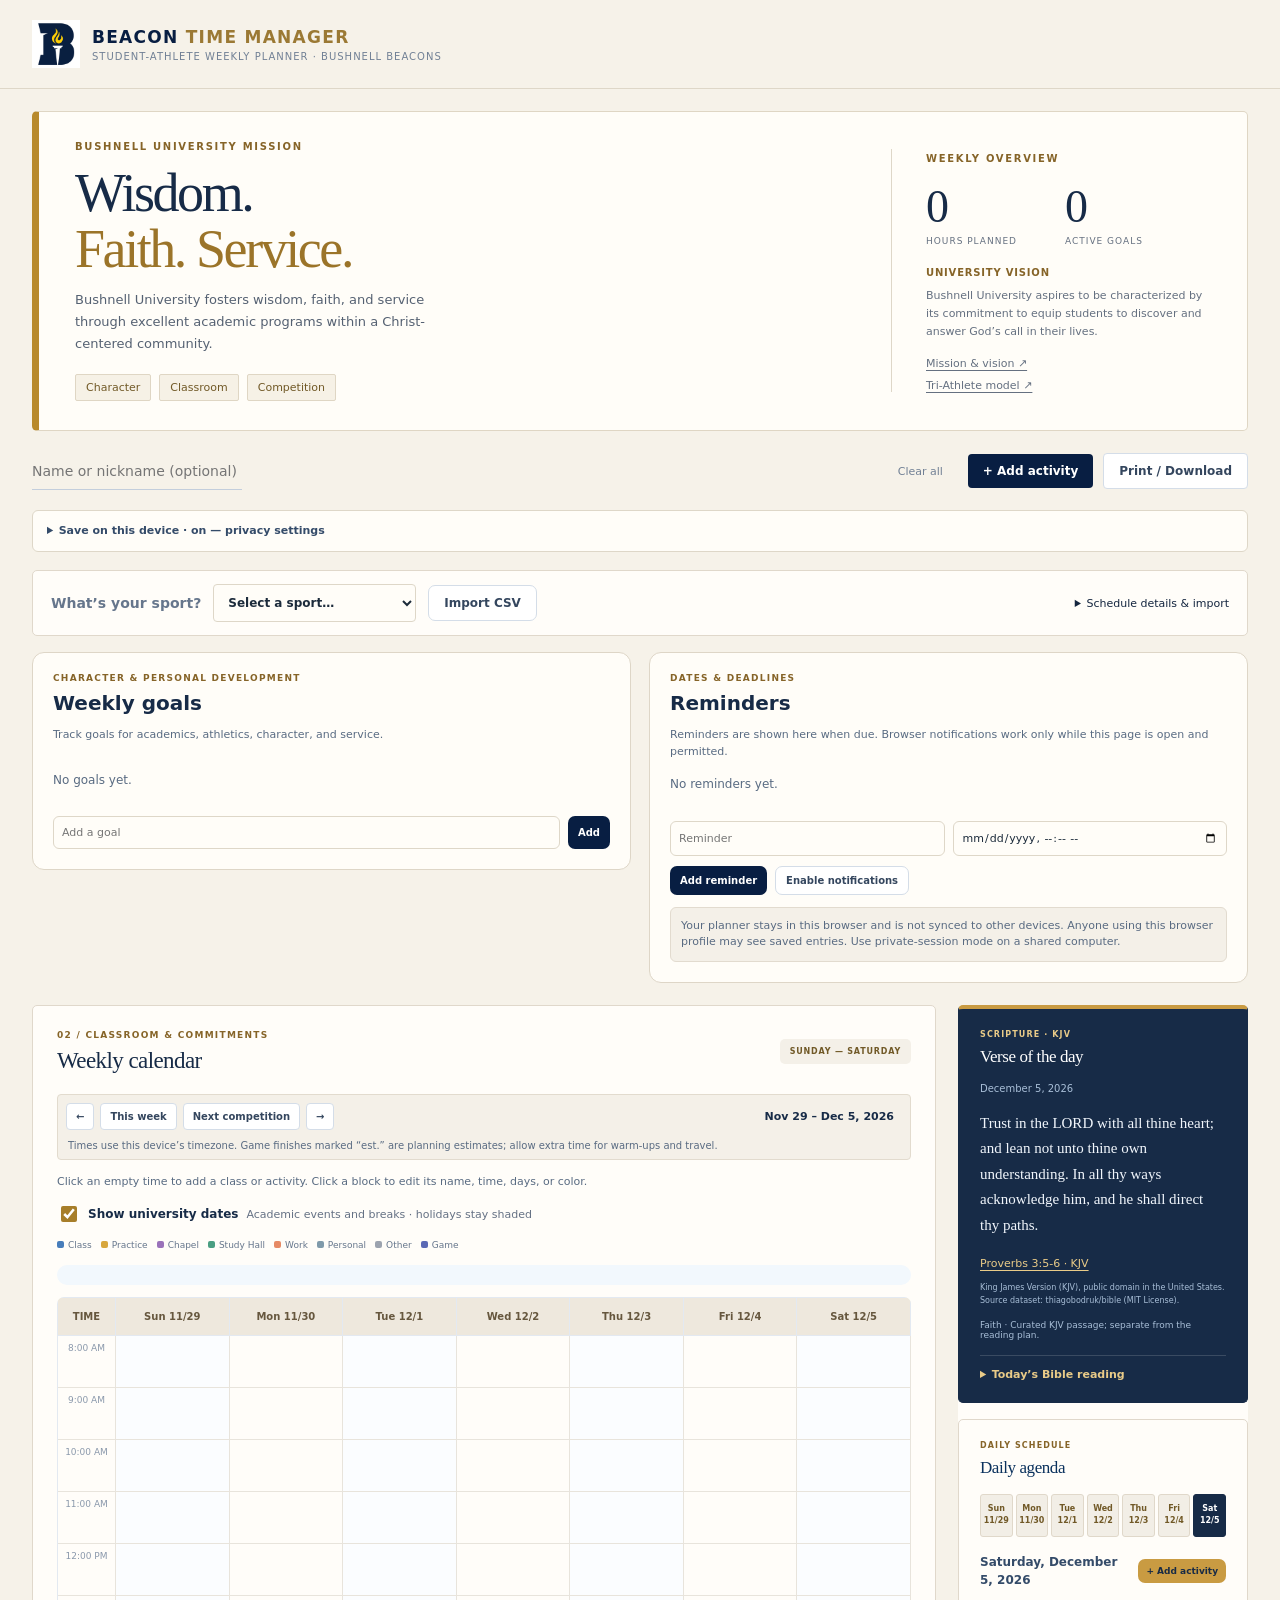
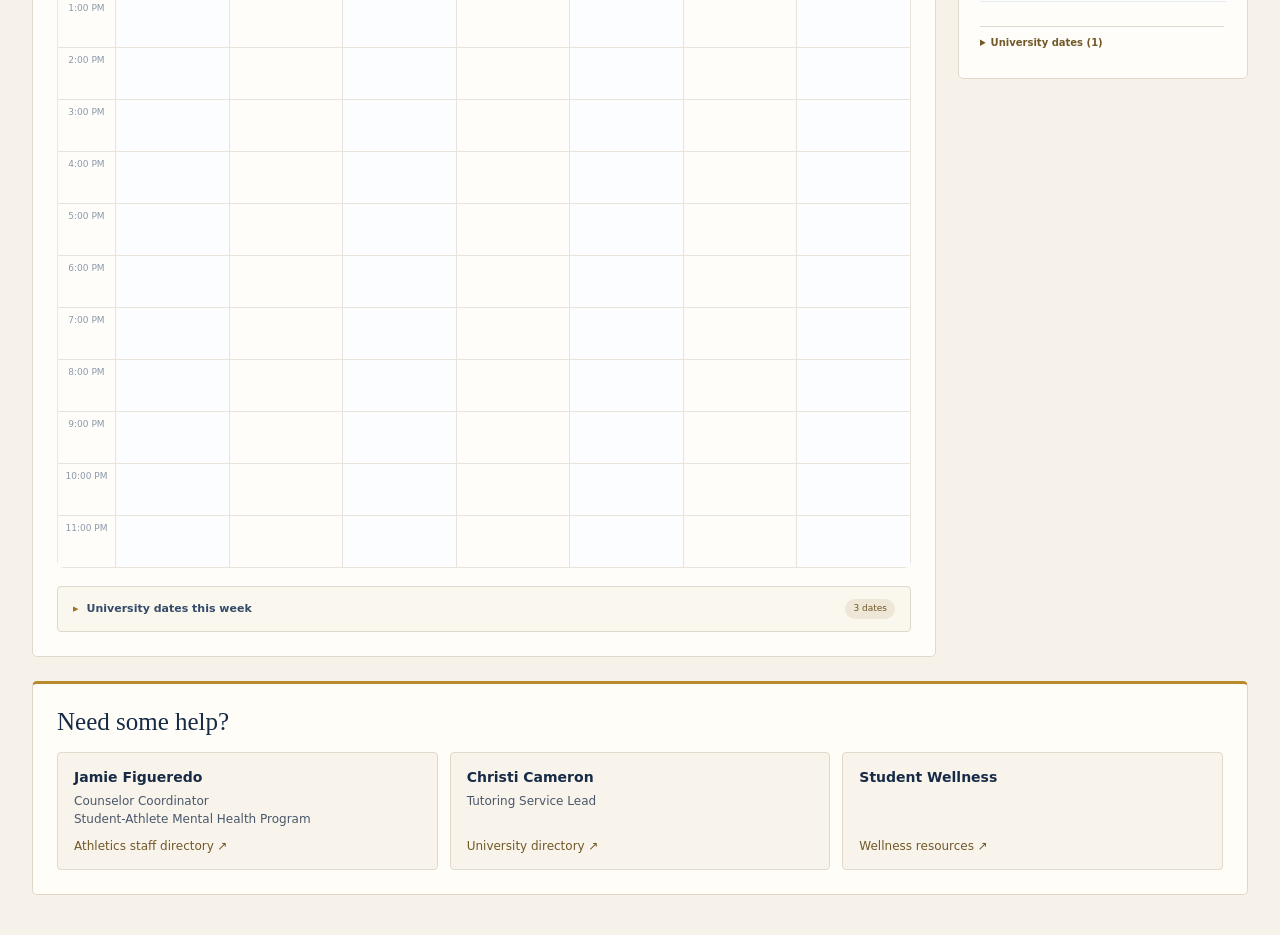
==== beacon-planner/index.html @ 450bdf2b "Make CSV import visible and avoid restrictive file-picker filters" ====
<!doctype html><html lang="en"><head><meta charset="utf-8"><meta name="viewport" content="width=device-width,initial-scale=1"><title>Beacon | Student-Athlete Planner</title><style>
:root{--navy:#081e42;--gold:#f6c642;--sky:#87c5f4;--bg:#f0f7fc;--line:#d2e3f1;--text:#10284a}*{box-sizing:border-box}body{margin:0;font:14px system-ui,-apple-system,Segoe UI,sans-serif;background:var(--bg);color:var(--text)}header{background:var(--navy);color:white;padding:19px 26px;display:flex;align-items:center;justify-content:space-between;gap:12px;flex-wrap:wrap}header h1{font-size:23px;margin:0}header small{color:#dce7f5}button,.button{border:0;border-radius:8px;background:var(--navy);color:white;padding:10px 14px;cursor:pointer;font-weight:650}button:hover{filter:brightness(1.13)}button.secondary{background:white;color:var(--navy);border:1px solid #cdd7e3}button.gold{background:var(--gold);color:#172942}.wrap{max-width:1450px;margin:auto;padding:20px}.toolbar{display:flex;gap:9px;flex-wrap:wrap;align-items:center;margin-bottom:15px}.toolbar .spacer{flex:1}.panel{background:white;border:1px solid var(--line);border-radius:12px;padding:17px;box-shadow:0 3px 14px #18304c0b}.layout{display:grid;grid-template-columns:minmax(0,1fr) 290px;gap:16px}h2{font-size:17px;margin:0 0 12px}h3{font-size:14px;margin:16px 0 8px}.sub{color:#627186;font-size:12px}.calendar-wrap{overflow-x:auto}.calendar{display:grid;grid-template-columns:65px repeat(7,minmax(105px,1fr));min-width:830px;border-top:1px solid var(--line);border-left:1px solid var(--line);position:relative}.dayhead,.timehead{height:38px;background:#dceefd;display:flex;align-items:center;justify-content:center;font-weight:700;border-right:1px solid var(--line);border-bottom:1px solid var(--line)}.timecell{height:52px;font-size:11px;text-align:center;padding-top:5px;color:#63728a;border-right:1px solid var(--line);border-bottom:1px solid var(--line)}.slot{height:52px;position:relative;border-right:1px solid var(--line);border-bottom:1px solid var(--line);cursor:pointer}.slot:hover{background:#e1f2ff}.event{position:absolute;left:2px;right:2px;top:2px;border-radius:5px;padding:4px 5px;overflow:hidden;z-index:2;border-left:3px solid #34495e;font-size:11px;line-height:1.3;cursor:pointer;box-shadow:0 1px 4px #0002}.event strong{display:block;white-space:nowrap;overflow:hidden;text-overflow:ellipsis}.event span{font-size:10px}.legend{display:flex;gap:12px;flex-wrap:wrap;margin:12px 0}.dot{display:inline-block;width:10px;height:10px;border-radius:3px;margin-right:5px}.metric{display:flex;justify-content:space-between;padding:7px 0;border-bottom:1px solid #eef1f5}.bar{height:8px;background:#e8edf4;border-radius:9px;overflow:hidden;margin-top:4px}.bar>div{height:100%}.goal{display:flex;gap:8px;align-items:center;margin:9px 0}.goal label{flex:1}.goal.done label{text-decoration:line-through;color:#8894a3}.goal button{padding:3px 8px;background:#e8eef5;color:#26364d}.entry{display:flex;gap:7px;margin-top:10px}.entry input{min-width:0;flex:1}input,select,textarea{border:1px solid #cbd5e1;border-radius:7px;padding:9px;background:white;color:#1c2b3b;font:inherit}input[type=checkbox]{width:16px;height:16px}.hint{background:#f7f0df;border-radius:8px;padding:10px;color:#6a5223;font-size:12px;margin-top:10px}.modal{position:fixed;inset:0;background:#10213999;display:none;align-items:center;justify-content:center;z-index:20;padding:15px}.modal.show{display:flex}.dialog{background:white;border-radius:14px;padding:22px;width:min(490px,100%);max-height:92vh;overflow:auto}.fields{display:grid;grid-template-columns:1fr 1fr;gap:10px}.fields label{display:flex;flex-direction:column;gap:4px;font-weight:600;font-size:12px}.fields .full{grid-column:1/-1}.days{display:flex;gap:6px;flex-wrap:wrap}.days label{background:#edf2f7;padding:7px;border-radius:6px;font-size:12px}.actions{display:flex;gap:8px;justify-content:flex-end;margin-top:17px}.error{color:#b42318;font-size:12px;min-height:16px}.notice{margin:10px 0;font-size:12px;color:#8a5b0b}.sidebar section+section{border-top:1px solid var(--line);margin-top:17px;padding-top:17px}@media(max-width:1000px){.layout{grid-template-columns:1fr}.sidebar{display:grid;grid-template-columns:repeat(auto-fit,minmax(250px,1fr));gap:16px}.sidebar section+section{border:0;margin:0;padding:0}}@media print{@page{size:landscape;margin:7mm}body{background:white;font-size:10px}header{padding:7px 12px;print-color-adjust:exact;-webkit-print-color-adjust:exact}header h1{font-size:16px}.wrap{padding:5px}.toolbar,.sidebar,.notice,.hint,.sub,.no-print{display:none!important}.layout{display:block}.panel{border:0;padding:0;box-shadow:none}.calendar{min-width:0;grid-template-columns:45px repeat(7,minmax(0,1fr))}.dayhead,.timehead{height:24px}.timecell,.slot{height:31px}.timecell{font-size:8px}.event{font-size:8px;padding:1px 3px;print-color-adjust:exact;-webkit-print-color-adjust:exact}.event span{font-size:7px}.legend{font-size:9px;margin:5px 0}h2{font-size:12px;margin:5px 0}}
header{border-bottom:4px solid var(--sky)}.brand{display:flex;align-items:center;gap:14px}.brand-logo{height:62px;width:62px;object-fit:contain;background:white;border-radius:12px;padding:5px}header small{color:#cce8ff}button.gold{background:var(--gold);color:var(--navy)}.panel{border-top:3px solid var(--sky)}@media print{.brand-logo{height:34px;width:34px;padding:2px}.panel{border-top:0}}

.sport-panel{background:#fff;border:1px solid var(--line);border-radius:12px;padding:14px 17px;margin-bottom:15px;display:flex;align-items:center;gap:10px;flex-wrap:wrap}.sport-panel label{font-weight:700}.sport-panel .detail{font-size:12px;color:#52657c;flex-basis:100%}.sport-panel a{color:var(--navy);font-weight:650}.sport-panel input[type=file]{max-width:240px}.sport-panel .status{font-size:12px;color:#315f50}.sport-panel select{max-width:245px}.official-list{font-size:12px;color:#52657c;margin-top:6px}@media print{.sport-panel{display:none!important}}

/* Refreshed Beacon dashboard */
body{background:linear-gradient(135deg,#e8f4fd 0%,#f7faff 55%,#f5f8fc 100%)}header{padding:21px max(24px,calc((100vw - 1450px)/2));box-shadow:0 8px 28px #071c3a24}header h1{font-size:26px;letter-spacing:.055em}.brand-logo{width:70px;height:70px}.wrap{padding-top:24px}.panel,.sport-panel{border:1px solid #dbe9f4;border-radius:19px;box-shadow:0 10px 30px #18304c0c}.panel{border-top:0}.sport-panel{padding:20px 24px;background:linear-gradient(105deg,#fff,#eff8ff)}.sport-panel select{min-width:235px;border:2px solid #8ac8ee}.sport-panel .detail{line-height:1.5}.toolbar{background:white;padding:13px 16px;border-radius:16px;border:1px solid #dbe9f4;box-shadow:0 5px 15px #18304c08}.toolbar input{min-width:200px}button{border-radius:10px;transition:transform .15s,box-shadow .15s}button:hover{transform:translateY(-1px);box-shadow:0 5px 12px #0a244c22}.dayhead{background:#d6eeff;color:#08264b}.dayhead.today{background:#0d3c6c;color:#fff}.slot:nth-child(even){background:#fbfdff}.event{border-radius:7px;box-shadow:0 2px 5px #0b26462b}.calendar{border-radius:8px;overflow:hidden}.hero{display:flex;justify-content:space-between;gap:18px;align-items:center;margin-bottom:16px;padding:18px 22px;border-radius:18px;background:linear-gradient(100deg,#0b2850,#13558a);color:#fff}.hero h2{font-size:21px;margin:0 0 4px}.hero p{margin:0;color:#cfe8fc}.hero .hero-badge{padding:10px 14px;border:1px solid #ffffff55;border-radius:12px;color:#ffe48b;font-weight:700}.weeknav{display:flex;align-items:center;gap:8px;flex-wrap:wrap;margin:0 0 13px}.weeknav strong{margin:0 8px}.weeknav button{padding:7px 11px}.official-event{background:#dceafb!important;color:#09254a!important;border-left-color:#e4ae27!important}.official-list{background:#f2f8fd;padding:10px 13px;border-radius:10px;margin-bottom:10px}.sport-status{font-weight:600}.sidebar h2{color:#0a315d}.status{font-weight:600}.weeknote{font-size:12px;color:#617a91}.sport-panel .sync-btn{background:#f6c642;color:#0a2449}.sport-panel .detail{flex-basis:100%}@media(max-width:700px){header{padding:14px}.brand-logo{width:48px;height:48px}header h1{font-size:17px}.wrap{padding:12px}.hero{padding:15px}.hero h2{font-size:17px}.hero-badge{display:none}.sport-panel{padding:15px}.toolbar{padding:10px}}@media print{.hero,.weeknav{display:none!important}.sport-panel{display:none!important}.event{box-shadow:none}.official-event{print-color-adjust:exact;-webkit-print-color-adjust:exact}}

/* Screen and paper use the same event-position scale. */
:root{--hour-height:52px}.slot,.timecell{height:var(--hour-height)}
.calendar-notes:empty{display:none}.calendar-notes{display:flex;flex-wrap:wrap;gap:12px;padding:10px 0;font-size:12px}.calendar-notes>div{border-left:3px solid var(--sky);padding-left:8px}
.dayhead{font-size:12px}.calendar-wrap:focus-visible,button:focus-visible,.slot:focus-visible,.event:focus-visible{outline:3px solid #936900;outline-offset:2px}.panel,.sidebar section{min-width:0}.entry{flex-wrap:wrap}.entry input{width:100px}.event{line-height:1.2}.weeknav{flex-wrap:wrap}
@media(max-width:700px){.brand{min-width:0;gap:8px}header h1{font-size:15px;letter-spacing:.015em}.brand small{font-size:10px}.sport-panel select{min-width:0;width:100%;max-width:none}.sport-panel input[type=file]{max-width:100%;width:100%}.toolbar input{min-width:0;width:100%}.sidebar{display:block}.sidebar section+section{margin-top:20px}.weeknote{flex-basis:100%}.calendar-wrap{max-width:100%}}
@media print{@page{size:letter landscape;margin:7mm}:root{--hour-height:25px}body{background:white;font-size:9px}header{padding:5px 8px;box-shadow:none}header h1{font-size:16px;letter-spacing:0}.brand-logo{width:32px;height:32px}.wrap{max-width:none;padding:4px 0}.panel{border:0;border-radius:0;padding:0;box-shadow:none}.calendar-wrap{overflow:visible}.calendar{min-width:0;width:100%;grid-template-columns:42px repeat(7,minmax(0,1fr))}.dayhead,.timehead{height:22px}.slot,.timecell{height:var(--hour-height)}.event{font-size:7px;padding:1px 2px;border-left-width:2px;box-shadow:none}.event span{font-size:6px}.event strong{white-space:normal;overflow:visible;text-overflow:clip;font-size:6.5px}.legend{margin:4px 0;font-size:8px;gap:9px}.official-list{display:none}.calendar-notes{font-size:8px;padding:3px 0;gap:8px}.weeknav{display:flex!important;margin:3px 0;font-size:9px}.weeknav button,.weeknote{display:none!important}.layout{display:block}header,.calendar,.event{print-color-adjust:exact;-webkit-print-color-adjust:exact}h2{font-size:12px;margin:3px 0}.calendar{break-inside:avoid}}

/* Beacon visual system: athletic typography, clear cards, restrained gold. */
@media screen{
:root{--navy:#081e42;--gold:#f6c642;--sky:#87c5f4;--bg:#edf1f5;--line:#dce3eb;--text:#14253f}
body{background:var(--bg);font-family:Inter,"Segoe UI",system-ui,sans-serif;color:var(--text)}
header{max-width:1510px;margin:auto;padding:20px 32px;background:transparent;color:var(--navy);border:0;box-shadow:none}
.brand{gap:12px}.brand-logo{width:48px;height:48px;border-radius:0;background:transparent;padding:0}.brand h1{font-size:17px;font-weight:850;letter-spacing:.075em}.brand h1 span:first-child{color:var(--navy)!important}.brand h1 span:last-child{color:#586679!important}.brand small{display:block;color:#718095;font-size:10px;letter-spacing:.1em;text-transform:uppercase;margin-top:4px}
#studentLabel:not(:empty){font-size:12px;font-weight:650;background:white;border:1px solid var(--line);padding:9px 15px;border-radius:100px}
.wrap{max-width:1510px;padding:0 32px 40px}.hero{position:relative;isolation:isolate;overflow:hidden;border-radius:18px;background:var(--navy);color:white;min-height:254px;padding:35px 40px;display:flex;align-items:center;justify-content:space-between;gap:35px;box-shadow:none;margin-bottom:22px}
.hero:before{content:"";position:absolute;inset:0;z-index:-1;background:linear-gradient(112deg,transparent 50%,#123c68 100%)}
.hero:after{content:"";position:absolute;right:22%;top:-30px;width:320px;height:320px;background:url(assets/beacon-b.png) center/contain no-repeat;opacity:.035;z-index:-1}
.eyebrow{font-size:10px;font-weight:750;letter-spacing:.17em;color:var(--sky)}.hero h2{font-size:52px;line-height:1.02;font-weight:850;letter-spacing:-.055em;margin:14px 0 12px}.hero h2 span{color:var(--gold)}.hero p{font-size:13px;line-height:1.7;color:#bfccde;margin:0;max-width:370px}
.hero-summary{align-self:center;min-width:280px;border-left:1px solid #ffffff24;padding-left:34px}.hero-metrics{display:flex;gap:48px;margin:18px 0}.hero-metrics strong{display:block;font-size:46px;font-weight:750;letter-spacing:-.055em;line-height:1.05}.hero-metrics span{font-size:9px;letter-spacing:.11em;color:#bfccde}.hero-foot{font-size:11px;color:#a9bbd2}
.toolbar{padding:0;margin:0 0 20px;border:0;background:transparent;box-shadow:none;border-radius:0;gap:10px}.toolbar input{background:transparent;border:0;border-bottom:1px solid #c3cedc;border-radius:0;padding:10px 0;min-width:210px}.toolbar #add{order:2}.toolbar #print{order:3}.toolbar #reset{background:transparent;border:0;color:#718095;font-weight:500;font-size:11px}button{font:inherit;font-size:12px;font-weight:700;padding:10px 15px;border-radius:7px;box-shadow:none;transition:background .15s,transform .15s}button:hover{filter:brightness(1.04);transform:translateY(-1px)}button.gold{background:var(--navy);color:white}button.secondary{background:white;border:1px solid #d4dde8;color:#34465e}
.sport-panel{background:white;border:1px solid var(--line);border-radius:12px;box-shadow:none;padding:21px 24px;gap:11px;margin-bottom:22px}.sport-heading{margin-right:auto;min-width:270px}.section-index{display:block;font-size:9px;letter-spacing:.14em;font-weight:750;color:#66768c;margin-bottom:8px}.sport-heading h2{font-size:17px;letter-spacing:-.025em;margin:0}.sport-panel>label{font-size:11px;color:#66768c}.sport-panel select{min-width:185px;max-width:225px;border:1px solid #c9d5e3;background:#f8fafc;font-size:12px;font-weight:650;padding:10px}.sport-panel a{font-size:11px;color:#455d7a;text-underline-offset:3px}.sport-panel .sync-btn{background:var(--gold);color:var(--navy)}.sport-panel input[type=file]{font-size:10px;padding:7px;background:#f8fafc;border-color:var(--line);max-width:200px}.sport-panel .detail{font-size:11px;color:#7a8799;border-top:1px solid #edf0f5;padding-top:12px;margin-top:2px}.sport-panel .status{flex-basis:100%;font-size:11px;color:#405d76;line-height:1.6}
.layout{grid-template-columns:minmax(0,1fr) 290px;gap:22px;align-items:start}.panel{background:white;border:1px solid var(--line);border-radius:12px;padding:24px;box-shadow:none}.section-heading{display:flex;justify-content:space-between;align-items:center;gap:10px;margin-bottom:20px}.section-heading h2{font-size:23px;letter-spacing:-.04em;margin:0}.section-pill{font-size:8px;letter-spacing:.1em;font-weight:700;background:#f1f5fa;color:#66768c;padding:8px 10px;border-radius:5px;white-space:nowrap}.weeknav{background:#f5f7fa;border:1px solid #e8edf3;border-radius:8px;padding:8px;gap:6px;margin:0 0 13px}.weeknav button{padding:7px 9px;font-size:10px}.weeknav strong{font-size:11px;margin-left:auto}.weeknote{flex-basis:100%;font-size:10px;color:#7a8799;padding:4px 2px 0}.sub{font-size:11px;color:#7a8799;line-height:1.6}.legend{gap:9px;font-size:9px;color:#66768c;margin:15px 0}.dot{height:7px;width:7px;border-radius:2px;margin-right:4px}.calendar{min-width:790px;grid-template-columns:58px repeat(7,minmax(100px,1fr));border-color:#e3e9f1;border-radius:7px;overflow:hidden}.calendar-wrap{border-radius:7px}.dayhead,.timehead{height:38px;background:#f0f5fa;color:#405571;border-color:#e3e9f1;font-size:10px;font-weight:700}.timecell,.slot{border-color:#e9eef4}.timecell{color:#8a98ab;font-size:9px;padding-top:7px}.slot:hover{background:#f2f8ff}.event{border-radius:4px;font-size:10px;box-shadow:none}.event span{font-size:8px}.official-event{background:#e4f1fc!important;color:#123454!important;border-left:3px solid #2d709d!important}.official-list{font-size:10px;margin-bottom:12px}.official-list details{background:#f5f8fc;border-radius:6px;padding:9px 11px}.official-list summary{cursor:pointer;font-weight:600}.calendar-notes{font-size:10px;background:#fffbef;border-radius:6px;padding:10px;margin-bottom:10px}
.sidebar{background:transparent;border:0;padding:0;display:flex;flex-direction:column;gap:16px}.sidebar section{width:100%;background:white;border:1px solid var(--line);border-radius:12px;padding:21px}.sidebar section+section{border:1px solid var(--line);margin:0;padding:21px}.sidebar h2{font-size:17px;letter-spacing:-.03em;margin:0 0 12px}.sidebar .section-index{font-size:8px}.metric{font-size:11px;padding:9px 0;border:0}.metric strong{font-size:11px}.bar{height:4px;border-radius:3px;background:#eff2f6}.sidebar h3{font-size:11px;color:#66768c;border-top:1px solid #edf1f5;padding-top:13px;margin-top:15px}.entry{gap:6px}.entry input{padding:9px 8px;font-size:11px;border-color:#dae2ec;border-radius:6px;background:#fbfcfe}.entry button{font-size:10px;padding:8px 10px}.goal{font-size:11px;line-height:1.5}.goal button{background:#f1f4f8;font-size:12px;color:#718095}.goal small{font-size:10px;color:#718095}.hint{background:#f5f7fa;border:1px solid #e9edf3;color:#7a8799;font-size:10px;line-height:1.65;border-radius:6px;padding:10px}.empty-state{color:#8c99aa;font-size:11px;line-height:1.7;padding:14px 0 16px}.empty-state>span{display:block;width:30px;height:30px;font-size:22px;line-height:30px;color:#9aacc3;margin-bottom:7px}.dialog{border-radius:14px;box-shadow:0 25px 90px #0003}.dialog h2{font-size:23px;letter-spacing:-.03em}.fields{margin-top:20px}.fields input,.fields select{font-size:13px}.fields label{font-size:11px}.modal{backdrop-filter:blur(4px)}
@media(max-width:1100px){.layout{grid-template-columns:minmax(0,1fr) 260px;gap:16px}.panel{padding:18px}.hero{padding:30px}.hero h2{font-size:46px}.sport-heading{flex-basis:100%;margin-bottom:8px}.section-pill{display:none}.wrap{padding:0 20px 30px}header{padding:18px 20px}.hero-summary{min-width:230px}.hero-metrics{gap:30px}}
@media(max-width:850px){.layout{grid-template-columns:1fr}.sidebar{display:grid;grid-template-columns:repeat(2,minmax(0,1fr))}.sidebar section:last-child{grid-column:1/-1}.hero-summary{min-width:195px;padding-left:25px}.hero-metrics{gap:25px}.hero-metrics strong{font-size:38px}.hero h2{font-size:42px}.hero-foot{max-width:160px}.sport-panel select{max-width:none}.section-pill{display:block}}
@media(max-width:600px){header{padding:16px}.brand h1{font-size:12px;letter-spacing:.05em}.brand small{font-size:8px;letter-spacing:.04em}.brand-logo{height:38px;width:38px}.brand{gap:8px}#studentLabel:not(:empty){font-size:10px;padding:6px 10px}.wrap{padding:0 12px 24px}.hero{padding:25px 23px;gap:25px;display:block;border-radius:12px;margin-bottom:18px;min-height:0}.hero h2{font-size:43px;margin:12px 0}.hero p{font-size:11px;max-width:260px}.hero-summary{border-left:0;border-top:1px solid #ffffff20;padding:18px 0 0;margin-top:23px;display:flex;justify-content:space-between;align-items:center;gap:15px}.hero-summary>.eyebrow,.hero-foot{display:none}.hero-metrics{margin:0;gap:35px}.hero-metrics strong{font-size:29px}.hero-metrics>div{display:flex;align-items:center;gap:10px}.hero-metrics span{font-size:7px;max-width:48px;line-height:1.5}.toolbar{gap:8px;margin-bottom:17px}.toolbar input{width:100%;flex-basis:100%;font-size:12px}.toolbar .spacer{display:none}.toolbar #reset{margin-left:auto;order:4}.toolbar button{font-size:11px;padding:10px 13px}.sport-panel{padding:18px;gap:10px;border-radius:10px;margin-bottom:17px}.sport-heading{min-width:0}.sport-heading h2{font-size:19px}.sport-panel>label[for=sport]{flex-basis:100%}.sport-panel select{width:100%;max-width:none;font-size:13px}.sport-panel .sync-btn{order:0}.sport-panel input[type=file]{max-width:100%;width:100%;font-size:11px}.sport-panel a{flex-basis:100%;font-size:11px}.sport-panel .detail{font-size:10px}.sport-panel .status{font-size:10px}.layout{gap:17px}.panel{padding:17px;border-radius:10px}.section-heading{margin-bottom:15px}.section-heading h2{font-size:21px}.section-pill{display:none}.section-index{font-size:8px}.weeknav{gap:5px}.weeknav strong{flex-basis:100%;margin:7px 3px 2px}.weeknav button{font-size:10px;padding:7px 8px}.legend{font-size:8px;gap:8px}.calendar{min-width:750px}.sidebar{display:flex;gap:14px}.sidebar section,.sidebar section+section{padding:20px}.empty-state{padding:8px 0 12px}.hero:after{right:-10px;top:-25px;font-size:300px}}
}
@media print{.hero-summary,.section-index,.section-pill,.sport-heading{display:none!important}.section-heading{margin:0}.section-heading h2{font-size:12px;margin:4px 0}.sidebar{display:none!important}.hero{display:none!important}}
input[type=color]{width:100%;height:40px;padding:4px;cursor:pointer;border:1px solid #cbd5e1;border-radius:7px}.fields label:has(input[type=color]){justify-content:space-between}@media screen{.sub,.sport-panel .detail,.hint,.empty-state,.weeknote{color:#596b82}.sport-panel .detail{font-size:11px;line-height:1.65}.empty-state{font-size:12px}.section-index{color:#596b82}}
@media screen{.tri-athlete-values{display:flex;flex-wrap:wrap;gap:8px;margin-top:18px}.tri-athlete-values a{border:1px solid #ffffff38;border-radius:5px;padding:6px 10px;color:#d9eafa;text-decoration:none;font-size:11px}.tri-athlete-values a:hover{background:#ffffff12;border-color:var(--sky)}.hero-foot{display:flex;flex-direction:column;gap:9px}.hero-foot a{font-size:11px;color:#bfccde;text-decoration:underline;text-underline-offset:3px}.goals-context{margin:0 0 12px}.hero p{max-width:390px}@media(max-width:600px){.hero h2{font-size:43px}.hero p{font-size:12px;max-width:290px}.tri-athlete-values{gap:6px;margin-top:14px}.tri-athlete-values a{font-size:10px;padding:6px 8px}.hero-summary{flex-wrap:wrap}.hero-foot{display:flex;flex-direction:row;max-width:none;flex-basis:100%;gap:18px}.hero-foot a{font-size:10px}}}
@media print{.tri-athlete-values,.goals-context{display:none!important}}
@media screen{.hero-summary{flex:0 1 320px;max-width:340px}.hero .university-vision{font-size:11px;line-height:1.65;color:#bfccde;margin:0 0 16px;max-width:100%}.university-vision strong{display:block;font-size:10px;letter-spacing:.08em;text-transform:uppercase;color:#d9eafa;margin-bottom:5px}@media(max-width:600px){.hero-summary{max-width:none}.hero .university-vision{flex-basis:100%;font-size:11px;margin:0}.hero-foot{padding-top:0}}}</style><link rel="stylesheet" href="planner-views.css"><link rel="stylesheet" href="theme.css"></head><body data-planner-view="dashboard"><header><div class="brand"><img class="brand-logo" src="assets/beacon-b.png" alt="Bushnell Beacons B torch logo"><div><h1><span style="color:var(--sky)">BEACON</span> <span style="color:var(--gold)">TIME MANAGER</span></h1><small>Student-Athlete Weekly Planner · Bushnell Beacons</small></div></div><div id="studentLabel"></div></header><main class="wrap"><div class="hero"><div><div class="eyebrow">BUSHNELL UNIVERSITY MISSION</div><h2>Wisdom.<br><span>Faith. Service.</span></h2><p>Bushnell University fosters wisdom, faith, and service through excellent academic programs within a Christ-centered community.</p><div class="tri-athlete-values" aria-label="Bushnell Tri-Athlete model"><a href="https://bushnellbeacons.com/sports/2020/7/1/beacons-of-character.aspx" target="_blank" rel="noopener">Character</a><a href="https://bushnellbeacons.com/sports/2020/6/19/beacons-in-the-classroom.aspx" target="_blank" rel="noopener">Classroom</a><a href="https://bushnellbeacons.com/sports/2020/6/19/beacons-in-competition.aspx" target="_blank" rel="noopener">Competition</a></div></div><div class="hero-summary"><span class="eyebrow">WEEKLY OVERVIEW</span><div class="hero-metrics"><div><strong id="heroHours">0</strong><span>HOURS PLANNED</span></div><div><strong id="heroGoals">0</strong><span>ACTIVE GOALS</span></div></div><p class="university-vision"><strong>University vision</strong>Bushnell University aspires to be characterized by its commitment to equip students to discover and answer God’s call in their lives.</p><div class="hero-foot"><a href="https://bushnell.edu/about/mission-vision/" target="_blank" rel="noopener">Mission &amp; vision ↗</a><a href="https://bushnellbeacons.com/sports/growth" target="_blank" rel="noopener">Tri-Athlete model ↗</a></div></div></div><div class="toolbar"><input id="student" placeholder="Name or nickname (optional)" aria-label="Name or nickname (optional)"><button class="gold" id="add">+ Add activity</button><button class="secondary" id="print">Print / Download</button><span class="spacer"></span><button class="secondary" id="reset">Clear all</button></div><div class="sport-panel no-print"><label for="sport" class="sport-question">What’s your sport?</label><select id="sport"><option value="">Select a sport…</option></select><button id="importCSV" class="secondary" type="button">Import CSV</button><input id="csvScheduleFile" type="file" hidden><details class="sport-options"><summary>Schedule details &amp; import</summary><div class="sport-options-content"><p id="sportDurationNote" class="detail"></p><a id="sportSchedule" href="https://bushnellbeacons.com/" target="_blank" rel="noopener">View official schedule ↗</a><button id="syncSport" class="sync-btn">Load saved schedule</button><label for="sportCalendarFile">Import schedule (.ics or .csv)</label><label for="csvYear">CSV year if missing</label><input id="csvYear" type="number" min="1900" max="2200" value="2026" style="width:85px"><input type="file" id="sportCalendarFile" accept=".ics,.csv,text/calendar,text/csv"><div class="detail">Choose a sport to add its saved official season schedule. Schedules do not refresh automatically; check the last-updated date and confirm changes with athletics. Games without a published time are marked TBA.</div><div id="sportStatus" class="status" role="status"></div></div></details></div><div class="layout"><div class="panel"><div class="section-heading"><div><span class="section-index">02 / CLASSROOM &amp; COMMITMENTS</span><h2>Weekly calendar</h2></div><span class="section-pill">SUNDAY — SATURDAY</span></div><div class="weeknav"><button class="secondary" id="prevWeek" aria-label="Previous week">←</button><button class="secondary" id="currentWeek">This week</button><button class="secondary" id="nextCompetition">Next competition</button><button class="secondary" id="nextWeek" aria-label="Next week">→</button><strong id="weekLabel"></strong><span class="weeknote">Times use this device’s timezone. Game finishes marked “est.” are planning estimates; allow extra time for warm-ups and travel.</span></div><div class="sub">Click an empty time to add a class or activity. Click a block to edit its name, time, days, or color.</div><label class="academic-toggle no-print"><input type="checkbox" id="showAcademic" checked> Show university dates <small>Academic events and breaks · holidays stay shaded</small></label><div class="legend" id="legend"></div><div class="official-list" id="datedList"></div><div class="calendar-notes" id="calendarNotes"></div><div class="calendar-wrap" tabindex="0" role="region" aria-label="Weekly calendar, scroll horizontally on small screens"><div class="calendar" id="calendar"></div></div><p class="notice" id="reminderNotice"></p></div><aside class="panel sidebar"><section class="dashboard-agenda-card" id="dashboardAgendaCard"><span class="section-index">DAILY SCHEDULE</span><h2>Daily agenda</h2></section><div id="hoursSummaryCard" hidden><div id="stats"></div><h3 id="total"></h3></div><section><span class="section-index">CHARACTER &amp; PERSONAL DEVELOPMENT</span><h2>Weekly goals</h2><p class="sub goals-context">Track goals for academics, athletics, character, and service.</p><div id="goals"></div><div class="entry"><input id="goalInput" placeholder="Add a goal"><button id="addGoal">Add</button></div></section><section><span class="section-index">DATES &amp; DEADLINES</span><h2>Reminders</h2><div class="sub">Reminders are shown here when due. Browser notifications work only while this page is open and permitted.</div><div id="reminders"></div><div class="entry"><input id="reminderText" placeholder="Reminder"><input type="datetime-local" id="reminderAt" aria-label="Reminder date and time"></div><div class="entry"><button id="addReminder">Add reminder</button><button class="secondary" id="notify">Enable notifications</button></div><div class="hint">Your planner stays in this browser and is not synced to other devices. Anyone using this browser profile may see saved entries. Use private-session mode on a shared computer.</div></section></aside></div><section class="help-box no-print" aria-labelledby="helpHeading"><h2 id="helpHeading">Need some help?</h2><div class="help-links"><a href="https://bushnellbeacons.com/staff-directory/jamie-figueredo/337" target="_blank" rel="noopener noreferrer"><strong>Jamie Figueredo</strong><span class="help-title">Counselor Coordinator<br>Student-Athlete Mental Health Program</span><span>Athletics staff directory ↗</span></a><a href="https://bushnell.edu/directory/christi-cameron/" target="_blank" rel="noopener noreferrer"><strong>Christi Cameron</strong><span class="help-title">Tutoring Service Lead</span><span>University directory ↗</span></a><a href="https://bushnell.edu/student-life/wellness/" target="_blank" rel="noopener noreferrer"><strong>Student Wellness</strong><span>Wellness resources ↗</span></a></div></section></main><div class="modal" id="modal" role="dialog" aria-modal="true" aria-labelledby="modalTitle"><div class="dialog"><h2 id="modalTitle">Add activity</h2><div class="fields"><label class="full">Class or activity name<input id="evName" placeholder="e.g., Biology 101"></label><label>Category<select id="evCat"></select></label><label>Block color<input id="evColor" type="color" value="#477dbb" aria-label="Activity block color"></label><label>Start time<select id="evStart"></select></label><label>End time<select id="evEnd"></select></label><div class="full"><strong style="font-size:12px">Repeat on</strong><div class="days" id="dayChoices"></div></div></div><div class="error" id="err"></div><div class="actions"><button class="secondary" id="deleteEvent" style="margin-right:auto">Delete</button><button class="secondary" id="cancel">Cancel</button><button id="saveEvent">Save activity</button></div></div></div><script src="vendor/jspdf.umd.min.js"></script><script src="privacy-storage.js"></script><script src="calendar-import.js"></script><script src="csv-import.js"></script><script src="sports-events.js"></script><script src="academic-calendar.js"></script><script src="bible-verses.js"></script><script src="schedule-pdf.js"></script><script>
(()=>{'use strict';const KEY='beacon-planner-v1';const days=['Sun','Mon','Tue','Wed','Thu','Fri','Sat'];const cats={Class:'#477dbb',Practice:'#d8a73d',Chapel:'#9a72ba','Study Hall':'#4a9e82',Work:'#e68a65',Personal:'#7f9aaa',Other:'#9ca3af',Game:'#5b69b5'};let state={student:'',sport:'',showAcademic:true,events:[],datedEvents:[],goals:[],reminders:[]};let weekStart=startOfWeek(new Date());function startOfWeek(d){const x=new Date(d.getFullYear(),d.getMonth(),d.getDate());x.setDate(x.getDate()-x.getDay());return x}function dayDate(day){const x=new Date(weekStart);x.setDate(x.getDate()+day);return x}function dateKey(d){return d.getFullYear()+'-'+String(d.getMonth()+1).padStart(2,'0')+'-'+String(d.getDate()).padStart(2,'0')}function academicKind(date){const kind=window.BeaconAcademic.kind(date);return kind==='holiday'||state.showAcademic!==false?kind:''}function localMinutes(d){return d.getHours()*60+d.getMinutes()}function eventDate(e){return new Date(e.allDay?e.start+'T12:00:00':e.start)}function eventsForDay(d){const key=dateKey(dayDate(d));return window.BeaconSports.unique(state.datedEvents).filter(e=>e.sport===state.sport&&e.status!=='CANCELLED'&&(e.allDay?e.start<=key&&key<(e.end||e.start+'~'):dateKey(eventDate(e))===key))}function weekShift(n){weekStart.setDate(weekStart.getDate()+7*n);render()} try{const saved=window.BeaconPrivacy.load();if(saved&&Array.isArray(saved.events)&&Array.isArray(saved.goals)&&Array.isArray(saved.reminders))state={...state,...saved}}catch{}if(!Array.isArray(state.datedEvents))state.datedEvents=[];if(state.sport==='volleyball'){state.sport='womens-volleyball';state.datedEvents.forEach(e=>{if(e.sport==='volleyball')e.sport='womens-volleyball'})}let editId=null;const $=id=>document.getElementById(id);const persist=()=>{window.BeaconPrivacy.save(state)};const esc=s=>String(s).replace(/[&<>"']/g,c=>({'&':'&amp;','<':'&lt;','>':'&gt;','"':'&quot;',"'":'&#39;'}[c]));const time=m=>{m=m%1440;const h=Math.floor(m/60),mi=m%60;return `${h%12||12}:${String(mi).padStart(2,'0')} ${h<12?'AM':'PM'}`};const id=()=>Math.random().toString(36).slice(2)+Date.now();const eventColor=e=>/^#[0-9a-f]{6}$/i.test(e.color||'')?e.color:(cats[e.cat]||cats.Other);function colorText(color){const rgb=color.slice(1).match(/../g).map(x=>parseInt(x,16)/255).map(x=>x<=.04045?x/12.92:((x+.055)/1.055)**2.4);return rgb[0]*.2126+rgb[1]*.7152+rgb[2]*.0722>.179?'#000000':'#ffffff'}$('student').value=state.student;$('student').addEventListener('input',e=>{state.student=e.target.value;persist();$('studentLabel').textContent=state.student});$('studentLabel').textContent=state.student;for(const [cat,color] of Object.entries(cats)){$('legend').insertAdjacentHTML('beforeend',`<span><i class="dot" style="background:${color}"></i>${esc(cat)}</span>`);$('evCat').add(new Option(cat,cat))}for(let m=480;m<=1440;m+=30){$('evStart').add(new Option(time(m),m));$('evEnd').add(new Option(time(m),m))}function renderCalendar(){const cal=$('calendar');cal.innerHTML='<div class="timehead">TIME</div>'+days.map((d,i)=>`<div class="dayhead academic-${academicKind(dateKey(dayDate(i)))}">${d} ${dayDate(i).getMonth()+1}/${dayDate(i).getDate()}${academicKind(dateKey(dayDate(i)))?'<small>'+(academicKind(dateKey(dayDate(i)))==='holiday'?'Holiday':'University break')+'</small>':''}</div>`).join('');$('calendarNotes').innerHTML=days.map((day,d)=>{const items=eventsForDay(d).filter(e=>e.allDay||localMinutes(eventDate(e))<480);return items.length?'<div><strong>'+day+' '+esc(dayDate(d).toLocaleDateString())+'</strong>'+items.map(e=>'<div>'+esc(e.title)+' · '+(e.timeUnknown?esc(e.timeLabel||'Time TBA'):e.allDay?'All day':esc(eventDate(e).toLocaleTimeString([], {hour:'numeric',minute:'2-digit'})))+'</div>').join('')+'</div>':''}).join('');for(let h=8;h<24;h++){const row=document.createElement('div');row.className='timecell';row.textContent=time(h*60);cal.append(row);for(let d=0;d<7;d++){const slot=document.createElement('div');slot.className='slot academic-'+academicKind(dateKey(dayDate(d))); slot.dataset.day=d;slot.dataset.hour=h;slot.addEventListener('click',()=>openEditor(null,d,h*60));slot.tabIndex=0;slot.setAttribute('role','button');slot.setAttribute('aria-label','Add activity '+days[d]+' '+time(h*60));slot.addEventListener('keydown',event=>{if(event.target===slot&&(event.key==='Enter'||event.key===' ')){event.preventDefault();openEditor(null,d,h*60)}});const official=eventsForDay(d).filter(e=>!e.allDay&&localMinutes(eventDate(e))>=480).map(e=>{const start=localMinutes(eventDate(e));const timing=window.BeaconSports.timing(e),finish=timing.finish;const end=dateKey(finish)!==dateKey(eventDate(e))?1440:localMinutes(finish);return {id:e.key,name:e.title,cat:e.category||'Game',start,end,days:[d],official:true,estimated:timing.estimated,location:e.location,source:e.source,attendance:e.attendance,description:e.description}});const matches=window.BeaconSports.layout([...state.events.filter(e=>e.days.includes(d)).map(e=>({...e})),...official]).filter(e=>e.start>=h*60&&e.start<h*60+60);matches.forEach((e,j)=>{const ev=document.createElement('div');ev.className='event'+(e.official?' official-event':'');const color=eventColor(e);ev.style.background=color;ev.style.color=colorText(color);ev.style.borderColor=color;ev.style.top='calc(var(--hour-height) * '+((Math.max(e.start,h*60)-h*60)/60)+' + 1px)';ev.style.height='calc(var(--hour-height) * '+((Math.min(e.end,1440)-e.start)/60)+' - 2px)';ev.style.left='calc('+e.lane*100/e.lanes+'% + 2px)';ev.style.width='calc('+100/e.lanes+'% - 4px)';ev.style.zIndex=3+j;ev.innerHTML=`<strong>${esc(e.name)}</strong>${e.start>=h*60&&e.end-e.start>=45?`<span>${time(e.start)}–${time(e.end)}${e.estimated?' (est.)':''}</span>`:''}`;ev.title=`${e.name} · ${time(e.start)}–${time(e.end)}${e.estimated?' (estimated finish)':''} · ${e.official?'View event':'Edit activity'}`;ev.tabIndex=0;ev.setAttribute('role','button');ev.setAttribute('aria-label',ev.title);ev.addEventListener('keydown',key=>{if(key.key==='Enter'||key.key===' '){key.preventDefault();ev.click()}});ev.addEventListener('click',event=>{event.stopPropagation();e.official?alert(e.name+'\n'+new Date(state.datedEvents.find(x=>x.key===e.id).start).toLocaleString()+'\n'+[e.location,e.attendance,e.description,e.source||'Official athletics schedule'].filter(Boolean).join('\n')+(e.estimated?'\nFinish time is a sport-specific planning estimate; allow extra time for warm-ups and travel.':'')):openEditor(e)});slot.append(ev)});cal.append(slot)}}}function renderStats(){const sums={};Object.keys(cats).forEach(c=>sums[c]=0);state.events.forEach(e=>sums[e.cat]=(sums[e.cat]||0)+(e.end-e.start)/60*e.days.length);const total=Object.values(sums).reduce((a,b)=>a+b,0);$('stats').innerHTML=Object.entries(sums).filter(([,v])=>v>0).map(([c,v])=>`<div class="metric"><span><i class="dot" style="background:${cats[c]}"></i>${esc(c)}</span><strong>${v.toFixed(1)} h</strong></div><div class="bar"><div style="width:${total?v/total*100:0}%;background:${cats[c]}"></div></div>`).join('')||'<div class="empty-state">No activities scheduled.</div>';$('total').textContent=`${total.toFixed(1)} hours planned`;$('heroHours').textContent=Number(total.toFixed(1));$('heroGoals').textContent=state.goals.filter(g=>!g.done).length};function renderGoals(){$('heroGoals').textContent=state.goals.filter(g=>!g.done).length;$('goals').innerHTML=state.goals.length?'':'<div class="empty-state">No goals yet.</div>';state.goals.forEach(g=>{const div=document.createElement('div');div.className='goal'+(g.done?' done':'');div.innerHTML=`<input type="checkbox" ${g.done?'checked':''} aria-label="Complete goal"><label>${esc(g.text)}</label><button aria-label="Delete goal">×</button>`;div.querySelector('input').onchange=e=>{g.done=e.target.checked;persist();renderGoals()};div.querySelector('button').onclick=()=>{state.goals=state.goals.filter(x=>x.id!==g.id);persist();renderGoals()};$('goals').append(div)})};function renderReminders(){const now=Date.now();$('reminders').innerHTML=state.reminders.length?'':'<div class="empty-state">No reminders yet.</div>';state.reminders.sort((a,b)=>a.at.localeCompare(b.at)).forEach(r=>{const due=new Date(r.at).getTime()<=now;const div=document.createElement('div');div.className='goal';div.innerHTML=`<label><strong>${due?'🔔 DUE: ':''}${esc(r.text)}</strong><br><small>${esc(new Date(r.at).toLocaleString())}</small></label><button aria-label="Delete reminder">×</button>`;div.querySelector('button').onclick=()=>{state.reminders=state.reminders.filter(x=>x.id!==r.id);persist();renderReminders()};$('reminders').append(div)});$('reminderNotice').textContent=state.reminders.filter(r=>new Date(r.at).getTime()<=now).length?'You have reminders due. Check the Reminders panel.':''};function render(){const finish=dayDate(6);$('weekLabel').textContent=weekStart.toLocaleDateString(undefined,{month:'short',day:'numeric'})+' – '+finish.toLocaleDateString(undefined,{month:'short',day:'numeric',year:'numeric'});renderCalendar();renderStats();renderGoals();renderReminders();renderDatedEvents();document.dispatchEvent(new Event('beacon:render'))};function openEditor(e,d=1,start=480){editId=e?.id||null;$('modalTitle').textContent=e?'Edit activity':'Add activity';$('evName').value=e?.name||'';$('evCat').value=e?.cat||'Class';$('evColor').value=e?eventColor(e):cats.Class;$('saveEvent').textContent=e?'Save changes':'Add to calendar';$('evStart').value=e?.start??start;$('evEnd').value=e?.end??Math.min(start+60,1440);$('dayChoices').innerHTML=days.map((day,i)=>`<label><input type="checkbox" value="${i}" ${e?e.days.includes(i)?'checked':'':i===d?'checked':''}> ${day}</label>`).join('');$('err').textContent='';$('deleteEvent').style.display=e?'':'none';$('modal').classList.add('show');$('evName').focus()};$('evCat').onchange=()=>{$('evColor').value=cats[$('evCat').value]||cats.Other};$('add').onclick=()=>openEditor();$('cancel').onclick=()=>$('modal').classList.remove('show');$('modal').addEventListener('click',e=>{if(e.target===$('modal'))$('modal').classList.remove('show')});$('saveEvent').onclick=()=>{const name=$('evName').value.trim(),cat=$('evCat').value,start=+$('evStart').value,end=+$('evEnd').value,selected=[...$('dayChoices').querySelectorAll('input:checked')].map(x=>+x.value);if(!name||end<=start||!selected.length){$('err').textContent='Enter a name, select at least one day, and choose an end after the start.';return}const item={id:editId||id(),name,cat,start,end,days:selected,color:$('evColor').value};if(editId)state.events=state.events.map(x=>x.id===editId?item:x);else state.events.push(item);persist();$('modal').classList.remove('show');render()};$('deleteEvent').onclick=()=>{if(editId&&confirm('Delete this activity from all selected days?')){state.events=state.events.filter(e=>e.id!==editId);persist();$('modal').classList.remove('show');render()}};$('addGoal').onclick=()=>{const text=$('goalInput').value.trim();if(!text)return;state.goals.push({id:id(),text,done:false});$('goalInput').value='';persist();renderGoals()};$('goalInput').onkeydown=e=>{if(e.key==='Enter')$('addGoal').click()};$('addReminder').onclick=()=>{const text=$('reminderText').value.trim(),at=$('reminderAt').value;if(!text||!at){alert('Enter reminder text and a date/time.');return}state.reminders.push({id:id(),text,at,notified:false});$('reminderText').value='';$('reminderAt').value='';persist();renderReminders()};$('notify').onclick=async()=>{if(!('Notification'in window)){alert('Notifications are not supported in this browser.');return}try{const permission=await Notification.requestPermission();alert(permission==='granted'?'Notifications enabled while this planner is open.':'Notifications were not enabled.')}catch{alert('Notifications require a secure (HTTPS) website.')}};function checkReminders(){let changed=false;state.reminders.forEach(r=>{if(!r.notified&&new Date(r.at).getTime()<=Date.now()){r.notified=true;changed=true;if('Notification'in window&&Notification.permission==='granted'){try{new Notification('Beacon reminder',{body:'You have a reminder due. Open your planner to view it.'})}catch{}}}});if(changed){persist();renderReminders()}}setInterval(checkReminders,30000);$('print').onclick=()=>window.print();$('reset').onclick=()=>{if(confirm('Clear all activities, goals and reminders on this device?')){state={student:'',sport:'',datedEvents:[],events:[],goals:[],reminders:[]};$('sport').value='';updateSportLink();$('student').value='';$('studentLabel').textContent='';persist();render()}};const sports=[['baseball','Baseball'],['mens-basketball',"Men's Basketball"],['womens-basketball',"Women's Basketball"],['mens-soccer',"Men's Soccer"],['womens-soccer',"Women's Soccer"],['womens-volleyball','Volleyball'],['beach-volleyball','Beach Volleyball'],['softball','Softball'],['mens-cross-country',"Men's Cross Country"],['womens-cross-country',"Women's Cross Country"],['mens-track-and-field',"Men's Track & Field"],['womens-track-and-field',"Women's Track & Field"],['mens-golf',"Men's Golf"],['womens-golf',"Women's Golf"],['esports','Esports']];sports.forEach(([slug,label])=>$('sport').add(new Option(label,slug)));$('sport').value=state.sport||'';function updateSportLink(){const slug=$('sport').value;const duration=window.BeaconSports.minutes[slug];$('sportDurationNote').textContent=duration?'Planning length: '+Math.floor(duration/60)+'h'+(duration%60?' '+duration%60+'m':'')+' ('+(['baseball','softball'].includes(slug)?'rounded estimate from two reported Bushnell game times':'provisional estimate; a reliable average was not available')+'). Official end times take precedence. Formats and overtime vary; add warm-up and travel time separately.':'Select your sport to see its estimated competition length.';$('sportSchedule').href=slug?'https://bushnellbeacons.com/sports/'+encodeURIComponent(slug)+'/schedule':'https://bushnellbeacons.com/';$('sportSchedule').textContent=slug?'View official '+$('sport').selectedOptions[0].text+' schedule ↗':'View official schedules ↗'}$('sport').onchange=()=>{state.sport=$('sport').value;persist();updateSportLink();render();if(state.sport)loadSport(true);else $('sportStatus').textContent=''};$('prevWeek').onclick=()=>weekShift(-1);$('nextWeek').onclick=()=>weekShift(1);$('currentWeek').onclick=()=>{weekStart=startOfWeek(new Date());render()};updateSportLink();function focusCompetitionWeek(){const now=Date.now();const list=window.BeaconSports.unique(state.datedEvents).filter(e=>e.sport===state.sport&&e.status!=='CANCELLED'&&e.status!=='POSTPONED').sort((a,b)=>eventDate(a)-eventDate(b));const next=list.find(e=>eventDate(e).getTime()>=now)||list.at(-1);if(next)weekStart=startOfWeek(eventDate(next));return next} $('nextCompetition').onclick=()=>{if(focusCompetitionWeek())render();else $('sportStatus').textContent='No competitions are saved for this sport yet.'};
let sportRequest=0;async function loadSport(showCompetition=false){if(!state.sport)return;const sport=state.sport,request=++sportRequest;$('sportStatus').textContent='Loading '+$('sport').selectedOptions[0].text+' saved season schedule…';try{const response=await fetch('schedules/'+encodeURIComponent(sport)+'.json',{cache:'no-cache'});const data=await response.json();if(!response.ok||data.available===false)throw Error(data.error||'A saved schedule is unavailable for this sport. Use the official schedule link.');if(!Array.isArray(data.events))throw Error('Invalid calendar response');if(request!==sportRequest||sport!==state.sport)return;state.datedEvents=state.datedEvents.filter(e=>e.sport!==sport||e.source!=='Official Bushnell schedule');const unique=new Map(data.events.filter(e=>e.start&&e.title).map(e=>[e.id||e.start+'|'+e.title,e]));for(const [uid,e] of unique)state.datedEvents.push({...e,sport,key:sport+'|official|'+uid,source:'Official Bushnell schedule'});state.datedEvents=window.BeaconSports.unique(state.datedEvents);persist();if(showCompetition===true)focusCompetitionWeek();render();$('sportStatus').textContent=(unique.size?unique.size+' official competitions loaded':'The schedule contains no competitions')+' · Saved schedule updated '+new Date(data.fetchedAt||Date.now()).toLocaleDateString()+(data.skipped?' · '+data.skipped+' entries could not be verified':'')+' · '+(data.note||'Confirm changes with the official athletics site.')}catch(error){if(request!==sportRequest||sport!==state.sport)return;$('sportStatus').textContent=navigator.onLine===false?'You are offline. Previously saved events are kept.':error.message+' Previously saved events are kept.'}}$('syncSport').onclick=loadSport;
function renderDatedEvents(){const list=window.BeaconSports.unique(state.datedEvents).filter(e=>e.sport===state.sport&&e.status!=='CANCELLED').sort((a,b)=>a.start.localeCompare(b.start));$('datedList').innerHTML=list.length?'<details><summary>Saved calendar events ('+list.length+')</summary>'+list.slice(0,8).map(e=>'<div>'+esc(eventDate(e).toLocaleDateString())+' · '+esc(e.title)+' · '+esc(e.source||'Imported calendar')+'</div>').join('')+'</details>':''}
$('sportCalendarFile').onchange=async event=>{const file=event.target.files?.[0];if(!file)return;if(event.target.id==='csvScheduleFile'&&!/\.csv$/i.test(file.name)){$('sportStatus').textContent='Choose a CSV (.csv) file. In Excel or Google Sheets, export or download as CSV first.';event.target.value='';return;}const sport=state.sport;if(!sport){$('sportStatus').textContent='Select a sport before importing.';event.target.value='';return}try{if(file.size>2000000)throw Error('Calendar file is too large (2 MB maximum).');const csv=/\.csv$/i.test(file.name);const text=await file.text();const data=csv?window.BeaconCSV.parse(text,{year:Number($('csvYear').value)}):window.BeaconICS.parse(text);if(csv&&!confirm('Import '+data.events.length+' entries for '+$('sport').selectedOptions[0].text+'? Missing years use '+$('csvYear').value+'. '+data.needsReview+' entries need time/end confirmation and will appear as date notes. '+data.skipped+' rows skipped.'+(data.warnings.length?'\n'+data.warnings.join('\n'):''))){event.target.value='';return;}const items=data.events;const known=new Map(state.datedEvents.map(e=>[e.key,e]));for(const item of items){const key=sport+'|import|'+(item.id||item.start+'|'+item.title);known.set(key,{...item,key,sport,source:'Imported calendar'})}state.datedEvents=window.BeaconSports.unique([...known.values()]);persist();if(csv&&items.length){const first=[...items].sort((a,b)=>eventDate(a)-eventDate(b))[0];weekStart=startOfWeek(eventDate(first));}render();if(state.sport===sport)$('sportStatus').textContent='Imported or updated '+items.length+' events; skipped '+data.skipped+' unsupported or invalid entries. '+(csv?data.needsReview+' entries need time/end confirmation. Times use Pacific time.':'Recurring calendar rules are not supported.')}catch(error){$('sportStatus').textContent='Unable to import calendar: '+error.message}event.target.value=''};
$('csvScheduleFile').onchange=$('sportCalendarFile').onchange;$('importCSV').onclick=()=>{document.querySelector('.sport-options').open=true;if(!state.sport){$('sportStatus').textContent='Choose your sport first, then click Import CSV.';$('sport').focus();return;}$('csvScheduleFile').click()};
document.addEventListener('keydown',event=>{if(event.key==='Escape'&&$('modal').classList.contains('show')){$('modal').classList.remove('show');$('add').focus()}});

function scheduleSnapshot(){return {student:state.student,weekKey:dateKey(weekStart),weekLabel:$('weekLabel').textContent,verse:window.BeaconVerses.current(),days:days.map((day,d)=>{const personal=state.events.filter(e=>e.days.includes(d)).map(e=>({id:e.id,title:e.name,category:e.cat,start:e.start,end:e.end,endKnown:true,color:eventColor(e),allDay:false,personal:true}));const games=eventsForDay(d).map(e=>{const start=e.allDay?0:localMinutes(eventDate(e));const timing=window.BeaconSports.timing(e),finish=timing.finish;const end=e.allDay?0:dateKey(finish)!==dateKey(eventDate(e))?1440:localMinutes(finish);return {id:e.key,title:e.title,category:e.category||'Game',attendance:e.attendance,description:e.description,start,end:Math.max(end,start+30),endKnown:!e.allDay,estimated:timing.estimated,allDay:!!e.allDay,timeUnknown:!!e.timeUnknown,timeLabel:e.timeLabel,location:e.location,color:'#87c5f4',personal:false}});const university=(state.showAcademic===false?[]:window.BeaconAcademic.forDay(dateKey(dayDate(d)))).map(e=>({id:e.id,title:e.title,category:e.kind==='holiday'?'University holiday':e.kind==='break'?'University break':'Academic date',start:0,end:0,endKnown:false,color:e.kind==='holiday'?'#f6c642':'#87c5f4',allDay:true,personal:false,academic:true}));return {index:d,holiday:academicKind(dateKey(dayDate(d))),date:dateKey(dayDate(d)),shortLabel:day+' '+(dayDate(d).getMonth()+1)+'/'+dayDate(d).getDate(),label:dayDate(d).toLocaleDateString('en-US',{weekday:'long',month:'long',day:'numeric',year:'numeric'}),events:[...personal,...games,...university].sort((a,b)=>Number(b.allDay)-Number(a.allDay)||a.start-b.start)}})}}
window.BeaconPlanner={getAcademicVisibility:()=>state.showAcademic!==false,setAcademicVisibility:visible=>{state.showAcademic=!!visible;persist();render()},savePrivacyChoice:()=>persist(),getSchedule:scheduleSnapshot,addActivity:day=>openEditor(null,day),editActivity:uid=>{const personal=state.events.find(e=>e.id===uid);if(personal)return openEditor(personal);const academic=window.BeaconAcademic.find(uid);if(academic)return alert(academic.title+'\n'+academic.start+'\n'+(academic.appliesTo||[]).join(' / ')+'\n'+(academic.note||'')+'\nUniversity academic calendar\nhttps://bushnell.edu/academics/academic-calendars/');const game=state.datedEvents.find(e=>e.key===uid);if(game)alert(game.title+'\n'+(game.allDay?(game.timeLabel||'All day'):eventDate(game).toLocaleString())+'\n'+(game.location||'')+'\n'+[game.attendance,game.description,game.source||'Official athletics schedule'].filter(Boolean).join('\n')+(window.BeaconSports.timing(game).estimated?'\nFinish time is a sport-specific planning estimate; allow extra time for warm-ups and travel.':''))}};
window.addEventListener('pagehide',()=>{if(window.BeaconPrivacy.status().privateMode){state={student:'',sport:'',showAcademic:true,events:[],datedEvents:[],goals:[],reminders:[]};for(const key of ['student','evName','goalInput','reminderText','reminderAt'])$(key).value='';$('studentLabel').textContent='';render();}});document.addEventListener('beacon:academic',render);render();checkReminders();if(state.sport)loadSport(true)})();
</script><script src="planner-views.js"></script></body></html>
---- beacon-planner/planner-views.css ----
.website-views{display:flex;justify-content:space-between;align-items:center;gap:16px;margin:0 0 18px}.website-views>div:first-child strong{display:block;font-size:12px;color:#34465e}.website-views>div:first-child>span{display:block;font-size:10px;color:#66768c;margin-top:4px}.view-buttons{display:flex;gap:4px;padding:4px;background:#e1e7ef;border:1px solid #d5deea;border-radius:9px}.view-buttons button{display:flex;align-items:center;gap:8px;padding:9px 14px;border-radius:6px;background:transparent;color:#52657c;font-size:11px;box-shadow:none}.view-buttons button[aria-pressed=true]{background:#081e42;color:white;box-shadow:0 2px 6px #081e4220}.view-icon{width:13px;height:13px;display:inline-block;border:1px solid currentColor;opacity:.8}.icon-dashboard{background:linear-gradient(90deg,transparent 65%,currentColor 65%,currentColor 73%,transparent 73%),linear-gradient(transparent 32%,currentColor 32%,currentColor 39%,transparent 39%)}.icon-calendar{background:repeating-linear-gradient(90deg,transparent,transparent 3px,currentColor 3px,currentColor 4px)}.icon-agenda{background:repeating-linear-gradient(transparent,transparent 3px,currentColor 3px,currentColor 4px)}
.sidebar section.daily-verse-card{background:#0d284a;border:1px solid #23476d;color:#fff}.daily-verse-card .section-index{color:#87c5f4}.daily-verse-card h2{color:#fff}.daily-verse-card time{font-size:10px;color:#a8bed7}.daily-verse-card blockquote{font-size:15px;line-height:1.7;font-family:Georgia,serif;color:#f1f6fc;margin:16px 0}.daily-verse-card a{font-size:11px;color:#f6c642;text-underline-offset:3px}.daily-verse-card .verse-note{font-size:9px;color:#a8bed7;margin:12px 0 0}.agenda-view{display:none}
.export-dialog{width:min(760px,100%);padding:28px}.export-dialog>h2{margin-bottom:8px}.export-layouts{display:grid;grid-template-columns:repeat(3,minmax(0,1fr));gap:12px;margin:22px 0;border:0;padding:0}.export-layouts legend{font-size:12px;font-weight:650;margin-bottom:10px}.export-layouts label{position:relative;display:flex;flex-direction:column;gap:8px;padding:14px;border:1px solid #d6e0ec;border-radius:9px;background:#f9fbfd;cursor:pointer}.export-layouts label:has(input:checked){border:2px solid #1c5385;padding:13px;background:#eff6fd}.export-layouts input{position:absolute;top:12px;right:12px;accent-color:#081e42}.export-layouts strong{font-size:13px}.export-layouts small{font-size:11px;color:#596b82;line-height:1.5}.layout-thumbnail{height:80px;width:100%;margin:8px 0 3px;display:block;border:1px solid #ccd8e6;border-radius:3px;background-color:#fff}.thumb-grid{background:repeating-linear-gradient(90deg,transparent,transparent calc(100% / 7 - 1px),#cfddec calc(100% / 7 - 1px),#cfddec calc(100% / 7)),repeating-linear-gradient(transparent,transparent 13px,#dde7f1 13px,#dde7f1 14px),linear-gradient(#d9e9f7 16%,transparent 16%)}.thumb-agenda{background:repeating-linear-gradient(transparent,transparent 17px,#d7e5f2 17px,#d7e5f2 24px,transparent 24px,transparent 32px);background-size:80% 100%;background-position:center;background-repeat:no-repeat}.thumb-daily{width:65%;align-self:center;background:linear-gradient(#e0ebf5 17%,transparent 17%),repeating-linear-gradient(transparent,transparent 14px,#dde6f0 14px,#dde6f0 15px)}.export-options{display:flex;align-items:center;gap:22px;flex-wrap:wrap;margin-bottom:20px}.export-options>label{font-size:12px;display:flex;align-items:center;gap:8px}.export-options select{font-size:12px;padding:8px}.export-dialog .actions button{font-size:12px}.export-dialog .error{min-height:20px}
@media screen{
body[data-planner-view=calendar]{background:#f4f6f9;--hour-height:48px}body[data-planner-view=calendar] .wrap,body[data-planner-view=calendar] header{max-width:1680px}body[data-planner-view=calendar] .hero{min-height:0;padding:20px 26px;gap:15px;margin-bottom:18px}body[data-planner-view=calendar] .hero>div:first-child{display:grid;grid-template-columns:auto 1fr;column-gap:30px;align-items:center;flex:1}body[data-planner-view=calendar] .hero .eyebrow{grid-column:1}body[data-planner-view=calendar] .hero h2{font-size:26px;margin:8px 0;grid-column:1}body[data-planner-view=calendar] .hero h2 br{display:none}body[data-planner-view=calendar] .hero h2 span{margin-left:6px}body[data-planner-view=calendar] .hero p{grid-column:2;grid-row:1/4;max-width:520px;font-size:12px}body[data-planner-view=calendar] .hero-summary{display:none}body[data-planner-view=calendar] .tri-athlete-values{grid-column:1;margin-top:3px}body[data-planner-view=calendar] .layout{grid-template-columns:1fr}body[data-planner-view=calendar] .calendar{min-width:820px;grid-template-columns:60px repeat(7,minmax(100px,1fr))}body[data-planner-view=calendar] .sidebar{display:grid;grid-template-columns:repeat(4,minmax(0,1fr));gap:16px}body[data-planner-view=calendar] .sidebar section:last-child{grid-column:auto}body[data-planner-view=calendar] .calendar .event{font-size:12px}body[data-planner-view=calendar] .calendar .event span{font-size:9px}
body[data-planner-view=agenda]{background:#e9eef4}body[data-planner-view=agenda] .hero{min-height:0;background:white;color:#081e42;border-left:5px solid #f6c642;padding:23px 30px;box-shadow:0 5px 18px #0b254007}body[data-planner-view=agenda] .hero:before,body[data-planner-view=agenda] .hero:after{display:none}body[data-planner-view=agenda] .hero .eyebrow{color:#66768c}body[data-planner-view=agenda] .hero h2{font-size:29px;margin:8px 0}body[data-planner-view=agenda] .hero h2 br{display:none}body[data-planner-view=agenda] .hero h2 span{color:#081e42;margin-left:5px}body[data-planner-view=agenda] .hero p{font-size:12px;color:#596b82;max-width:580px}body[data-planner-view=agenda] .hero-summary{display:none}body[data-planner-view=agenda] .tri-athlete-values{margin-top:12px}body[data-planner-view=agenda] .tri-athlete-values a{color:#344f6e;border-color:#d6e2ef;background:#f3f7fc}body[data-planner-view=agenda] .calendar-wrap,body[data-planner-view=agenda] #calendarNotes,body[data-planner-view=agenda] #datedList,body[data-planner-view=agenda] .legend{display:none}body[data-planner-view=agenda] .agenda-view{display:block}body[data-planner-view=agenda] .section-heading{margin-bottom:13px}body[data-planner-view=agenda] .layout{grid-template-columns:minmax(0,1fr) 300px}body[data-planner-view=agenda] .agenda-days{display:grid;grid-template-columns:repeat(7,minmax(0,1fr));gap:6px;margin:20px 0}body[data-planner-view=agenda] .agenda-days button{background:#f3f6fa;border:1px solid #dde5ef;color:#596b82;padding:13px 4px;display:flex;flex-direction:column;gap:7px;align-items:center;border-radius:8px}body[data-planner-view=agenda] .agenda-days button[aria-pressed=true]{background:#0d284a;border-color:#0d284a;color:white}body[data-planner-view=agenda] .agenda-days strong{font-size:10px}body[data-planner-view=agenda] .agenda-days span{font-size:9px;font-weight:400}body[data-planner-view=agenda] .agenda-heading{display:flex;align-items:center;justify-content:space-between;gap:12px;border-top:1px solid #e1e8f0;padding-top:23px;margin-bottom:18px}body[data-planner-view=agenda] .agenda-heading h3{font-size:20px;letter-spacing:-.03em;margin:0}body[data-planner-view=agenda] .agenda-heading .section-index{font-size:8px;margin-bottom:6px}body[data-planner-view=agenda] .agenda-heading button{font-size:11px;background:#f6c642;color:#081e42}body[data-planner-view=agenda] .agenda-event{width:100%;display:flex;align-items:center;gap:18px;background:#f9fbfe;color:#10284a;text-align:left;border:1px solid #e2e9f1;border-left:5px solid var(--event-color);padding:20px 18px;margin:0 0 12px;border-radius:8px}body[data-planner-view=agenda] .agenda-event-time{flex:0 0 95px;font-size:15px;font-weight:750}body[data-planner-view=agenda] .agenda-event-time small{display:block;font-size:10px;color:#66768c;font-weight:400;margin-top:6px}body[data-planner-view=agenda] .agenda-event-body{flex:1;min-width:0}body[data-planner-view=agenda] .agenda-event-body strong{display:block;font-size:16px;overflow-wrap:anywhere}body[data-planner-view=agenda] .agenda-event-body small{display:block;font-size:11px;font-weight:400;color:#66768c;margin-top:7px;line-height:1.5}body[data-planner-view=agenda] .agenda-event-action{font-size:9px;font-weight:500;color:#66768c}body[data-planner-view=agenda] .agenda-empty{background:#f7f9fc;border:1px dashed #cfdbe8;border-radius:10px;padding:50px 24px;text-align:center}body[data-planner-view=agenda] .agenda-empty h4{font-size:17px;margin:0 0 10px}body[data-planner-view=agenda] .agenda-empty p{font-size:12px;color:#66768c;margin:0}
@media(max-width:1100px){body[data-planner-view=calendar] .sidebar{grid-template-columns:repeat(2,minmax(0,1fr))}body[data-planner-view=agenda] .layout{grid-template-columns:1fr}body[data-planner-view=agenda] .sidebar{display:grid;grid-template-columns:repeat(2,minmax(0,1fr))}body[data-planner-view=agenda] .sidebar section:last-child{grid-column:auto}}
@media(max-width:650px){.website-views{display:block;margin-bottom:15px}.website-views>div:first-child{display:none}.view-buttons{width:100%;gap:2px}.view-buttons button{flex:1;justify-content:center;font-size:10px;padding:10px 6px;gap:5px}.view-icon{width:10px;height:10px}.export-dialog{padding:20px}.export-layouts{grid-template-columns:1fr;gap:8px;margin:16px 0}.export-layouts label{padding:12px 35px 12px 80px;min-height:80px;justify-content:center;gap:4px}.export-layouts label:has(input:checked){padding:11px 34px 11px 79px}.layout-thumbnail{position:absolute;width:50px;height:54px;left:14px;top:12px;margin:0}.export-layouts small{font-size:10px}.export-options{gap:13px}.export-dialog .actions{flex-wrap:wrap}.export-dialog .actions button{font-size:11px;padding:9px 11px}.sidebar section.daily-verse-card blockquote{font-size:16px}body[data-planner-view=calendar] .hero{padding:18px}body[data-planner-view=calendar] .hero>div:first-child{display:block}body[data-planner-view=calendar] .hero h2{font-size:23px}body[data-planner-view=calendar] .hero p{font-size:11px;margin:10px 0}body[data-planner-view=calendar] .sidebar{display:flex}body[data-planner-view=calendar] .calendar .event{font-size:10px}body[data-planner-view=agenda] .hero{padding:18px}body[data-planner-view=agenda] .hero h2{font-size:23px}body[data-planner-view=agenda] .hero p{font-size:11px}body[data-planner-view=agenda] .sidebar{display:flex}body[data-planner-view=agenda] .agenda-days{gap:4px;overflow-x:auto;padding-bottom:4px}body[data-planner-view=agenda] .agenda-days button{min-width:41px;padding:12px 3px}body[data-planner-view=agenda] .agenda-days strong{font-size:8px}body[data-planner-view=agenda] .agenda-days span{font-size:7px}body[data-planner-view=agenda] .agenda-heading h3{font-size:15px}body[data-planner-view=agenda] .agenda-heading button{font-size:9px;padding:8px}body[data-planner-view=agenda] .agenda-event{padding:15px 10px;gap:12px;flex-wrap:wrap}body[data-planner-view=agenda] .agenda-event-time{flex-basis:75px;font-size:12px}body[data-planner-view=agenda] .agenda-event-body strong{font-size:14px}body[data-planner-view=agenda] .agenda-event-body small{font-size:10px}body[data-planner-view=agenda] .agenda-event-action{width:100%;padding-left:87px;font-size:8px}}
}
@media print{.website-views,.agenda-view,#exportDialog{display:none!important}.calendar-wrap{display:block!important}}

@media screen and (min-width:1101px){body[data-planner-view=agenda] .sidebar{display:contents}body[data-planner-view=agenda] .layout>.panel{grid-column:1;grid-row:1}body[data-planner-view=agenda] .daily-verse-card{grid-column:2;grid-row:1;align-self:stretch}body[data-planner-view=agenda] .time-summary-card{grid-column:1;grid-row:2}body[data-planner-view=agenda] .goals-card{grid-column:2;grid-row:2}body[data-planner-view=agenda] .sidebar section.reminders-card:last-child{grid-column:1/-1;grid-row:3}body[data-planner-view=agenda] .reminders-card .entry{max-width:650px}}

.daily-verse-card .verse-retry{margin-top:12px;padding:7px 10px;background:#214a75;color:white;font-size:10px;border:1px solid #476a90}.daily-verse-card [hidden]{display:none!important}.daily-verse-card #verseCopyright{font-size:8px;line-height:1.6}

.academic-banner{display:flex;justify-content:space-between;align-items:center;gap:16px;padding:14px 18px;margin:-7px 0 21px;background:#f9fbfe;border:1px solid #d8e3ef;border-radius:8px;font-size:11px}.academic-banner strong{display:block;color:#344b69;font-size:11px;margin-bottom:4px}.academic-banner span{color:#66768c;line-height:1.5}.academic-banner a{font-size:10px;color:#344b69;white-space:nowrap;text-underline-offset:3px}.calendar .slot.academic-holiday{background:#fff7df}.calendar .slot.academic-break{background:#edf5ff}.calendar .dayhead.academic-holiday{background:#fcebb9;border-top:3px solid #b88b15}.calendar .dayhead.academic-break{background:#dcecff;border-top:3px solid #5d8bbd}.calendar .dayhead{flex-direction:column}.calendar .dayhead small{font-size:7px;font-weight:500;margin-top:3px}@media(max-width:650px){.academic-banner{align-items:start;flex-direction:column;gap:7px;padding:12px 15px;font-size:10px}}@media print{.academic-banner{display:none!important}.calendar .slot.academic-holiday,.calendar .slot.academic-break,.calendar .dayhead{print-color-adjust:exact;-webkit-print-color-adjust:exact}}

.sidebar .dashboard-agenda-card[hidden],.sidebar #hoursSummaryCard[hidden]{display:none!important}
@media screen{
body[data-planner-view=dashboard] .time-summary-card{display:none}
body[data-planner-view=dashboard] .dashboard-agenda-card .agenda-view{display:block}
.dashboard-agenda-card .agenda-days{display:grid;grid-template-columns:repeat(7,minmax(0,1fr));gap:3px;margin:16px 0}
.dashboard-agenda-card .agenda-days button{display:flex;flex-direction:column;align-items:center;justify-content:center;min-width:0;padding:8px 2px;background:#f0f4f9;border:1px solid #dce5ef;border-radius:5px;color:#52657c;box-shadow:none}
.dashboard-agenda-card .agenda-days strong{font-size:8px;line-height:1.6;white-space:normal}
.dashboard-agenda-card .agenda-days span{display:none}
.dashboard-agenda-card .agenda-days button[aria-pressed=true]{background:#0d284a;border-color:#0d284a;color:white}
.dashboard-agenda-card .agenda-heading{display:flex;align-items:center;justify-content:space-between;gap:10px;padding:0 0 12px;border-bottom:1px solid #e6ecf3;margin-bottom:12px}
.dashboard-agenda-card .agenda-heading .section-index{display:none}
.dashboard-agenda-card .agenda-heading h3{font-size:12px;line-height:1.5;padding:0;margin:0;border:0;color:#344b69;letter-spacing:0}
.dashboard-agenda-card .agenda-heading button{font-size:9px;padding:7px 8px;white-space:nowrap;background:#f6c642;color:#081e42}
.dashboard-agenda-card .agenda-events{max-height:440px;overflow-y:auto;overscroll-behavior:contain;padding-right:2px}
.dashboard-agenda-card .agenda-event{width:100%;display:flex;flex-direction:column;align-items:flex-start;gap:7px;text-align:left;padding:12px 10px;margin-bottom:9px;border:1px solid #e0e7f0;border-left:4px solid var(--event-color);border-radius:7px;background:#f8fafd;color:#14253f;box-shadow:none}
.dashboard-agenda-card .agenda-event-time{font-size:10px;color:#52657c;font-weight:600}
.dashboard-agenda-card .agenda-event-time small{display:inline;font-size:9px;font-weight:400;margin-left:5px}
.dashboard-agenda-card .agenda-event-body strong{display:block;font-size:12px;line-height:1.5;overflow-wrap:anywhere}
.dashboard-agenda-card .agenda-event-body small{display:block;font-size:9px;line-height:1.5;color:#66768c;margin-top:4px;font-weight:400}
.dashboard-agenda-card .agenda-event-action{font-size:8px;font-weight:400;color:#66768c}
.dashboard-agenda-card .agenda-empty{padding:20px 12px;background:#f8fafd;border:1px dashed #d4deeb;border-radius:7px}
.dashboard-agenda-card .agenda-empty h4{font-size:12px;margin:0 0 6px}
.dashboard-agenda-card .agenda-empty p{font-size:10px;line-height:1.6;color:#66768c;margin:0}
}

.layout>.panel>.academic-banner{margin:18px 0 0}

.privacy-panel{border:1px solid #ded7c8;border-radius:6px;background:#fffdf8;color:#596b82;padding:11px 14px;margin:0 0 18px;font-size:11px;line-height:1.7}.privacy-panel summary{cursor:pointer;font-weight:650;color:#344b69}.privacy-panel p{max-width:850px;margin:10px 0}.privacy-choice{display:flex;align-items:center;gap:8px;margin-top:12px;color:#344b69;font-weight:600}.privacy-panel[open]{padding-bottom:13px}

.layout>.panel>.academic-banner{display:block;padding:12px 15px;background:#faf7ef;border-color:#e0d8cb;font-size:11px}.academic-banner>summary{display:flex;align-items:center;justify-content:space-between;gap:10px;cursor:pointer;list-style:none}.academic-banner>summary::-webkit-details-marker{display:none}.academic-banner>summary strong{display:inline;margin:0;font-size:11px}.academic-banner>summary strong:before{content:'▸';margin-right:8px;color:#9b7429}.academic-banner[open]>summary strong:before{content:'▾'}.academic-banner #academicCount{padding:3px 8px;border-radius:12px;background:#eee7d7;font-size:9px;color:#715927}.academic-banner #academicStatus{font-size:10px;margin:12px 0 7px}.academic-banner #academicWeekList{margin:0 0 12px;font-size:11px}.academic-date-row{display:flex;align-items:start;gap:13px;width:100%;text-align:left;background:transparent;color:#344b69;border-radius:0;border-bottom:1px solid #e7e0d3;padding:10px 0;box-shadow:none;font-size:11px}.academic-date-row span{flex:0 0 50px;font-size:10px;color:#715927}.academic-date-row strong{font-size:11px;font-weight:500;line-height:1.5}.agenda-academic-dates{margin-top:12px;border-top:1px solid #e0d8cb;padding-top:10px}.agenda-academic-dates>summary{font-size:10px;font-weight:600;color:#715927;cursor:pointer;margin-bottom:9px}.agenda-academic-dates .agenda-event{background:#faf7ef}

.daily-reading-plan{margin-top:15px;padding-top:12px;border-top:1px solid #ffffff26;font-size:11px}.daily-reading-plan summary{cursor:pointer;font-weight:600;color:#e9cb88}.daily-reading-plan #readingPassages{display:flex;flex-wrap:wrap;gap:7px;margin:12px 0}.daily-reading-plan #readingPassages a{display:inline-block;padding:5px 8px;border:1px solid #ffffff30;border-radius:4px;font-size:10px}.daily-reading-plan #readingPlanSource{font-size:9px;color:#c0d4e9}

/* Compact sport choice and priorities above the weekly calendar. */
.sport-panel{padding:13px 18px;gap:12px;margin-bottom:16px;align-items:center}
.sport-panel .sport-question{font-size:14px;font-weight:700;white-space:nowrap}
.sport-panel select{min-width:190px;max-width:260px;font-size:12px;border-width:1px}
.sport-options{margin-left:auto;font-size:11px;max-width:100%}
.sport-options>summary{cursor:pointer;color:var(--text);padding:7px 0}
.sport-options[open]{flex-basis:100%;margin-left:0}
.sport-options-content{display:flex;flex-wrap:wrap;gap:10px;align-items:center;padding:12px 0 0;border-top:1px solid var(--line)}
.sport-options-content .status,.sport-options-content .detail{flex-basis:100%}
.priorities-row{display:grid;grid-template-columns:1fr 1fr;gap:18px;margin:0 0 22px;align-items:start}
.priorities-row>section{min-width:0;background:var(--panel,#fff);border:1px solid var(--line);border-radius:12px;padding:20px;margin:0}
.priorities-row h2{font-size:20px;margin:6px 0 12px}.priorities-row .entry{display:flex;gap:8px;margin-top:10px;flex-wrap:wrap}
.priorities-row input{min-width:0;flex:1}.priorities-row input[type=datetime-local]{max-width:100%}
.priorities-row .sub,.priorities-row .hint{font-size:11px;line-height:1.5}.priorities-row .hint{margin-top:12px}
@media(max-width:700px){.priorities-row{grid-template-columns:1fr;gap:12px}.priorities-row>section{padding:16px}.sport-panel{padding:12px}.sport-panel select{min-width:0;flex:1}.sport-options{margin-left:0}}
@media print{.priorities-row{display:none!important}}
@media screen{.priorities-row>section{background:#fffdf8;border-color:#ded6c7}}

.academic-toggle{display:flex;align-items:center;gap:8px;flex-wrap:wrap;margin:13px 0 6px;font-size:12px;font-weight:600;cursor:pointer}.academic-toggle input{width:16px;height:16px;accent-color:#a77e2a}.academic-toggle small{font-weight:400;color:#657184;font-size:11px}

.help-box{margin-top:24px;padding:24px;border:1px solid #ded6c7;border-top:3px solid #b88a2c;border-radius:5px;background:#fffdf8}.help-box h2{margin:0 0 16px;font:normal 25px Georgia,serif;color:#172b47}.help-links{display:grid;grid-template-columns:repeat(3,minmax(0,1fr));gap:12px}.help-links a{display:flex;flex-direction:column;gap:7px;padding:16px;border:1px solid #e1d9ca;border-radius:4px;color:#172b47;text-decoration:none;background:#f8f4ec}.help-links a:hover{border-color:#a77e2a;background:#f3ecdd}.help-links a:focus-visible{outline:3px solid #a77e2a;outline-offset:3px}.help-links strong{font-size:14px}.help-links span{font-size:12px;color:#715927}@media(max-width:650px){.help-box{padding:18px}.help-links{grid-template-columns:1fr}}

.help-links .help-title{color:#49576a;line-height:1.5}.help-links a>span:last-child{margin-top:auto;padding-top:4px}
---- beacon-planner/theme.css ----
@media screen{
body{background:#f6f2e9;color:#172b47}.wrap,header{max-width:1510px}header{border-bottom:1px solid #ded7c8;margin-bottom:22px}.brand h1 span:last-child{color:#9b7934!important}.hero{background:#fffdf8;color:#172b47;border:1px solid #dfd6c4;border-left:7px solid #b88a2c;border-radius:5px;box-shadow:none;padding:29px 36px}.hero:before,.hero:after{display:none}.hero .eyebrow{color:#866428}.hero h2{font-family:Georgia,serif;font-weight:400;font-size:54px;letter-spacing:-.045em;line-height:1.03}.hero h2 span{color:#9b7429}.hero p{color:#556172}.hero-summary{border-color:#ded7c8}.hero-summary>.eyebrow{color:#866428}.hero-metrics strong{color:#172b47;font-family:Georgia,serif;font-weight:400}.hero-metrics span,.hero-foot a,.hero .university-vision{color:#657080}.university-vision strong{color:#866428}.tri-athlete-values a{border-color:#dfd6c4;background:#f6f1e6;color:#715927;border-radius:2px}.panel,.sidebar section,.sidebar section+section,.sport-panel{border-radius:5px;border-color:#e0d8cb;background:#fffdf9}.sport-panel{background:#fffdf9}.toolbar button,.weeknav,.weeknav button,input,select,.agenda-event{border-radius:4px}.sport-panel .sync-btn,#agendaAdd{background:#c99b42!important;color:#182b45!important}.sport-panel select,.entry input{background:#fffdf8;border-color:#ded7c8}.academic-banner{background:#eee8da;border-color:#ddd4c3;border-radius:4px}.section-index{color:#866428!important}.section-heading h2,.sidebar h2{font-family:Georgia,serif;font-weight:400;letter-spacing:-.025em}.sidebar section.daily-verse-card{background:#172b47;border-color:#172b47;border-top:4px solid #c99b42}.daily-verse-card .section-index{color:#e9cb88!important}.daily-verse-card h2{color:white}.daily-verse-card a{color:#e9cb88}.weeknav{background:#f4f0e8;border-color:#e2dbce}.section-pill,.official-list details{background:#f4f0e8;color:#715927}.calendar{border-radius:2px}.dayhead,.timehead{background:#eee8dd;color:#66573e}.slot,.timecell{border-color:#e8e4dc}.calendar .slot.academic-holiday{background:#fbf0d4}.calendar .dayhead.academic-holiday{background:#efdcaa}.calendar .slot.academic-break{background:#edf1f5}.dashboard-agenda-card .agenda-days button{background:#f2eee6;border-color:#e0d8ca;color:#715927;border-radius:3px}.dashboard-agenda-card .agenda-days button[aria-pressed=true]{background:#172b47;color:white;border-color:#172b47}.dashboard-agenda-card .agenda-event{background:#f8f4ec;border-color:#e6dfd2;border-left-color:var(--event-color);border-radius:4px}.hint{background:#f4f0e8;border-color:#e2dbcf}#studentLabel:not(:empty){background:#fffdf8;border-color:#ded7c8;border-radius:4px}@media(max-width:600px){.hero h2{font-size:43px}.hero{padding:25px 23px}header{margin-bottom:16px}}
}
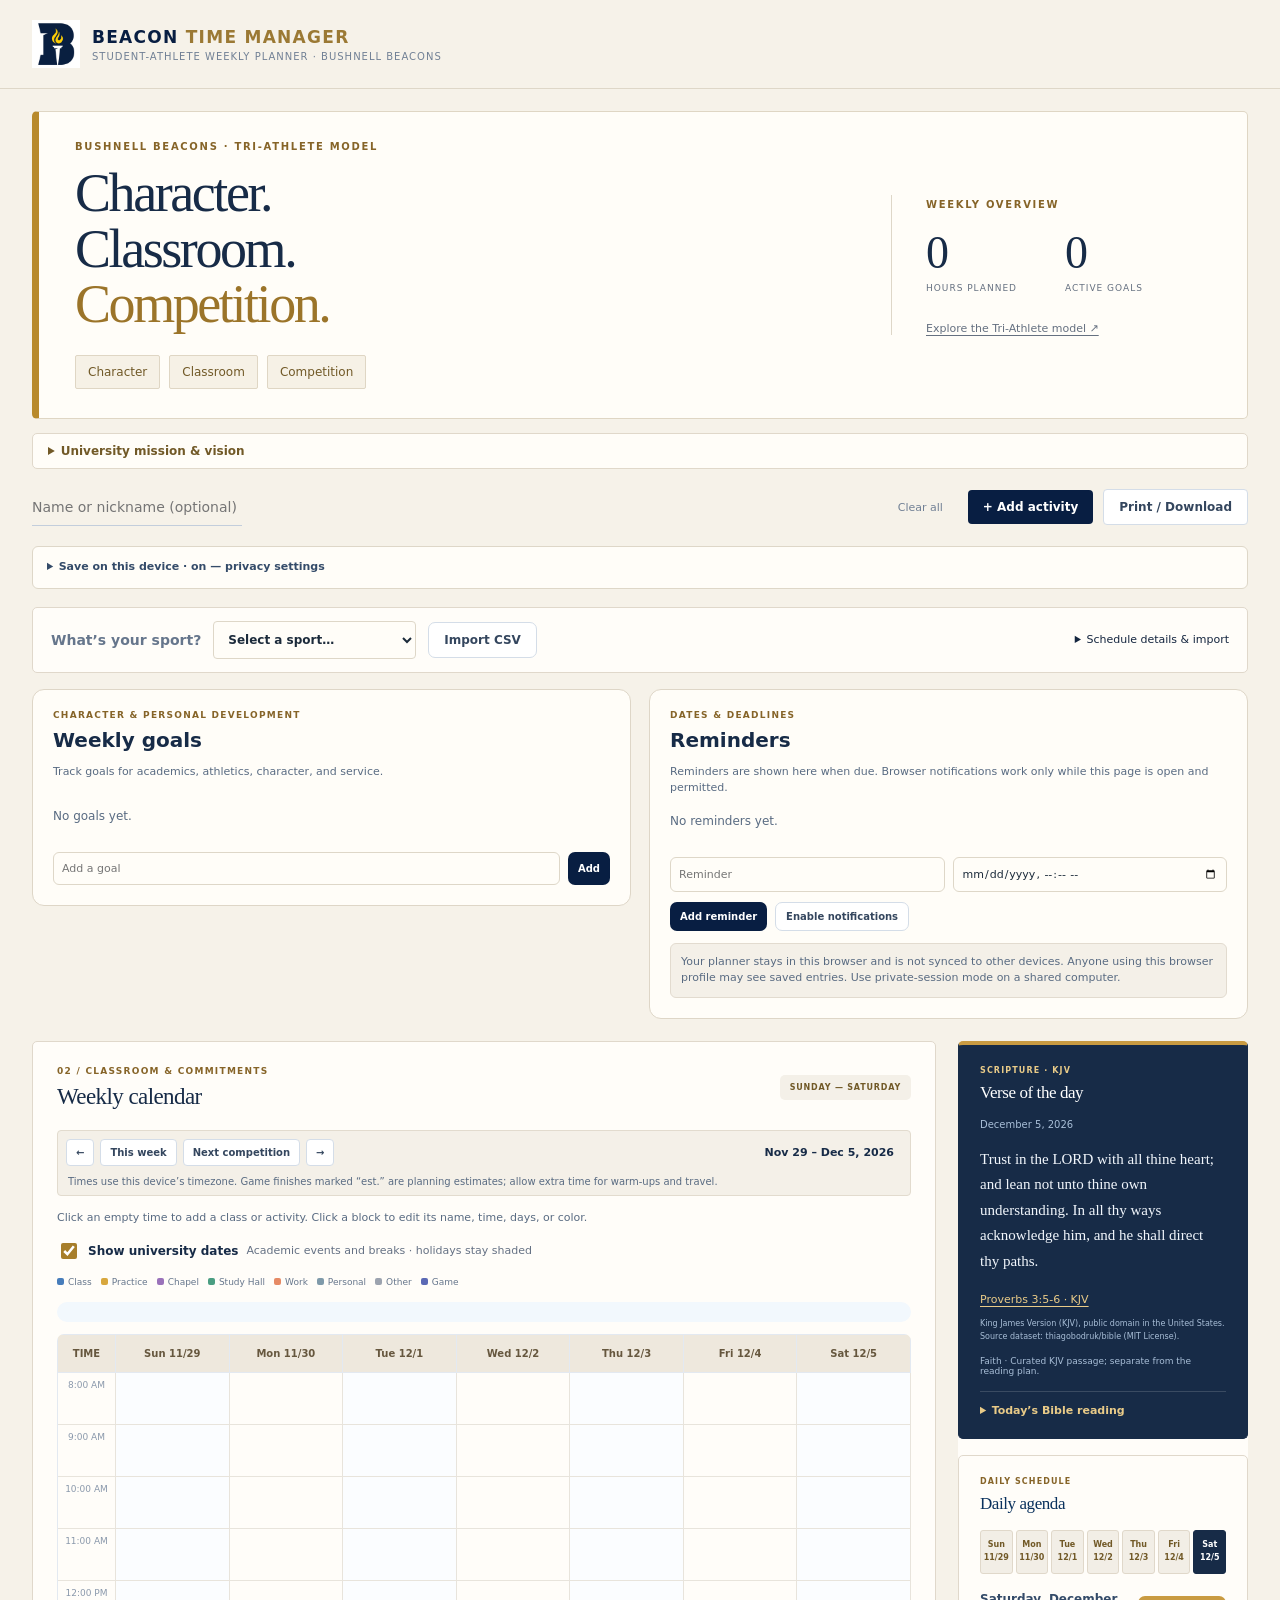
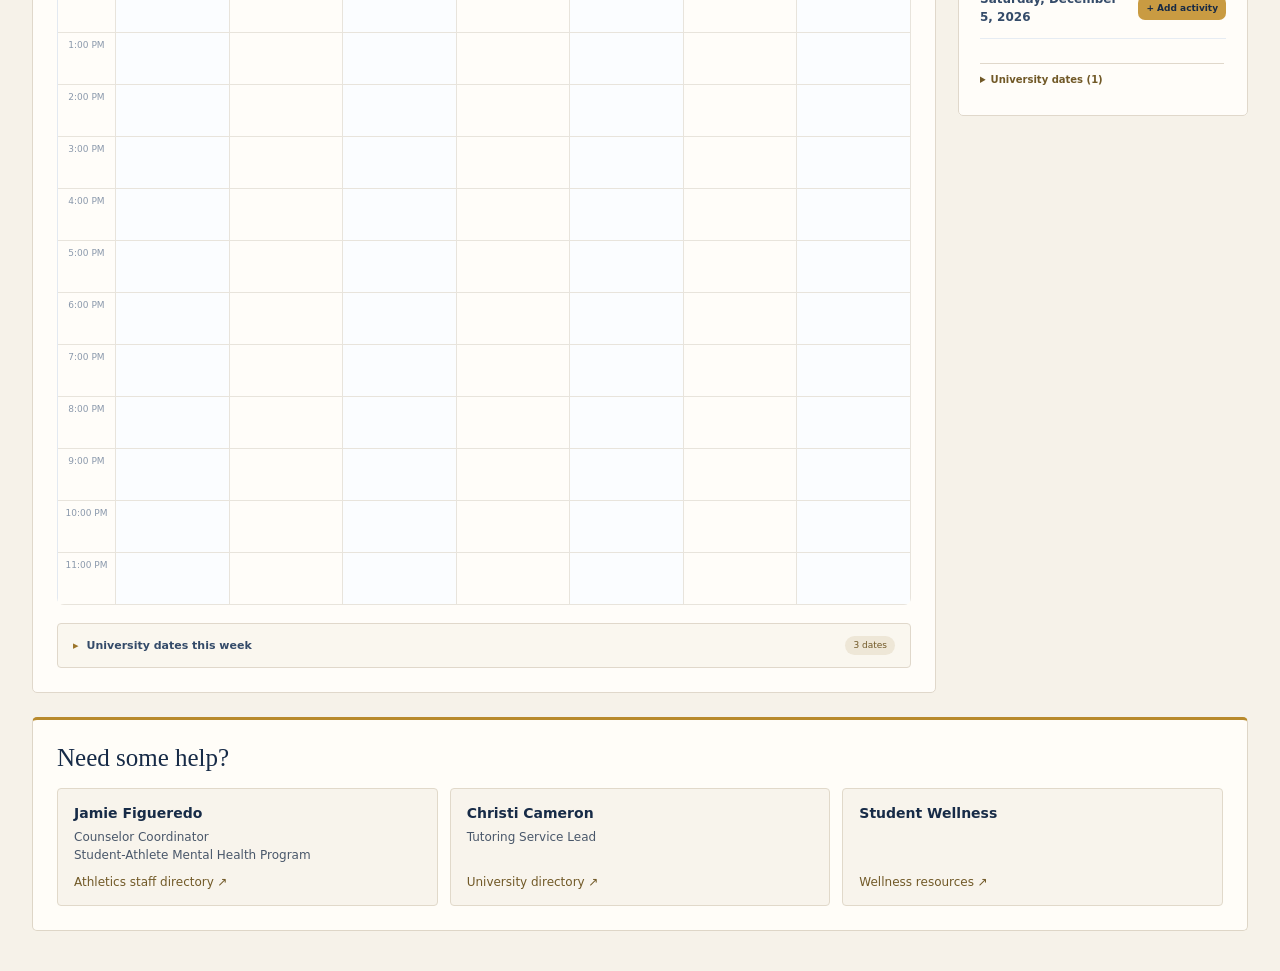
==== commit 593aeaf4: "Emphasize the Tri-Athlete model in the planner header" ====
--- a/beacon-planner/index.html
+++ b/beacon-planner/index.html
@@ -38,7 +38,7 @@
 input[type=color]{width:100%;height:40px;padding:4px;cursor:pointer;border:1px solid #cbd5e1;border-radius:7px}.fields label:has(input[type=color]){justify-content:space-between}@media screen{.sub,.sport-panel .detail,.hint,.empty-state,.weeknote{color:#596b82}.sport-panel .detail{font-size:11px;line-height:1.65}.empty-state{font-size:12px}.section-index{color:#596b82}}
 @media screen{.tri-athlete-values{display:flex;flex-wrap:wrap;gap:8px;margin-top:18px}.tri-athlete-values a{border:1px solid #ffffff38;border-radius:5px;padding:6px 10px;color:#d9eafa;text-decoration:none;font-size:11px}.tri-athlete-values a:hover{background:#ffffff12;border-color:var(--sky)}.hero-foot{display:flex;flex-direction:column;gap:9px}.hero-foot a{font-size:11px;color:#bfccde;text-decoration:underline;text-underline-offset:3px}.goals-context{margin:0 0 12px}.hero p{max-width:390px}@media(max-width:600px){.hero h2{font-size:43px}.hero p{font-size:12px;max-width:290px}.tri-athlete-values{gap:6px;margin-top:14px}.tri-athlete-values a{font-size:10px;padding:6px 8px}.hero-summary{flex-wrap:wrap}.hero-foot{display:flex;flex-direction:row;max-width:none;flex-basis:100%;gap:18px}.hero-foot a{font-size:10px}}}
 @media print{.tri-athlete-values,.goals-context{display:none!important}}
-@media screen{.hero-summary{flex:0 1 320px;max-width:340px}.hero .university-vision{font-size:11px;line-height:1.65;color:#bfccde;margin:0 0 16px;max-width:100%}.university-vision strong{display:block;font-size:10px;letter-spacing:.08em;text-transform:uppercase;color:#d9eafa;margin-bottom:5px}@media(max-width:600px){.hero-summary{max-width:none}.hero .university-vision{flex-basis:100%;font-size:11px;margin:0}.hero-foot{padding-top:0}}}</style><link rel="stylesheet" href="planner-views.css"><link rel="stylesheet" href="theme.css"></head><body data-planner-view="dashboard"><header><div class="brand"><img class="brand-logo" src="assets/beacon-b.png" alt="Bushnell Beacons B torch logo"><div><h1><span style="color:var(--sky)">BEACON</span> <span style="color:var(--gold)">TIME MANAGER</span></h1><small>Student-Athlete Weekly Planner · Bushnell Beacons</small></div></div><div id="studentLabel"></div></header><main class="wrap"><div class="hero"><div><div class="eyebrow">BUSHNELL UNIVERSITY MISSION</div><h2>Wisdom.<br><span>Faith. Service.</span></h2><p>Bushnell University fosters wisdom, faith, and service through excellent academic programs within a Christ-centered community.</p><div class="tri-athlete-values" aria-label="Bushnell Tri-Athlete model"><a href="https://bushnellbeacons.com/sports/2020/7/1/beacons-of-character.aspx" target="_blank" rel="noopener">Character</a><a href="https://bushnellbeacons.com/sports/2020/6/19/beacons-in-the-classroom.aspx" target="_blank" rel="noopener">Classroom</a><a href="https://bushnellbeacons.com/sports/2020/6/19/beacons-in-competition.aspx" target="_blank" rel="noopener">Competition</a></div></div><div class="hero-summary"><span class="eyebrow">WEEKLY OVERVIEW</span><div class="hero-metrics"><div><strong id="heroHours">0</strong><span>HOURS PLANNED</span></div><div><strong id="heroGoals">0</strong><span>ACTIVE GOALS</span></div></div><p class="university-vision"><strong>University vision</strong>Bushnell University aspires to be characterized by its commitment to equip students to discover and answer God’s call in their lives.</p><div class="hero-foot"><a href="https://bushnell.edu/about/mission-vision/" target="_blank" rel="noopener">Mission &amp; vision ↗</a><a href="https://bushnellbeacons.com/sports/growth" target="_blank" rel="noopener">Tri-Athlete model ↗</a></div></div></div><div class="toolbar"><input id="student" placeholder="Name or nickname (optional)" aria-label="Name or nickname (optional)"><button class="gold" id="add">+ Add activity</button><button class="secondary" id="print">Print / Download</button><span class="spacer"></span><button class="secondary" id="reset">Clear all</button></div><div class="sport-panel no-print"><label for="sport" class="sport-question">What’s your sport?</label><select id="sport"><option value="">Select a sport…</option></select><button id="importCSV" class="secondary" type="button">Import CSV</button><input id="csvScheduleFile" type="file" hidden><details class="sport-options"><summary>Schedule details &amp; import</summary><div class="sport-options-content"><p id="sportDurationNote" class="detail"></p><a id="sportSchedule" href="https://bushnellbeacons.com/" target="_blank" rel="noopener">View official schedule ↗</a><button id="syncSport" class="sync-btn">Load saved schedule</button><label for="sportCalendarFile">Import schedule (.ics or .csv)</label><label for="csvYear">CSV year if missing</label><input id="csvYear" type="number" min="1900" max="2200" value="2026" style="width:85px"><input type="file" id="sportCalendarFile" accept=".ics,.csv,text/calendar,text/csv"><div class="detail">Choose a sport to add its saved official season schedule. Schedules do not refresh automatically; check the last-updated date and confirm changes with athletics. Games without a published time are marked TBA.</div><div id="sportStatus" class="status" role="status"></div></div></details></div><div class="layout"><div class="panel"><div class="section-heading"><div><span class="section-index">02 / CLASSROOM &amp; COMMITMENTS</span><h2>Weekly calendar</h2></div><span class="section-pill">SUNDAY — SATURDAY</span></div><div class="weeknav"><button class="secondary" id="prevWeek" aria-label="Previous week">←</button><button class="secondary" id="currentWeek">This week</button><button class="secondary" id="nextCompetition">Next competition</button><button class="secondary" id="nextWeek" aria-label="Next week">→</button><strong id="weekLabel"></strong><span class="weeknote">Times use this device’s timezone. Game finishes marked “est.” are planning estimates; allow extra time for warm-ups and travel.</span></div><div class="sub">Click an empty time to add a class or activity. Click a block to edit its name, time, days, or color.</div><label class="academic-toggle no-print"><input type="checkbox" id="showAcademic" checked> Show university dates <small>Academic events and breaks · holidays stay shaded</small></label><div class="legend" id="legend"></div><div class="official-list" id="datedList"></div><div class="calendar-notes" id="calendarNotes"></div><div class="calendar-wrap" tabindex="0" role="region" aria-label="Weekly calendar, scroll horizontally on small screens"><div class="calendar" id="calendar"></div></div><p class="notice" id="reminderNotice"></p></div><aside class="panel sidebar"><section class="dashboard-agenda-card" id="dashboardAgendaCard"><span class="section-index">DAILY SCHEDULE</span><h2>Daily agenda</h2></section><div id="hoursSummaryCard" hidden><div id="stats"></div><h3 id="total"></h3></div><section><span class="section-index">CHARACTER &amp; PERSONAL DEVELOPMENT</span><h2>Weekly goals</h2><p class="sub goals-context">Track goals for academics, athletics, character, and service.</p><div id="goals"></div><div class="entry"><input id="goalInput" placeholder="Add a goal"><button id="addGoal">Add</button></div></section><section><span class="section-index">DATES &amp; DEADLINES</span><h2>Reminders</h2><div class="sub">Reminders are shown here when due. Browser notifications work only while this page is open and permitted.</div><div id="reminders"></div><div class="entry"><input id="reminderText" placeholder="Reminder"><input type="datetime-local" id="reminderAt" aria-label="Reminder date and time"></div><div class="entry"><button id="addReminder">Add reminder</button><button class="secondary" id="notify">Enable notifications</button></div><div class="hint">Your planner stays in this browser and is not synced to other devices. Anyone using this browser profile may see saved entries. Use private-session mode on a shared computer.</div></section></aside></div><section class="help-box no-print" aria-labelledby="helpHeading"><h2 id="helpHeading">Need some help?</h2><div class="help-links"><a href="https://bushnellbeacons.com/staff-directory/jamie-figueredo/337" target="_blank" rel="noopener noreferrer"><strong>Jamie Figueredo</strong><span class="help-title">Counselor Coordinator<br>Student-Athlete Mental Health Program</span><span>Athletics staff directory ↗</span></a><a href="https://bushnell.edu/directory/christi-cameron/" target="_blank" rel="noopener noreferrer"><strong>Christi Cameron</strong><span class="help-title">Tutoring Service Lead</span><span>University directory ↗</span></a><a href="https://bushnell.edu/student-life/wellness/" target="_blank" rel="noopener noreferrer"><strong>Student Wellness</strong><span>Wellness resources ↗</span></a></div></section></main><div class="modal" id="modal" role="dialog" aria-modal="true" aria-labelledby="modalTitle"><div class="dialog"><h2 id="modalTitle">Add activity</h2><div class="fields"><label class="full">Class or activity name<input id="evName" placeholder="e.g., Biology 101"></label><label>Category<select id="evCat"></select></label><label>Block color<input id="evColor" type="color" value="#477dbb" aria-label="Activity block color"></label><label>Start time<select id="evStart"></select></label><label>End time<select id="evEnd"></select></label><div class="full"><strong style="font-size:12px">Repeat on</strong><div class="days" id="dayChoices"></div></div></div><div class="error" id="err"></div><div class="actions"><button class="secondary" id="deleteEvent" style="margin-right:auto">Delete</button><button class="secondary" id="cancel">Cancel</button><button id="saveEvent">Save activity</button></div></div></div><script src="vendor/jspdf.umd.min.js"></script><script src="privacy-storage.js"></script><script src="calendar-import.js"></script><script src="csv-import.js"></script><script src="sports-events.js"></script><script src="academic-calendar.js"></script><script src="bible-verses.js"></script><script src="schedule-pdf.js"></script><script>
+@media screen{.hero-summary{flex:0 1 320px;max-width:340px}.hero .university-vision{font-size:11px;line-height:1.65;color:#bfccde;margin:0 0 16px;max-width:100%}.university-vision strong{display:block;font-size:10px;letter-spacing:.08em;text-transform:uppercase;color:#d9eafa;margin-bottom:5px}@media(max-width:600px){.hero-summary{max-width:none}.hero .university-vision{flex-basis:100%;font-size:11px;margin:0}.hero-foot{padding-top:0}}}</style><link rel="stylesheet" href="planner-views.css"><link rel="stylesheet" href="theme.css"></head><body data-planner-view="dashboard"><header><div class="brand"><img class="brand-logo" src="assets/beacon-b.png" alt="Bushnell Beacons B torch logo"><div><h1><span style="color:var(--sky)">BEACON</span> <span style="color:var(--gold)">TIME MANAGER</span></h1><small>Student-Athlete Weekly Planner · Bushnell Beacons</small></div></div><div id="studentLabel"></div></header><main class="wrap"><div class="hero"><div><div class="eyebrow">BUSHNELL BEACONS · TRI-ATHLETE MODEL</div><h2>Character.<br>Classroom.<br><span>Competition.</span></h2><div class="tri-athlete-values" aria-label="Bushnell Tri-Athlete model"><a href="https://bushnellbeacons.com/sports/2020/7/1/beacons-of-character.aspx" target="_blank" rel="noopener">Character</a><a href="https://bushnellbeacons.com/sports/2020/6/19/beacons-in-the-classroom.aspx" target="_blank" rel="noopener">Classroom</a><a href="https://bushnellbeacons.com/sports/2020/6/19/beacons-in-competition.aspx" target="_blank" rel="noopener">Competition</a></div></div><div class="hero-summary"><span class="eyebrow">WEEKLY OVERVIEW</span><div class="hero-metrics"><div><strong id="heroHours">0</strong><span>HOURS PLANNED</span></div><div><strong id="heroGoals">0</strong><span>ACTIVE GOALS</span></div></div><div class="hero-foot"><a href="https://bushnellbeacons.com/sports/growth" target="_blank" rel="noopener">Explore the Tri-Athlete model ↗</a></div></div></div><details class="university-context no-print"><summary>University mission &amp; vision</summary><p><strong>Mission:</strong> Bushnell University fosters wisdom, faith, and service through excellent academic programs within a Christ-centered community.</p><p><strong>Vision:</strong> Bushnell University aspires to be characterized by its commitment to equip students to discover and answer God’s call in their lives.</p><a href="https://bushnell.edu/about/mission-vision/" target="_blank" rel="noopener noreferrer">University mission &amp; vision ↗</a></details><div class="toolbar"><input id="student" placeholder="Name or nickname (optional)" aria-label="Name or nickname (optional)"><button class="gold" id="add">+ Add activity</button><button class="secondary" id="print">Print / Download</button><span class="spacer"></span><button class="secondary" id="reset">Clear all</button></div><div class="sport-panel no-print"><label for="sport" class="sport-question">What’s your sport?</label><select id="sport"><option value="">Select a sport…</option></select><button id="importCSV" class="secondary" type="button">Import CSV</button><input id="csvScheduleFile" type="file" hidden><details class="sport-options"><summary>Schedule details &amp; import</summary><div class="sport-options-content"><p id="sportDurationNote" class="detail"></p><a id="sportSchedule" href="https://bushnellbeacons.com/" target="_blank" rel="noopener">View official schedule ↗</a><button id="syncSport" class="sync-btn">Load saved schedule</button><label for="sportCalendarFile">Import schedule (.ics or .csv)</label><label for="csvYear">CSV year if missing</label><input id="csvYear" type="number" min="1900" max="2200" value="2026" style="width:85px"><input type="file" id="sportCalendarFile" accept=".ics,.csv,text/calendar,text/csv"><div class="detail">Choose a sport to add its saved official season schedule. Schedules do not refresh automatically; check the last-updated date and confirm changes with athletics. Games without a published time are marked TBA.</div><div id="sportStatus" class="status" role="status"></div></div></details></div><div class="layout"><div class="panel"><div class="section-heading"><div><span class="section-index">02 / CLASSROOM &amp; COMMITMENTS</span><h2>Weekly calendar</h2></div><span class="section-pill">SUNDAY — SATURDAY</span></div><div class="weeknav"><button class="secondary" id="prevWeek" aria-label="Previous week">←</button><button class="secondary" id="currentWeek">This week</button><button class="secondary" id="nextCompetition">Next competition</button><button class="secondary" id="nextWeek" aria-label="Next week">→</button><strong id="weekLabel"></strong><span class="weeknote">Times use this device’s timezone. Game finishes marked “est.” are planning estimates; allow extra time for warm-ups and travel.</span></div><div class="sub">Click an empty time to add a class or activity. Click a block to edit its name, time, days, or color.</div><label class="academic-toggle no-print"><input type="checkbox" id="showAcademic" checked> Show university dates <small>Academic events and breaks · holidays stay shaded</small></label><div class="legend" id="legend"></div><div class="official-list" id="datedList"></div><div class="calendar-notes" id="calendarNotes"></div><div class="calendar-wrap" tabindex="0" role="region" aria-label="Weekly calendar, scroll horizontally on small screens"><div class="calendar" id="calendar"></div></div><p class="notice" id="reminderNotice"></p></div><aside class="panel sidebar"><section class="dashboard-agenda-card" id="dashboardAgendaCard"><span class="section-index">DAILY SCHEDULE</span><h2>Daily agenda</h2></section><div id="hoursSummaryCard" hidden><div id="stats"></div><h3 id="total"></h3></div><section><span class="section-index">CHARACTER &amp; PERSONAL DEVELOPMENT</span><h2>Weekly goals</h2><p class="sub goals-context">Track goals for academics, athletics, character, and service.</p><div id="goals"></div><div class="entry"><input id="goalInput" placeholder="Add a goal"><button id="addGoal">Add</button></div></section><section><span class="section-index">DATES &amp; DEADLINES</span><h2>Reminders</h2><div class="sub">Reminders are shown here when due. Browser notifications work only while this page is open and permitted.</div><div id="reminders"></div><div class="entry"><input id="reminderText" placeholder="Reminder"><input type="datetime-local" id="reminderAt" aria-label="Reminder date and time"></div><div class="entry"><button id="addReminder">Add reminder</button><button class="secondary" id="notify">Enable notifications</button></div><div class="hint">Your planner stays in this browser and is not synced to other devices. Anyone using this browser profile may see saved entries. Use private-session mode on a shared computer.</div></section></aside></div><section class="help-box no-print" aria-labelledby="helpHeading"><h2 id="helpHeading">Need some help?</h2><div class="help-links"><a href="https://bushnellbeacons.com/staff-directory/jamie-figueredo/337" target="_blank" rel="noopener noreferrer"><strong>Jamie Figueredo</strong><span class="help-title">Counselor Coordinator<br>Student-Athlete Mental Health Program</span><span>Athletics staff directory ↗</span></a><a href="https://bushnell.edu/directory/christi-cameron/" target="_blank" rel="noopener noreferrer"><strong>Christi Cameron</strong><span class="help-title">Tutoring Service Lead</span><span>University directory ↗</span></a><a href="https://bushnell.edu/student-life/wellness/" target="_blank" rel="noopener noreferrer"><strong>Student Wellness</strong><span>Wellness resources ↗</span></a></div></section></main><div class="modal" id="modal" role="dialog" aria-modal="true" aria-labelledby="modalTitle"><div class="dialog"><h2 id="modalTitle">Add activity</h2><div class="fields"><label class="full">Class or activity name<input id="evName" placeholder="e.g., Biology 101"></label><label>Category<select id="evCat"></select></label><label>Block color<input id="evColor" type="color" value="#477dbb" aria-label="Activity block color"></label><label>Start time<select id="evStart"></select></label><label>End time<select id="evEnd"></select></label><div class="full"><strong style="font-size:12px">Repeat on</strong><div class="days" id="dayChoices"></div></div></div><div class="error" id="err"></div><div class="actions"><button class="secondary" id="deleteEvent" style="margin-right:auto">Delete</button><button class="secondary" id="cancel">Cancel</button><button id="saveEvent">Save activity</button></div></div></div><script src="vendor/jspdf.umd.min.js"></script><script src="privacy-storage.js"></script><script src="calendar-import.js"></script><script src="csv-import.js"></script><script src="sports-events.js"></script><script src="academic-calendar.js"></script><script src="bible-verses.js"></script><script src="schedule-pdf.js"></script><script>
 (()=>{'use strict';const KEY='beacon-planner-v1';const days=['Sun','Mon','Tue','Wed','Thu','Fri','Sat'];const cats={Class:'#477dbb',Practice:'#d8a73d',Chapel:'#9a72ba','Study Hall':'#4a9e82',Work:'#e68a65',Personal:'#7f9aaa',Other:'#9ca3af',Game:'#5b69b5'};let state={student:'',sport:'',showAcademic:true,events:[],datedEvents:[],goals:[],reminders:[]};let weekStart=startOfWeek(new Date());function startOfWeek(d){const x=new Date(d.getFullYear(),d.getMonth(),d.getDate());x.setDate(x.getDate()-x.getDay());return x}function dayDate(day){const x=new Date(weekStart);x.setDate(x.getDate()+day);return x}function dateKey(d){return d.getFullYear()+'-'+String(d.getMonth()+1).padStart(2,'0')+'-'+String(d.getDate()).padStart(2,'0')}function academicKind(date){const kind=window.BeaconAcademic.kind(date);return kind==='holiday'||state.showAcademic!==false?kind:''}function localMinutes(d){return d.getHours()*60+d.getMinutes()}function eventDate(e){return new Date(e.allDay?e.start+'T12:00:00':e.start)}function eventsForDay(d){const key=dateKey(dayDate(d));return window.BeaconSports.unique(state.datedEvents).filter(e=>e.sport===state.sport&&e.status!=='CANCELLED'&&(e.allDay?e.start<=key&&key<(e.end||e.start+'~'):dateKey(eventDate(e))===key))}function weekShift(n){weekStart.setDate(weekStart.getDate()+7*n);render()} try{const saved=window.BeaconPrivacy.load();if(saved&&Array.isArray(saved.events)&&Array.isArray(saved.goals)&&Array.isArray(saved.reminders))state={...state,...saved}}catch{}if(!Array.isArray(state.datedEvents))state.datedEvents=[];if(state.sport==='volleyball'){state.sport='womens-volleyball';state.datedEvents.forEach(e=>{if(e.sport==='volleyball')e.sport='womens-volleyball'})}let editId=null;const $=id=>document.getElementById(id);const persist=()=>{window.BeaconPrivacy.save(state)};const esc=s=>String(s).replace(/[&<>"']/g,c=>({'&':'&amp;','<':'&lt;','>':'&gt;','"':'&quot;',"'":'&#39;'}[c]));const time=m=>{m=m%1440;const h=Math.floor(m/60),mi=m%60;return `${h%12||12}:${String(mi).padStart(2,'0')} ${h<12?'AM':'PM'}`};const id=()=>Math.random().toString(36).slice(2)+Date.now();const eventColor=e=>/^#[0-9a-f]{6}$/i.test(e.color||'')?e.color:(cats[e.cat]||cats.Other);function colorText(color){const rgb=color.slice(1).match(/../g).map(x=>parseInt(x,16)/255).map(x=>x<=.04045?x/12.92:((x+.055)/1.055)**2.4);return rgb[0]*.2126+rgb[1]*.7152+rgb[2]*.0722>.179?'#000000':'#ffffff'}$('student').value=state.student;$('student').addEventListener('input',e=>{state.student=e.target.value;persist();$('studentLabel').textContent=state.student});$('studentLabel').textContent=state.student;for(const [cat,color] of Object.entries(cats)){$('legend').insertAdjacentHTML('beforeend',`<span><i class="dot" style="background:${color}"></i>${esc(cat)}</span>`);$('evCat').add(new Option(cat,cat))}for(let m=480;m<=1440;m+=30){$('evStart').add(new Option(time(m),m));$('evEnd').add(new Option(time(m),m))}function renderCalendar(){const cal=$('calendar');cal.innerHTML='<div class="timehead">TIME</div>'+days.map((d,i)=>`<div class="dayhead academic-${academicKind(dateKey(dayDate(i)))}">${d} ${dayDate(i).getMonth()+1}/${dayDate(i).getDate()}${academicKind(dateKey(dayDate(i)))?'<small>'+(academicKind(dateKey(dayDate(i)))==='holiday'?'Holiday':'University break')+'</small>':''}</div>`).join('');$('calendarNotes').innerHTML=days.map((day,d)=>{const items=eventsForDay(d).filter(e=>e.allDay||localMinutes(eventDate(e))<480);return items.length?'<div><strong>'+day+' '+esc(dayDate(d).toLocaleDateString())+'</strong>'+items.map(e=>'<div>'+esc(e.title)+' · '+(e.timeUnknown?esc(e.timeLabel||'Time TBA'):e.allDay?'All day':esc(eventDate(e).toLocaleTimeString([], {hour:'numeric',minute:'2-digit'})))+'</div>').join('')+'</div>':''}).join('');for(let h=8;h<24;h++){const row=document.createElement('div');row.className='timecell';row.textContent=time(h*60);cal.append(row);for(let d=0;d<7;d++){const slot=document.createElement('div');slot.className='slot academic-'+academicKind(dateKey(dayDate(d))); slot.dataset.day=d;slot.dataset.hour=h;slot.addEventListener('click',()=>openEditor(null,d,h*60));slot.tabIndex=0;slot.setAttribute('role','button');slot.setAttribute('aria-label','Add activity '+days[d]+' '+time(h*60));slot.addEventListener('keydown',event=>{if(event.target===slot&&(event.key==='Enter'||event.key===' ')){event.preventDefault();openEditor(null,d,h*60)}});const official=eventsForDay(d).filter(e=>!e.allDay&&localMinutes(eventDate(e))>=480).map(e=>{const start=localMinutes(eventDate(e));const timing=window.BeaconSports.timing(e),finish=timing.finish;const end=dateKey(finish)!==dateKey(eventDate(e))?1440:localMinutes(finish);return {id:e.key,name:e.title,cat:e.category||'Game',start,end,days:[d],official:true,estimated:timing.estimated,location:e.location,source:e.source,attendance:e.attendance,description:e.description}});const matches=window.BeaconSports.layout([...state.events.filter(e=>e.days.includes(d)).map(e=>({...e})),...official]).filter(e=>e.start>=h*60&&e.start<h*60+60);matches.forEach((e,j)=>{const ev=document.createElement('div');ev.className='event'+(e.official?' official-event':'');const color=eventColor(e);ev.style.background=color;ev.style.color=colorText(color);ev.style.borderColor=color;ev.style.top='calc(var(--hour-height) * '+((Math.max(e.start,h*60)-h*60)/60)+' + 1px)';ev.style.height='calc(var(--hour-height) * '+((Math.min(e.end,1440)-e.start)/60)+' - 2px)';ev.style.left='calc('+e.lane*100/e.lanes+'% + 2px)';ev.style.width='calc('+100/e.lanes+'% - 4px)';ev.style.zIndex=3+j;ev.innerHTML=`<strong>${esc(e.name)}</strong>${e.start>=h*60&&e.end-e.start>=45?`<span>${time(e.start)}–${time(e.end)}${e.estimated?' (est.)':''}</span>`:''}`;ev.title=`${e.name} · ${time(e.start)}–${time(e.end)}${e.estimated?' (estimated finish)':''} · ${e.official?'View event':'Edit activity'}`;ev.tabIndex=0;ev.setAttribute('role','button');ev.setAttribute('aria-label',ev.title);ev.addEventListener('keydown',key=>{if(key.key==='Enter'||key.key===' '){key.preventDefault();ev.click()}});ev.addEventListener('click',event=>{event.stopPropagation();e.official?alert(e.name+'\n'+new Date(state.datedEvents.find(x=>x.key===e.id).start).toLocaleString()+'\n'+[e.location,e.attendance,e.description,e.source||'Official athletics schedule'].filter(Boolean).join('\n')+(e.estimated?'\nFinish time is a sport-specific planning estimate; allow extra time for warm-ups and travel.':'')):openEditor(e)});slot.append(ev)});cal.append(slot)}}}function renderStats(){const sums={};Object.keys(cats).forEach(c=>sums[c]=0);state.events.forEach(e=>sums[e.cat]=(sums[e.cat]||0)+(e.end-e.start)/60*e.days.length);const total=Object.values(sums).reduce((a,b)=>a+b,0);$('stats').innerHTML=Object.entries(sums).filter(([,v])=>v>0).map(([c,v])=>`<div class="metric"><span><i class="dot" style="background:${cats[c]}"></i>${esc(c)}</span><strong>${v.toFixed(1)} h</strong></div><div class="bar"><div style="width:${total?v/total*100:0}%;background:${cats[c]}"></div></div>`).join('')||'<div class="empty-state">No activities scheduled.</div>';$('total').textContent=`${total.toFixed(1)} hours planned`;$('heroHours').textContent=Number(total.toFixed(1));$('heroGoals').textContent=state.goals.filter(g=>!g.done).length};function renderGoals(){$('heroGoals').textContent=state.goals.filter(g=>!g.done).length;$('goals').innerHTML=state.goals.length?'':'<div class="empty-state">No goals yet.</div>';state.goals.forEach(g=>{const div=document.createElement('div');div.className='goal'+(g.done?' done':'');div.innerHTML=`<input type="checkbox" ${g.done?'checked':''} aria-label="Complete goal"><label>${esc(g.text)}</label><button aria-label="Delete goal">×</button>`;div.querySelector('input').onchange=e=>{g.done=e.target.checked;persist();renderGoals()};div.querySelector('button').onclick=()=>{state.goals=state.goals.filter(x=>x.id!==g.id);persist();renderGoals()};$('goals').append(div)})};function renderReminders(){const now=Date.now();$('reminders').innerHTML=state.reminders.length?'':'<div class="empty-state">No reminders yet.</div>';state.reminders.sort((a,b)=>a.at.localeCompare(b.at)).forEach(r=>{const due=new Date(r.at).getTime()<=now;const div=document.createElement('div');div.className='goal';div.innerHTML=`<label><strong>${due?'🔔 DUE: ':''}${esc(r.text)}</strong><br><small>${esc(new Date(r.at).toLocaleString())}</small></label><button aria-label="Delete reminder">×</button>`;div.querySelector('button').onclick=()=>{state.reminders=state.reminders.filter(x=>x.id!==r.id);persist();renderReminders()};$('reminders').append(div)});$('reminderNotice').textContent=state.reminders.filter(r=>new Date(r.at).getTime()<=now).length?'You have reminders due. Check the Reminders panel.':''};function render(){const finish=dayDate(6);$('weekLabel').textContent=weekStart.toLocaleDateString(undefined,{month:'short',day:'numeric'})+' – '+finish.toLocaleDateString(undefined,{month:'short',day:'numeric',year:'numeric'});renderCalendar();renderStats();renderGoals();renderReminders();renderDatedEvents();document.dispatchEvent(new Event('beacon:render'))};function openEditor(e,d=1,start=480){editId=e?.id||null;$('modalTitle').textContent=e?'Edit activity':'Add activity';$('evName').value=e?.name||'';$('evCat').value=e?.cat||'Class';$('evColor').value=e?eventColor(e):cats.Class;$('saveEvent').textContent=e?'Save changes':'Add to calendar';$('evStart').value=e?.start??start;$('evEnd').value=e?.end??Math.min(start+60,1440);$('dayChoices').innerHTML=days.map((day,i)=>`<label><input type="checkbox" value="${i}" ${e?e.days.includes(i)?'checked':'':i===d?'checked':''}> ${day}</label>`).join('');$('err').textContent='';$('deleteEvent').style.display=e?'':'none';$('modal').classList.add('show');$('evName').focus()};$('evCat').onchange=()=>{$('evColor').value=cats[$('evCat').value]||cats.Other};$('add').onclick=()=>openEditor();$('cancel').onclick=()=>$('modal').classList.remove('show');$('modal').addEventListener('click',e=>{if(e.target===$('modal'))$('modal').classList.remove('show')});$('saveEvent').onclick=()=>{const name=$('evName').value.trim(),cat=$('evCat').value,start=+$('evStart').value,end=+$('evEnd').value,selected=[...$('dayChoices').querySelectorAll('input:checked')].map(x=>+x.value);if(!name||end<=start||!selected.length){$('err').textContent='Enter a name, select at least one day, and choose an end after the start.';return}const item={id:editId||id(),name,cat,start,end,days:selected,color:$('evColor').value};if(editId)state.events=state.events.map(x=>x.id===editId?item:x);else state.events.push(item);persist();$('modal').classList.remove('show');render()};$('deleteEvent').onclick=()=>{if(editId&&confirm('Delete this activity from all selected days?')){state.events=state.events.filter(e=>e.id!==editId);persist();$('modal').classList.remove('show');render()}};$('addGoal').onclick=()=>{const text=$('goalInput').value.trim();if(!text)return;state.goals.push({id:id(),text,done:false});$('goalInput').value='';persist();renderGoals()};$('goalInput').onkeydown=e=>{if(e.key==='Enter')$('addGoal').click()};$('addReminder').onclick=()=>{const text=$('reminderText').value.trim(),at=$('reminderAt').value;if(!text||!at){alert('Enter reminder text and a date/time.');return}state.reminders.push({id:id(),text,at,notified:false});$('reminderText').value='';$('reminderAt').value='';persist();renderReminders()};$('notify').onclick=async()=>{if(!('Notification'in window)){alert('Notifications are not supported in this browser.');return}try{const permission=await Notification.requestPermission();alert(permission==='granted'?'Notifications enabled while this planner is open.':'Notifications were not enabled.')}catch{alert('Notifications require a secure (HTTPS) website.')}};function checkReminders(){let changed=false;state.reminders.forEach(r=>{if(!r.notified&&new Date(r.at).getTime()<=Date.now()){r.notified=true;changed=true;if('Notification'in window&&Notification.permission==='granted'){try{new Notification('Beacon reminder',{body:'You have a reminder due. Open your planner to view it.'})}catch{}}}});if(changed){persist();renderReminders()}}setInterval(checkReminders,30000);$('print').onclick=()=>window.print();$('reset').onclick=()=>{if(confirm('Clear all activities, goals and reminders on this device?')){state={student:'',sport:'',datedEvents:[],events:[],goals:[],reminders:[]};$('sport').value='';updateSportLink();$('student').value='';$('studentLabel').textContent='';persist();render()}};const sports=[['baseball','Baseball'],['mens-basketball',"Men's Basketball"],['womens-basketball',"Women's Basketball"],['mens-soccer',"Men's Soccer"],['womens-soccer',"Women's Soccer"],['womens-volleyball','Volleyball'],['beach-volleyball','Beach Volleyball'],['softball','Softball'],['mens-cross-country',"Men's Cross Country"],['womens-cross-country',"Women's Cross Country"],['mens-track-and-field',"Men's Track & Field"],['womens-track-and-field',"Women's Track & Field"],['mens-golf',"Men's Golf"],['womens-golf',"Women's Golf"],['esports','Esports']];sports.forEach(([slug,label])=>$('sport').add(new Option(label,slug)));$('sport').value=state.sport||'';function updateSportLink(){const slug=$('sport').value;const duration=window.BeaconSports.minutes[slug];$('sportDurationNote').textContent=duration?'Planning length: '+Math.floor(duration/60)+'h'+(duration%60?' '+duration%60+'m':'')+' ('+(['baseball','softball'].includes(slug)?'rounded estimate from two reported Bushnell game times':'provisional estimate; a reliable average was not available')+'). Official end times take precedence. Formats and overtime vary; add warm-up and travel time separately.':'Select your sport to see its estimated competition length.';$('sportSchedule').href=slug?'https://bushnellbeacons.com/sports/'+encodeURIComponent(slug)+'/schedule':'https://bushnellbeacons.com/';$('sportSchedule').textContent=slug?'View official '+$('sport').selectedOptions[0].text+' schedule ↗':'View official schedules ↗'}$('sport').onchange=()=>{state.sport=$('sport').value;persist();updateSportLink();render();if(state.sport)loadSport(true);else $('sportStatus').textContent=''};$('prevWeek').onclick=()=>weekShift(-1);$('nextWeek').onclick=()=>weekShift(1);$('currentWeek').onclick=()=>{weekStart=startOfWeek(new Date());render()};updateSportLink();function focusCompetitionWeek(){const now=Date.now();const list=window.BeaconSports.unique(state.datedEvents).filter(e=>e.sport===state.sport&&e.status!=='CANCELLED'&&e.status!=='POSTPONED').sort((a,b)=>eventDate(a)-eventDate(b));const next=list.find(e=>eventDate(e).getTime()>=now)||list.at(-1);if(next)weekStart=startOfWeek(eventDate(next));return next} $('nextCompetition').onclick=()=>{if(focusCompetitionWeek())render();else $('sportStatus').textContent='No competitions are saved for this sport yet.'};
 let sportRequest=0;async function loadSport(showCompetition=false){if(!state.sport)return;const sport=state.sport,request=++sportRequest;$('sportStatus').textContent='Loading '+$('sport').selectedOptions[0].text+' saved season schedule…';try{const response=await fetch('schedules/'+encodeURIComponent(sport)+'.json',{cache:'no-cache'});const data=await response.json();if(!response.ok||data.available===false)throw Error(data.error||'A saved schedule is unavailable for this sport. Use the official schedule link.');if(!Array.isArray(data.events))throw Error('Invalid calendar response');if(request!==sportRequest||sport!==state.sport)return;state.datedEvents=state.datedEvents.filter(e=>e.sport!==sport||e.source!=='Official Bushnell schedule');const unique=new Map(data.events.filter(e=>e.start&&e.title).map(e=>[e.id||e.start+'|'+e.title,e]));for(const [uid,e] of unique)state.datedEvents.push({...e,sport,key:sport+'|official|'+uid,source:'Official Bushnell schedule'});state.datedEvents=window.BeaconSports.unique(state.datedEvents);persist();if(showCompetition===true)focusCompetitionWeek();render();$('sportStatus').textContent=(unique.size?unique.size+' official competitions loaded':'The schedule contains no competitions')+' · Saved schedule updated '+new Date(data.fetchedAt||Date.now()).toLocaleDateString()+(data.skipped?' · '+data.skipped+' entries could not be verified':'')+' · '+(data.note||'Confirm changes with the official athletics site.')}catch(error){if(request!==sportRequest||sport!==state.sport)return;$('sportStatus').textContent=navigator.onLine===false?'You are offline. Previously saved events are kept.':error.message+' Previously saved events are kept.'}}$('syncSport').onclick=loadSport;
 function renderDatedEvents(){const list=window.BeaconSports.unique(state.datedEvents).filter(e=>e.sport===state.sport&&e.status!=='CANCELLED').sort((a,b)=>a.start.localeCompare(b.start));$('datedList').innerHTML=list.length?'<details><summary>Saved calendar events ('+list.length+')</summary>'+list.slice(0,8).map(e=>'<div>'+esc(eventDate(e).toLocaleDateString())+' · '+esc(e.title)+' · '+esc(e.source||'Imported calendar')+'</div>').join('')+'</details>':''}
--- a/beacon-planner/theme.css
+++ b/beacon-planner/theme.css
@@ -1,3 +1,5 @@
 @media screen{
 body{background:#f6f2e9;color:#172b47}.wrap,header{max-width:1510px}header{border-bottom:1px solid #ded7c8;margin-bottom:22px}.brand h1 span:last-child{color:#9b7934!important}.hero{background:#fffdf8;color:#172b47;border:1px solid #dfd6c4;border-left:7px solid #b88a2c;border-radius:5px;box-shadow:none;padding:29px 36px}.hero:before,.hero:after{display:none}.hero .eyebrow{color:#866428}.hero h2{font-family:Georgia,serif;font-weight:400;font-size:54px;letter-spacing:-.045em;line-height:1.03}.hero h2 span{color:#9b7429}.hero p{color:#556172}.hero-summary{border-color:#ded7c8}.hero-summary>.eyebrow{color:#866428}.hero-metrics strong{color:#172b47;font-family:Georgia,serif;font-weight:400}.hero-metrics span,.hero-foot a,.hero .university-vision{color:#657080}.university-vision strong{color:#866428}.tri-athlete-values a{border-color:#dfd6c4;background:#f6f1e6;color:#715927;border-radius:2px}.panel,.sidebar section,.sidebar section+section,.sport-panel{border-radius:5px;border-color:#e0d8cb;background:#fffdf9}.sport-panel{background:#fffdf9}.toolbar button,.weeknav,.weeknav button,input,select,.agenda-event{border-radius:4px}.sport-panel .sync-btn,#agendaAdd{background:#c99b42!important;color:#182b45!important}.sport-panel select,.entry input{background:#fffdf8;border-color:#ded7c8}.academic-banner{background:#eee8da;border-color:#ddd4c3;border-radius:4px}.section-index{color:#866428!important}.section-heading h2,.sidebar h2{font-family:Georgia,serif;font-weight:400;letter-spacing:-.025em}.sidebar section.daily-verse-card{background:#172b47;border-color:#172b47;border-top:4px solid #c99b42}.daily-verse-card .section-index{color:#e9cb88!important}.daily-verse-card h2{color:white}.daily-verse-card a{color:#e9cb88}.weeknav{background:#f4f0e8;border-color:#e2dbce}.section-pill,.official-list details{background:#f4f0e8;color:#715927}.calendar{border-radius:2px}.dayhead,.timehead{background:#eee8dd;color:#66573e}.slot,.timecell{border-color:#e8e4dc}.calendar .slot.academic-holiday{background:#fbf0d4}.calendar .dayhead.academic-holiday{background:#efdcaa}.calendar .slot.academic-break{background:#edf1f5}.dashboard-agenda-card .agenda-days button{background:#f2eee6;border-color:#e0d8ca;color:#715927;border-radius:3px}.dashboard-agenda-card .agenda-days button[aria-pressed=true]{background:#172b47;color:white;border-color:#172b47}.dashboard-agenda-card .agenda-event{background:#f8f4ec;border-color:#e6dfd2;border-left-color:var(--event-color);border-radius:4px}.hint{background:#f4f0e8;border-color:#e2dbcf}#studentLabel:not(:empty){background:#fffdf8;border-color:#ded7c8;border-radius:4px}@media(max-width:600px){.hero h2{font-size:43px}.hero{padding:25px 23px}header{margin-bottom:16px}}
 }
+
+@media screen{.hero .tri-athlete-values{margin-top:22px;gap:9px}.hero .tri-athlete-values a{font-size:12px;padding:9px 12px}.hero .hero-summary{align-self:center}.hero .hero-foot{padding-top:10px}.university-context{margin:-8px 0 20px;padding:10px 15px;border:1px solid #e0d8ca;border-radius:5px;background:#fffdf8;font-size:12px;color:#556172}.university-context summary{cursor:pointer;color:#715927;font-weight:600}.university-context p{line-height:1.6;margin:12px 0}.university-context a{color:#715927}@media(max-width:600px){.hero .hero-summary{display:block}.hero .hero-foot{margin-top:14px}.hero .tri-athlete-values a{font-size:11px;padding:8px 9px}}}
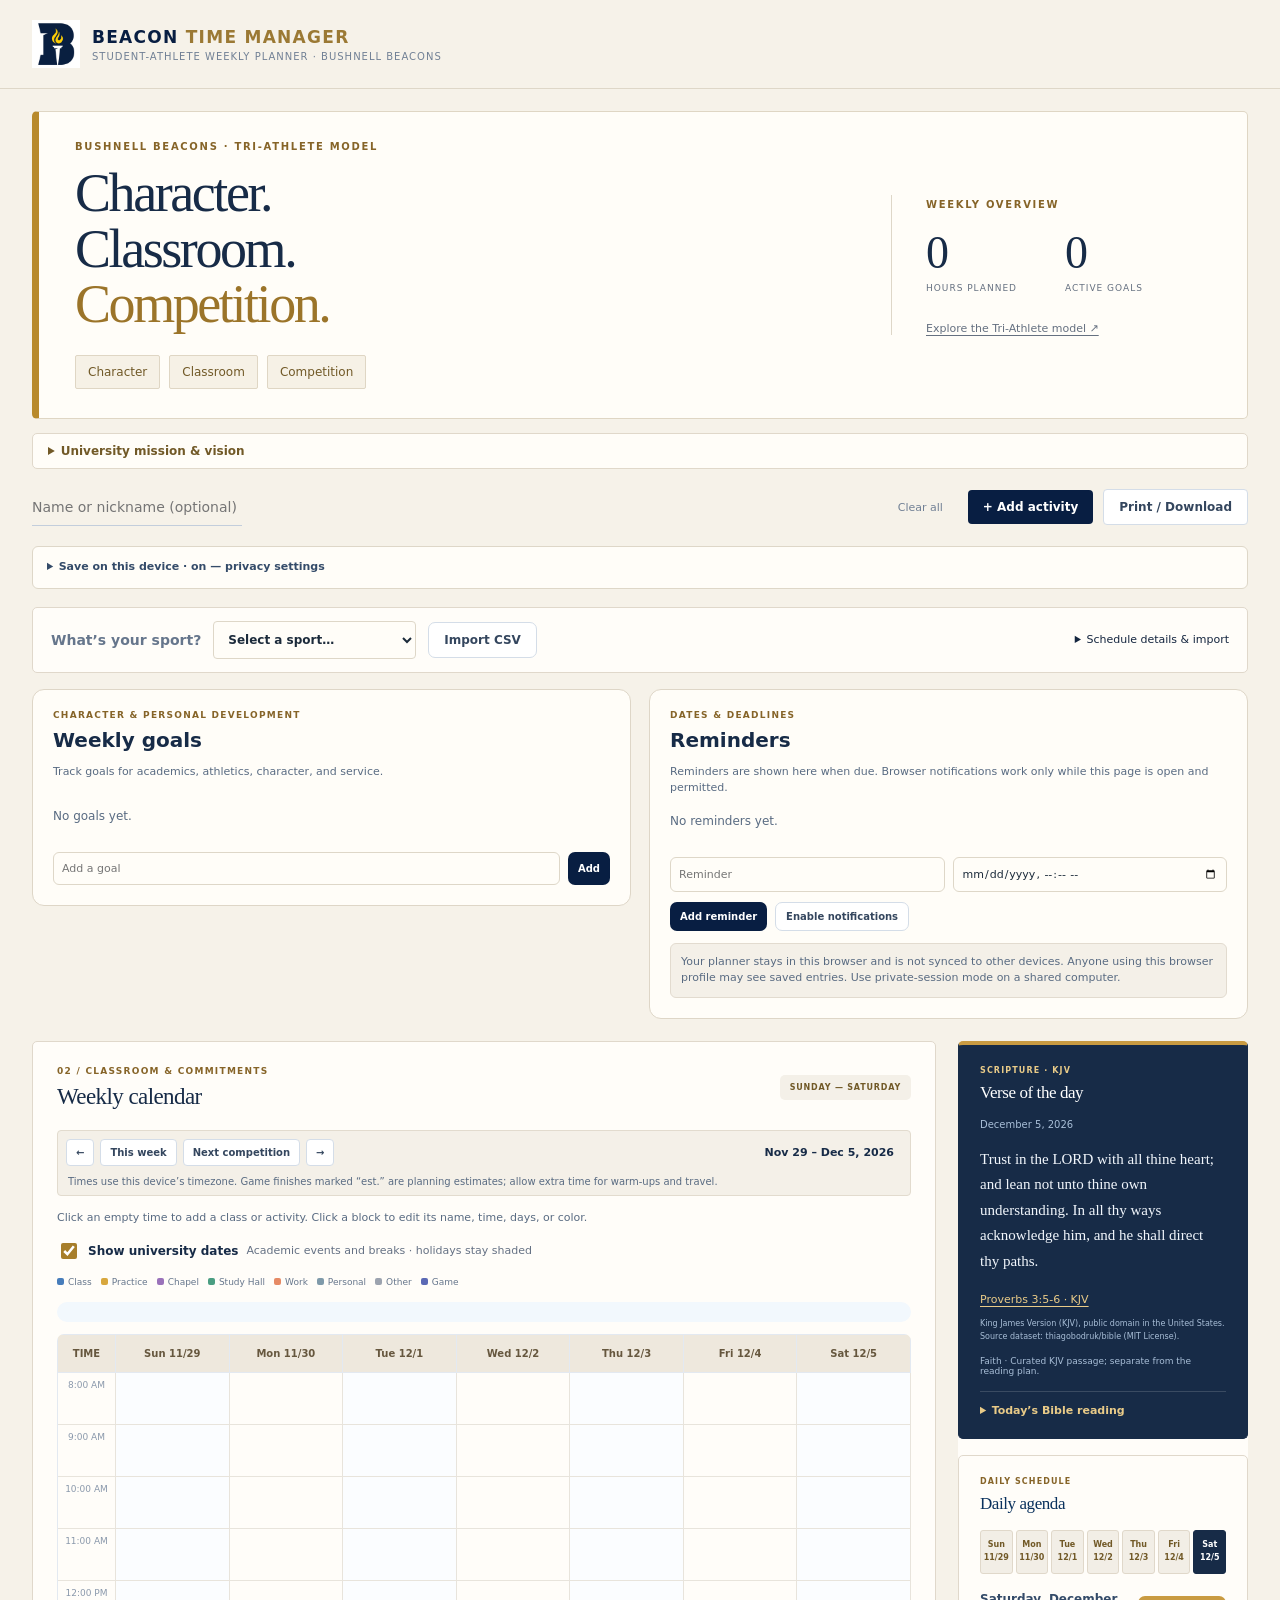
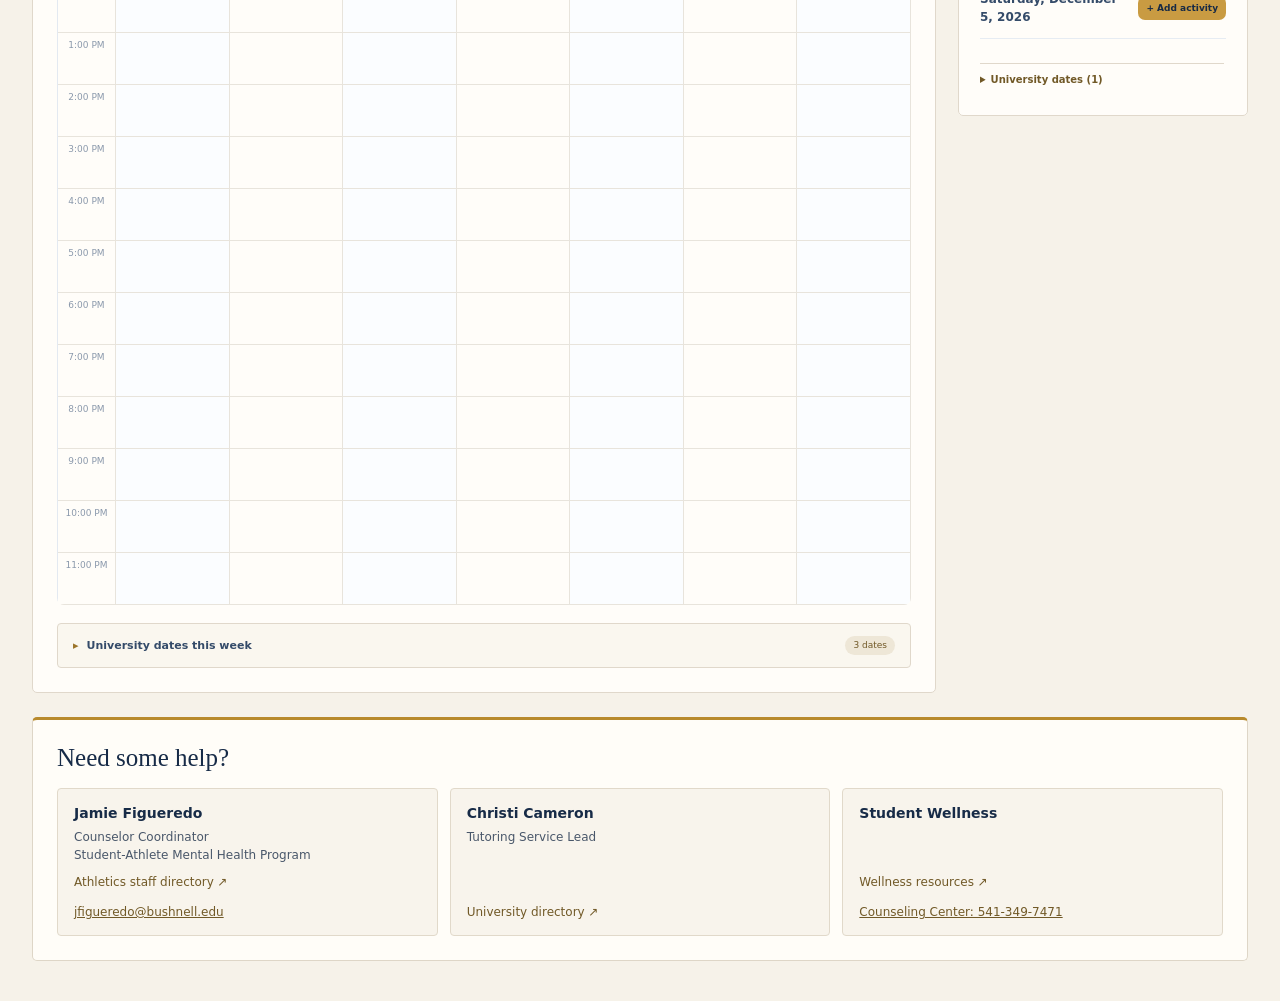
==== commit e6e783e2: "Add direct email and counseling center phone links to help contacts" ====
--- a/beacon-planner/index.html
+++ b/beacon-planner/index.html
@@ -38,7 +38,7 @@
 input[type=color]{width:100%;height:40px;padding:4px;cursor:pointer;border:1px solid #cbd5e1;border-radius:7px}.fields label:has(input[type=color]){justify-content:space-between}@media screen{.sub,.sport-panel .detail,.hint,.empty-state,.weeknote{color:#596b82}.sport-panel .detail{font-size:11px;line-height:1.65}.empty-state{font-size:12px}.section-index{color:#596b82}}
 @media screen{.tri-athlete-values{display:flex;flex-wrap:wrap;gap:8px;margin-top:18px}.tri-athlete-values a{border:1px solid #ffffff38;border-radius:5px;padding:6px 10px;color:#d9eafa;text-decoration:none;font-size:11px}.tri-athlete-values a:hover{background:#ffffff12;border-color:var(--sky)}.hero-foot{display:flex;flex-direction:column;gap:9px}.hero-foot a{font-size:11px;color:#bfccde;text-decoration:underline;text-underline-offset:3px}.goals-context{margin:0 0 12px}.hero p{max-width:390px}@media(max-width:600px){.hero h2{font-size:43px}.hero p{font-size:12px;max-width:290px}.tri-athlete-values{gap:6px;margin-top:14px}.tri-athlete-values a{font-size:10px;padding:6px 8px}.hero-summary{flex-wrap:wrap}.hero-foot{display:flex;flex-direction:row;max-width:none;flex-basis:100%;gap:18px}.hero-foot a{font-size:10px}}}
 @media print{.tri-athlete-values,.goals-context{display:none!important}}
-@media screen{.hero-summary{flex:0 1 320px;max-width:340px}.hero .university-vision{font-size:11px;line-height:1.65;color:#bfccde;margin:0 0 16px;max-width:100%}.university-vision strong{display:block;font-size:10px;letter-spacing:.08em;text-transform:uppercase;color:#d9eafa;margin-bottom:5px}@media(max-width:600px){.hero-summary{max-width:none}.hero .university-vision{flex-basis:100%;font-size:11px;margin:0}.hero-foot{padding-top:0}}}</style><link rel="stylesheet" href="planner-views.css"><link rel="stylesheet" href="theme.css"></head><body data-planner-view="dashboard"><header><div class="brand"><img class="brand-logo" src="assets/beacon-b.png" alt="Bushnell Beacons B torch logo"><div><h1><span style="color:var(--sky)">BEACON</span> <span style="color:var(--gold)">TIME MANAGER</span></h1><small>Student-Athlete Weekly Planner · Bushnell Beacons</small></div></div><div id="studentLabel"></div></header><main class="wrap"><div class="hero"><div><div class="eyebrow">BUSHNELL BEACONS · TRI-ATHLETE MODEL</div><h2>Character.<br>Classroom.<br><span>Competition.</span></h2><div class="tri-athlete-values" aria-label="Bushnell Tri-Athlete model"><a href="https://bushnellbeacons.com/sports/2020/7/1/beacons-of-character.aspx" target="_blank" rel="noopener">Character</a><a href="https://bushnellbeacons.com/sports/2020/6/19/beacons-in-the-classroom.aspx" target="_blank" rel="noopener">Classroom</a><a href="https://bushnellbeacons.com/sports/2020/6/19/beacons-in-competition.aspx" target="_blank" rel="noopener">Competition</a></div></div><div class="hero-summary"><span class="eyebrow">WEEKLY OVERVIEW</span><div class="hero-metrics"><div><strong id="heroHours">0</strong><span>HOURS PLANNED</span></div><div><strong id="heroGoals">0</strong><span>ACTIVE GOALS</span></div></div><div class="hero-foot"><a href="https://bushnellbeacons.com/sports/growth" target="_blank" rel="noopener">Explore the Tri-Athlete model ↗</a></div></div></div><details class="university-context no-print"><summary>University mission &amp; vision</summary><p><strong>Mission:</strong> Bushnell University fosters wisdom, faith, and service through excellent academic programs within a Christ-centered community.</p><p><strong>Vision:</strong> Bushnell University aspires to be characterized by its commitment to equip students to discover and answer God’s call in their lives.</p><a href="https://bushnell.edu/about/mission-vision/" target="_blank" rel="noopener noreferrer">University mission &amp; vision ↗</a></details><div class="toolbar"><input id="student" placeholder="Name or nickname (optional)" aria-label="Name or nickname (optional)"><button class="gold" id="add">+ Add activity</button><button class="secondary" id="print">Print / Download</button><span class="spacer"></span><button class="secondary" id="reset">Clear all</button></div><div class="sport-panel no-print"><label for="sport" class="sport-question">What’s your sport?</label><select id="sport"><option value="">Select a sport…</option></select><button id="importCSV" class="secondary" type="button">Import CSV</button><input id="csvScheduleFile" type="file" hidden><details class="sport-options"><summary>Schedule details &amp; import</summary><div class="sport-options-content"><p id="sportDurationNote" class="detail"></p><a id="sportSchedule" href="https://bushnellbeacons.com/" target="_blank" rel="noopener">View official schedule ↗</a><button id="syncSport" class="sync-btn">Load saved schedule</button><label for="sportCalendarFile">Import schedule (.ics or .csv)</label><label for="csvYear">CSV year if missing</label><input id="csvYear" type="number" min="1900" max="2200" value="2026" style="width:85px"><input type="file" id="sportCalendarFile" accept=".ics,.csv,text/calendar,text/csv"><div class="detail">Choose a sport to add its saved official season schedule. Schedules do not refresh automatically; check the last-updated date and confirm changes with athletics. Games without a published time are marked TBA.</div><div id="sportStatus" class="status" role="status"></div></div></details></div><div class="layout"><div class="panel"><div class="section-heading"><div><span class="section-index">02 / CLASSROOM &amp; COMMITMENTS</span><h2>Weekly calendar</h2></div><span class="section-pill">SUNDAY — SATURDAY</span></div><div class="weeknav"><button class="secondary" id="prevWeek" aria-label="Previous week">←</button><button class="secondary" id="currentWeek">This week</button><button class="secondary" id="nextCompetition">Next competition</button><button class="secondary" id="nextWeek" aria-label="Next week">→</button><strong id="weekLabel"></strong><span class="weeknote">Times use this device’s timezone. Game finishes marked “est.” are planning estimates; allow extra time for warm-ups and travel.</span></div><div class="sub">Click an empty time to add a class or activity. Click a block to edit its name, time, days, or color.</div><label class="academic-toggle no-print"><input type="checkbox" id="showAcademic" checked> Show university dates <small>Academic events and breaks · holidays stay shaded</small></label><div class="legend" id="legend"></div><div class="official-list" id="datedList"></div><div class="calendar-notes" id="calendarNotes"></div><div class="calendar-wrap" tabindex="0" role="region" aria-label="Weekly calendar, scroll horizontally on small screens"><div class="calendar" id="calendar"></div></div><p class="notice" id="reminderNotice"></p></div><aside class="panel sidebar"><section class="dashboard-agenda-card" id="dashboardAgendaCard"><span class="section-index">DAILY SCHEDULE</span><h2>Daily agenda</h2></section><div id="hoursSummaryCard" hidden><div id="stats"></div><h3 id="total"></h3></div><section><span class="section-index">CHARACTER &amp; PERSONAL DEVELOPMENT</span><h2>Weekly goals</h2><p class="sub goals-context">Track goals for academics, athletics, character, and service.</p><div id="goals"></div><div class="entry"><input id="goalInput" placeholder="Add a goal"><button id="addGoal">Add</button></div></section><section><span class="section-index">DATES &amp; DEADLINES</span><h2>Reminders</h2><div class="sub">Reminders are shown here when due. Browser notifications work only while this page is open and permitted.</div><div id="reminders"></div><div class="entry"><input id="reminderText" placeholder="Reminder"><input type="datetime-local" id="reminderAt" aria-label="Reminder date and time"></div><div class="entry"><button id="addReminder">Add reminder</button><button class="secondary" id="notify">Enable notifications</button></div><div class="hint">Your planner stays in this browser and is not synced to other devices. Anyone using this browser profile may see saved entries. Use private-session mode on a shared computer.</div></section></aside></div><section class="help-box no-print" aria-labelledby="helpHeading"><h2 id="helpHeading">Need some help?</h2><div class="help-links"><a href="https://bushnellbeacons.com/staff-directory/jamie-figueredo/337" target="_blank" rel="noopener noreferrer"><strong>Jamie Figueredo</strong><span class="help-title">Counselor Coordinator<br>Student-Athlete Mental Health Program</span><span>Athletics staff directory ↗</span></a><a href="https://bushnell.edu/directory/christi-cameron/" target="_blank" rel="noopener noreferrer"><strong>Christi Cameron</strong><span class="help-title">Tutoring Service Lead</span><span>University directory ↗</span></a><a href="https://bushnell.edu/student-life/wellness/" target="_blank" rel="noopener noreferrer"><strong>Student Wellness</strong><span>Wellness resources ↗</span></a></div></section></main><div class="modal" id="modal" role="dialog" aria-modal="true" aria-labelledby="modalTitle"><div class="dialog"><h2 id="modalTitle">Add activity</h2><div class="fields"><label class="full">Class or activity name<input id="evName" placeholder="e.g., Biology 101"></label><label>Category<select id="evCat"></select></label><label>Block color<input id="evColor" type="color" value="#477dbb" aria-label="Activity block color"></label><label>Start time<select id="evStart"></select></label><label>End time<select id="evEnd"></select></label><div class="full"><strong style="font-size:12px">Repeat on</strong><div class="days" id="dayChoices"></div></div></div><div class="error" id="err"></div><div class="actions"><button class="secondary" id="deleteEvent" style="margin-right:auto">Delete</button><button class="secondary" id="cancel">Cancel</button><button id="saveEvent">Save activity</button></div></div></div><script src="vendor/jspdf.umd.min.js"></script><script src="privacy-storage.js"></script><script src="calendar-import.js"></script><script src="csv-import.js"></script><script src="sports-events.js"></script><script src="academic-calendar.js"></script><script src="bible-verses.js"></script><script src="schedule-pdf.js"></script><script>
+@media screen{.hero-summary{flex:0 1 320px;max-width:340px}.hero .university-vision{font-size:11px;line-height:1.65;color:#bfccde;margin:0 0 16px;max-width:100%}.university-vision strong{display:block;font-size:10px;letter-spacing:.08em;text-transform:uppercase;color:#d9eafa;margin-bottom:5px}@media(max-width:600px){.hero-summary{max-width:none}.hero .university-vision{flex-basis:100%;font-size:11px;margin:0}.hero-foot{padding-top:0}}}</style><link rel="stylesheet" href="planner-views.css"><link rel="stylesheet" href="theme.css"></head><body data-planner-view="dashboard"><header><div class="brand"><img class="brand-logo" src="assets/beacon-b.png" alt="Bushnell Beacons B torch logo"><div><h1><span style="color:var(--sky)">BEACON</span> <span style="color:var(--gold)">TIME MANAGER</span></h1><small>Student-Athlete Weekly Planner · Bushnell Beacons</small></div></div><div id="studentLabel"></div></header><main class="wrap"><div class="hero"><div><div class="eyebrow">BUSHNELL BEACONS · TRI-ATHLETE MODEL</div><h2>Character.<br>Classroom.<br><span>Competition.</span></h2><div class="tri-athlete-values" aria-label="Bushnell Tri-Athlete model"><a href="https://bushnellbeacons.com/sports/2020/7/1/beacons-of-character.aspx" target="_blank" rel="noopener">Character</a><a href="https://bushnellbeacons.com/sports/2020/6/19/beacons-in-the-classroom.aspx" target="_blank" rel="noopener">Classroom</a><a href="https://bushnellbeacons.com/sports/2020/6/19/beacons-in-competition.aspx" target="_blank" rel="noopener">Competition</a></div></div><div class="hero-summary"><span class="eyebrow">WEEKLY OVERVIEW</span><div class="hero-metrics"><div><strong id="heroHours">0</strong><span>HOURS PLANNED</span></div><div><strong id="heroGoals">0</strong><span>ACTIVE GOALS</span></div></div><div class="hero-foot"><a href="https://bushnellbeacons.com/sports/growth" target="_blank" rel="noopener">Explore the Tri-Athlete model ↗</a></div></div></div><details class="university-context no-print"><summary>University mission &amp; vision</summary><p><strong>Mission:</strong> Bushnell University fosters wisdom, faith, and service through excellent academic programs within a Christ-centered community.</p><p><strong>Vision:</strong> Bushnell University aspires to be characterized by its commitment to equip students to discover and answer God’s call in their lives.</p><a href="https://bushnell.edu/about/mission-vision/" target="_blank" rel="noopener noreferrer">University mission &amp; vision ↗</a></details><div class="toolbar"><input id="student" placeholder="Name or nickname (optional)" aria-label="Name or nickname (optional)"><button class="gold" id="add">+ Add activity</button><button class="secondary" id="print">Print / Download</button><span class="spacer"></span><button class="secondary" id="reset">Clear all</button></div><div class="sport-panel no-print"><label for="sport" class="sport-question">What’s your sport?</label><select id="sport"><option value="">Select a sport…</option></select><button id="importCSV" class="secondary" type="button">Import CSV</button><input id="csvScheduleFile" type="file" hidden><details class="sport-options"><summary>Schedule details &amp; import</summary><div class="sport-options-content"><p id="sportDurationNote" class="detail"></p><a id="sportSchedule" href="https://bushnellbeacons.com/" target="_blank" rel="noopener">View official schedule ↗</a><button id="syncSport" class="sync-btn">Load saved schedule</button><label for="sportCalendarFile">Import schedule (.ics or .csv)</label><label for="csvYear">CSV year if missing</label><input id="csvYear" type="number" min="1900" max="2200" value="2026" style="width:85px"><input type="file" id="sportCalendarFile" accept=".ics,.csv,text/calendar,text/csv"><div class="detail">Choose a sport to add its saved official season schedule. Schedules do not refresh automatically; check the last-updated date and confirm changes with athletics. Games without a published time are marked TBA.</div><div id="sportStatus" class="status" role="status"></div></div></details></div><div class="layout"><div class="panel"><div class="section-heading"><div><span class="section-index">02 / CLASSROOM &amp; COMMITMENTS</span><h2>Weekly calendar</h2></div><span class="section-pill">SUNDAY — SATURDAY</span></div><div class="weeknav"><button class="secondary" id="prevWeek" aria-label="Previous week">←</button><button class="secondary" id="currentWeek">This week</button><button class="secondary" id="nextCompetition">Next competition</button><button class="secondary" id="nextWeek" aria-label="Next week">→</button><strong id="weekLabel"></strong><span class="weeknote">Times use this device’s timezone. Game finishes marked “est.” are planning estimates; allow extra time for warm-ups and travel.</span></div><div class="sub">Click an empty time to add a class or activity. Click a block to edit its name, time, days, or color.</div><label class="academic-toggle no-print"><input type="checkbox" id="showAcademic" checked> Show university dates <small>Academic events and breaks · holidays stay shaded</small></label><div class="legend" id="legend"></div><div class="official-list" id="datedList"></div><div class="calendar-notes" id="calendarNotes"></div><div class="calendar-wrap" tabindex="0" role="region" aria-label="Weekly calendar, scroll horizontally on small screens"><div class="calendar" id="calendar"></div></div><p class="notice" id="reminderNotice"></p></div><aside class="panel sidebar"><section class="dashboard-agenda-card" id="dashboardAgendaCard"><span class="section-index">DAILY SCHEDULE</span><h2>Daily agenda</h2></section><div id="hoursSummaryCard" hidden><div id="stats"></div><h3 id="total"></h3></div><section><span class="section-index">CHARACTER &amp; PERSONAL DEVELOPMENT</span><h2>Weekly goals</h2><p class="sub goals-context">Track goals for academics, athletics, character, and service.</p><div id="goals"></div><div class="entry"><input id="goalInput" placeholder="Add a goal"><button id="addGoal">Add</button></div></section><section><span class="section-index">DATES &amp; DEADLINES</span><h2>Reminders</h2><div class="sub">Reminders are shown here when due. Browser notifications work only while this page is open and permitted.</div><div id="reminders"></div><div class="entry"><input id="reminderText" placeholder="Reminder"><input type="datetime-local" id="reminderAt" aria-label="Reminder date and time"></div><div class="entry"><button id="addReminder">Add reminder</button><button class="secondary" id="notify">Enable notifications</button></div><div class="hint">Your planner stays in this browser and is not synced to other devices. Anyone using this browser profile may see saved entries. Use private-session mode on a shared computer.</div></section></aside></div><section class="help-box no-print" aria-labelledby="helpHeading"><h2 id="helpHeading">Need some help?</h2><div class="help-links"><article class="help-contact"><a href="https://bushnellbeacons.com/staff-directory/jamie-figueredo/337" target="_blank" rel="noopener noreferrer"><strong>Jamie Figueredo</strong><span class="help-title">Counselor Coordinator<br>Student-Athlete Mental Health Program</span><span>Athletics staff directory ↗</span></a><a class="help-direct" href="mailto:jfigueredo@bushnell.edu">jfigueredo@bushnell.edu</a></article><article class="help-contact"><a href="https://bushnell.edu/directory/christi-cameron/" target="_blank" rel="noopener noreferrer"><strong>Christi Cameron</strong><span class="help-title">Tutoring Service Lead</span><span>University directory ↗</span></a></article><article class="help-contact"><a href="https://bushnell.edu/student-life/wellness/" target="_blank" rel="noopener noreferrer"><strong>Student Wellness</strong><span>Wellness resources ↗</span></a><a class="help-direct" href="tel:+15413497471">Counseling Center: 541-349-7471</a></article></div></section></main><div class="modal" id="modal" role="dialog" aria-modal="true" aria-labelledby="modalTitle"><div class="dialog"><h2 id="modalTitle">Add activity</h2><div class="fields"><label class="full">Class or activity name<input id="evName" placeholder="e.g., Biology 101"></label><label>Category<select id="evCat"></select></label><label>Block color<input id="evColor" type="color" value="#477dbb" aria-label="Activity block color"></label><label>Start time<select id="evStart"></select></label><label>End time<select id="evEnd"></select></label><div class="full"><strong style="font-size:12px">Repeat on</strong><div class="days" id="dayChoices"></div></div></div><div class="error" id="err"></div><div class="actions"><button class="secondary" id="deleteEvent" style="margin-right:auto">Delete</button><button class="secondary" id="cancel">Cancel</button><button id="saveEvent">Save activity</button></div></div></div><script src="vendor/jspdf.umd.min.js"></script><script src="privacy-storage.js"></script><script src="calendar-import.js"></script><script src="csv-import.js"></script><script src="sports-events.js"></script><script src="academic-calendar.js"></script><script src="bible-verses.js"></script><script src="schedule-pdf.js"></script><script>
 (()=>{'use strict';const KEY='beacon-planner-v1';const days=['Sun','Mon','Tue','Wed','Thu','Fri','Sat'];const cats={Class:'#477dbb',Practice:'#d8a73d',Chapel:'#9a72ba','Study Hall':'#4a9e82',Work:'#e68a65',Personal:'#7f9aaa',Other:'#9ca3af',Game:'#5b69b5'};let state={student:'',sport:'',showAcademic:true,events:[],datedEvents:[],goals:[],reminders:[]};let weekStart=startOfWeek(new Date());function startOfWeek(d){const x=new Date(d.getFullYear(),d.getMonth(),d.getDate());x.setDate(x.getDate()-x.getDay());return x}function dayDate(day){const x=new Date(weekStart);x.setDate(x.getDate()+day);return x}function dateKey(d){return d.getFullYear()+'-'+String(d.getMonth()+1).padStart(2,'0')+'-'+String(d.getDate()).padStart(2,'0')}function academicKind(date){const kind=window.BeaconAcademic.kind(date);return kind==='holiday'||state.showAcademic!==false?kind:''}function localMinutes(d){return d.getHours()*60+d.getMinutes()}function eventDate(e){return new Date(e.allDay?e.start+'T12:00:00':e.start)}function eventsForDay(d){const key=dateKey(dayDate(d));return window.BeaconSports.unique(state.datedEvents).filter(e=>e.sport===state.sport&&e.status!=='CANCELLED'&&(e.allDay?e.start<=key&&key<(e.end||e.start+'~'):dateKey(eventDate(e))===key))}function weekShift(n){weekStart.setDate(weekStart.getDate()+7*n);render()} try{const saved=window.BeaconPrivacy.load();if(saved&&Array.isArray(saved.events)&&Array.isArray(saved.goals)&&Array.isArray(saved.reminders))state={...state,...saved}}catch{}if(!Array.isArray(state.datedEvents))state.datedEvents=[];if(state.sport==='volleyball'){state.sport='womens-volleyball';state.datedEvents.forEach(e=>{if(e.sport==='volleyball')e.sport='womens-volleyball'})}let editId=null;const $=id=>document.getElementById(id);const persist=()=>{window.BeaconPrivacy.save(state)};const esc=s=>String(s).replace(/[&<>"']/g,c=>({'&':'&amp;','<':'&lt;','>':'&gt;','"':'&quot;',"'":'&#39;'}[c]));const time=m=>{m=m%1440;const h=Math.floor(m/60),mi=m%60;return `${h%12||12}:${String(mi).padStart(2,'0')} ${h<12?'AM':'PM'}`};const id=()=>Math.random().toString(36).slice(2)+Date.now();const eventColor=e=>/^#[0-9a-f]{6}$/i.test(e.color||'')?e.color:(cats[e.cat]||cats.Other);function colorText(color){const rgb=color.slice(1).match(/../g).map(x=>parseInt(x,16)/255).map(x=>x<=.04045?x/12.92:((x+.055)/1.055)**2.4);return rgb[0]*.2126+rgb[1]*.7152+rgb[2]*.0722>.179?'#000000':'#ffffff'}$('student').value=state.student;$('student').addEventListener('input',e=>{state.student=e.target.value;persist();$('studentLabel').textContent=state.student});$('studentLabel').textContent=state.student;for(const [cat,color] of Object.entries(cats)){$('legend').insertAdjacentHTML('beforeend',`<span><i class="dot" style="background:${color}"></i>${esc(cat)}</span>`);$('evCat').add(new Option(cat,cat))}for(let m=480;m<=1440;m+=30){$('evStart').add(new Option(time(m),m));$('evEnd').add(new Option(time(m),m))}function renderCalendar(){const cal=$('calendar');cal.innerHTML='<div class="timehead">TIME</div>'+days.map((d,i)=>`<div class="dayhead academic-${academicKind(dateKey(dayDate(i)))}">${d} ${dayDate(i).getMonth()+1}/${dayDate(i).getDate()}${academicKind(dateKey(dayDate(i)))?'<small>'+(academicKind(dateKey(dayDate(i)))==='holiday'?'Holiday':'University break')+'</small>':''}</div>`).join('');$('calendarNotes').innerHTML=days.map((day,d)=>{const items=eventsForDay(d).filter(e=>e.allDay||localMinutes(eventDate(e))<480);return items.length?'<div><strong>'+day+' '+esc(dayDate(d).toLocaleDateString())+'</strong>'+items.map(e=>'<div>'+esc(e.title)+' · '+(e.timeUnknown?esc(e.timeLabel||'Time TBA'):e.allDay?'All day':esc(eventDate(e).toLocaleTimeString([], {hour:'numeric',minute:'2-digit'})))+'</div>').join('')+'</div>':''}).join('');for(let h=8;h<24;h++){const row=document.createElement('div');row.className='timecell';row.textContent=time(h*60);cal.append(row);for(let d=0;d<7;d++){const slot=document.createElement('div');slot.className='slot academic-'+academicKind(dateKey(dayDate(d))); slot.dataset.day=d;slot.dataset.hour=h;slot.addEventListener('click',()=>openEditor(null,d,h*60));slot.tabIndex=0;slot.setAttribute('role','button');slot.setAttribute('aria-label','Add activity '+days[d]+' '+time(h*60));slot.addEventListener('keydown',event=>{if(event.target===slot&&(event.key==='Enter'||event.key===' ')){event.preventDefault();openEditor(null,d,h*60)}});const official=eventsForDay(d).filter(e=>!e.allDay&&localMinutes(eventDate(e))>=480).map(e=>{const start=localMinutes(eventDate(e));const timing=window.BeaconSports.timing(e),finish=timing.finish;const end=dateKey(finish)!==dateKey(eventDate(e))?1440:localMinutes(finish);return {id:e.key,name:e.title,cat:e.category||'Game',start,end,days:[d],official:true,estimated:timing.estimated,location:e.location,source:e.source,attendance:e.attendance,description:e.description}});const matches=window.BeaconSports.layout([...state.events.filter(e=>e.days.includes(d)).map(e=>({...e})),...official]).filter(e=>e.start>=h*60&&e.start<h*60+60);matches.forEach((e,j)=>{const ev=document.createElement('div');ev.className='event'+(e.official?' official-event':'');const color=eventColor(e);ev.style.background=color;ev.style.color=colorText(color);ev.style.borderColor=color;ev.style.top='calc(var(--hour-height) * '+((Math.max(e.start,h*60)-h*60)/60)+' + 1px)';ev.style.height='calc(var(--hour-height) * '+((Math.min(e.end,1440)-e.start)/60)+' - 2px)';ev.style.left='calc('+e.lane*100/e.lanes+'% + 2px)';ev.style.width='calc('+100/e.lanes+'% - 4px)';ev.style.zIndex=3+j;ev.innerHTML=`<strong>${esc(e.name)}</strong>${e.start>=h*60&&e.end-e.start>=45?`<span>${time(e.start)}–${time(e.end)}${e.estimated?' (est.)':''}</span>`:''}`;ev.title=`${e.name} · ${time(e.start)}–${time(e.end)}${e.estimated?' (estimated finish)':''} · ${e.official?'View event':'Edit activity'}`;ev.tabIndex=0;ev.setAttribute('role','button');ev.setAttribute('aria-label',ev.title);ev.addEventListener('keydown',key=>{if(key.key==='Enter'||key.key===' '){key.preventDefault();ev.click()}});ev.addEventListener('click',event=>{event.stopPropagation();e.official?alert(e.name+'\n'+new Date(state.datedEvents.find(x=>x.key===e.id).start).toLocaleString()+'\n'+[e.location,e.attendance,e.description,e.source||'Official athletics schedule'].filter(Boolean).join('\n')+(e.estimated?'\nFinish time is a sport-specific planning estimate; allow extra time for warm-ups and travel.':'')):openEditor(e)});slot.append(ev)});cal.append(slot)}}}function renderStats(){const sums={};Object.keys(cats).forEach(c=>sums[c]=0);state.events.forEach(e=>sums[e.cat]=(sums[e.cat]||0)+(e.end-e.start)/60*e.days.length);const total=Object.values(sums).reduce((a,b)=>a+b,0);$('stats').innerHTML=Object.entries(sums).filter(([,v])=>v>0).map(([c,v])=>`<div class="metric"><span><i class="dot" style="background:${cats[c]}"></i>${esc(c)}</span><strong>${v.toFixed(1)} h</strong></div><div class="bar"><div style="width:${total?v/total*100:0}%;background:${cats[c]}"></div></div>`).join('')||'<div class="empty-state">No activities scheduled.</div>';$('total').textContent=`${total.toFixed(1)} hours planned`;$('heroHours').textContent=Number(total.toFixed(1));$('heroGoals').textContent=state.goals.filter(g=>!g.done).length};function renderGoals(){$('heroGoals').textContent=state.goals.filter(g=>!g.done).length;$('goals').innerHTML=state.goals.length?'':'<div class="empty-state">No goals yet.</div>';state.goals.forEach(g=>{const div=document.createElement('div');div.className='goal'+(g.done?' done':'');div.innerHTML=`<input type="checkbox" ${g.done?'checked':''} aria-label="Complete goal"><label>${esc(g.text)}</label><button aria-label="Delete goal">×</button>`;div.querySelector('input').onchange=e=>{g.done=e.target.checked;persist();renderGoals()};div.querySelector('button').onclick=()=>{state.goals=state.goals.filter(x=>x.id!==g.id);persist();renderGoals()};$('goals').append(div)})};function renderReminders(){const now=Date.now();$('reminders').innerHTML=state.reminders.length?'':'<div class="empty-state">No reminders yet.</div>';state.reminders.sort((a,b)=>a.at.localeCompare(b.at)).forEach(r=>{const due=new Date(r.at).getTime()<=now;const div=document.createElement('div');div.className='goal';div.innerHTML=`<label><strong>${due?'🔔 DUE: ':''}${esc(r.text)}</strong><br><small>${esc(new Date(r.at).toLocaleString())}</small></label><button aria-label="Delete reminder">×</button>`;div.querySelector('button').onclick=()=>{state.reminders=state.reminders.filter(x=>x.id!==r.id);persist();renderReminders()};$('reminders').append(div)});$('reminderNotice').textContent=state.reminders.filter(r=>new Date(r.at).getTime()<=now).length?'You have reminders due. Check the Reminders panel.':''};function render(){const finish=dayDate(6);$('weekLabel').textContent=weekStart.toLocaleDateString(undefined,{month:'short',day:'numeric'})+' – '+finish.toLocaleDateString(undefined,{month:'short',day:'numeric',year:'numeric'});renderCalendar();renderStats();renderGoals();renderReminders();renderDatedEvents();document.dispatchEvent(new Event('beacon:render'))};function openEditor(e,d=1,start=480){editId=e?.id||null;$('modalTitle').textContent=e?'Edit activity':'Add activity';$('evName').value=e?.name||'';$('evCat').value=e?.cat||'Class';$('evColor').value=e?eventColor(e):cats.Class;$('saveEvent').textContent=e?'Save changes':'Add to calendar';$('evStart').value=e?.start??start;$('evEnd').value=e?.end??Math.min(start+60,1440);$('dayChoices').innerHTML=days.map((day,i)=>`<label><input type="checkbox" value="${i}" ${e?e.days.includes(i)?'checked':'':i===d?'checked':''}> ${day}</label>`).join('');$('err').textContent='';$('deleteEvent').style.display=e?'':'none';$('modal').classList.add('show');$('evName').focus()};$('evCat').onchange=()=>{$('evColor').value=cats[$('evCat').value]||cats.Other};$('add').onclick=()=>openEditor();$('cancel').onclick=()=>$('modal').classList.remove('show');$('modal').addEventListener('click',e=>{if(e.target===$('modal'))$('modal').classList.remove('show')});$('saveEvent').onclick=()=>{const name=$('evName').value.trim(),cat=$('evCat').value,start=+$('evStart').value,end=+$('evEnd').value,selected=[...$('dayChoices').querySelectorAll('input:checked')].map(x=>+x.value);if(!name||end<=start||!selected.length){$('err').textContent='Enter a name, select at least one day, and choose an end after the start.';return}const item={id:editId||id(),name,cat,start,end,days:selected,color:$('evColor').value};if(editId)state.events=state.events.map(x=>x.id===editId?item:x);else state.events.push(item);persist();$('modal').classList.remove('show');render()};$('deleteEvent').onclick=()=>{if(editId&&confirm('Delete this activity from all selected days?')){state.events=state.events.filter(e=>e.id!==editId);persist();$('modal').classList.remove('show');render()}};$('addGoal').onclick=()=>{const text=$('goalInput').value.trim();if(!text)return;state.goals.push({id:id(),text,done:false});$('goalInput').value='';persist();renderGoals()};$('goalInput').onkeydown=e=>{if(e.key==='Enter')$('addGoal').click()};$('addReminder').onclick=()=>{const text=$('reminderText').value.trim(),at=$('reminderAt').value;if(!text||!at){alert('Enter reminder text and a date/time.');return}state.reminders.push({id:id(),text,at,notified:false});$('reminderText').value='';$('reminderAt').value='';persist();renderReminders()};$('notify').onclick=async()=>{if(!('Notification'in window)){alert('Notifications are not supported in this browser.');return}try{const permission=await Notification.requestPermission();alert(permission==='granted'?'Notifications enabled while this planner is open.':'Notifications were not enabled.')}catch{alert('Notifications require a secure (HTTPS) website.')}};function checkReminders(){let changed=false;state.reminders.forEach(r=>{if(!r.notified&&new Date(r.at).getTime()<=Date.now()){r.notified=true;changed=true;if('Notification'in window&&Notification.permission==='granted'){try{new Notification('Beacon reminder',{body:'You have a reminder due. Open your planner to view it.'})}catch{}}}});if(changed){persist();renderReminders()}}setInterval(checkReminders,30000);$('print').onclick=()=>window.print();$('reset').onclick=()=>{if(confirm('Clear all activities, goals and reminders on this device?')){state={student:'',sport:'',datedEvents:[],events:[],goals:[],reminders:[]};$('sport').value='';updateSportLink();$('student').value='';$('studentLabel').textContent='';persist();render()}};const sports=[['baseball','Baseball'],['mens-basketball',"Men's Basketball"],['womens-basketball',"Women's Basketball"],['mens-soccer',"Men's Soccer"],['womens-soccer',"Women's Soccer"],['womens-volleyball','Volleyball'],['beach-volleyball','Beach Volleyball'],['softball','Softball'],['mens-cross-country',"Men's Cross Country"],['womens-cross-country',"Women's Cross Country"],['mens-track-and-field',"Men's Track & Field"],['womens-track-and-field',"Women's Track & Field"],['mens-golf',"Men's Golf"],['womens-golf',"Women's Golf"],['esports','Esports']];sports.forEach(([slug,label])=>$('sport').add(new Option(label,slug)));$('sport').value=state.sport||'';function updateSportLink(){const slug=$('sport').value;const duration=window.BeaconSports.minutes[slug];$('sportDurationNote').textContent=duration?'Planning length: '+Math.floor(duration/60)+'h'+(duration%60?' '+duration%60+'m':'')+' ('+(['baseball','softball'].includes(slug)?'rounded estimate from two reported Bushnell game times':'provisional estimate; a reliable average was not available')+'). Official end times take precedence. Formats and overtime vary; add warm-up and travel time separately.':'Select your sport to see its estimated competition length.';$('sportSchedule').href=slug?'https://bushnellbeacons.com/sports/'+encodeURIComponent(slug)+'/schedule':'https://bushnellbeacons.com/';$('sportSchedule').textContent=slug?'View official '+$('sport').selectedOptions[0].text+' schedule ↗':'View official schedules ↗'}$('sport').onchange=()=>{state.sport=$('sport').value;persist();updateSportLink();render();if(state.sport)loadSport(true);else $('sportStatus').textContent=''};$('prevWeek').onclick=()=>weekShift(-1);$('nextWeek').onclick=()=>weekShift(1);$('currentWeek').onclick=()=>{weekStart=startOfWeek(new Date());render()};updateSportLink();function focusCompetitionWeek(){const now=Date.now();const list=window.BeaconSports.unique(state.datedEvents).filter(e=>e.sport===state.sport&&e.status!=='CANCELLED'&&e.status!=='POSTPONED').sort((a,b)=>eventDate(a)-eventDate(b));const next=list.find(e=>eventDate(e).getTime()>=now)||list.at(-1);if(next)weekStart=startOfWeek(eventDate(next));return next} $('nextCompetition').onclick=()=>{if(focusCompetitionWeek())render();else $('sportStatus').textContent='No competitions are saved for this sport yet.'};
 let sportRequest=0;async function loadSport(showCompetition=false){if(!state.sport)return;const sport=state.sport,request=++sportRequest;$('sportStatus').textContent='Loading '+$('sport').selectedOptions[0].text+' saved season schedule…';try{const response=await fetch('schedules/'+encodeURIComponent(sport)+'.json',{cache:'no-cache'});const data=await response.json();if(!response.ok||data.available===false)throw Error(data.error||'A saved schedule is unavailable for this sport. Use the official schedule link.');if(!Array.isArray(data.events))throw Error('Invalid calendar response');if(request!==sportRequest||sport!==state.sport)return;state.datedEvents=state.datedEvents.filter(e=>e.sport!==sport||e.source!=='Official Bushnell schedule');const unique=new Map(data.events.filter(e=>e.start&&e.title).map(e=>[e.id||e.start+'|'+e.title,e]));for(const [uid,e] of unique)state.datedEvents.push({...e,sport,key:sport+'|official|'+uid,source:'Official Bushnell schedule'});state.datedEvents=window.BeaconSports.unique(state.datedEvents);persist();if(showCompetition===true)focusCompetitionWeek();render();$('sportStatus').textContent=(unique.size?unique.size+' official competitions loaded':'The schedule contains no competitions')+' · Saved schedule updated '+new Date(data.fetchedAt||Date.now()).toLocaleDateString()+(data.skipped?' · '+data.skipped+' entries could not be verified':'')+' · '+(data.note||'Confirm changes with the official athletics site.')}catch(error){if(request!==sportRequest||sport!==state.sport)return;$('sportStatus').textContent=navigator.onLine===false?'You are offline. Previously saved events are kept.':error.message+' Previously saved events are kept.'}}$('syncSport').onclick=loadSport;
 function renderDatedEvents(){const list=window.BeaconSports.unique(state.datedEvents).filter(e=>e.sport===state.sport&&e.status!=='CANCELLED').sort((a,b)=>a.start.localeCompare(b.start));$('datedList').innerHTML=list.length?'<details><summary>Saved calendar events ('+list.length+')</summary>'+list.slice(0,8).map(e=>'<div>'+esc(eventDate(e).toLocaleDateString())+' · '+esc(e.title)+' · '+esc(e.source||'Imported calendar')+'</div>').join('')+'</details>':''}
--- a/beacon-planner/planner-views.css
+++ b/beacon-planner/planner-views.css
@@ -71,3 +71,5 @@
 .help-box{margin-top:24px;padding:24px;border:1px solid #ded6c7;border-top:3px solid #b88a2c;border-radius:5px;background:#fffdf8}.help-box h2{margin:0 0 16px;font:normal 25px Georgia,serif;color:#172b47}.help-links{display:grid;grid-template-columns:repeat(3,minmax(0,1fr));gap:12px}.help-links a{display:flex;flex-direction:column;gap:7px;padding:16px;border:1px solid #e1d9ca;border-radius:4px;color:#172b47;text-decoration:none;background:#f8f4ec}.help-links a:hover{border-color:#a77e2a;background:#f3ecdd}.help-links a:focus-visible{outline:3px solid #a77e2a;outline-offset:3px}.help-links strong{font-size:14px}.help-links span{font-size:12px;color:#715927}@media(max-width:650px){.help-box{padding:18px}.help-links{grid-template-columns:1fr}}
 
 .help-links .help-title{color:#49576a;line-height:1.5}.help-links a>span:last-child{margin-top:auto;padding-top:4px}
+
+.help-contact{display:flex;flex-direction:column;min-width:0;border:1px solid #e1d9ca;border-radius:4px;background:#f8f4ec}.help-contact>a{border:0;background:transparent}.help-contact>a:first-child{flex:1}.help-links .help-direct{display:block;padding:0 16px 16px;font-size:12px;color:#715927;text-decoration:underline;overflow-wrap:anywhere}.help-links .help-direct:hover{background:transparent;color:#172b47}
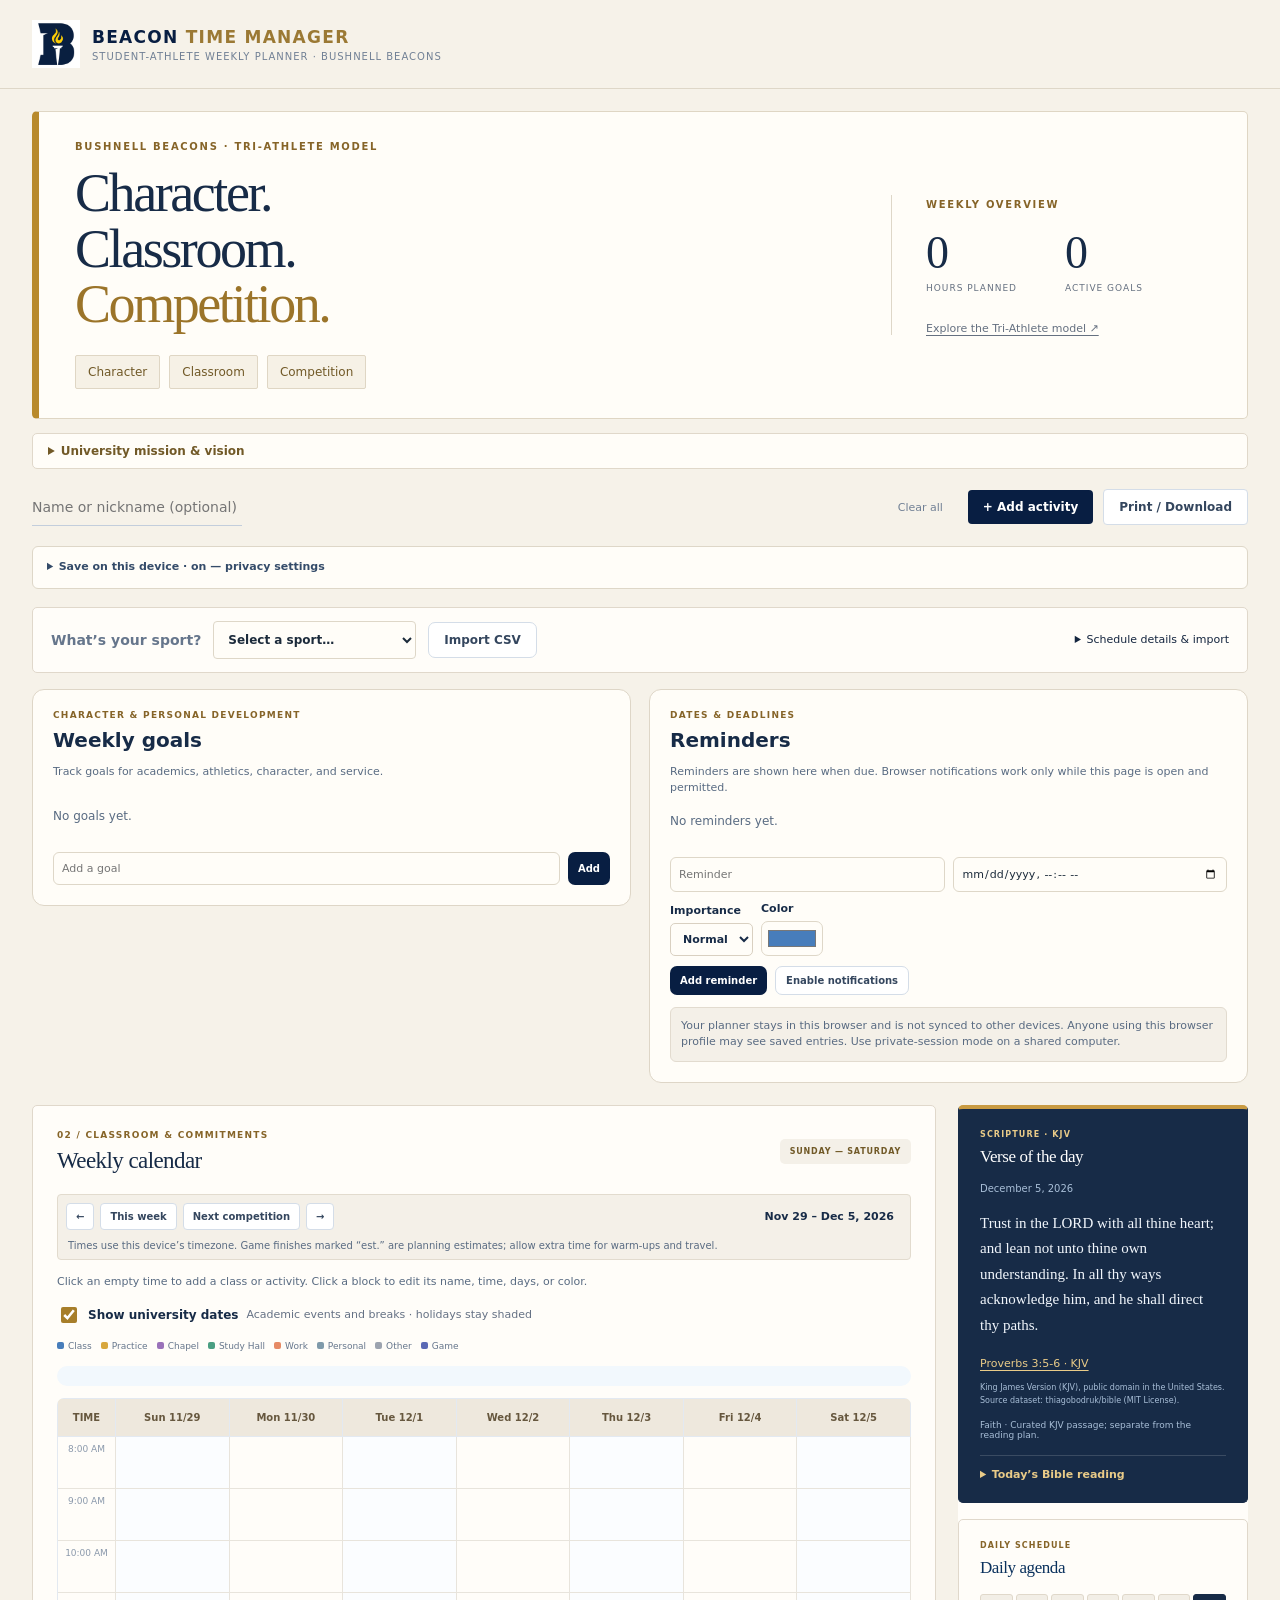
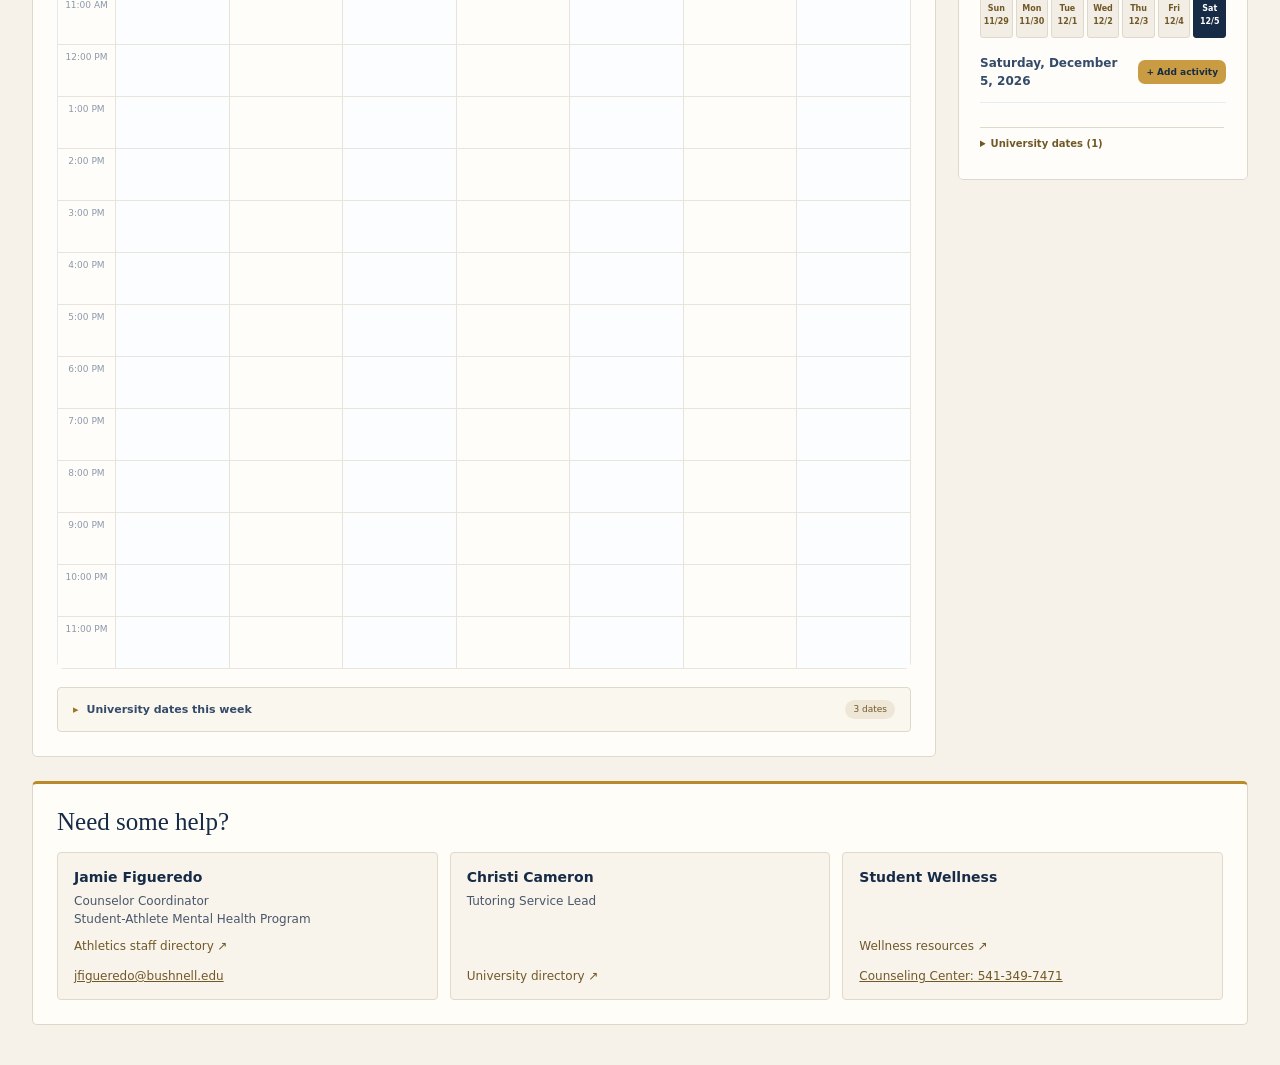
==== commit f396b253: "Add reminder importance colors and editing" ====
--- a/beacon-planner/index.html
+++ b/beacon-planner/index.html
@@ -38,8 +38,8 @@
 input[type=color]{width:100%;height:40px;padding:4px;cursor:pointer;border:1px solid #cbd5e1;border-radius:7px}.fields label:has(input[type=color]){justify-content:space-between}@media screen{.sub,.sport-panel .detail,.hint,.empty-state,.weeknote{color:#596b82}.sport-panel .detail{font-size:11px;line-height:1.65}.empty-state{font-size:12px}.section-index{color:#596b82}}
 @media screen{.tri-athlete-values{display:flex;flex-wrap:wrap;gap:8px;margin-top:18px}.tri-athlete-values a{border:1px solid #ffffff38;border-radius:5px;padding:6px 10px;color:#d9eafa;text-decoration:none;font-size:11px}.tri-athlete-values a:hover{background:#ffffff12;border-color:var(--sky)}.hero-foot{display:flex;flex-direction:column;gap:9px}.hero-foot a{font-size:11px;color:#bfccde;text-decoration:underline;text-underline-offset:3px}.goals-context{margin:0 0 12px}.hero p{max-width:390px}@media(max-width:600px){.hero h2{font-size:43px}.hero p{font-size:12px;max-width:290px}.tri-athlete-values{gap:6px;margin-top:14px}.tri-athlete-values a{font-size:10px;padding:6px 8px}.hero-summary{flex-wrap:wrap}.hero-foot{display:flex;flex-direction:row;max-width:none;flex-basis:100%;gap:18px}.hero-foot a{font-size:10px}}}
 @media print{.tri-athlete-values,.goals-context{display:none!important}}
-@media screen{.hero-summary{flex:0 1 320px;max-width:340px}.hero .university-vision{font-size:11px;line-height:1.65;color:#bfccde;margin:0 0 16px;max-width:100%}.university-vision strong{display:block;font-size:10px;letter-spacing:.08em;text-transform:uppercase;color:#d9eafa;margin-bottom:5px}@media(max-width:600px){.hero-summary{max-width:none}.hero .university-vision{flex-basis:100%;font-size:11px;margin:0}.hero-foot{padding-top:0}}}</style><link rel="stylesheet" href="planner-views.css"><link rel="stylesheet" href="theme.css"></head><body data-planner-view="dashboard"><header><div class="brand"><img class="brand-logo" src="assets/beacon-b.png" alt="Bushnell Beacons B torch logo"><div><h1><span style="color:var(--sky)">BEACON</span> <span style="color:var(--gold)">TIME MANAGER</span></h1><small>Student-Athlete Weekly Planner · Bushnell Beacons</small></div></div><div id="studentLabel"></div></header><main class="wrap"><div class="hero"><div><div class="eyebrow">BUSHNELL BEACONS · TRI-ATHLETE MODEL</div><h2>Character.<br>Classroom.<br><span>Competition.</span></h2><div class="tri-athlete-values" aria-label="Bushnell Tri-Athlete model"><a href="https://bushnellbeacons.com/sports/2020/7/1/beacons-of-character.aspx" target="_blank" rel="noopener">Character</a><a href="https://bushnellbeacons.com/sports/2020/6/19/beacons-in-the-classroom.aspx" target="_blank" rel="noopener">Classroom</a><a href="https://bushnellbeacons.com/sports/2020/6/19/beacons-in-competition.aspx" target="_blank" rel="noopener">Competition</a></div></div><div class="hero-summary"><span class="eyebrow">WEEKLY OVERVIEW</span><div class="hero-metrics"><div><strong id="heroHours">0</strong><span>HOURS PLANNED</span></div><div><strong id="heroGoals">0</strong><span>ACTIVE GOALS</span></div></div><div class="hero-foot"><a href="https://bushnellbeacons.com/sports/growth" target="_blank" rel="noopener">Explore the Tri-Athlete model ↗</a></div></div></div><details class="university-context no-print"><summary>University mission &amp; vision</summary><p><strong>Mission:</strong> Bushnell University fosters wisdom, faith, and service through excellent academic programs within a Christ-centered community.</p><p><strong>Vision:</strong> Bushnell University aspires to be characterized by its commitment to equip students to discover and answer God’s call in their lives.</p><a href="https://bushnell.edu/about/mission-vision/" target="_blank" rel="noopener noreferrer">University mission &amp; vision ↗</a></details><div class="toolbar"><input id="student" placeholder="Name or nickname (optional)" aria-label="Name or nickname (optional)"><button class="gold" id="add">+ Add activity</button><button class="secondary" id="print">Print / Download</button><span class="spacer"></span><button class="secondary" id="reset">Clear all</button></div><div class="sport-panel no-print"><label for="sport" class="sport-question">What’s your sport?</label><select id="sport"><option value="">Select a sport…</option></select><button id="importCSV" class="secondary" type="button">Import CSV</button><input id="csvScheduleFile" type="file" hidden><details class="sport-options"><summary>Schedule details &amp; import</summary><div class="sport-options-content"><p id="sportDurationNote" class="detail"></p><a id="sportSchedule" href="https://bushnellbeacons.com/" target="_blank" rel="noopener">View official schedule ↗</a><button id="syncSport" class="sync-btn">Load saved schedule</button><label for="sportCalendarFile">Import schedule (.ics or .csv)</label><label for="csvYear">CSV year if missing</label><input id="csvYear" type="number" min="1900" max="2200" value="2026" style="width:85px"><input type="file" id="sportCalendarFile" accept=".ics,.csv,text/calendar,text/csv"><div class="detail">Choose a sport to add its saved official season schedule. Schedules do not refresh automatically; check the last-updated date and confirm changes with athletics. Games without a published time are marked TBA.</div><div id="sportStatus" class="status" role="status"></div></div></details></div><div class="layout"><div class="panel"><div class="section-heading"><div><span class="section-index">02 / CLASSROOM &amp; COMMITMENTS</span><h2>Weekly calendar</h2></div><span class="section-pill">SUNDAY — SATURDAY</span></div><div class="weeknav"><button class="secondary" id="prevWeek" aria-label="Previous week">←</button><button class="secondary" id="currentWeek">This week</button><button class="secondary" id="nextCompetition">Next competition</button><button class="secondary" id="nextWeek" aria-label="Next week">→</button><strong id="weekLabel"></strong><span class="weeknote">Times use this device’s timezone. Game finishes marked “est.” are planning estimates; allow extra time for warm-ups and travel.</span></div><div class="sub">Click an empty time to add a class or activity. Click a block to edit its name, time, days, or color.</div><label class="academic-toggle no-print"><input type="checkbox" id="showAcademic" checked> Show university dates <small>Academic events and breaks · holidays stay shaded</small></label><div class="legend" id="legend"></div><div class="official-list" id="datedList"></div><div class="calendar-notes" id="calendarNotes"></div><div class="calendar-wrap" tabindex="0" role="region" aria-label="Weekly calendar, scroll horizontally on small screens"><div class="calendar" id="calendar"></div></div><p class="notice" id="reminderNotice"></p></div><aside class="panel sidebar"><section class="dashboard-agenda-card" id="dashboardAgendaCard"><span class="section-index">DAILY SCHEDULE</span><h2>Daily agenda</h2></section><div id="hoursSummaryCard" hidden><div id="stats"></div><h3 id="total"></h3></div><section><span class="section-index">CHARACTER &amp; PERSONAL DEVELOPMENT</span><h2>Weekly goals</h2><p class="sub goals-context">Track goals for academics, athletics, character, and service.</p><div id="goals"></div><div class="entry"><input id="goalInput" placeholder="Add a goal"><button id="addGoal">Add</button></div></section><section><span class="section-index">DATES &amp; DEADLINES</span><h2>Reminders</h2><div class="sub">Reminders are shown here when due. Browser notifications work only while this page is open and permitted.</div><div id="reminders"></div><div class="entry"><input id="reminderText" placeholder="Reminder"><input type="datetime-local" id="reminderAt" aria-label="Reminder date and time"></div><div class="entry"><button id="addReminder">Add reminder</button><button class="secondary" id="notify">Enable notifications</button></div><div class="hint">Your planner stays in this browser and is not synced to other devices. Anyone using this browser profile may see saved entries. Use private-session mode on a shared computer.</div></section></aside></div><section class="help-box no-print" aria-labelledby="helpHeading"><h2 id="helpHeading">Need some help?</h2><div class="help-links"><article class="help-contact"><a href="https://bushnellbeacons.com/staff-directory/jamie-figueredo/337" target="_blank" rel="noopener noreferrer"><strong>Jamie Figueredo</strong><span class="help-title">Counselor Coordinator<br>Student-Athlete Mental Health Program</span><span>Athletics staff directory ↗</span></a><a class="help-direct" href="mailto:jfigueredo@bushnell.edu">jfigueredo@bushnell.edu</a></article><article class="help-contact"><a href="https://bushnell.edu/directory/christi-cameron/" target="_blank" rel="noopener noreferrer"><strong>Christi Cameron</strong><span class="help-title">Tutoring Service Lead</span><span>University directory ↗</span></a></article><article class="help-contact"><a href="https://bushnell.edu/student-life/wellness/" target="_blank" rel="noopener noreferrer"><strong>Student Wellness</strong><span>Wellness resources ↗</span></a><a class="help-direct" href="tel:+15413497471">Counseling Center: 541-349-7471</a></article></div></section></main><div class="modal" id="modal" role="dialog" aria-modal="true" aria-labelledby="modalTitle"><div class="dialog"><h2 id="modalTitle">Add activity</h2><div class="fields"><label class="full">Class or activity name<input id="evName" placeholder="e.g., Biology 101"></label><label>Category<select id="evCat"></select></label><label>Block color<input id="evColor" type="color" value="#477dbb" aria-label="Activity block color"></label><label>Start time<select id="evStart"></select></label><label>End time<select id="evEnd"></select></label><div class="full"><strong style="font-size:12px">Repeat on</strong><div class="days" id="dayChoices"></div></div></div><div class="error" id="err"></div><div class="actions"><button class="secondary" id="deleteEvent" style="margin-right:auto">Delete</button><button class="secondary" id="cancel">Cancel</button><button id="saveEvent">Save activity</button></div></div></div><script src="vendor/jspdf.umd.min.js"></script><script src="privacy-storage.js"></script><script src="calendar-import.js"></script><script src="csv-import.js"></script><script src="sports-events.js"></script><script src="academic-calendar.js"></script><script src="bible-verses.js"></script><script src="schedule-pdf.js"></script><script>
-(()=>{'use strict';const KEY='beacon-planner-v1';const days=['Sun','Mon','Tue','Wed','Thu','Fri','Sat'];const cats={Class:'#477dbb',Practice:'#d8a73d',Chapel:'#9a72ba','Study Hall':'#4a9e82',Work:'#e68a65',Personal:'#7f9aaa',Other:'#9ca3af',Game:'#5b69b5'};let state={student:'',sport:'',showAcademic:true,events:[],datedEvents:[],goals:[],reminders:[]};let weekStart=startOfWeek(new Date());function startOfWeek(d){const x=new Date(d.getFullYear(),d.getMonth(),d.getDate());x.setDate(x.getDate()-x.getDay());return x}function dayDate(day){const x=new Date(weekStart);x.setDate(x.getDate()+day);return x}function dateKey(d){return d.getFullYear()+'-'+String(d.getMonth()+1).padStart(2,'0')+'-'+String(d.getDate()).padStart(2,'0')}function academicKind(date){const kind=window.BeaconAcademic.kind(date);return kind==='holiday'||state.showAcademic!==false?kind:''}function localMinutes(d){return d.getHours()*60+d.getMinutes()}function eventDate(e){return new Date(e.allDay?e.start+'T12:00:00':e.start)}function eventsForDay(d){const key=dateKey(dayDate(d));return window.BeaconSports.unique(state.datedEvents).filter(e=>e.sport===state.sport&&e.status!=='CANCELLED'&&(e.allDay?e.start<=key&&key<(e.end||e.start+'~'):dateKey(eventDate(e))===key))}function weekShift(n){weekStart.setDate(weekStart.getDate()+7*n);render()} try{const saved=window.BeaconPrivacy.load();if(saved&&Array.isArray(saved.events)&&Array.isArray(saved.goals)&&Array.isArray(saved.reminders))state={...state,...saved}}catch{}if(!Array.isArray(state.datedEvents))state.datedEvents=[];if(state.sport==='volleyball'){state.sport='womens-volleyball';state.datedEvents.forEach(e=>{if(e.sport==='volleyball')e.sport='womens-volleyball'})}let editId=null;const $=id=>document.getElementById(id);const persist=()=>{window.BeaconPrivacy.save(state)};const esc=s=>String(s).replace(/[&<>"']/g,c=>({'&':'&amp;','<':'&lt;','>':'&gt;','"':'&quot;',"'":'&#39;'}[c]));const time=m=>{m=m%1440;const h=Math.floor(m/60),mi=m%60;return `${h%12||12}:${String(mi).padStart(2,'0')} ${h<12?'AM':'PM'}`};const id=()=>Math.random().toString(36).slice(2)+Date.now();const eventColor=e=>/^#[0-9a-f]{6}$/i.test(e.color||'')?e.color:(cats[e.cat]||cats.Other);function colorText(color){const rgb=color.slice(1).match(/../g).map(x=>parseInt(x,16)/255).map(x=>x<=.04045?x/12.92:((x+.055)/1.055)**2.4);return rgb[0]*.2126+rgb[1]*.7152+rgb[2]*.0722>.179?'#000000':'#ffffff'}$('student').value=state.student;$('student').addEventListener('input',e=>{state.student=e.target.value;persist();$('studentLabel').textContent=state.student});$('studentLabel').textContent=state.student;for(const [cat,color] of Object.entries(cats)){$('legend').insertAdjacentHTML('beforeend',`<span><i class="dot" style="background:${color}"></i>${esc(cat)}</span>`);$('evCat').add(new Option(cat,cat))}for(let m=480;m<=1440;m+=30){$('evStart').add(new Option(time(m),m));$('evEnd').add(new Option(time(m),m))}function renderCalendar(){const cal=$('calendar');cal.innerHTML='<div class="timehead">TIME</div>'+days.map((d,i)=>`<div class="dayhead academic-${academicKind(dateKey(dayDate(i)))}">${d} ${dayDate(i).getMonth()+1}/${dayDate(i).getDate()}${academicKind(dateKey(dayDate(i)))?'<small>'+(academicKind(dateKey(dayDate(i)))==='holiday'?'Holiday':'University break')+'</small>':''}</div>`).join('');$('calendarNotes').innerHTML=days.map((day,d)=>{const items=eventsForDay(d).filter(e=>e.allDay||localMinutes(eventDate(e))<480);return items.length?'<div><strong>'+day+' '+esc(dayDate(d).toLocaleDateString())+'</strong>'+items.map(e=>'<div>'+esc(e.title)+' · '+(e.timeUnknown?esc(e.timeLabel||'Time TBA'):e.allDay?'All day':esc(eventDate(e).toLocaleTimeString([], {hour:'numeric',minute:'2-digit'})))+'</div>').join('')+'</div>':''}).join('');for(let h=8;h<24;h++){const row=document.createElement('div');row.className='timecell';row.textContent=time(h*60);cal.append(row);for(let d=0;d<7;d++){const slot=document.createElement('div');slot.className='slot academic-'+academicKind(dateKey(dayDate(d))); slot.dataset.day=d;slot.dataset.hour=h;slot.addEventListener('click',()=>openEditor(null,d,h*60));slot.tabIndex=0;slot.setAttribute('role','button');slot.setAttribute('aria-label','Add activity '+days[d]+' '+time(h*60));slot.addEventListener('keydown',event=>{if(event.target===slot&&(event.key==='Enter'||event.key===' ')){event.preventDefault();openEditor(null,d,h*60)}});const official=eventsForDay(d).filter(e=>!e.allDay&&localMinutes(eventDate(e))>=480).map(e=>{const start=localMinutes(eventDate(e));const timing=window.BeaconSports.timing(e),finish=timing.finish;const end=dateKey(finish)!==dateKey(eventDate(e))?1440:localMinutes(finish);return {id:e.key,name:e.title,cat:e.category||'Game',start,end,days:[d],official:true,estimated:timing.estimated,location:e.location,source:e.source,attendance:e.attendance,description:e.description}});const matches=window.BeaconSports.layout([...state.events.filter(e=>e.days.includes(d)).map(e=>({...e})),...official]).filter(e=>e.start>=h*60&&e.start<h*60+60);matches.forEach((e,j)=>{const ev=document.createElement('div');ev.className='event'+(e.official?' official-event':'');const color=eventColor(e);ev.style.background=color;ev.style.color=colorText(color);ev.style.borderColor=color;ev.style.top='calc(var(--hour-height) * '+((Math.max(e.start,h*60)-h*60)/60)+' + 1px)';ev.style.height='calc(var(--hour-height) * '+((Math.min(e.end,1440)-e.start)/60)+' - 2px)';ev.style.left='calc('+e.lane*100/e.lanes+'% + 2px)';ev.style.width='calc('+100/e.lanes+'% - 4px)';ev.style.zIndex=3+j;ev.innerHTML=`<strong>${esc(e.name)}</strong>${e.start>=h*60&&e.end-e.start>=45?`<span>${time(e.start)}–${time(e.end)}${e.estimated?' (est.)':''}</span>`:''}`;ev.title=`${e.name} · ${time(e.start)}–${time(e.end)}${e.estimated?' (estimated finish)':''} · ${e.official?'View event':'Edit activity'}`;ev.tabIndex=0;ev.setAttribute('role','button');ev.setAttribute('aria-label',ev.title);ev.addEventListener('keydown',key=>{if(key.key==='Enter'||key.key===' '){key.preventDefault();ev.click()}});ev.addEventListener('click',event=>{event.stopPropagation();e.official?alert(e.name+'\n'+new Date(state.datedEvents.find(x=>x.key===e.id).start).toLocaleString()+'\n'+[e.location,e.attendance,e.description,e.source||'Official athletics schedule'].filter(Boolean).join('\n')+(e.estimated?'\nFinish time is a sport-specific planning estimate; allow extra time for warm-ups and travel.':'')):openEditor(e)});slot.append(ev)});cal.append(slot)}}}function renderStats(){const sums={};Object.keys(cats).forEach(c=>sums[c]=0);state.events.forEach(e=>sums[e.cat]=(sums[e.cat]||0)+(e.end-e.start)/60*e.days.length);const total=Object.values(sums).reduce((a,b)=>a+b,0);$('stats').innerHTML=Object.entries(sums).filter(([,v])=>v>0).map(([c,v])=>`<div class="metric"><span><i class="dot" style="background:${cats[c]}"></i>${esc(c)}</span><strong>${v.toFixed(1)} h</strong></div><div class="bar"><div style="width:${total?v/total*100:0}%;background:${cats[c]}"></div></div>`).join('')||'<div class="empty-state">No activities scheduled.</div>';$('total').textContent=`${total.toFixed(1)} hours planned`;$('heroHours').textContent=Number(total.toFixed(1));$('heroGoals').textContent=state.goals.filter(g=>!g.done).length};function renderGoals(){$('heroGoals').textContent=state.goals.filter(g=>!g.done).length;$('goals').innerHTML=state.goals.length?'':'<div class="empty-state">No goals yet.</div>';state.goals.forEach(g=>{const div=document.createElement('div');div.className='goal'+(g.done?' done':'');div.innerHTML=`<input type="checkbox" ${g.done?'checked':''} aria-label="Complete goal"><label>${esc(g.text)}</label><button aria-label="Delete goal">×</button>`;div.querySelector('input').onchange=e=>{g.done=e.target.checked;persist();renderGoals()};div.querySelector('button').onclick=()=>{state.goals=state.goals.filter(x=>x.id!==g.id);persist();renderGoals()};$('goals').append(div)})};function renderReminders(){const now=Date.now();$('reminders').innerHTML=state.reminders.length?'':'<div class="empty-state">No reminders yet.</div>';state.reminders.sort((a,b)=>a.at.localeCompare(b.at)).forEach(r=>{const due=new Date(r.at).getTime()<=now;const div=document.createElement('div');div.className='goal';div.innerHTML=`<label><strong>${due?'🔔 DUE: ':''}${esc(r.text)}</strong><br><small>${esc(new Date(r.at).toLocaleString())}</small></label><button aria-label="Delete reminder">×</button>`;div.querySelector('button').onclick=()=>{state.reminders=state.reminders.filter(x=>x.id!==r.id);persist();renderReminders()};$('reminders').append(div)});$('reminderNotice').textContent=state.reminders.filter(r=>new Date(r.at).getTime()<=now).length?'You have reminders due. Check the Reminders panel.':''};function render(){const finish=dayDate(6);$('weekLabel').textContent=weekStart.toLocaleDateString(undefined,{month:'short',day:'numeric'})+' – '+finish.toLocaleDateString(undefined,{month:'short',day:'numeric',year:'numeric'});renderCalendar();renderStats();renderGoals();renderReminders();renderDatedEvents();document.dispatchEvent(new Event('beacon:render'))};function openEditor(e,d=1,start=480){editId=e?.id||null;$('modalTitle').textContent=e?'Edit activity':'Add activity';$('evName').value=e?.name||'';$('evCat').value=e?.cat||'Class';$('evColor').value=e?eventColor(e):cats.Class;$('saveEvent').textContent=e?'Save changes':'Add to calendar';$('evStart').value=e?.start??start;$('evEnd').value=e?.end??Math.min(start+60,1440);$('dayChoices').innerHTML=days.map((day,i)=>`<label><input type="checkbox" value="${i}" ${e?e.days.includes(i)?'checked':'':i===d?'checked':''}> ${day}</label>`).join('');$('err').textContent='';$('deleteEvent').style.display=e?'':'none';$('modal').classList.add('show');$('evName').focus()};$('evCat').onchange=()=>{$('evColor').value=cats[$('evCat').value]||cats.Other};$('add').onclick=()=>openEditor();$('cancel').onclick=()=>$('modal').classList.remove('show');$('modal').addEventListener('click',e=>{if(e.target===$('modal'))$('modal').classList.remove('show')});$('saveEvent').onclick=()=>{const name=$('evName').value.trim(),cat=$('evCat').value,start=+$('evStart').value,end=+$('evEnd').value,selected=[...$('dayChoices').querySelectorAll('input:checked')].map(x=>+x.value);if(!name||end<=start||!selected.length){$('err').textContent='Enter a name, select at least one day, and choose an end after the start.';return}const item={id:editId||id(),name,cat,start,end,days:selected,color:$('evColor').value};if(editId)state.events=state.events.map(x=>x.id===editId?item:x);else state.events.push(item);persist();$('modal').classList.remove('show');render()};$('deleteEvent').onclick=()=>{if(editId&&confirm('Delete this activity from all selected days?')){state.events=state.events.filter(e=>e.id!==editId);persist();$('modal').classList.remove('show');render()}};$('addGoal').onclick=()=>{const text=$('goalInput').value.trim();if(!text)return;state.goals.push({id:id(),text,done:false});$('goalInput').value='';persist();renderGoals()};$('goalInput').onkeydown=e=>{if(e.key==='Enter')$('addGoal').click()};$('addReminder').onclick=()=>{const text=$('reminderText').value.trim(),at=$('reminderAt').value;if(!text||!at){alert('Enter reminder text and a date/time.');return}state.reminders.push({id:id(),text,at,notified:false});$('reminderText').value='';$('reminderAt').value='';persist();renderReminders()};$('notify').onclick=async()=>{if(!('Notification'in window)){alert('Notifications are not supported in this browser.');return}try{const permission=await Notification.requestPermission();alert(permission==='granted'?'Notifications enabled while this planner is open.':'Notifications were not enabled.')}catch{alert('Notifications require a secure (HTTPS) website.')}};function checkReminders(){let changed=false;state.reminders.forEach(r=>{if(!r.notified&&new Date(r.at).getTime()<=Date.now()){r.notified=true;changed=true;if('Notification'in window&&Notification.permission==='granted'){try{new Notification('Beacon reminder',{body:'You have a reminder due. Open your planner to view it.'})}catch{}}}});if(changed){persist();renderReminders()}}setInterval(checkReminders,30000);$('print').onclick=()=>window.print();$('reset').onclick=()=>{if(confirm('Clear all activities, goals and reminders on this device?')){state={student:'',sport:'',datedEvents:[],events:[],goals:[],reminders:[]};$('sport').value='';updateSportLink();$('student').value='';$('studentLabel').textContent='';persist();render()}};const sports=[['baseball','Baseball'],['mens-basketball',"Men's Basketball"],['womens-basketball',"Women's Basketball"],['mens-soccer',"Men's Soccer"],['womens-soccer',"Women's Soccer"],['womens-volleyball','Volleyball'],['beach-volleyball','Beach Volleyball'],['softball','Softball'],['mens-cross-country',"Men's Cross Country"],['womens-cross-country',"Women's Cross Country"],['mens-track-and-field',"Men's Track & Field"],['womens-track-and-field',"Women's Track & Field"],['mens-golf',"Men's Golf"],['womens-golf',"Women's Golf"],['esports','Esports']];sports.forEach(([slug,label])=>$('sport').add(new Option(label,slug)));$('sport').value=state.sport||'';function updateSportLink(){const slug=$('sport').value;const duration=window.BeaconSports.minutes[slug];$('sportDurationNote').textContent=duration?'Planning length: '+Math.floor(duration/60)+'h'+(duration%60?' '+duration%60+'m':'')+' ('+(['baseball','softball'].includes(slug)?'rounded estimate from two reported Bushnell game times':'provisional estimate; a reliable average was not available')+'). Official end times take precedence. Formats and overtime vary; add warm-up and travel time separately.':'Select your sport to see its estimated competition length.';$('sportSchedule').href=slug?'https://bushnellbeacons.com/sports/'+encodeURIComponent(slug)+'/schedule':'https://bushnellbeacons.com/';$('sportSchedule').textContent=slug?'View official '+$('sport').selectedOptions[0].text+' schedule ↗':'View official schedules ↗'}$('sport').onchange=()=>{state.sport=$('sport').value;persist();updateSportLink();render();if(state.sport)loadSport(true);else $('sportStatus').textContent=''};$('prevWeek').onclick=()=>weekShift(-1);$('nextWeek').onclick=()=>weekShift(1);$('currentWeek').onclick=()=>{weekStart=startOfWeek(new Date());render()};updateSportLink();function focusCompetitionWeek(){const now=Date.now();const list=window.BeaconSports.unique(state.datedEvents).filter(e=>e.sport===state.sport&&e.status!=='CANCELLED'&&e.status!=='POSTPONED').sort((a,b)=>eventDate(a)-eventDate(b));const next=list.find(e=>eventDate(e).getTime()>=now)||list.at(-1);if(next)weekStart=startOfWeek(eventDate(next));return next} $('nextCompetition').onclick=()=>{if(focusCompetitionWeek())render();else $('sportStatus').textContent='No competitions are saved for this sport yet.'};
+@media screen{.hero-summary{flex:0 1 320px;max-width:340px}.hero .university-vision{font-size:11px;line-height:1.65;color:#bfccde;margin:0 0 16px;max-width:100%}.university-vision strong{display:block;font-size:10px;letter-spacing:.08em;text-transform:uppercase;color:#d9eafa;margin-bottom:5px}@media(max-width:600px){.hero-summary{max-width:none}.hero .university-vision{flex-basis:100%;font-size:11px;margin:0}.hero-foot{padding-top:0}}}</style><link rel="stylesheet" href="planner-views.css"><link rel="stylesheet" href="theme.css"></head><body data-planner-view="dashboard"><header><div class="brand"><img class="brand-logo" src="assets/beacon-b.png" alt="Bushnell Beacons B torch logo"><div><h1><span style="color:var(--sky)">BEACON</span> <span style="color:var(--gold)">TIME MANAGER</span></h1><small>Student-Athlete Weekly Planner · Bushnell Beacons</small></div></div><div id="studentLabel"></div></header><main class="wrap"><div class="hero"><div><div class="eyebrow">BUSHNELL BEACONS · TRI-ATHLETE MODEL</div><h2>Character.<br>Classroom.<br><span>Competition.</span></h2><div class="tri-athlete-values" aria-label="Bushnell Tri-Athlete model"><a href="https://bushnellbeacons.com/sports/2020/7/1/beacons-of-character.aspx" target="_blank" rel="noopener">Character</a><a href="https://bushnellbeacons.com/sports/2020/6/19/beacons-in-the-classroom.aspx" target="_blank" rel="noopener">Classroom</a><a href="https://bushnellbeacons.com/sports/2020/6/19/beacons-in-competition.aspx" target="_blank" rel="noopener">Competition</a></div></div><div class="hero-summary"><span class="eyebrow">WEEKLY OVERVIEW</span><div class="hero-metrics"><div><strong id="heroHours">0</strong><span>HOURS PLANNED</span></div><div><strong id="heroGoals">0</strong><span>ACTIVE GOALS</span></div></div><div class="hero-foot"><a href="https://bushnellbeacons.com/sports/growth" target="_blank" rel="noopener">Explore the Tri-Athlete model ↗</a></div></div></div><details class="university-context no-print"><summary>University mission &amp; vision</summary><p><strong>Mission:</strong> Bushnell University fosters wisdom, faith, and service through excellent academic programs within a Christ-centered community.</p><p><strong>Vision:</strong> Bushnell University aspires to be characterized by its commitment to equip students to discover and answer God’s call in their lives.</p><a href="https://bushnell.edu/about/mission-vision/" target="_blank" rel="noopener noreferrer">University mission &amp; vision ↗</a></details><div class="toolbar"><input id="student" placeholder="Name or nickname (optional)" aria-label="Name or nickname (optional)"><button class="gold" id="add">+ Add activity</button><button class="secondary" id="print">Print / Download</button><span class="spacer"></span><button class="secondary" id="reset">Clear all</button></div><div class="sport-panel no-print"><label for="sport" class="sport-question">What’s your sport?</label><select id="sport"><option value="">Select a sport…</option></select><button id="importCSV" class="secondary" type="button">Import CSV</button><input id="csvScheduleFile" type="file" hidden><details class="sport-options"><summary>Schedule details &amp; import</summary><div class="sport-options-content"><p id="sportDurationNote" class="detail"></p><a id="sportSchedule" href="https://bushnellbeacons.com/" target="_blank" rel="noopener">View official schedule ↗</a><button id="syncSport" class="sync-btn">Load saved schedule</button><label for="sportCalendarFile">Import schedule (.ics or .csv)</label><label for="csvYear">CSV year if missing</label><input id="csvYear" type="number" min="1900" max="2200" value="2026" style="width:85px"><input type="file" id="sportCalendarFile" accept=".ics,.csv,text/calendar,text/csv"><div class="detail">Choose a sport to add its saved official season schedule. Schedules do not refresh automatically; check the last-updated date and confirm changes with athletics. Games without a published time are marked TBA.</div><div id="sportStatus" class="status" role="status"></div></div></details></div><div class="layout"><div class="panel"><div class="section-heading"><div><span class="section-index">02 / CLASSROOM &amp; COMMITMENTS</span><h2>Weekly calendar</h2></div><span class="section-pill">SUNDAY — SATURDAY</span></div><div class="weeknav"><button class="secondary" id="prevWeek" aria-label="Previous week">←</button><button class="secondary" id="currentWeek">This week</button><button class="secondary" id="nextCompetition">Next competition</button><button class="secondary" id="nextWeek" aria-label="Next week">→</button><strong id="weekLabel"></strong><span class="weeknote">Times use this device’s timezone. Game finishes marked “est.” are planning estimates; allow extra time for warm-ups and travel.</span></div><div class="sub">Click an empty time to add a class or activity. Click a block to edit its name, time, days, or color.</div><label class="academic-toggle no-print"><input type="checkbox" id="showAcademic" checked> Show university dates <small>Academic events and breaks · holidays stay shaded</small></label><div class="legend" id="legend"></div><div class="official-list" id="datedList"></div><div class="calendar-notes" id="calendarNotes"></div><div class="calendar-wrap" tabindex="0" role="region" aria-label="Weekly calendar, scroll horizontally on small screens"><div class="calendar" id="calendar"></div></div><p class="notice" id="reminderNotice"></p></div><aside class="panel sidebar"><section class="dashboard-agenda-card" id="dashboardAgendaCard"><span class="section-index">DAILY SCHEDULE</span><h2>Daily agenda</h2></section><div id="hoursSummaryCard" hidden><div id="stats"></div><h3 id="total"></h3></div><section><span class="section-index">CHARACTER &amp; PERSONAL DEVELOPMENT</span><h2>Weekly goals</h2><p class="sub goals-context">Track goals for academics, athletics, character, and service.</p><div id="goals"></div><div class="entry"><input id="goalInput" placeholder="Add a goal"><button id="addGoal">Add</button></div></section><section><span class="section-index">DATES &amp; DEADLINES</span><h2>Reminders</h2><div class="sub">Reminders are shown here when due. Browser notifications work only while this page is open and permitted.</div><div id="reminders"></div><div class="entry"><input id="reminderText" placeholder="Reminder"><input type="datetime-local" id="reminderAt" aria-label="Reminder date and time"></div><div class="entry reminder-options"><label>Importance<select id="reminderPriority"><option value="low">Low</option><option value="normal" selected>Normal</option><option value="high">High</option></select></label><label>Color<input id="reminderColor" type="color" value="#477dbb" aria-label="Reminder color"></label></div><div class="entry"><button id="addReminder">Add reminder</button><button id="cancelReminderEdit" class="secondary" hidden>Cancel edit</button><button class="secondary" id="notify">Enable notifications</button></div><div class="hint">Your planner stays in this browser and is not synced to other devices. Anyone using this browser profile may see saved entries. Use private-session mode on a shared computer.</div></section></aside></div><section class="help-box no-print" aria-labelledby="helpHeading"><h2 id="helpHeading">Need some help?</h2><div class="help-links"><article class="help-contact"><a href="https://bushnellbeacons.com/staff-directory/jamie-figueredo/337" target="_blank" rel="noopener noreferrer"><strong>Jamie Figueredo</strong><span class="help-title">Counselor Coordinator<br>Student-Athlete Mental Health Program</span><span>Athletics staff directory ↗</span></a><a class="help-direct" href="mailto:jfigueredo@bushnell.edu">jfigueredo@bushnell.edu</a></article><article class="help-contact"><a href="https://bushnell.edu/directory/christi-cameron/" target="_blank" rel="noopener noreferrer"><strong>Christi Cameron</strong><span class="help-title">Tutoring Service Lead</span><span>University directory ↗</span></a></article><article class="help-contact"><a href="https://bushnell.edu/student-life/wellness/" target="_blank" rel="noopener noreferrer"><strong>Student Wellness</strong><span>Wellness resources ↗</span></a><a class="help-direct" href="tel:+15413497471">Counseling Center: 541-349-7471</a></article></div></section></main><div class="modal" id="modal" role="dialog" aria-modal="true" aria-labelledby="modalTitle"><div class="dialog"><h2 id="modalTitle">Add activity</h2><div class="fields"><label class="full">Class or activity name<input id="evName" placeholder="e.g., Biology 101"></label><label>Category<select id="evCat"></select></label><label>Block color<input id="evColor" type="color" value="#477dbb" aria-label="Activity block color"></label><label>Start time<select id="evStart"></select></label><label>End time<select id="evEnd"></select></label><div class="full"><strong style="font-size:12px">Repeat on</strong><div class="days" id="dayChoices"></div></div></div><div class="error" id="err"></div><div class="actions"><button class="secondary" id="deleteEvent" style="margin-right:auto">Delete</button><button class="secondary" id="cancel">Cancel</button><button id="saveEvent">Save activity</button></div></div></div><script src="vendor/jspdf.umd.min.js"></script><script src="privacy-storage.js"></script><script src="calendar-import.js"></script><script src="csv-import.js"></script><script src="sports-events.js"></script><script src="academic-calendar.js"></script><script src="bible-verses.js"></script><script src="schedule-pdf.js"></script><script>
+(()=>{'use strict';const KEY='beacon-planner-v1';const days=['Sun','Mon','Tue','Wed','Thu','Fri','Sat'];const cats={Class:'#477dbb',Practice:'#d8a73d',Chapel:'#9a72ba','Study Hall':'#4a9e82',Work:'#e68a65',Personal:'#7f9aaa',Other:'#9ca3af',Game:'#5b69b5'};let state={student:'',sport:'',showAcademic:true,events:[],datedEvents:[],goals:[],reminders:[]};let weekStart=startOfWeek(new Date());function startOfWeek(d){const x=new Date(d.getFullYear(),d.getMonth(),d.getDate());x.setDate(x.getDate()-x.getDay());return x}function dayDate(day){const x=new Date(weekStart);x.setDate(x.getDate()+day);return x}function dateKey(d){return d.getFullYear()+'-'+String(d.getMonth()+1).padStart(2,'0')+'-'+String(d.getDate()).padStart(2,'0')}function academicKind(date){const kind=window.BeaconAcademic.kind(date);return kind==='holiday'||state.showAcademic!==false?kind:''}function localMinutes(d){return d.getHours()*60+d.getMinutes()}function eventDate(e){return new Date(e.allDay?e.start+'T12:00:00':e.start)}function eventsForDay(d){const key=dateKey(dayDate(d));return window.BeaconSports.unique(state.datedEvents).filter(e=>e.sport===state.sport&&e.status!=='CANCELLED'&&(e.allDay?e.start<=key&&key<(e.end||e.start+'~'):dateKey(eventDate(e))===key))}function weekShift(n){weekStart.setDate(weekStart.getDate()+7*n);render()} try{const saved=window.BeaconPrivacy.load();if(saved&&Array.isArray(saved.events)&&Array.isArray(saved.goals)&&Array.isArray(saved.reminders))state={...state,...saved}}catch{}if(!Array.isArray(state.datedEvents))state.datedEvents=[];if(state.sport==='volleyball'){state.sport='womens-volleyball';state.datedEvents.forEach(e=>{if(e.sport==='volleyball')e.sport='womens-volleyball'})}let editId=null;const $=id=>document.getElementById(id);const persist=()=>{window.BeaconPrivacy.save(state)};const esc=s=>String(s).replace(/[&<>"']/g,c=>({'&':'&amp;','<':'&lt;','>':'&gt;','"':'&quot;',"'":'&#39;'}[c]));const time=m=>{m=m%1440;const h=Math.floor(m/60),mi=m%60;return `${h%12||12}:${String(mi).padStart(2,'0')} ${h<12?'AM':'PM'}`};const id=()=>Math.random().toString(36).slice(2)+Date.now();const eventColor=e=>/^#[0-9a-f]{6}$/i.test(e.color||'')?e.color:(cats[e.cat]||cats.Other);function colorText(color){const rgb=color.slice(1).match(/../g).map(x=>parseInt(x,16)/255).map(x=>x<=.04045?x/12.92:((x+.055)/1.055)**2.4);return rgb[0]*.2126+rgb[1]*.7152+rgb[2]*.0722>.179?'#000000':'#ffffff'}$('student').value=state.student;$('student').addEventListener('input',e=>{state.student=e.target.value;persist();$('studentLabel').textContent=state.student});$('studentLabel').textContent=state.student;for(const [cat,color] of Object.entries(cats)){$('legend').insertAdjacentHTML('beforeend',`<span><i class="dot" style="background:${color}"></i>${esc(cat)}</span>`);$('evCat').add(new Option(cat,cat))}for(let m=480;m<=1440;m+=30){$('evStart').add(new Option(time(m),m));$('evEnd').add(new Option(time(m),m))}function renderCalendar(){const cal=$('calendar');cal.innerHTML='<div class="timehead">TIME</div>'+days.map((d,i)=>`<div class="dayhead academic-${academicKind(dateKey(dayDate(i)))}">${d} ${dayDate(i).getMonth()+1}/${dayDate(i).getDate()}${academicKind(dateKey(dayDate(i)))?'<small>'+(academicKind(dateKey(dayDate(i)))==='holiday'?'Holiday':'University break')+'</small>':''}</div>`).join('');$('calendarNotes').innerHTML=days.map((day,d)=>{const items=eventsForDay(d).filter(e=>e.allDay||localMinutes(eventDate(e))<480);return items.length?'<div><strong>'+day+' '+esc(dayDate(d).toLocaleDateString())+'</strong>'+items.map(e=>'<div>'+esc(e.title)+' · '+(e.timeUnknown?esc(e.timeLabel||'Time TBA'):e.allDay?'All day':esc(eventDate(e).toLocaleTimeString([], {hour:'numeric',minute:'2-digit'})))+'</div>').join('')+'</div>':''}).join('');for(let h=8;h<24;h++){const row=document.createElement('div');row.className='timecell';row.textContent=time(h*60);cal.append(row);for(let d=0;d<7;d++){const slot=document.createElement('div');slot.className='slot academic-'+academicKind(dateKey(dayDate(d))); slot.dataset.day=d;slot.dataset.hour=h;slot.addEventListener('click',()=>openEditor(null,d,h*60));slot.tabIndex=0;slot.setAttribute('role','button');slot.setAttribute('aria-label','Add activity '+days[d]+' '+time(h*60));slot.addEventListener('keydown',event=>{if(event.target===slot&&(event.key==='Enter'||event.key===' ')){event.preventDefault();openEditor(null,d,h*60)}});const official=eventsForDay(d).filter(e=>!e.allDay&&localMinutes(eventDate(e))>=480).map(e=>{const start=localMinutes(eventDate(e));const timing=window.BeaconSports.timing(e),finish=timing.finish;const end=dateKey(finish)!==dateKey(eventDate(e))?1440:localMinutes(finish);return {id:e.key,name:e.title,cat:e.category||'Game',start,end,days:[d],official:true,estimated:timing.estimated,location:e.location,source:e.source,attendance:e.attendance,description:e.description}});const matches=window.BeaconSports.layout([...state.events.filter(e=>e.days.includes(d)).map(e=>({...e})),...official]).filter(e=>e.start>=h*60&&e.start<h*60+60);matches.forEach((e,j)=>{const ev=document.createElement('div');ev.className='event'+(e.official?' official-event':'');const color=eventColor(e);ev.style.background=color;ev.style.color=colorText(color);ev.style.borderColor=color;ev.style.top='calc(var(--hour-height) * '+((Math.max(e.start,h*60)-h*60)/60)+' + 1px)';ev.style.height='calc(var(--hour-height) * '+((Math.min(e.end,1440)-e.start)/60)+' - 2px)';ev.style.left='calc('+e.lane*100/e.lanes+'% + 2px)';ev.style.width='calc('+100/e.lanes+'% - 4px)';ev.style.zIndex=3+j;ev.innerHTML=`<strong>${esc(e.name)}</strong>${e.start>=h*60&&e.end-e.start>=45?`<span>${time(e.start)}–${time(e.end)}${e.estimated?' (est.)':''}</span>`:''}`;ev.title=`${e.name} · ${time(e.start)}–${time(e.end)}${e.estimated?' (estimated finish)':''} · ${e.official?'View event':'Edit activity'}`;ev.tabIndex=0;ev.setAttribute('role','button');ev.setAttribute('aria-label',ev.title);ev.addEventListener('keydown',key=>{if(key.key==='Enter'||key.key===' '){key.preventDefault();ev.click()}});ev.addEventListener('click',event=>{event.stopPropagation();e.official?alert(e.name+'\n'+new Date(state.datedEvents.find(x=>x.key===e.id).start).toLocaleString()+'\n'+[e.location,e.attendance,e.description,e.source||'Official athletics schedule'].filter(Boolean).join('\n')+(e.estimated?'\nFinish time is a sport-specific planning estimate; allow extra time for warm-ups and travel.':'')):openEditor(e)});slot.append(ev)});cal.append(slot)}}}function renderStats(){const sums={};Object.keys(cats).forEach(c=>sums[c]=0);state.events.forEach(e=>sums[e.cat]=(sums[e.cat]||0)+(e.end-e.start)/60*e.days.length);const total=Object.values(sums).reduce((a,b)=>a+b,0);$('stats').innerHTML=Object.entries(sums).filter(([,v])=>v>0).map(([c,v])=>`<div class="metric"><span><i class="dot" style="background:${cats[c]}"></i>${esc(c)}</span><strong>${v.toFixed(1)} h</strong></div><div class="bar"><div style="width:${total?v/total*100:0}%;background:${cats[c]}"></div></div>`).join('')||'<div class="empty-state">No activities scheduled.</div>';$('total').textContent=`${total.toFixed(1)} hours planned`;$('heroHours').textContent=Number(total.toFixed(1));$('heroGoals').textContent=state.goals.filter(g=>!g.done).length};function renderGoals(){$('heroGoals').textContent=state.goals.filter(g=>!g.done).length;$('goals').innerHTML=state.goals.length?'':'<div class="empty-state">No goals yet.</div>';state.goals.forEach(g=>{const div=document.createElement('div');div.className='goal'+(g.done?' done':'');div.innerHTML=`<input type="checkbox" ${g.done?'checked':''} aria-label="Complete goal"><label>${esc(g.text)}</label><button aria-label="Delete goal">×</button>`;div.querySelector('input').onchange=e=>{g.done=e.target.checked;persist();renderGoals()};div.querySelector('button').onclick=()=>{state.goals=state.goals.filter(x=>x.id!==g.id);persist();renderGoals()};$('goals').append(div)})};let reminderEditId=null;const reminderColors={low:'#4a9e82',normal:'#477dbb',high:'#b45309'};const reminderPriority=r=>Object.hasOwn(reminderColors,r.priority)?r.priority:'normal';const reminderColor=r=>/^#[0-9a-f]{6}$/i.test(r.color||'')?r.color:reminderColors[reminderPriority(r)];function resetReminderEditor(){reminderEditId=null;$('reminderText').value='';$('reminderAt').value='';$('reminderPriority').value='normal';$('reminderColor').value=reminderColors.normal;$('addReminder').textContent='Add reminder';$('cancelReminderEdit').hidden=true;}function renderReminders(){const now=Date.now();$('reminders').innerHTML=state.reminders.length?'':'<div class="empty-state">No reminders yet.</div>';[...state.reminders].sort((a,b)=>a.at.localeCompare(b.at)).forEach(r=>{const due=new Date(r.at).getTime()<=now,priority=reminderPriority(r);const div=document.createElement('div');div.className='goal reminder-item';div.dataset.priority=priority;div.style.borderLeftColor=reminderColor(r);div.innerHTML=`<div class="reminder-content"><strong>${due?'🔔 DUE: ':''}${esc(r.text)}</strong><br><small>${esc(new Date(r.at).toLocaleString())}</small><span class="reminder-importance">${priority[0].toUpperCase()+priority.slice(1)} importance</span></div><div class="reminder-actions"><button class="secondary edit-reminder" aria-label="Edit reminder: ${esc(r.text)}">Edit</button><button class="delete-reminder" aria-label="Delete reminder: ${esc(r.text)}">×</button></div>`;div.querySelector('.edit-reminder').onclick=()=>{reminderEditId=r.id;$('reminderText').value=r.text;$('reminderAt').value=r.at;$('reminderPriority').value=priority;$('reminderColor').value=reminderColor(r);$('addReminder').textContent='Save reminder';$('cancelReminderEdit').hidden=false;$('reminderText').focus();};div.querySelector('.delete-reminder').onclick=()=>{state.reminders=state.reminders.filter(x=>x.id!==r.id);if(reminderEditId===r.id)resetReminderEditor();persist();renderReminders();};$('reminders').append(div);});$('reminderNotice').textContent=state.reminders.some(r=>new Date(r.at).getTime()<=now)?'You have reminders due. Check the Reminders panel.':''};function render(){const finish=dayDate(6);$('weekLabel').textContent=weekStart.toLocaleDateString(undefined,{month:'short',day:'numeric'})+' – '+finish.toLocaleDateString(undefined,{month:'short',day:'numeric',year:'numeric'});renderCalendar();renderStats();renderGoals();renderReminders();renderDatedEvents();document.dispatchEvent(new Event('beacon:render'))};function openEditor(e,d=1,start=480){editId=e?.id||null;$('modalTitle').textContent=e?'Edit activity':'Add activity';$('evName').value=e?.name||'';$('evCat').value=e?.cat||'Class';$('evColor').value=e?eventColor(e):cats.Class;$('saveEvent').textContent=e?'Save changes':'Add to calendar';$('evStart').value=e?.start??start;$('evEnd').value=e?.end??Math.min(start+60,1440);$('dayChoices').innerHTML=days.map((day,i)=>`<label><input type="checkbox" value="${i}" ${e?e.days.includes(i)?'checked':'':i===d?'checked':''}> ${day}</label>`).join('');$('err').textContent='';$('deleteEvent').style.display=e?'':'none';$('modal').classList.add('show');$('evName').focus()};$('evCat').onchange=()=>{$('evColor').value=cats[$('evCat').value]||cats.Other};$('add').onclick=()=>openEditor();$('cancel').onclick=()=>$('modal').classList.remove('show');$('modal').addEventListener('click',e=>{if(e.target===$('modal'))$('modal').classList.remove('show')});$('saveEvent').onclick=()=>{const name=$('evName').value.trim(),cat=$('evCat').value,start=+$('evStart').value,end=+$('evEnd').value,selected=[...$('dayChoices').querySelectorAll('input:checked')].map(x=>+x.value);if(!name||end<=start||!selected.length){$('err').textContent='Enter a name, select at least one day, and choose an end after the start.';return}const item={id:editId||id(),name,cat,start,end,days:selected,color:$('evColor').value};if(editId)state.events=state.events.map(x=>x.id===editId?item:x);else state.events.push(item);persist();$('modal').classList.remove('show');render()};$('deleteEvent').onclick=()=>{if(editId&&confirm('Delete this activity from all selected days?')){state.events=state.events.filter(e=>e.id!==editId);persist();$('modal').classList.remove('show');render()}};$('addGoal').onclick=()=>{const text=$('goalInput').value.trim();if(!text)return;state.goals.push({id:id(),text,done:false});$('goalInput').value='';persist();renderGoals()};$('goalInput').onkeydown=e=>{if(e.key==='Enter')$('addGoal').click()};$('reminderPriority').onchange=()=>{$('reminderColor').value=reminderColors[$('reminderPriority').value]||reminderColors.normal;};$('cancelReminderEdit').onclick=resetReminderEditor;$('addReminder').onclick=()=>{const text=$('reminderText').value.trim(),at=$('reminderAt').value;if(!text||!at||!Number.isFinite(new Date(at).getTime())){alert('Enter reminder text and a valid date/time.');return;}const previous=state.reminders.find(r=>r.id===reminderEditId);const item={id:previous?.id||id(),text,at,priority:$('reminderPriority').value,color:$('reminderColor').value,notified:previous&&previous.at===at?previous.notified:false};if(previous)state.reminders=state.reminders.map(r=>r.id===previous.id?item:r);else state.reminders.push(item);resetReminderEditor();persist();renderReminders();};$('notify').onclick=async()=>{if(!('Notification'in window)){alert('Notifications are not supported in this browser.');return}try{const permission=await Notification.requestPermission();alert(permission==='granted'?'Notifications enabled while this planner is open.':'Notifications were not enabled.')}catch{alert('Notifications require a secure (HTTPS) website.')}};function checkReminders(){let changed=false;state.reminders.forEach(r=>{if(!r.notified&&new Date(r.at).getTime()<=Date.now()){r.notified=true;changed=true;if('Notification'in window&&Notification.permission==='granted'){try{new Notification('Beacon reminder',{body:'You have a reminder due. Open your planner to view it.'})}catch{}}}});if(changed){persist();renderReminders()}}setInterval(checkReminders,30000);$('print').onclick=()=>window.print();$('reset').onclick=()=>{if(confirm('Clear all activities, goals and reminders on this device?')){resetReminderEditor();state={student:'',sport:'',datedEvents:[],events:[],goals:[],reminders:[]};$('sport').value='';updateSportLink();$('student').value='';$('studentLabel').textContent='';persist();render()}};const sports=[['baseball','Baseball'],['mens-basketball',"Men's Basketball"],['womens-basketball',"Women's Basketball"],['mens-soccer',"Men's Soccer"],['womens-soccer',"Women's Soccer"],['womens-volleyball','Volleyball'],['beach-volleyball','Beach Volleyball'],['softball','Softball'],['mens-cross-country',"Men's Cross Country"],['womens-cross-country',"Women's Cross Country"],['mens-track-and-field',"Men's Track & Field"],['womens-track-and-field',"Women's Track & Field"],['mens-golf',"Men's Golf"],['womens-golf',"Women's Golf"],['esports','Esports']];sports.forEach(([slug,label])=>$('sport').add(new Option(label,slug)));$('sport').value=state.sport||'';function updateSportLink(){const slug=$('sport').value;const duration=window.BeaconSports.minutes[slug];$('sportDurationNote').textContent=duration?'Planning length: '+Math.floor(duration/60)+'h'+(duration%60?' '+duration%60+'m':'')+' ('+(['baseball','softball'].includes(slug)?'rounded estimate from two reported Bushnell game times':'provisional estimate; a reliable average was not available')+'). Official end times take precedence. Formats and overtime vary; add warm-up and travel time separately.':'Select your sport to see its estimated competition length.';$('sportSchedule').href=slug?'https://bushnellbeacons.com/sports/'+encodeURIComponent(slug)+'/schedule':'https://bushnellbeacons.com/';$('sportSchedule').textContent=slug?'View official '+$('sport').selectedOptions[0].text+' schedule ↗':'View official schedules ↗'}$('sport').onchange=()=>{state.sport=$('sport').value;persist();updateSportLink();render();if(state.sport)loadSport(true);else $('sportStatus').textContent=''};$('prevWeek').onclick=()=>weekShift(-1);$('nextWeek').onclick=()=>weekShift(1);$('currentWeek').onclick=()=>{weekStart=startOfWeek(new Date());render()};updateSportLink();function focusCompetitionWeek(){const now=Date.now();const list=window.BeaconSports.unique(state.datedEvents).filter(e=>e.sport===state.sport&&e.status!=='CANCELLED'&&e.status!=='POSTPONED').sort((a,b)=>eventDate(a)-eventDate(b));const next=list.find(e=>eventDate(e).getTime()>=now)||list.at(-1);if(next)weekStart=startOfWeek(eventDate(next));return next} $('nextCompetition').onclick=()=>{if(focusCompetitionWeek())render();else $('sportStatus').textContent='No competitions are saved for this sport yet.'};
 let sportRequest=0;async function loadSport(showCompetition=false){if(!state.sport)return;const sport=state.sport,request=++sportRequest;$('sportStatus').textContent='Loading '+$('sport').selectedOptions[0].text+' saved season schedule…';try{const response=await fetch('schedules/'+encodeURIComponent(sport)+'.json',{cache:'no-cache'});const data=await response.json();if(!response.ok||data.available===false)throw Error(data.error||'A saved schedule is unavailable for this sport. Use the official schedule link.');if(!Array.isArray(data.events))throw Error('Invalid calendar response');if(request!==sportRequest||sport!==state.sport)return;state.datedEvents=state.datedEvents.filter(e=>e.sport!==sport||e.source!=='Official Bushnell schedule');const unique=new Map(data.events.filter(e=>e.start&&e.title).map(e=>[e.id||e.start+'|'+e.title,e]));for(const [uid,e] of unique)state.datedEvents.push({...e,sport,key:sport+'|official|'+uid,source:'Official Bushnell schedule'});state.datedEvents=window.BeaconSports.unique(state.datedEvents);persist();if(showCompetition===true)focusCompetitionWeek();render();$('sportStatus').textContent=(unique.size?unique.size+' official competitions loaded':'The schedule contains no competitions')+' · Saved schedule updated '+new Date(data.fetchedAt||Date.now()).toLocaleDateString()+(data.skipped?' · '+data.skipped+' entries could not be verified':'')+' · '+(data.note||'Confirm changes with the official athletics site.')}catch(error){if(request!==sportRequest||sport!==state.sport)return;$('sportStatus').textContent=navigator.onLine===false?'You are offline. Previously saved events are kept.':error.message+' Previously saved events are kept.'}}$('syncSport').onclick=loadSport;
 function renderDatedEvents(){const list=window.BeaconSports.unique(state.datedEvents).filter(e=>e.sport===state.sport&&e.status!=='CANCELLED').sort((a,b)=>a.start.localeCompare(b.start));$('datedList').innerHTML=list.length?'<details><summary>Saved calendar events ('+list.length+')</summary>'+list.slice(0,8).map(e=>'<div>'+esc(eventDate(e).toLocaleDateString())+' · '+esc(e.title)+' · '+esc(e.source||'Imported calendar')+'</div>').join('')+'</details>':''}
 $('sportCalendarFile').onchange=async event=>{const file=event.target.files?.[0];if(!file)return;if(event.target.id==='csvScheduleFile'&&!/\.csv$/i.test(file.name)){$('sportStatus').textContent='Choose a CSV (.csv) file. In Excel or Google Sheets, export or download as CSV first.';event.target.value='';return;}const sport=state.sport;if(!sport){$('sportStatus').textContent='Select a sport before importing.';event.target.value='';return}try{if(file.size>2000000)throw Error('Calendar file is too large (2 MB maximum).');const csv=/\.csv$/i.test(file.name);const text=await file.text();const data=csv?window.BeaconCSV.parse(text,{year:Number($('csvYear').value)}):window.BeaconICS.parse(text);if(csv&&!confirm('Import '+data.events.length+' entries for '+$('sport').selectedOptions[0].text+'? Missing years use '+$('csvYear').value+'. '+data.needsReview+' entries need time/end confirmation and will appear as date notes. '+data.skipped+' rows skipped.'+(data.warnings.length?'\n'+data.warnings.join('\n'):''))){event.target.value='';return;}const items=data.events;const known=new Map(state.datedEvents.map(e=>[e.key,e]));for(const item of items){const key=sport+'|import|'+(item.id||item.start+'|'+item.title);known.set(key,{...item,key,sport,source:'Imported calendar'})}state.datedEvents=window.BeaconSports.unique([...known.values()]);persist();if(csv&&items.length){const first=[...items].sort((a,b)=>eventDate(a)-eventDate(b))[0];weekStart=startOfWeek(eventDate(first));}render();if(state.sport===sport)$('sportStatus').textContent='Imported or updated '+items.length+' events; skipped '+data.skipped+' unsupported or invalid entries. '+(csv?data.needsReview+' entries need time/end confirmation. Times use Pacific time.':'Recurring calendar rules are not supported.')}catch(error){$('sportStatus').textContent='Unable to import calendar: '+error.message}event.target.value=''};
--- a/beacon-planner/planner-views.css
+++ b/beacon-planner/planner-views.css
@@ -73,3 +73,5 @@
 .help-links .help-title{color:#49576a;line-height:1.5}.help-links a>span:last-child{margin-top:auto;padding-top:4px}
 
 .help-contact{display:flex;flex-direction:column;min-width:0;border:1px solid #e1d9ca;border-radius:4px;background:#f8f4ec}.help-contact>a{border:0;background:transparent}.help-contact>a:first-child{flex:1}.help-links .help-direct{display:block;padding:0 16px 16px;font-size:12px;color:#715927;text-decoration:underline;overflow-wrap:anywhere}.help-links .help-direct:hover{background:transparent;color:#172b47}
+
+.reminder-options{align-items:end}.reminder-options label{display:flex;flex-direction:column;gap:6px;font-size:11px;font-weight:600;min-width:0}.reminder-options select{padding:8px;border:1px solid #d9d0c1;border-radius:5px;background:#fffdf8;color:#172b47}.reminder-options input[type=color]{width:62px;height:35px;flex:none}.reminder-item{border-left:5px solid #477dbb;padding:10px 12px!important;margin-top:10px;border-radius:4px;background:#f8f4ec;display:flex;align-items:center;gap:10px}.reminder-content{min-width:0;flex:1;overflow-wrap:anywhere}.reminder-content small{color:#596b82}.reminder-importance{display:block;margin-top:5px;font-size:10px;font-weight:700;color:#49576a}.reminder-actions{display:flex;gap:6px;align-items:center}.reminder-actions button{padding:6px 9px;font-size:11px}.reminder-options~.entry [hidden]{display:none!important}
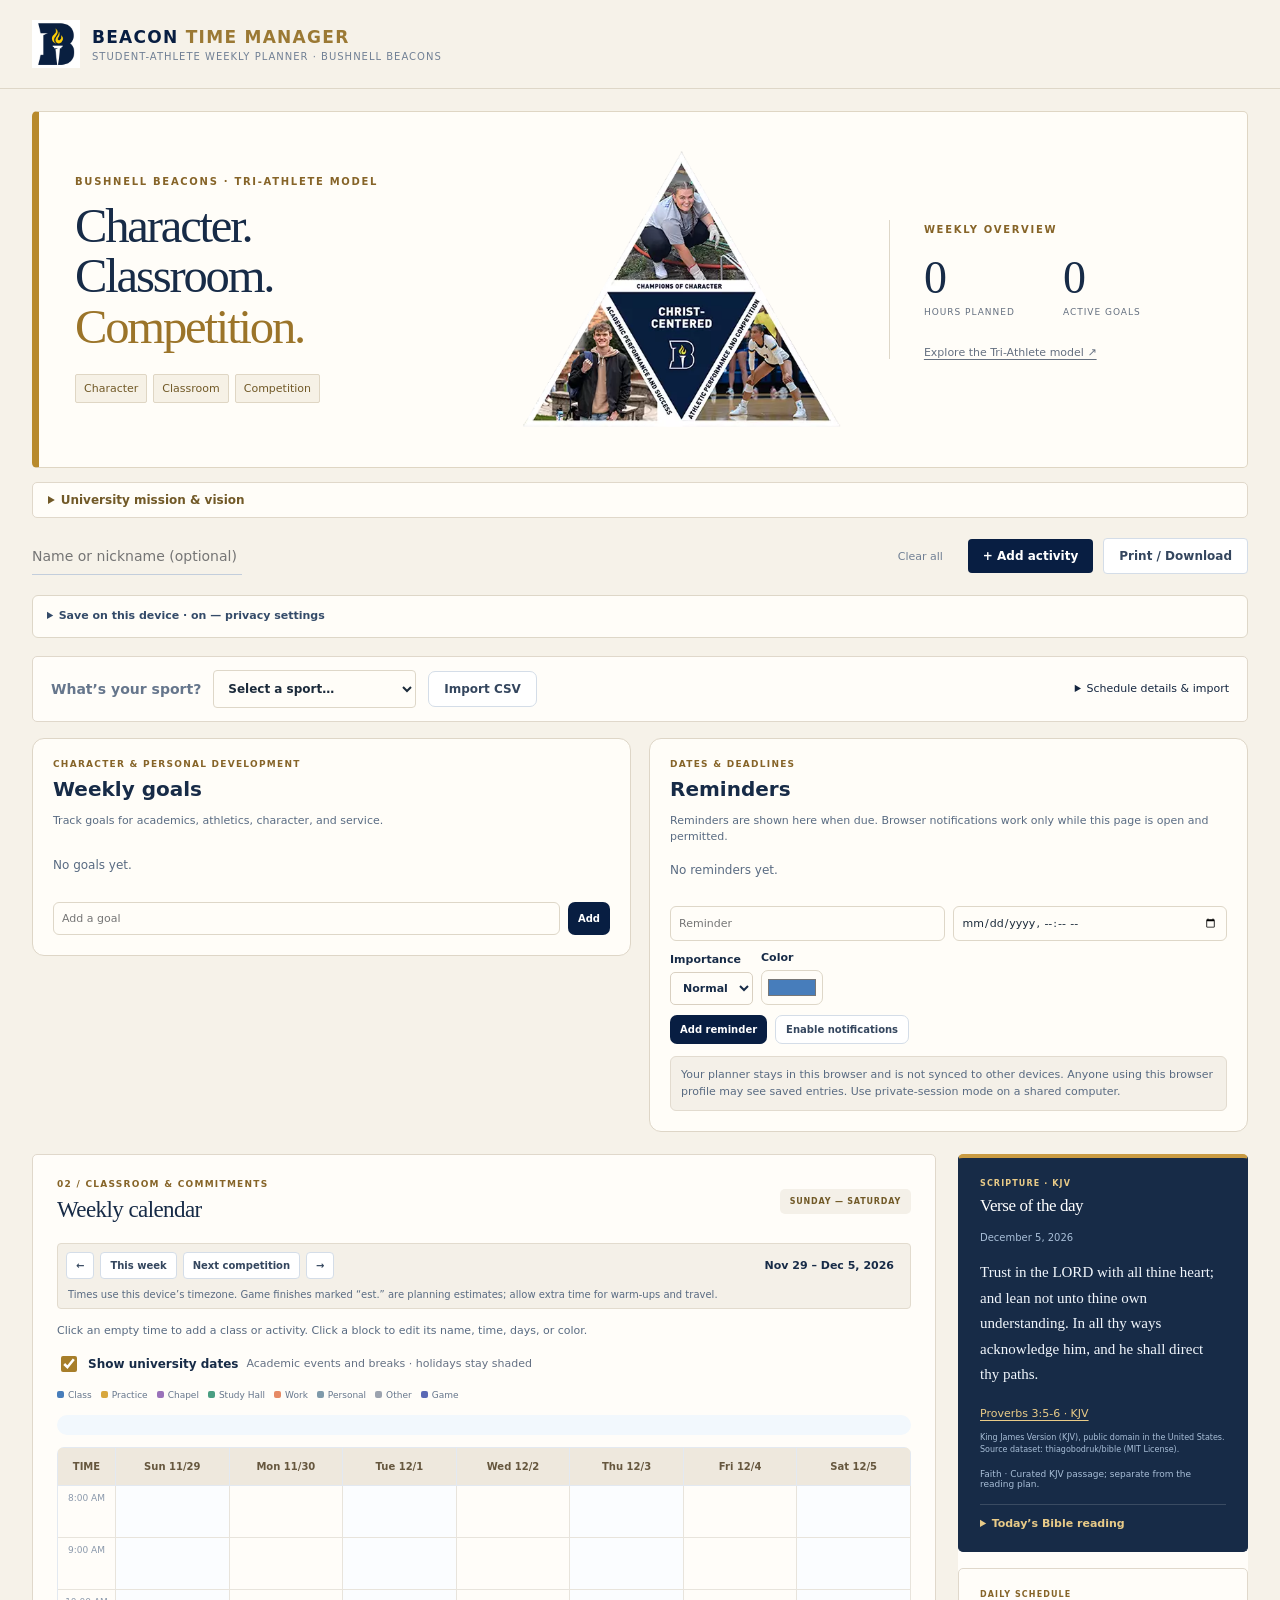
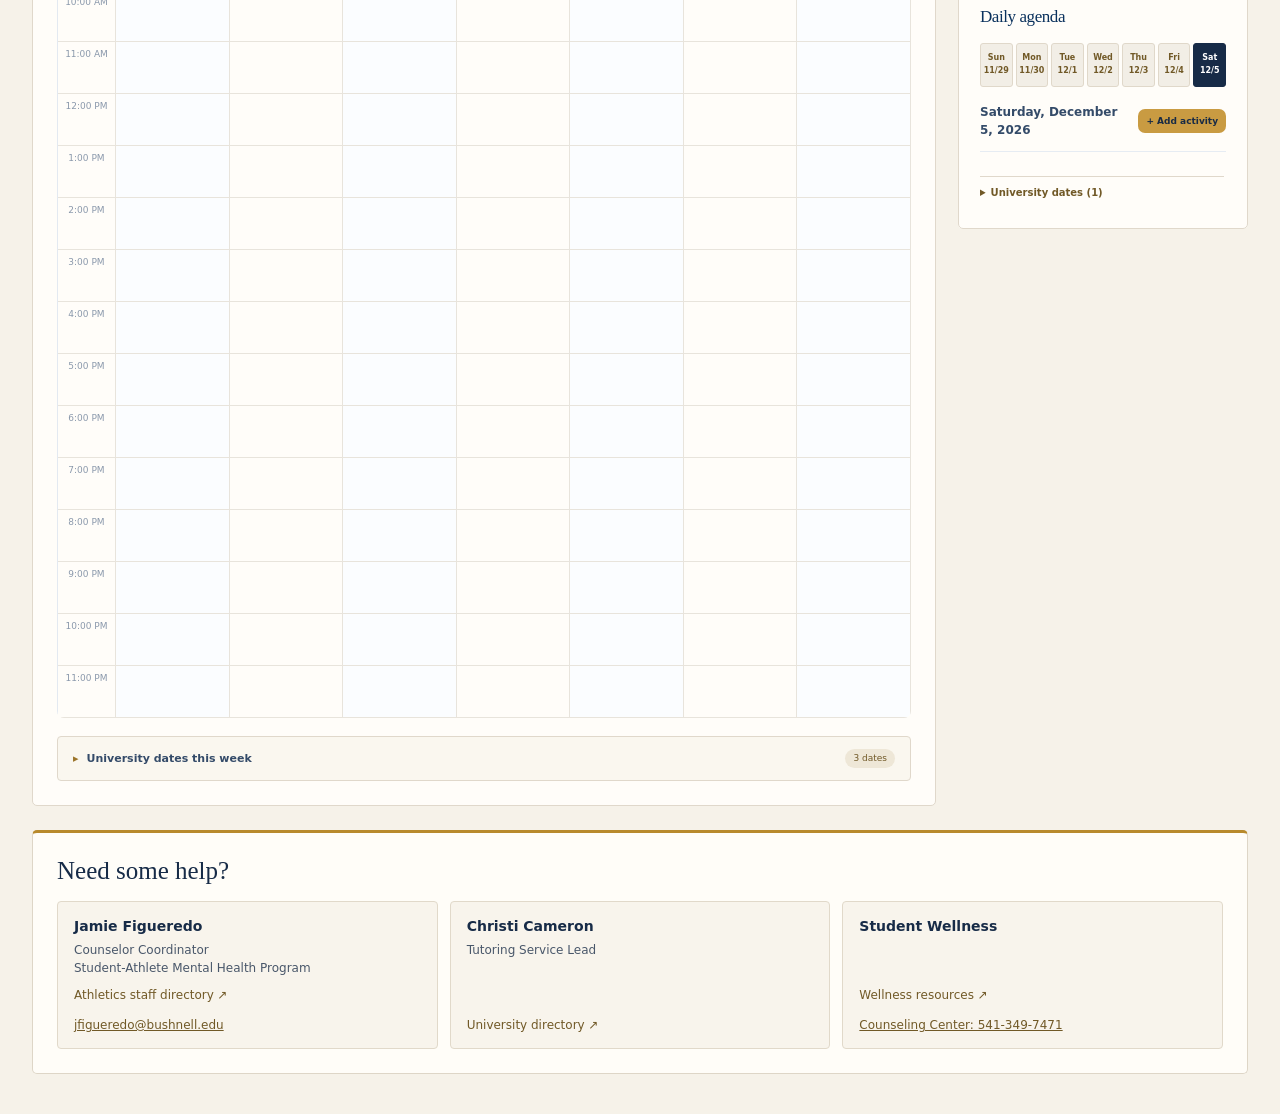
==== commit 40417808: "Add the original Tri-Athlete triangle graphic to the header" ====
--- a/beacon-planner/index.html
+++ b/beacon-planner/index.html
@@ -38,7 +38,7 @@
 input[type=color]{width:100%;height:40px;padding:4px;cursor:pointer;border:1px solid #cbd5e1;border-radius:7px}.fields label:has(input[type=color]){justify-content:space-between}@media screen{.sub,.sport-panel .detail,.hint,.empty-state,.weeknote{color:#596b82}.sport-panel .detail{font-size:11px;line-height:1.65}.empty-state{font-size:12px}.section-index{color:#596b82}}
 @media screen{.tri-athlete-values{display:flex;flex-wrap:wrap;gap:8px;margin-top:18px}.tri-athlete-values a{border:1px solid #ffffff38;border-radius:5px;padding:6px 10px;color:#d9eafa;text-decoration:none;font-size:11px}.tri-athlete-values a:hover{background:#ffffff12;border-color:var(--sky)}.hero-foot{display:flex;flex-direction:column;gap:9px}.hero-foot a{font-size:11px;color:#bfccde;text-decoration:underline;text-underline-offset:3px}.goals-context{margin:0 0 12px}.hero p{max-width:390px}@media(max-width:600px){.hero h2{font-size:43px}.hero p{font-size:12px;max-width:290px}.tri-athlete-values{gap:6px;margin-top:14px}.tri-athlete-values a{font-size:10px;padding:6px 8px}.hero-summary{flex-wrap:wrap}.hero-foot{display:flex;flex-direction:row;max-width:none;flex-basis:100%;gap:18px}.hero-foot a{font-size:10px}}}
 @media print{.tri-athlete-values,.goals-context{display:none!important}}
-@media screen{.hero-summary{flex:0 1 320px;max-width:340px}.hero .university-vision{font-size:11px;line-height:1.65;color:#bfccde;margin:0 0 16px;max-width:100%}.university-vision strong{display:block;font-size:10px;letter-spacing:.08em;text-transform:uppercase;color:#d9eafa;margin-bottom:5px}@media(max-width:600px){.hero-summary{max-width:none}.hero .university-vision{flex-basis:100%;font-size:11px;margin:0}.hero-foot{padding-top:0}}}</style><link rel="stylesheet" href="planner-views.css"><link rel="stylesheet" href="theme.css"></head><body data-planner-view="dashboard"><header><div class="brand"><img class="brand-logo" src="assets/beacon-b.png" alt="Bushnell Beacons B torch logo"><div><h1><span style="color:var(--sky)">BEACON</span> <span style="color:var(--gold)">TIME MANAGER</span></h1><small>Student-Athlete Weekly Planner · Bushnell Beacons</small></div></div><div id="studentLabel"></div></header><main class="wrap"><div class="hero"><div><div class="eyebrow">BUSHNELL BEACONS · TRI-ATHLETE MODEL</div><h2>Character.<br>Classroom.<br><span>Competition.</span></h2><div class="tri-athlete-values" aria-label="Bushnell Tri-Athlete model"><a href="https://bushnellbeacons.com/sports/2020/7/1/beacons-of-character.aspx" target="_blank" rel="noopener">Character</a><a href="https://bushnellbeacons.com/sports/2020/6/19/beacons-in-the-classroom.aspx" target="_blank" rel="noopener">Classroom</a><a href="https://bushnellbeacons.com/sports/2020/6/19/beacons-in-competition.aspx" target="_blank" rel="noopener">Competition</a></div></div><div class="hero-summary"><span class="eyebrow">WEEKLY OVERVIEW</span><div class="hero-metrics"><div><strong id="heroHours">0</strong><span>HOURS PLANNED</span></div><div><strong id="heroGoals">0</strong><span>ACTIVE GOALS</span></div></div><div class="hero-foot"><a href="https://bushnellbeacons.com/sports/growth" target="_blank" rel="noopener">Explore the Tri-Athlete model ↗</a></div></div></div><details class="university-context no-print"><summary>University mission &amp; vision</summary><p><strong>Mission:</strong> Bushnell University fosters wisdom, faith, and service through excellent academic programs within a Christ-centered community.</p><p><strong>Vision:</strong> Bushnell University aspires to be characterized by its commitment to equip students to discover and answer God’s call in their lives.</p><a href="https://bushnell.edu/about/mission-vision/" target="_blank" rel="noopener noreferrer">University mission &amp; vision ↗</a></details><div class="toolbar"><input id="student" placeholder="Name or nickname (optional)" aria-label="Name or nickname (optional)"><button class="gold" id="add">+ Add activity</button><button class="secondary" id="print">Print / Download</button><span class="spacer"></span><button class="secondary" id="reset">Clear all</button></div><div class="sport-panel no-print"><label for="sport" class="sport-question">What’s your sport?</label><select id="sport"><option value="">Select a sport…</option></select><button id="importCSV" class="secondary" type="button">Import CSV</button><input id="csvScheduleFile" type="file" hidden><details class="sport-options"><summary>Schedule details &amp; import</summary><div class="sport-options-content"><p id="sportDurationNote" class="detail"></p><a id="sportSchedule" href="https://bushnellbeacons.com/" target="_blank" rel="noopener">View official schedule ↗</a><button id="syncSport" class="sync-btn">Load saved schedule</button><label for="sportCalendarFile">Import schedule (.ics or .csv)</label><label for="csvYear">CSV year if missing</label><input id="csvYear" type="number" min="1900" max="2200" value="2026" style="width:85px"><input type="file" id="sportCalendarFile" accept=".ics,.csv,text/calendar,text/csv"><div class="detail">Choose a sport to add its saved official season schedule. Schedules do not refresh automatically; check the last-updated date and confirm changes with athletics. Games without a published time are marked TBA.</div><div id="sportStatus" class="status" role="status"></div></div></details></div><div class="layout"><div class="panel"><div class="section-heading"><div><span class="section-index">02 / CLASSROOM &amp; COMMITMENTS</span><h2>Weekly calendar</h2></div><span class="section-pill">SUNDAY — SATURDAY</span></div><div class="weeknav"><button class="secondary" id="prevWeek" aria-label="Previous week">←</button><button class="secondary" id="currentWeek">This week</button><button class="secondary" id="nextCompetition">Next competition</button><button class="secondary" id="nextWeek" aria-label="Next week">→</button><strong id="weekLabel"></strong><span class="weeknote">Times use this device’s timezone. Game finishes marked “est.” are planning estimates; allow extra time for warm-ups and travel.</span></div><div class="sub">Click an empty time to add a class or activity. Click a block to edit its name, time, days, or color.</div><label class="academic-toggle no-print"><input type="checkbox" id="showAcademic" checked> Show university dates <small>Academic events and breaks · holidays stay shaded</small></label><div class="legend" id="legend"></div><div class="official-list" id="datedList"></div><div class="calendar-notes" id="calendarNotes"></div><div class="calendar-wrap" tabindex="0" role="region" aria-label="Weekly calendar, scroll horizontally on small screens"><div class="calendar" id="calendar"></div></div><p class="notice" id="reminderNotice"></p></div><aside class="panel sidebar"><section class="dashboard-agenda-card" id="dashboardAgendaCard"><span class="section-index">DAILY SCHEDULE</span><h2>Daily agenda</h2></section><div id="hoursSummaryCard" hidden><div id="stats"></div><h3 id="total"></h3></div><section><span class="section-index">CHARACTER &amp; PERSONAL DEVELOPMENT</span><h2>Weekly goals</h2><p class="sub goals-context">Track goals for academics, athletics, character, and service.</p><div id="goals"></div><div class="entry"><input id="goalInput" placeholder="Add a goal"><button id="addGoal">Add</button></div></section><section><span class="section-index">DATES &amp; DEADLINES</span><h2>Reminders</h2><div class="sub">Reminders are shown here when due. Browser notifications work only while this page is open and permitted.</div><div id="reminders"></div><div class="entry"><input id="reminderText" placeholder="Reminder"><input type="datetime-local" id="reminderAt" aria-label="Reminder date and time"></div><div class="entry reminder-options"><label>Importance<select id="reminderPriority"><option value="low">Low</option><option value="normal" selected>Normal</option><option value="high">High</option></select></label><label>Color<input id="reminderColor" type="color" value="#477dbb" aria-label="Reminder color"></label></div><div class="entry"><button id="addReminder">Add reminder</button><button id="cancelReminderEdit" class="secondary" hidden>Cancel edit</button><button class="secondary" id="notify">Enable notifications</button></div><div class="hint">Your planner stays in this browser and is not synced to other devices. Anyone using this browser profile may see saved entries. Use private-session mode on a shared computer.</div></section></aside></div><section class="help-box no-print" aria-labelledby="helpHeading"><h2 id="helpHeading">Need some help?</h2><div class="help-links"><article class="help-contact"><a href="https://bushnellbeacons.com/staff-directory/jamie-figueredo/337" target="_blank" rel="noopener noreferrer"><strong>Jamie Figueredo</strong><span class="help-title">Counselor Coordinator<br>Student-Athlete Mental Health Program</span><span>Athletics staff directory ↗</span></a><a class="help-direct" href="mailto:jfigueredo@bushnell.edu">jfigueredo@bushnell.edu</a></article><article class="help-contact"><a href="https://bushnell.edu/directory/christi-cameron/" target="_blank" rel="noopener noreferrer"><strong>Christi Cameron</strong><span class="help-title">Tutoring Service Lead</span><span>University directory ↗</span></a></article><article class="help-contact"><a href="https://bushnell.edu/student-life/wellness/" target="_blank" rel="noopener noreferrer"><strong>Student Wellness</strong><span>Wellness resources ↗</span></a><a class="help-direct" href="tel:+15413497471">Counseling Center: 541-349-7471</a></article></div></section></main><div class="modal" id="modal" role="dialog" aria-modal="true" aria-labelledby="modalTitle"><div class="dialog"><h2 id="modalTitle">Add activity</h2><div class="fields"><label class="full">Class or activity name<input id="evName" placeholder="e.g., Biology 101"></label><label>Category<select id="evCat"></select></label><label>Block color<input id="evColor" type="color" value="#477dbb" aria-label="Activity block color"></label><label>Start time<select id="evStart"></select></label><label>End time<select id="evEnd"></select></label><div class="full"><strong style="font-size:12px">Repeat on</strong><div class="days" id="dayChoices"></div></div></div><div class="error" id="err"></div><div class="actions"><button class="secondary" id="deleteEvent" style="margin-right:auto">Delete</button><button class="secondary" id="cancel">Cancel</button><button id="saveEvent">Save activity</button></div></div></div><script src="vendor/jspdf.umd.min.js"></script><script src="privacy-storage.js"></script><script src="calendar-import.js"></script><script src="csv-import.js"></script><script src="sports-events.js"></script><script src="academic-calendar.js"></script><script src="bible-verses.js"></script><script src="schedule-pdf.js"></script><script>
+@media screen{.hero-summary{flex:0 1 320px;max-width:340px}.hero .university-vision{font-size:11px;line-height:1.65;color:#bfccde;margin:0 0 16px;max-width:100%}.university-vision strong{display:block;font-size:10px;letter-spacing:.08em;text-transform:uppercase;color:#d9eafa;margin-bottom:5px}@media(max-width:600px){.hero-summary{max-width:none}.hero .university-vision{flex-basis:100%;font-size:11px;margin:0}.hero-foot{padding-top:0}}}</style><link rel="stylesheet" href="planner-views.css"><link rel="stylesheet" href="theme.css"></head><body data-planner-view="dashboard"><header><div class="brand"><img class="brand-logo" src="assets/beacon-b.png" alt="Bushnell Beacons B torch logo"><div><h1><span style="color:var(--sky)">BEACON</span> <span style="color:var(--gold)">TIME MANAGER</span></h1><small>Student-Athlete Weekly Planner · Bushnell Beacons</small></div></div><div id="studentLabel"></div></header><main class="wrap"><div class="hero"><div><div class="eyebrow">BUSHNELL BEACONS · TRI-ATHLETE MODEL</div><h2>Character.<br>Classroom.<br><span>Competition.</span></h2><div class="tri-athlete-values" aria-label="Bushnell Tri-Athlete model"><a href="https://bushnellbeacons.com/sports/2020/7/1/beacons-of-character.aspx" target="_blank" rel="noopener">Character</a><a href="https://bushnellbeacons.com/sports/2020/6/19/beacons-in-the-classroom.aspx" target="_blank" rel="noopener">Classroom</a><a href="https://bushnellbeacons.com/sports/2020/6/19/beacons-in-competition.aspx" target="_blank" rel="noopener">Competition</a></div></div><figure class="tri-athlete-graphic"><img src="assets/tri-athlete-model.png" width="459" height="426" alt="Bushnell Christ-centered Tri-Athlete model: champions of character, academic performance and success, and athletic performance and competition."></figure><div class="hero-summary"><span class="eyebrow">WEEKLY OVERVIEW</span><div class="hero-metrics"><div><strong id="heroHours">0</strong><span>HOURS PLANNED</span></div><div><strong id="heroGoals">0</strong><span>ACTIVE GOALS</span></div></div><div class="hero-foot"><a href="https://bushnellbeacons.com/sports/growth" target="_blank" rel="noopener">Explore the Tri-Athlete model ↗</a></div></div></div><details class="university-context no-print"><summary>University mission &amp; vision</summary><p><strong>Mission:</strong> Bushnell University fosters wisdom, faith, and service through excellent academic programs within a Christ-centered community.</p><p><strong>Vision:</strong> Bushnell University aspires to be characterized by its commitment to equip students to discover and answer God’s call in their lives.</p><a href="https://bushnell.edu/about/mission-vision/" target="_blank" rel="noopener noreferrer">University mission &amp; vision ↗</a></details><div class="toolbar"><input id="student" placeholder="Name or nickname (optional)" aria-label="Name or nickname (optional)"><button class="gold" id="add">+ Add activity</button><button class="secondary" id="print">Print / Download</button><span class="spacer"></span><button class="secondary" id="reset">Clear all</button></div><div class="sport-panel no-print"><label for="sport" class="sport-question">What’s your sport?</label><select id="sport"><option value="">Select a sport…</option></select><button id="importCSV" class="secondary" type="button">Import CSV</button><input id="csvScheduleFile" type="file" hidden><details class="sport-options"><summary>Schedule details &amp; import</summary><div class="sport-options-content"><p id="sportDurationNote" class="detail"></p><a id="sportSchedule" href="https://bushnellbeacons.com/" target="_blank" rel="noopener">View official schedule ↗</a><button id="syncSport" class="sync-btn">Load saved schedule</button><label for="sportCalendarFile">Import schedule (.ics or .csv)</label><label for="csvYear">CSV year if missing</label><input id="csvYear" type="number" min="1900" max="2200" value="2026" style="width:85px"><input type="file" id="sportCalendarFile" accept=".ics,.csv,text/calendar,text/csv"><div class="detail">Choose a sport to add its saved official season schedule. Schedules do not refresh automatically; check the last-updated date and confirm changes with athletics. Games without a published time are marked TBA.</div><div id="sportStatus" class="status" role="status"></div></div></details></div><div class="layout"><div class="panel"><div class="section-heading"><div><span class="section-index">02 / CLASSROOM &amp; COMMITMENTS</span><h2>Weekly calendar</h2></div><span class="section-pill">SUNDAY — SATURDAY</span></div><div class="weeknav"><button class="secondary" id="prevWeek" aria-label="Previous week">←</button><button class="secondary" id="currentWeek">This week</button><button class="secondary" id="nextCompetition">Next competition</button><button class="secondary" id="nextWeek" aria-label="Next week">→</button><strong id="weekLabel"></strong><span class="weeknote">Times use this device’s timezone. Game finishes marked “est.” are planning estimates; allow extra time for warm-ups and travel.</span></div><div class="sub">Click an empty time to add a class or activity. Click a block to edit its name, time, days, or color.</div><label class="academic-toggle no-print"><input type="checkbox" id="showAcademic" checked> Show university dates <small>Academic events and breaks · holidays stay shaded</small></label><div class="legend" id="legend"></div><div class="official-list" id="datedList"></div><div class="calendar-notes" id="calendarNotes"></div><div class="calendar-wrap" tabindex="0" role="region" aria-label="Weekly calendar, scroll horizontally on small screens"><div class="calendar" id="calendar"></div></div><p class="notice" id="reminderNotice"></p></div><aside class="panel sidebar"><section class="dashboard-agenda-card" id="dashboardAgendaCard"><span class="section-index">DAILY SCHEDULE</span><h2>Daily agenda</h2></section><div id="hoursSummaryCard" hidden><div id="stats"></div><h3 id="total"></h3></div><section><span class="section-index">CHARACTER &amp; PERSONAL DEVELOPMENT</span><h2>Weekly goals</h2><p class="sub goals-context">Track goals for academics, athletics, character, and service.</p><div id="goals"></div><div class="entry"><input id="goalInput" placeholder="Add a goal"><button id="addGoal">Add</button></div></section><section><span class="section-index">DATES &amp; DEADLINES</span><h2>Reminders</h2><div class="sub">Reminders are shown here when due. Browser notifications work only while this page is open and permitted.</div><div id="reminders"></div><div class="entry"><input id="reminderText" placeholder="Reminder"><input type="datetime-local" id="reminderAt" aria-label="Reminder date and time"></div><div class="entry reminder-options"><label>Importance<select id="reminderPriority"><option value="low">Low</option><option value="normal" selected>Normal</option><option value="high">High</option></select></label><label>Color<input id="reminderColor" type="color" value="#477dbb" aria-label="Reminder color"></label></div><div class="entry"><button id="addReminder">Add reminder</button><button id="cancelReminderEdit" class="secondary" hidden>Cancel edit</button><button class="secondary" id="notify">Enable notifications</button></div><div class="hint">Your planner stays in this browser and is not synced to other devices. Anyone using this browser profile may see saved entries. Use private-session mode on a shared computer.</div></section></aside></div><section class="help-box no-print" aria-labelledby="helpHeading"><h2 id="helpHeading">Need some help?</h2><div class="help-links"><article class="help-contact"><a href="https://bushnellbeacons.com/staff-directory/jamie-figueredo/337" target="_blank" rel="noopener noreferrer"><strong>Jamie Figueredo</strong><span class="help-title">Counselor Coordinator<br>Student-Athlete Mental Health Program</span><span>Athletics staff directory ↗</span></a><a class="help-direct" href="mailto:jfigueredo@bushnell.edu">jfigueredo@bushnell.edu</a></article><article class="help-contact"><a href="https://bushnell.edu/directory/christi-cameron/" target="_blank" rel="noopener noreferrer"><strong>Christi Cameron</strong><span class="help-title">Tutoring Service Lead</span><span>University directory ↗</span></a></article><article class="help-contact"><a href="https://bushnell.edu/student-life/wellness/" target="_blank" rel="noopener noreferrer"><strong>Student Wellness</strong><span>Wellness resources ↗</span></a><a class="help-direct" href="tel:+15413497471">Counseling Center: 541-349-7471</a></article></div></section></main><div class="modal" id="modal" role="dialog" aria-modal="true" aria-labelledby="modalTitle"><div class="dialog"><h2 id="modalTitle">Add activity</h2><div class="fields"><label class="full">Class or activity name<input id="evName" placeholder="e.g., Biology 101"></label><label>Category<select id="evCat"></select></label><label>Block color<input id="evColor" type="color" value="#477dbb" aria-label="Activity block color"></label><label>Start time<select id="evStart"></select></label><label>End time<select id="evEnd"></select></label><div class="full"><strong style="font-size:12px">Repeat on</strong><div class="days" id="dayChoices"></div></div></div><div class="error" id="err"></div><div class="actions"><button class="secondary" id="deleteEvent" style="margin-right:auto">Delete</button><button class="secondary" id="cancel">Cancel</button><button id="saveEvent">Save activity</button></div></div></div><script src="vendor/jspdf.umd.min.js"></script><script src="privacy-storage.js"></script><script src="calendar-import.js"></script><script src="csv-import.js"></script><script src="sports-events.js"></script><script src="academic-calendar.js"></script><script src="bible-verses.js"></script><script src="schedule-pdf.js"></script><script>
 (()=>{'use strict';const KEY='beacon-planner-v1';const days=['Sun','Mon','Tue','Wed','Thu','Fri','Sat'];const cats={Class:'#477dbb',Practice:'#d8a73d',Chapel:'#9a72ba','Study Hall':'#4a9e82',Work:'#e68a65',Personal:'#7f9aaa',Other:'#9ca3af',Game:'#5b69b5'};let state={student:'',sport:'',showAcademic:true,events:[],datedEvents:[],goals:[],reminders:[]};let weekStart=startOfWeek(new Date());function startOfWeek(d){const x=new Date(d.getFullYear(),d.getMonth(),d.getDate());x.setDate(x.getDate()-x.getDay());return x}function dayDate(day){const x=new Date(weekStart);x.setDate(x.getDate()+day);return x}function dateKey(d){return d.getFullYear()+'-'+String(d.getMonth()+1).padStart(2,'0')+'-'+String(d.getDate()).padStart(2,'0')}function academicKind(date){const kind=window.BeaconAcademic.kind(date);return kind==='holiday'||state.showAcademic!==false?kind:''}function localMinutes(d){return d.getHours()*60+d.getMinutes()}function eventDate(e){return new Date(e.allDay?e.start+'T12:00:00':e.start)}function eventsForDay(d){const key=dateKey(dayDate(d));return window.BeaconSports.unique(state.datedEvents).filter(e=>e.sport===state.sport&&e.status!=='CANCELLED'&&(e.allDay?e.start<=key&&key<(e.end||e.start+'~'):dateKey(eventDate(e))===key))}function weekShift(n){weekStart.setDate(weekStart.getDate()+7*n);render()} try{const saved=window.BeaconPrivacy.load();if(saved&&Array.isArray(saved.events)&&Array.isArray(saved.goals)&&Array.isArray(saved.reminders))state={...state,...saved}}catch{}if(!Array.isArray(state.datedEvents))state.datedEvents=[];if(state.sport==='volleyball'){state.sport='womens-volleyball';state.datedEvents.forEach(e=>{if(e.sport==='volleyball')e.sport='womens-volleyball'})}let editId=null;const $=id=>document.getElementById(id);const persist=()=>{window.BeaconPrivacy.save(state)};const esc=s=>String(s).replace(/[&<>"']/g,c=>({'&':'&amp;','<':'&lt;','>':'&gt;','"':'&quot;',"'":'&#39;'}[c]));const time=m=>{m=m%1440;const h=Math.floor(m/60),mi=m%60;return `${h%12||12}:${String(mi).padStart(2,'0')} ${h<12?'AM':'PM'}`};const id=()=>Math.random().toString(36).slice(2)+Date.now();const eventColor=e=>/^#[0-9a-f]{6}$/i.test(e.color||'')?e.color:(cats[e.cat]||cats.Other);function colorText(color){const rgb=color.slice(1).match(/../g).map(x=>parseInt(x,16)/255).map(x=>x<=.04045?x/12.92:((x+.055)/1.055)**2.4);return rgb[0]*.2126+rgb[1]*.7152+rgb[2]*.0722>.179?'#000000':'#ffffff'}$('student').value=state.student;$('student').addEventListener('input',e=>{state.student=e.target.value;persist();$('studentLabel').textContent=state.student});$('studentLabel').textContent=state.student;for(const [cat,color] of Object.entries(cats)){$('legend').insertAdjacentHTML('beforeend',`<span><i class="dot" style="background:${color}"></i>${esc(cat)}</span>`);$('evCat').add(new Option(cat,cat))}for(let m=480;m<=1440;m+=30){$('evStart').add(new Option(time(m),m));$('evEnd').add(new Option(time(m),m))}function renderCalendar(){const cal=$('calendar');cal.innerHTML='<div class="timehead">TIME</div>'+days.map((d,i)=>`<div class="dayhead academic-${academicKind(dateKey(dayDate(i)))}">${d} ${dayDate(i).getMonth()+1}/${dayDate(i).getDate()}${academicKind(dateKey(dayDate(i)))?'<small>'+(academicKind(dateKey(dayDate(i)))==='holiday'?'Holiday':'University break')+'</small>':''}</div>`).join('');$('calendarNotes').innerHTML=days.map((day,d)=>{const items=eventsForDay(d).filter(e=>e.allDay||localMinutes(eventDate(e))<480);return items.length?'<div><strong>'+day+' '+esc(dayDate(d).toLocaleDateString())+'</strong>'+items.map(e=>'<div>'+esc(e.title)+' · '+(e.timeUnknown?esc(e.timeLabel||'Time TBA'):e.allDay?'All day':esc(eventDate(e).toLocaleTimeString([], {hour:'numeric',minute:'2-digit'})))+'</div>').join('')+'</div>':''}).join('');for(let h=8;h<24;h++){const row=document.createElement('div');row.className='timecell';row.textContent=time(h*60);cal.append(row);for(let d=0;d<7;d++){const slot=document.createElement('div');slot.className='slot academic-'+academicKind(dateKey(dayDate(d))); slot.dataset.day=d;slot.dataset.hour=h;slot.addEventListener('click',()=>openEditor(null,d,h*60));slot.tabIndex=0;slot.setAttribute('role','button');slot.setAttribute('aria-label','Add activity '+days[d]+' '+time(h*60));slot.addEventListener('keydown',event=>{if(event.target===slot&&(event.key==='Enter'||event.key===' ')){event.preventDefault();openEditor(null,d,h*60)}});const official=eventsForDay(d).filter(e=>!e.allDay&&localMinutes(eventDate(e))>=480).map(e=>{const start=localMinutes(eventDate(e));const timing=window.BeaconSports.timing(e),finish=timing.finish;const end=dateKey(finish)!==dateKey(eventDate(e))?1440:localMinutes(finish);return {id:e.key,name:e.title,cat:e.category||'Game',start,end,days:[d],official:true,estimated:timing.estimated,location:e.location,source:e.source,attendance:e.attendance,description:e.description}});const matches=window.BeaconSports.layout([...state.events.filter(e=>e.days.includes(d)).map(e=>({...e})),...official]).filter(e=>e.start>=h*60&&e.start<h*60+60);matches.forEach((e,j)=>{const ev=document.createElement('div');ev.className='event'+(e.official?' official-event':'');const color=eventColor(e);ev.style.background=color;ev.style.color=colorText(color);ev.style.borderColor=color;ev.style.top='calc(var(--hour-height) * '+((Math.max(e.start,h*60)-h*60)/60)+' + 1px)';ev.style.height='calc(var(--hour-height) * '+((Math.min(e.end,1440)-e.start)/60)+' - 2px)';ev.style.left='calc('+e.lane*100/e.lanes+'% + 2px)';ev.style.width='calc('+100/e.lanes+'% - 4px)';ev.style.zIndex=3+j;ev.innerHTML=`<strong>${esc(e.name)}</strong>${e.start>=h*60&&e.end-e.start>=45?`<span>${time(e.start)}–${time(e.end)}${e.estimated?' (est.)':''}</span>`:''}`;ev.title=`${e.name} · ${time(e.start)}–${time(e.end)}${e.estimated?' (estimated finish)':''} · ${e.official?'View event':'Edit activity'}`;ev.tabIndex=0;ev.setAttribute('role','button');ev.setAttribute('aria-label',ev.title);ev.addEventListener('keydown',key=>{if(key.key==='Enter'||key.key===' '){key.preventDefault();ev.click()}});ev.addEventListener('click',event=>{event.stopPropagation();e.official?alert(e.name+'\n'+new Date(state.datedEvents.find(x=>x.key===e.id).start).toLocaleString()+'\n'+[e.location,e.attendance,e.description,e.source||'Official athletics schedule'].filter(Boolean).join('\n')+(e.estimated?'\nFinish time is a sport-specific planning estimate; allow extra time for warm-ups and travel.':'')):openEditor(e)});slot.append(ev)});cal.append(slot)}}}function renderStats(){const sums={};Object.keys(cats).forEach(c=>sums[c]=0);state.events.forEach(e=>sums[e.cat]=(sums[e.cat]||0)+(e.end-e.start)/60*e.days.length);const total=Object.values(sums).reduce((a,b)=>a+b,0);$('stats').innerHTML=Object.entries(sums).filter(([,v])=>v>0).map(([c,v])=>`<div class="metric"><span><i class="dot" style="background:${cats[c]}"></i>${esc(c)}</span><strong>${v.toFixed(1)} h</strong></div><div class="bar"><div style="width:${total?v/total*100:0}%;background:${cats[c]}"></div></div>`).join('')||'<div class="empty-state">No activities scheduled.</div>';$('total').textContent=`${total.toFixed(1)} hours planned`;$('heroHours').textContent=Number(total.toFixed(1));$('heroGoals').textContent=state.goals.filter(g=>!g.done).length};function renderGoals(){$('heroGoals').textContent=state.goals.filter(g=>!g.done).length;$('goals').innerHTML=state.goals.length?'':'<div class="empty-state">No goals yet.</div>';state.goals.forEach(g=>{const div=document.createElement('div');div.className='goal'+(g.done?' done':'');div.innerHTML=`<input type="checkbox" ${g.done?'checked':''} aria-label="Complete goal"><label>${esc(g.text)}</label><button aria-label="Delete goal">×</button>`;div.querySelector('input').onchange=e=>{g.done=e.target.checked;persist();renderGoals()};div.querySelector('button').onclick=()=>{state.goals=state.goals.filter(x=>x.id!==g.id);persist();renderGoals()};$('goals').append(div)})};let reminderEditId=null;const reminderColors={low:'#4a9e82',normal:'#477dbb',high:'#b45309'};const reminderPriority=r=>Object.hasOwn(reminderColors,r.priority)?r.priority:'normal';const reminderColor=r=>/^#[0-9a-f]{6}$/i.test(r.color||'')?r.color:reminderColors[reminderPriority(r)];function resetReminderEditor(){reminderEditId=null;$('reminderText').value='';$('reminderAt').value='';$('reminderPriority').value='normal';$('reminderColor').value=reminderColors.normal;$('addReminder').textContent='Add reminder';$('cancelReminderEdit').hidden=true;}function renderReminders(){const now=Date.now();$('reminders').innerHTML=state.reminders.length?'':'<div class="empty-state">No reminders yet.</div>';[...state.reminders].sort((a,b)=>a.at.localeCompare(b.at)).forEach(r=>{const due=new Date(r.at).getTime()<=now,priority=reminderPriority(r);const div=document.createElement('div');div.className='goal reminder-item';div.dataset.priority=priority;div.style.borderLeftColor=reminderColor(r);div.innerHTML=`<div class="reminder-content"><strong>${due?'🔔 DUE: ':''}${esc(r.text)}</strong><br><small>${esc(new Date(r.at).toLocaleString())}</small><span class="reminder-importance">${priority[0].toUpperCase()+priority.slice(1)} importance</span></div><div class="reminder-actions"><button class="secondary edit-reminder" aria-label="Edit reminder: ${esc(r.text)}">Edit</button><button class="delete-reminder" aria-label="Delete reminder: ${esc(r.text)}">×</button></div>`;div.querySelector('.edit-reminder').onclick=()=>{reminderEditId=r.id;$('reminderText').value=r.text;$('reminderAt').value=r.at;$('reminderPriority').value=priority;$('reminderColor').value=reminderColor(r);$('addReminder').textContent='Save reminder';$('cancelReminderEdit').hidden=false;$('reminderText').focus();};div.querySelector('.delete-reminder').onclick=()=>{state.reminders=state.reminders.filter(x=>x.id!==r.id);if(reminderEditId===r.id)resetReminderEditor();persist();renderReminders();};$('reminders').append(div);});$('reminderNotice').textContent=state.reminders.some(r=>new Date(r.at).getTime()<=now)?'You have reminders due. Check the Reminders panel.':''};function render(){const finish=dayDate(6);$('weekLabel').textContent=weekStart.toLocaleDateString(undefined,{month:'short',day:'numeric'})+' – '+finish.toLocaleDateString(undefined,{month:'short',day:'numeric',year:'numeric'});renderCalendar();renderStats();renderGoals();renderReminders();renderDatedEvents();document.dispatchEvent(new Event('beacon:render'))};function openEditor(e,d=1,start=480){editId=e?.id||null;$('modalTitle').textContent=e?'Edit activity':'Add activity';$('evName').value=e?.name||'';$('evCat').value=e?.cat||'Class';$('evColor').value=e?eventColor(e):cats.Class;$('saveEvent').textContent=e?'Save changes':'Add to calendar';$('evStart').value=e?.start??start;$('evEnd').value=e?.end??Math.min(start+60,1440);$('dayChoices').innerHTML=days.map((day,i)=>`<label><input type="checkbox" value="${i}" ${e?e.days.includes(i)?'checked':'':i===d?'checked':''}> ${day}</label>`).join('');$('err').textContent='';$('deleteEvent').style.display=e?'':'none';$('modal').classList.add('show');$('evName').focus()};$('evCat').onchange=()=>{$('evColor').value=cats[$('evCat').value]||cats.Other};$('add').onclick=()=>openEditor();$('cancel').onclick=()=>$('modal').classList.remove('show');$('modal').addEventListener('click',e=>{if(e.target===$('modal'))$('modal').classList.remove('show')});$('saveEvent').onclick=()=>{const name=$('evName').value.trim(),cat=$('evCat').value,start=+$('evStart').value,end=+$('evEnd').value,selected=[...$('dayChoices').querySelectorAll('input:checked')].map(x=>+x.value);if(!name||end<=start||!selected.length){$('err').textContent='Enter a name, select at least one day, and choose an end after the start.';return}const item={id:editId||id(),name,cat,start,end,days:selected,color:$('evColor').value};if(editId)state.events=state.events.map(x=>x.id===editId?item:x);else state.events.push(item);persist();$('modal').classList.remove('show');render()};$('deleteEvent').onclick=()=>{if(editId&&confirm('Delete this activity from all selected days?')){state.events=state.events.filter(e=>e.id!==editId);persist();$('modal').classList.remove('show');render()}};$('addGoal').onclick=()=>{const text=$('goalInput').value.trim();if(!text)return;state.goals.push({id:id(),text,done:false});$('goalInput').value='';persist();renderGoals()};$('goalInput').onkeydown=e=>{if(e.key==='Enter')$('addGoal').click()};$('reminderPriority').onchange=()=>{$('reminderColor').value=reminderColors[$('reminderPriority').value]||reminderColors.normal;};$('cancelReminderEdit').onclick=resetReminderEditor;$('addReminder').onclick=()=>{const text=$('reminderText').value.trim(),at=$('reminderAt').value;if(!text||!at||!Number.isFinite(new Date(at).getTime())){alert('Enter reminder text and a valid date/time.');return;}const previous=state.reminders.find(r=>r.id===reminderEditId);const item={id:previous?.id||id(),text,at,priority:$('reminderPriority').value,color:$('reminderColor').value,notified:previous&&previous.at===at?previous.notified:false};if(previous)state.reminders=state.reminders.map(r=>r.id===previous.id?item:r);else state.reminders.push(item);resetReminderEditor();persist();renderReminders();};$('notify').onclick=async()=>{if(!('Notification'in window)){alert('Notifications are not supported in this browser.');return}try{const permission=await Notification.requestPermission();alert(permission==='granted'?'Notifications enabled while this planner is open.':'Notifications were not enabled.')}catch{alert('Notifications require a secure (HTTPS) website.')}};function checkReminders(){let changed=false;state.reminders.forEach(r=>{if(!r.notified&&new Date(r.at).getTime()<=Date.now()){r.notified=true;changed=true;if('Notification'in window&&Notification.permission==='granted'){try{new Notification('Beacon reminder',{body:'You have a reminder due. Open your planner to view it.'})}catch{}}}});if(changed){persist();renderReminders()}}setInterval(checkReminders,30000);$('print').onclick=()=>window.print();$('reset').onclick=()=>{if(confirm('Clear all activities, goals and reminders on this device?')){resetReminderEditor();state={student:'',sport:'',datedEvents:[],events:[],goals:[],reminders:[]};$('sport').value='';updateSportLink();$('student').value='';$('studentLabel').textContent='';persist();render()}};const sports=[['baseball','Baseball'],['mens-basketball',"Men's Basketball"],['womens-basketball',"Women's Basketball"],['mens-soccer',"Men's Soccer"],['womens-soccer',"Women's Soccer"],['womens-volleyball','Volleyball'],['beach-volleyball','Beach Volleyball'],['softball','Softball'],['mens-cross-country',"Men's Cross Country"],['womens-cross-country',"Women's Cross Country"],['mens-track-and-field',"Men's Track & Field"],['womens-track-and-field',"Women's Track & Field"],['mens-golf',"Men's Golf"],['womens-golf',"Women's Golf"],['esports','Esports']];sports.forEach(([slug,label])=>$('sport').add(new Option(label,slug)));$('sport').value=state.sport||'';function updateSportLink(){const slug=$('sport').value;const duration=window.BeaconSports.minutes[slug];$('sportDurationNote').textContent=duration?'Planning length: '+Math.floor(duration/60)+'h'+(duration%60?' '+duration%60+'m':'')+' ('+(['baseball','softball'].includes(slug)?'rounded estimate from two reported Bushnell game times':'provisional estimate; a reliable average was not available')+'). Official end times take precedence. Formats and overtime vary; add warm-up and travel time separately.':'Select your sport to see its estimated competition length.';$('sportSchedule').href=slug?'https://bushnellbeacons.com/sports/'+encodeURIComponent(slug)+'/schedule':'https://bushnellbeacons.com/';$('sportSchedule').textContent=slug?'View official '+$('sport').selectedOptions[0].text+' schedule ↗':'View official schedules ↗'}$('sport').onchange=()=>{state.sport=$('sport').value;persist();updateSportLink();render();if(state.sport)loadSport(true);else $('sportStatus').textContent=''};$('prevWeek').onclick=()=>weekShift(-1);$('nextWeek').onclick=()=>weekShift(1);$('currentWeek').onclick=()=>{weekStart=startOfWeek(new Date());render()};updateSportLink();function focusCompetitionWeek(){const now=Date.now();const list=window.BeaconSports.unique(state.datedEvents).filter(e=>e.sport===state.sport&&e.status!=='CANCELLED'&&e.status!=='POSTPONED').sort((a,b)=>eventDate(a)-eventDate(b));const next=list.find(e=>eventDate(e).getTime()>=now)||list.at(-1);if(next)weekStart=startOfWeek(eventDate(next));return next} $('nextCompetition').onclick=()=>{if(focusCompetitionWeek())render();else $('sportStatus').textContent='No competitions are saved for this sport yet.'};
 let sportRequest=0;async function loadSport(showCompetition=false){if(!state.sport)return;const sport=state.sport,request=++sportRequest;$('sportStatus').textContent='Loading '+$('sport').selectedOptions[0].text+' saved season schedule…';try{const response=await fetch('schedules/'+encodeURIComponent(sport)+'.json',{cache:'no-cache'});const data=await response.json();if(!response.ok||data.available===false)throw Error(data.error||'A saved schedule is unavailable for this sport. Use the official schedule link.');if(!Array.isArray(data.events))throw Error('Invalid calendar response');if(request!==sportRequest||sport!==state.sport)return;state.datedEvents=state.datedEvents.filter(e=>e.sport!==sport||e.source!=='Official Bushnell schedule');const unique=new Map(data.events.filter(e=>e.start&&e.title).map(e=>[e.id||e.start+'|'+e.title,e]));for(const [uid,e] of unique)state.datedEvents.push({...e,sport,key:sport+'|official|'+uid,source:'Official Bushnell schedule'});state.datedEvents=window.BeaconSports.unique(state.datedEvents);persist();if(showCompetition===true)focusCompetitionWeek();render();$('sportStatus').textContent=(unique.size?unique.size+' official competitions loaded':'The schedule contains no competitions')+' · Saved schedule updated '+new Date(data.fetchedAt||Date.now()).toLocaleDateString()+(data.skipped?' · '+data.skipped+' entries could not be verified':'')+' · '+(data.note||'Confirm changes with the official athletics site.')}catch(error){if(request!==sportRequest||sport!==state.sport)return;$('sportStatus').textContent=navigator.onLine===false?'You are offline. Previously saved events are kept.':error.message+' Previously saved events are kept.'}}$('syncSport').onclick=loadSport;
 function renderDatedEvents(){const list=window.BeaconSports.unique(state.datedEvents).filter(e=>e.sport===state.sport&&e.status!=='CANCELLED').sort((a,b)=>a.start.localeCompare(b.start));$('datedList').innerHTML=list.length?'<details><summary>Saved calendar events ('+list.length+')</summary>'+list.slice(0,8).map(e=>'<div>'+esc(eventDate(e).toLocaleDateString())+' · '+esc(e.title)+' · '+esc(e.source||'Imported calendar')+'</div>').join('')+'</details>':''}
--- a/beacon-planner/theme.css
+++ b/beacon-planner/theme.css
@@ -3,3 +3,5 @@
 }
 
 @media screen{.hero .tri-athlete-values{margin-top:22px;gap:9px}.hero .tri-athlete-values a{font-size:12px;padding:9px 12px}.hero .hero-summary{align-self:center}.hero .hero-foot{padding-top:10px}.university-context{margin:-8px 0 20px;padding:10px 15px;border:1px solid #e0d8ca;border-radius:5px;background:#fffdf8;font-size:12px;color:#556172}.university-context summary{cursor:pointer;color:#715927;font-weight:600}.university-context p{line-height:1.6;margin:12px 0}.university-context a{color:#715927}@media(max-width:600px){.hero .hero-summary{display:block}.hero .hero-foot{margin-top:14px}.hero .tri-athlete-values a{font-size:11px;padding:8px 9px}}}
+
+@media screen{.hero{display:grid;grid-template-columns:minmax(0,1.05fr) minmax(200px,.95fr) minmax(210px,.85fr);gap:28px}.hero>div:first-child{min-width:0}.hero h2{font-size:clamp(32px,3.8vw,54px)}.tri-athlete-graphic{margin:0;justify-self:center;width:100%;max-width:320px}.tri-athlete-graphic img{display:block;width:100%;height:auto}.hero .hero-summary{max-width:none;min-width:0}.hero .tri-athlete-values{gap:6px}.hero .tri-athlete-values a{padding:7px 8px;font-size:11px}@media(max-width:1050px){.hero{grid-template-columns:minmax(0,1fr) minmax(200px,1fr)}.hero .hero-summary{grid-column:1/-1;border-left:0;border-top:1px solid #ded7c8;padding:18px 0 0;display:flex;flex-wrap:wrap;align-items:center;gap:18px}.hero-summary>.eyebrow{flex-basis:100%}.hero .hero-foot{padding:0;margin-left:auto}.hero .hero-metrics{margin:0}}@media(max-width:600px){.hero{display:flex;flex-direction:column;align-items:stretch;gap:24px}.hero h2{font-size:43px}.tri-athlete-graphic{align-self:center;width:min(100%,290px)}.hero .hero-summary{margin-top:0}.hero .hero-foot{margin-top:0;margin-left:0}.hero .tri-athlete-values{flex-wrap:wrap}}}
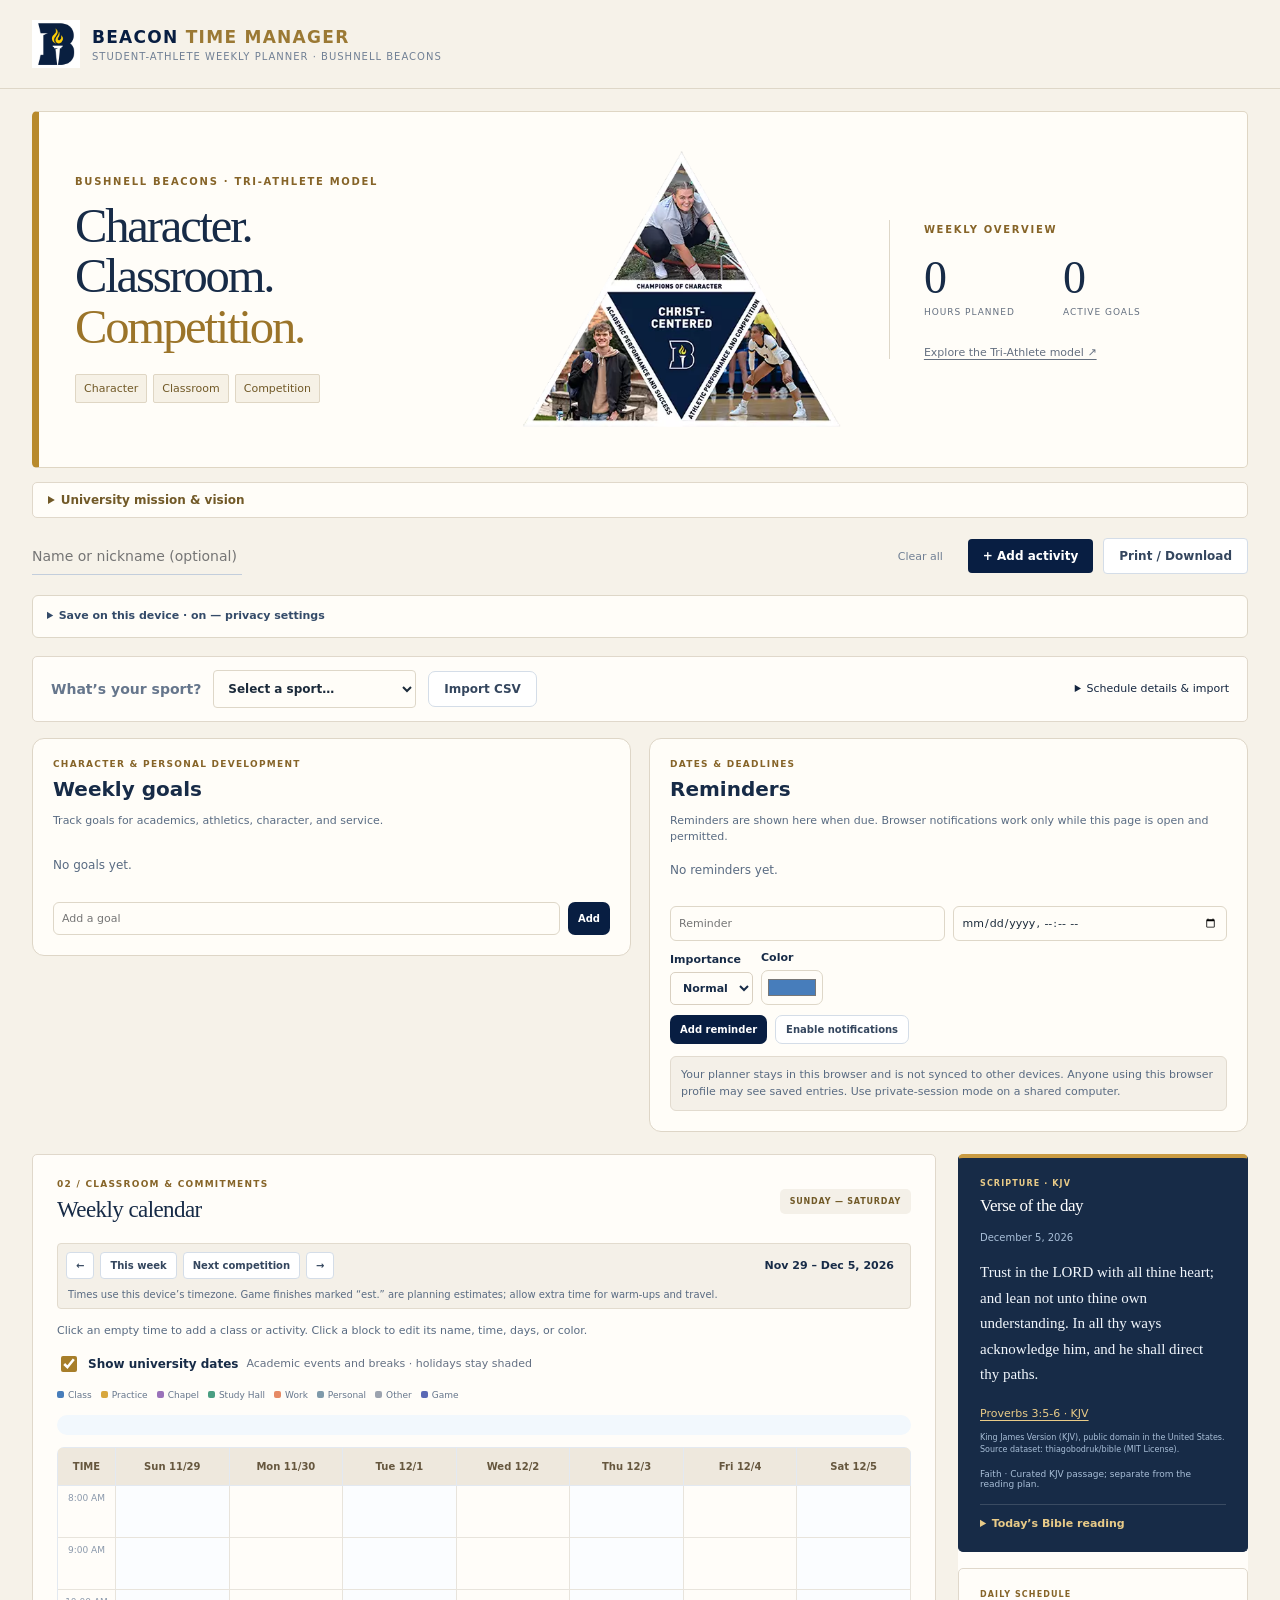
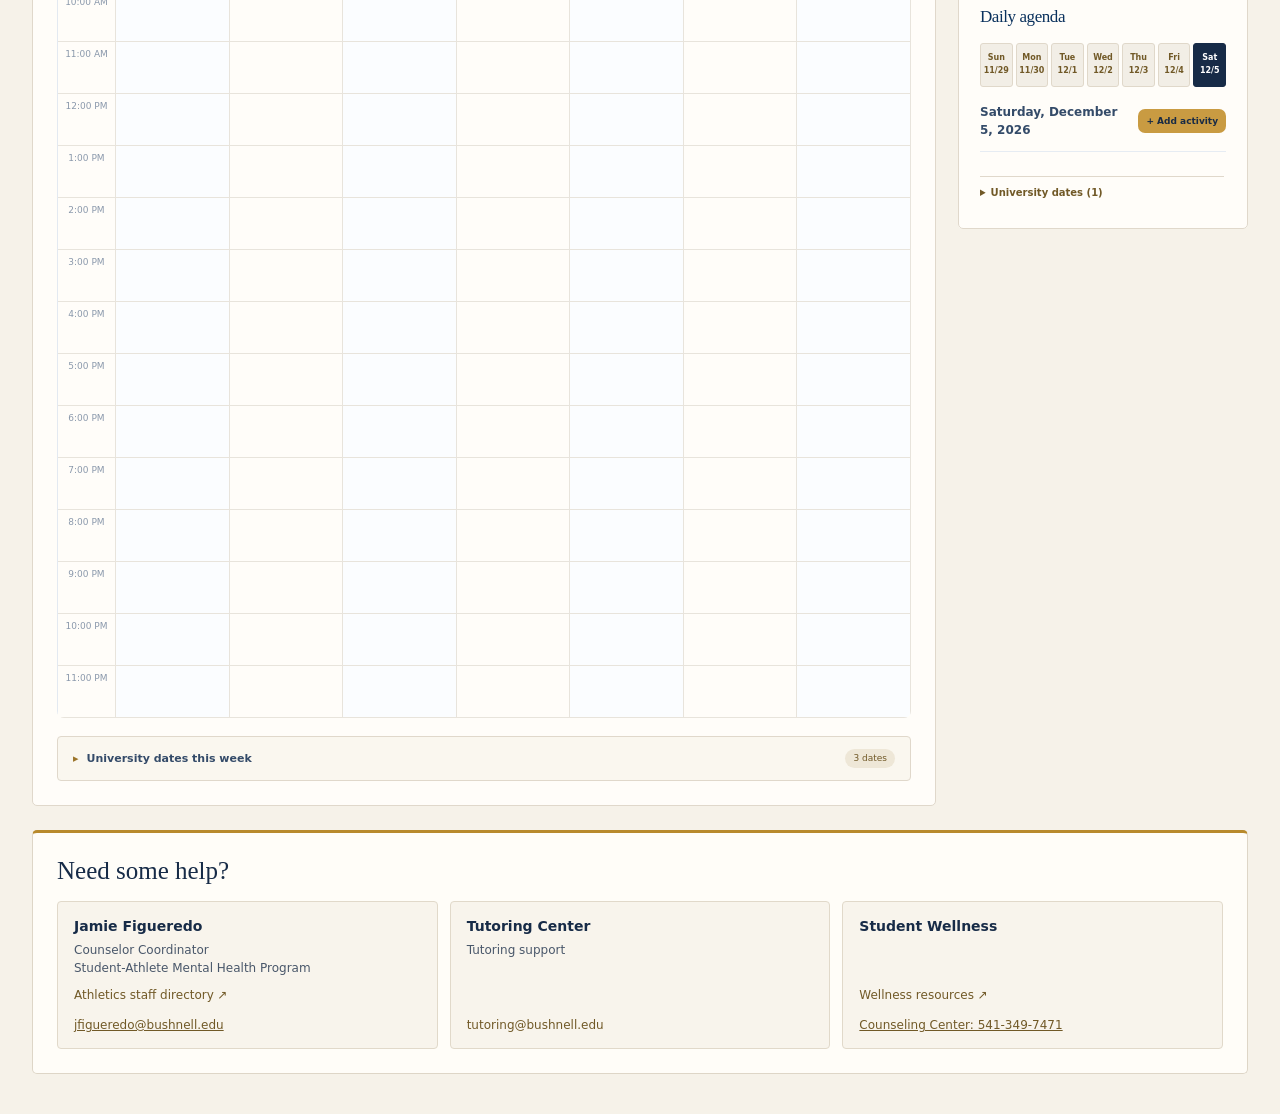
==== commit 48e1aeec: "Replace individual tutoring contact with the Tutoring Center email" ====
--- a/beacon-planner/index.html
+++ b/beacon-planner/index.html
@@ -38,7 +38,7 @@
 input[type=color]{width:100%;height:40px;padding:4px;cursor:pointer;border:1px solid #cbd5e1;border-radius:7px}.fields label:has(input[type=color]){justify-content:space-between}@media screen{.sub,.sport-panel .detail,.hint,.empty-state,.weeknote{color:#596b82}.sport-panel .detail{font-size:11px;line-height:1.65}.empty-state{font-size:12px}.section-index{color:#596b82}}
 @media screen{.tri-athlete-values{display:flex;flex-wrap:wrap;gap:8px;margin-top:18px}.tri-athlete-values a{border:1px solid #ffffff38;border-radius:5px;padding:6px 10px;color:#d9eafa;text-decoration:none;font-size:11px}.tri-athlete-values a:hover{background:#ffffff12;border-color:var(--sky)}.hero-foot{display:flex;flex-direction:column;gap:9px}.hero-foot a{font-size:11px;color:#bfccde;text-decoration:underline;text-underline-offset:3px}.goals-context{margin:0 0 12px}.hero p{max-width:390px}@media(max-width:600px){.hero h2{font-size:43px}.hero p{font-size:12px;max-width:290px}.tri-athlete-values{gap:6px;margin-top:14px}.tri-athlete-values a{font-size:10px;padding:6px 8px}.hero-summary{flex-wrap:wrap}.hero-foot{display:flex;flex-direction:row;max-width:none;flex-basis:100%;gap:18px}.hero-foot a{font-size:10px}}}
 @media print{.tri-athlete-values,.goals-context{display:none!important}}
-@media screen{.hero-summary{flex:0 1 320px;max-width:340px}.hero .university-vision{font-size:11px;line-height:1.65;color:#bfccde;margin:0 0 16px;max-width:100%}.university-vision strong{display:block;font-size:10px;letter-spacing:.08em;text-transform:uppercase;color:#d9eafa;margin-bottom:5px}@media(max-width:600px){.hero-summary{max-width:none}.hero .university-vision{flex-basis:100%;font-size:11px;margin:0}.hero-foot{padding-top:0}}}</style><link rel="stylesheet" href="planner-views.css"><link rel="stylesheet" href="theme.css"></head><body data-planner-view="dashboard"><header><div class="brand"><img class="brand-logo" src="assets/beacon-b.png" alt="Bushnell Beacons B torch logo"><div><h1><span style="color:var(--sky)">BEACON</span> <span style="color:var(--gold)">TIME MANAGER</span></h1><small>Student-Athlete Weekly Planner · Bushnell Beacons</small></div></div><div id="studentLabel"></div></header><main class="wrap"><div class="hero"><div><div class="eyebrow">BUSHNELL BEACONS · TRI-ATHLETE MODEL</div><h2>Character.<br>Classroom.<br><span>Competition.</span></h2><div class="tri-athlete-values" aria-label="Bushnell Tri-Athlete model"><a href="https://bushnellbeacons.com/sports/2020/7/1/beacons-of-character.aspx" target="_blank" rel="noopener">Character</a><a href="https://bushnellbeacons.com/sports/2020/6/19/beacons-in-the-classroom.aspx" target="_blank" rel="noopener">Classroom</a><a href="https://bushnellbeacons.com/sports/2020/6/19/beacons-in-competition.aspx" target="_blank" rel="noopener">Competition</a></div></div><figure class="tri-athlete-graphic"><img src="assets/tri-athlete-model.png" width="459" height="426" alt="Bushnell Christ-centered Tri-Athlete model: champions of character, academic performance and success, and athletic performance and competition."></figure><div class="hero-summary"><span class="eyebrow">WEEKLY OVERVIEW</span><div class="hero-metrics"><div><strong id="heroHours">0</strong><span>HOURS PLANNED</span></div><div><strong id="heroGoals">0</strong><span>ACTIVE GOALS</span></div></div><div class="hero-foot"><a href="https://bushnellbeacons.com/sports/growth" target="_blank" rel="noopener">Explore the Tri-Athlete model ↗</a></div></div></div><details class="university-context no-print"><summary>University mission &amp; vision</summary><p><strong>Mission:</strong> Bushnell University fosters wisdom, faith, and service through excellent academic programs within a Christ-centered community.</p><p><strong>Vision:</strong> Bushnell University aspires to be characterized by its commitment to equip students to discover and answer God’s call in their lives.</p><a href="https://bushnell.edu/about/mission-vision/" target="_blank" rel="noopener noreferrer">University mission &amp; vision ↗</a></details><div class="toolbar"><input id="student" placeholder="Name or nickname (optional)" aria-label="Name or nickname (optional)"><button class="gold" id="add">+ Add activity</button><button class="secondary" id="print">Print / Download</button><span class="spacer"></span><button class="secondary" id="reset">Clear all</button></div><div class="sport-panel no-print"><label for="sport" class="sport-question">What’s your sport?</label><select id="sport"><option value="">Select a sport…</option></select><button id="importCSV" class="secondary" type="button">Import CSV</button><input id="csvScheduleFile" type="file" hidden><details class="sport-options"><summary>Schedule details &amp; import</summary><div class="sport-options-content"><p id="sportDurationNote" class="detail"></p><a id="sportSchedule" href="https://bushnellbeacons.com/" target="_blank" rel="noopener">View official schedule ↗</a><button id="syncSport" class="sync-btn">Load saved schedule</button><label for="sportCalendarFile">Import schedule (.ics or .csv)</label><label for="csvYear">CSV year if missing</label><input id="csvYear" type="number" min="1900" max="2200" value="2026" style="width:85px"><input type="file" id="sportCalendarFile" accept=".ics,.csv,text/calendar,text/csv"><div class="detail">Choose a sport to add its saved official season schedule. Schedules do not refresh automatically; check the last-updated date and confirm changes with athletics. Games without a published time are marked TBA.</div><div id="sportStatus" class="status" role="status"></div></div></details></div><div class="layout"><div class="panel"><div class="section-heading"><div><span class="section-index">02 / CLASSROOM &amp; COMMITMENTS</span><h2>Weekly calendar</h2></div><span class="section-pill">SUNDAY — SATURDAY</span></div><div class="weeknav"><button class="secondary" id="prevWeek" aria-label="Previous week">←</button><button class="secondary" id="currentWeek">This week</button><button class="secondary" id="nextCompetition">Next competition</button><button class="secondary" id="nextWeek" aria-label="Next week">→</button><strong id="weekLabel"></strong><span class="weeknote">Times use this device’s timezone. Game finishes marked “est.” are planning estimates; allow extra time for warm-ups and travel.</span></div><div class="sub">Click an empty time to add a class or activity. Click a block to edit its name, time, days, or color.</div><label class="academic-toggle no-print"><input type="checkbox" id="showAcademic" checked> Show university dates <small>Academic events and breaks · holidays stay shaded</small></label><div class="legend" id="legend"></div><div class="official-list" id="datedList"></div><div class="calendar-notes" id="calendarNotes"></div><div class="calendar-wrap" tabindex="0" role="region" aria-label="Weekly calendar, scroll horizontally on small screens"><div class="calendar" id="calendar"></div></div><p class="notice" id="reminderNotice"></p></div><aside class="panel sidebar"><section class="dashboard-agenda-card" id="dashboardAgendaCard"><span class="section-index">DAILY SCHEDULE</span><h2>Daily agenda</h2></section><div id="hoursSummaryCard" hidden><div id="stats"></div><h3 id="total"></h3></div><section><span class="section-index">CHARACTER &amp; PERSONAL DEVELOPMENT</span><h2>Weekly goals</h2><p class="sub goals-context">Track goals for academics, athletics, character, and service.</p><div id="goals"></div><div class="entry"><input id="goalInput" placeholder="Add a goal"><button id="addGoal">Add</button></div></section><section><span class="section-index">DATES &amp; DEADLINES</span><h2>Reminders</h2><div class="sub">Reminders are shown here when due. Browser notifications work only while this page is open and permitted.</div><div id="reminders"></div><div class="entry"><input id="reminderText" placeholder="Reminder"><input type="datetime-local" id="reminderAt" aria-label="Reminder date and time"></div><div class="entry reminder-options"><label>Importance<select id="reminderPriority"><option value="low">Low</option><option value="normal" selected>Normal</option><option value="high">High</option></select></label><label>Color<input id="reminderColor" type="color" value="#477dbb" aria-label="Reminder color"></label></div><div class="entry"><button id="addReminder">Add reminder</button><button id="cancelReminderEdit" class="secondary" hidden>Cancel edit</button><button class="secondary" id="notify">Enable notifications</button></div><div class="hint">Your planner stays in this browser and is not synced to other devices. Anyone using this browser profile may see saved entries. Use private-session mode on a shared computer.</div></section></aside></div><section class="help-box no-print" aria-labelledby="helpHeading"><h2 id="helpHeading">Need some help?</h2><div class="help-links"><article class="help-contact"><a href="https://bushnellbeacons.com/staff-directory/jamie-figueredo/337" target="_blank" rel="noopener noreferrer"><strong>Jamie Figueredo</strong><span class="help-title">Counselor Coordinator<br>Student-Athlete Mental Health Program</span><span>Athletics staff directory ↗</span></a><a class="help-direct" href="mailto:jfigueredo@bushnell.edu">jfigueredo@bushnell.edu</a></article><article class="help-contact"><a href="https://bushnell.edu/directory/christi-cameron/" target="_blank" rel="noopener noreferrer"><strong>Christi Cameron</strong><span class="help-title">Tutoring Service Lead</span><span>University directory ↗</span></a></article><article class="help-contact"><a href="https://bushnell.edu/student-life/wellness/" target="_blank" rel="noopener noreferrer"><strong>Student Wellness</strong><span>Wellness resources ↗</span></a><a class="help-direct" href="tel:+15413497471">Counseling Center: 541-349-7471</a></article></div></section></main><div class="modal" id="modal" role="dialog" aria-modal="true" aria-labelledby="modalTitle"><div class="dialog"><h2 id="modalTitle">Add activity</h2><div class="fields"><label class="full">Class or activity name<input id="evName" placeholder="e.g., Biology 101"></label><label>Category<select id="evCat"></select></label><label>Block color<input id="evColor" type="color" value="#477dbb" aria-label="Activity block color"></label><label>Start time<select id="evStart"></select></label><label>End time<select id="evEnd"></select></label><div class="full"><strong style="font-size:12px">Repeat on</strong><div class="days" id="dayChoices"></div></div></div><div class="error" id="err"></div><div class="actions"><button class="secondary" id="deleteEvent" style="margin-right:auto">Delete</button><button class="secondary" id="cancel">Cancel</button><button id="saveEvent">Save activity</button></div></div></div><script src="vendor/jspdf.umd.min.js"></script><script src="privacy-storage.js"></script><script src="calendar-import.js"></script><script src="csv-import.js"></script><script src="sports-events.js"></script><script src="academic-calendar.js"></script><script src="bible-verses.js"></script><script src="schedule-pdf.js"></script><script>
+@media screen{.hero-summary{flex:0 1 320px;max-width:340px}.hero .university-vision{font-size:11px;line-height:1.65;color:#bfccde;margin:0 0 16px;max-width:100%}.university-vision strong{display:block;font-size:10px;letter-spacing:.08em;text-transform:uppercase;color:#d9eafa;margin-bottom:5px}@media(max-width:600px){.hero-summary{max-width:none}.hero .university-vision{flex-basis:100%;font-size:11px;margin:0}.hero-foot{padding-top:0}}}</style><link rel="stylesheet" href="planner-views.css"><link rel="stylesheet" href="theme.css"></head><body data-planner-view="dashboard"><header><div class="brand"><img class="brand-logo" src="assets/beacon-b.png" alt="Bushnell Beacons B torch logo"><div><h1><span style="color:var(--sky)">BEACON</span> <span style="color:var(--gold)">TIME MANAGER</span></h1><small>Student-Athlete Weekly Planner · Bushnell Beacons</small></div></div><div id="studentLabel"></div></header><main class="wrap"><div class="hero"><div><div class="eyebrow">BUSHNELL BEACONS · TRI-ATHLETE MODEL</div><h2>Character.<br>Classroom.<br><span>Competition.</span></h2><div class="tri-athlete-values" aria-label="Bushnell Tri-Athlete model"><a href="https://bushnellbeacons.com/sports/2020/7/1/beacons-of-character.aspx" target="_blank" rel="noopener">Character</a><a href="https://bushnellbeacons.com/sports/2020/6/19/beacons-in-the-classroom.aspx" target="_blank" rel="noopener">Classroom</a><a href="https://bushnellbeacons.com/sports/2020/6/19/beacons-in-competition.aspx" target="_blank" rel="noopener">Competition</a></div></div><figure class="tri-athlete-graphic"><img src="assets/tri-athlete-model.png" width="459" height="426" alt="Bushnell Christ-centered Tri-Athlete model: champions of character, academic performance and success, and athletic performance and competition."></figure><div class="hero-summary"><span class="eyebrow">WEEKLY OVERVIEW</span><div class="hero-metrics"><div><strong id="heroHours">0</strong><span>HOURS PLANNED</span></div><div><strong id="heroGoals">0</strong><span>ACTIVE GOALS</span></div></div><div class="hero-foot"><a href="https://bushnellbeacons.com/sports/growth" target="_blank" rel="noopener">Explore the Tri-Athlete model ↗</a></div></div></div><details class="university-context no-print"><summary>University mission &amp; vision</summary><p><strong>Mission:</strong> Bushnell University fosters wisdom, faith, and service through excellent academic programs within a Christ-centered community.</p><p><strong>Vision:</strong> Bushnell University aspires to be characterized by its commitment to equip students to discover and answer God’s call in their lives.</p><a href="https://bushnell.edu/about/mission-vision/" target="_blank" rel="noopener noreferrer">University mission &amp; vision ↗</a></details><div class="toolbar"><input id="student" placeholder="Name or nickname (optional)" aria-label="Name or nickname (optional)"><button class="gold" id="add">+ Add activity</button><button class="secondary" id="print">Print / Download</button><span class="spacer"></span><button class="secondary" id="reset">Clear all</button></div><div class="sport-panel no-print"><label for="sport" class="sport-question">What’s your sport?</label><select id="sport"><option value="">Select a sport…</option></select><button id="importCSV" class="secondary" type="button">Import CSV</button><input id="csvScheduleFile" type="file" hidden><details class="sport-options"><summary>Schedule details &amp; import</summary><div class="sport-options-content"><p id="sportDurationNote" class="detail"></p><a id="sportSchedule" href="https://bushnellbeacons.com/" target="_blank" rel="noopener">View official schedule ↗</a><button id="syncSport" class="sync-btn">Load saved schedule</button><label for="sportCalendarFile">Import schedule (.ics or .csv)</label><label for="csvYear">CSV year if missing</label><input id="csvYear" type="number" min="1900" max="2200" value="2026" style="width:85px"><input type="file" id="sportCalendarFile" accept=".ics,.csv,text/calendar,text/csv"><div class="detail">Choose a sport to add its saved official season schedule. Schedules do not refresh automatically; check the last-updated date and confirm changes with athletics. Games without a published time are marked TBA.</div><div id="sportStatus" class="status" role="status"></div></div></details></div><div class="layout"><div class="panel"><div class="section-heading"><div><span class="section-index">02 / CLASSROOM &amp; COMMITMENTS</span><h2>Weekly calendar</h2></div><span class="section-pill">SUNDAY — SATURDAY</span></div><div class="weeknav"><button class="secondary" id="prevWeek" aria-label="Previous week">←</button><button class="secondary" id="currentWeek">This week</button><button class="secondary" id="nextCompetition">Next competition</button><button class="secondary" id="nextWeek" aria-label="Next week">→</button><strong id="weekLabel"></strong><span class="weeknote">Times use this device’s timezone. Game finishes marked “est.” are planning estimates; allow extra time for warm-ups and travel.</span></div><div class="sub">Click an empty time to add a class or activity. Click a block to edit its name, time, days, or color.</div><label class="academic-toggle no-print"><input type="checkbox" id="showAcademic" checked> Show university dates <small>Academic events and breaks · holidays stay shaded</small></label><div class="legend" id="legend"></div><div class="official-list" id="datedList"></div><div class="calendar-notes" id="calendarNotes"></div><div class="calendar-wrap" tabindex="0" role="region" aria-label="Weekly calendar, scroll horizontally on small screens"><div class="calendar" id="calendar"></div></div><p class="notice" id="reminderNotice"></p></div><aside class="panel sidebar"><section class="dashboard-agenda-card" id="dashboardAgendaCard"><span class="section-index">DAILY SCHEDULE</span><h2>Daily agenda</h2></section><div id="hoursSummaryCard" hidden><div id="stats"></div><h3 id="total"></h3></div><section><span class="section-index">CHARACTER &amp; PERSONAL DEVELOPMENT</span><h2>Weekly goals</h2><p class="sub goals-context">Track goals for academics, athletics, character, and service.</p><div id="goals"></div><div class="entry"><input id="goalInput" placeholder="Add a goal"><button id="addGoal">Add</button></div></section><section><span class="section-index">DATES &amp; DEADLINES</span><h2>Reminders</h2><div class="sub">Reminders are shown here when due. Browser notifications work only while this page is open and permitted.</div><div id="reminders"></div><div class="entry"><input id="reminderText" placeholder="Reminder"><input type="datetime-local" id="reminderAt" aria-label="Reminder date and time"></div><div class="entry reminder-options"><label>Importance<select id="reminderPriority"><option value="low">Low</option><option value="normal" selected>Normal</option><option value="high">High</option></select></label><label>Color<input id="reminderColor" type="color" value="#477dbb" aria-label="Reminder color"></label></div><div class="entry"><button id="addReminder">Add reminder</button><button id="cancelReminderEdit" class="secondary" hidden>Cancel edit</button><button class="secondary" id="notify">Enable notifications</button></div><div class="hint">Your planner stays in this browser and is not synced to other devices. Anyone using this browser profile may see saved entries. Use private-session mode on a shared computer.</div></section></aside></div><section class="help-box no-print" aria-labelledby="helpHeading"><h2 id="helpHeading">Need some help?</h2><div class="help-links"><article class="help-contact"><a href="https://bushnellbeacons.com/staff-directory/jamie-figueredo/337" target="_blank" rel="noopener noreferrer"><strong>Jamie Figueredo</strong><span class="help-title">Counselor Coordinator<br>Student-Athlete Mental Health Program</span><span>Athletics staff directory ↗</span></a><a class="help-direct" href="mailto:jfigueredo@bushnell.edu">jfigueredo@bushnell.edu</a></article><article class="help-contact"><a href="mailto:tutoring@bushnell.edu"><strong>Tutoring Center</strong><span class="help-title">Tutoring support</span><span>tutoring@bushnell.edu</span></a></article><article class="help-contact"><a href="https://bushnell.edu/student-life/wellness/" target="_blank" rel="noopener noreferrer"><strong>Student Wellness</strong><span>Wellness resources ↗</span></a><a class="help-direct" href="tel:+15413497471">Counseling Center: 541-349-7471</a></article></div></section></main><div class="modal" id="modal" role="dialog" aria-modal="true" aria-labelledby="modalTitle"><div class="dialog"><h2 id="modalTitle">Add activity</h2><div class="fields"><label class="full">Class or activity name<input id="evName" placeholder="e.g., Biology 101"></label><label>Category<select id="evCat"></select></label><label>Block color<input id="evColor" type="color" value="#477dbb" aria-label="Activity block color"></label><label>Start time<select id="evStart"></select></label><label>End time<select id="evEnd"></select></label><div class="full"><strong style="font-size:12px">Repeat on</strong><div class="days" id="dayChoices"></div></div></div><div class="error" id="err"></div><div class="actions"><button class="secondary" id="deleteEvent" style="margin-right:auto">Delete</button><button class="secondary" id="cancel">Cancel</button><button id="saveEvent">Save activity</button></div></div></div><script src="vendor/jspdf.umd.min.js"></script><script src="privacy-storage.js"></script><script src="calendar-import.js"></script><script src="csv-import.js"></script><script src="sports-events.js"></script><script src="academic-calendar.js"></script><script src="bible-verses.js"></script><script src="schedule-pdf.js"></script><script>
 (()=>{'use strict';const KEY='beacon-planner-v1';const days=['Sun','Mon','Tue','Wed','Thu','Fri','Sat'];const cats={Class:'#477dbb',Practice:'#d8a73d',Chapel:'#9a72ba','Study Hall':'#4a9e82',Work:'#e68a65',Personal:'#7f9aaa',Other:'#9ca3af',Game:'#5b69b5'};let state={student:'',sport:'',showAcademic:true,events:[],datedEvents:[],goals:[],reminders:[]};let weekStart=startOfWeek(new Date());function startOfWeek(d){const x=new Date(d.getFullYear(),d.getMonth(),d.getDate());x.setDate(x.getDate()-x.getDay());return x}function dayDate(day){const x=new Date(weekStart);x.setDate(x.getDate()+day);return x}function dateKey(d){return d.getFullYear()+'-'+String(d.getMonth()+1).padStart(2,'0')+'-'+String(d.getDate()).padStart(2,'0')}function academicKind(date){const kind=window.BeaconAcademic.kind(date);return kind==='holiday'||state.showAcademic!==false?kind:''}function localMinutes(d){return d.getHours()*60+d.getMinutes()}function eventDate(e){return new Date(e.allDay?e.start+'T12:00:00':e.start)}function eventsForDay(d){const key=dateKey(dayDate(d));return window.BeaconSports.unique(state.datedEvents).filter(e=>e.sport===state.sport&&e.status!=='CANCELLED'&&(e.allDay?e.start<=key&&key<(e.end||e.start+'~'):dateKey(eventDate(e))===key))}function weekShift(n){weekStart.setDate(weekStart.getDate()+7*n);render()} try{const saved=window.BeaconPrivacy.load();if(saved&&Array.isArray(saved.events)&&Array.isArray(saved.goals)&&Array.isArray(saved.reminders))state={...state,...saved}}catch{}if(!Array.isArray(state.datedEvents))state.datedEvents=[];if(state.sport==='volleyball'){state.sport='womens-volleyball';state.datedEvents.forEach(e=>{if(e.sport==='volleyball')e.sport='womens-volleyball'})}let editId=null;const $=id=>document.getElementById(id);const persist=()=>{window.BeaconPrivacy.save(state)};const esc=s=>String(s).replace(/[&<>"']/g,c=>({'&':'&amp;','<':'&lt;','>':'&gt;','"':'&quot;',"'":'&#39;'}[c]));const time=m=>{m=m%1440;const h=Math.floor(m/60),mi=m%60;return `${h%12||12}:${String(mi).padStart(2,'0')} ${h<12?'AM':'PM'}`};const id=()=>Math.random().toString(36).slice(2)+Date.now();const eventColor=e=>/^#[0-9a-f]{6}$/i.test(e.color||'')?e.color:(cats[e.cat]||cats.Other);function colorText(color){const rgb=color.slice(1).match(/../g).map(x=>parseInt(x,16)/255).map(x=>x<=.04045?x/12.92:((x+.055)/1.055)**2.4);return rgb[0]*.2126+rgb[1]*.7152+rgb[2]*.0722>.179?'#000000':'#ffffff'}$('student').value=state.student;$('student').addEventListener('input',e=>{state.student=e.target.value;persist();$('studentLabel').textContent=state.student});$('studentLabel').textContent=state.student;for(const [cat,color] of Object.entries(cats)){$('legend').insertAdjacentHTML('beforeend',`<span><i class="dot" style="background:${color}"></i>${esc(cat)}</span>`);$('evCat').add(new Option(cat,cat))}for(let m=480;m<=1440;m+=30){$('evStart').add(new Option(time(m),m));$('evEnd').add(new Option(time(m),m))}function renderCalendar(){const cal=$('calendar');cal.innerHTML='<div class="timehead">TIME</div>'+days.map((d,i)=>`<div class="dayhead academic-${academicKind(dateKey(dayDate(i)))}">${d} ${dayDate(i).getMonth()+1}/${dayDate(i).getDate()}${academicKind(dateKey(dayDate(i)))?'<small>'+(academicKind(dateKey(dayDate(i)))==='holiday'?'Holiday':'University break')+'</small>':''}</div>`).join('');$('calendarNotes').innerHTML=days.map((day,d)=>{const items=eventsForDay(d).filter(e=>e.allDay||localMinutes(eventDate(e))<480);return items.length?'<div><strong>'+day+' '+esc(dayDate(d).toLocaleDateString())+'</strong>'+items.map(e=>'<div>'+esc(e.title)+' · '+(e.timeUnknown?esc(e.timeLabel||'Time TBA'):e.allDay?'All day':esc(eventDate(e).toLocaleTimeString([], {hour:'numeric',minute:'2-digit'})))+'</div>').join('')+'</div>':''}).join('');for(let h=8;h<24;h++){const row=document.createElement('div');row.className='timecell';row.textContent=time(h*60);cal.append(row);for(let d=0;d<7;d++){const slot=document.createElement('div');slot.className='slot academic-'+academicKind(dateKey(dayDate(d))); slot.dataset.day=d;slot.dataset.hour=h;slot.addEventListener('click',()=>openEditor(null,d,h*60));slot.tabIndex=0;slot.setAttribute('role','button');slot.setAttribute('aria-label','Add activity '+days[d]+' '+time(h*60));slot.addEventListener('keydown',event=>{if(event.target===slot&&(event.key==='Enter'||event.key===' ')){event.preventDefault();openEditor(null,d,h*60)}});const official=eventsForDay(d).filter(e=>!e.allDay&&localMinutes(eventDate(e))>=480).map(e=>{const start=localMinutes(eventDate(e));const timing=window.BeaconSports.timing(e),finish=timing.finish;const end=dateKey(finish)!==dateKey(eventDate(e))?1440:localMinutes(finish);return {id:e.key,name:e.title,cat:e.category||'Game',start,end,days:[d],official:true,estimated:timing.estimated,location:e.location,source:e.source,attendance:e.attendance,description:e.description}});const matches=window.BeaconSports.layout([...state.events.filter(e=>e.days.includes(d)).map(e=>({...e})),...official]).filter(e=>e.start>=h*60&&e.start<h*60+60);matches.forEach((e,j)=>{const ev=document.createElement('div');ev.className='event'+(e.official?' official-event':'');const color=eventColor(e);ev.style.background=color;ev.style.color=colorText(color);ev.style.borderColor=color;ev.style.top='calc(var(--hour-height) * '+((Math.max(e.start,h*60)-h*60)/60)+' + 1px)';ev.style.height='calc(var(--hour-height) * '+((Math.min(e.end,1440)-e.start)/60)+' - 2px)';ev.style.left='calc('+e.lane*100/e.lanes+'% + 2px)';ev.style.width='calc('+100/e.lanes+'% - 4px)';ev.style.zIndex=3+j;ev.innerHTML=`<strong>${esc(e.name)}</strong>${e.start>=h*60&&e.end-e.start>=45?`<span>${time(e.start)}–${time(e.end)}${e.estimated?' (est.)':''}</span>`:''}`;ev.title=`${e.name} · ${time(e.start)}–${time(e.end)}${e.estimated?' (estimated finish)':''} · ${e.official?'View event':'Edit activity'}`;ev.tabIndex=0;ev.setAttribute('role','button');ev.setAttribute('aria-label',ev.title);ev.addEventListener('keydown',key=>{if(key.key==='Enter'||key.key===' '){key.preventDefault();ev.click()}});ev.addEventListener('click',event=>{event.stopPropagation();e.official?alert(e.name+'\n'+new Date(state.datedEvents.find(x=>x.key===e.id).start).toLocaleString()+'\n'+[e.location,e.attendance,e.description,e.source||'Official athletics schedule'].filter(Boolean).join('\n')+(e.estimated?'\nFinish time is a sport-specific planning estimate; allow extra time for warm-ups and travel.':'')):openEditor(e)});slot.append(ev)});cal.append(slot)}}}function renderStats(){const sums={};Object.keys(cats).forEach(c=>sums[c]=0);state.events.forEach(e=>sums[e.cat]=(sums[e.cat]||0)+(e.end-e.start)/60*e.days.length);const total=Object.values(sums).reduce((a,b)=>a+b,0);$('stats').innerHTML=Object.entries(sums).filter(([,v])=>v>0).map(([c,v])=>`<div class="metric"><span><i class="dot" style="background:${cats[c]}"></i>${esc(c)}</span><strong>${v.toFixed(1)} h</strong></div><div class="bar"><div style="width:${total?v/total*100:0}%;background:${cats[c]}"></div></div>`).join('')||'<div class="empty-state">No activities scheduled.</div>';$('total').textContent=`${total.toFixed(1)} hours planned`;$('heroHours').textContent=Number(total.toFixed(1));$('heroGoals').textContent=state.goals.filter(g=>!g.done).length};function renderGoals(){$('heroGoals').textContent=state.goals.filter(g=>!g.done).length;$('goals').innerHTML=state.goals.length?'':'<div class="empty-state">No goals yet.</div>';state.goals.forEach(g=>{const div=document.createElement('div');div.className='goal'+(g.done?' done':'');div.innerHTML=`<input type="checkbox" ${g.done?'checked':''} aria-label="Complete goal"><label>${esc(g.text)}</label><button aria-label="Delete goal">×</button>`;div.querySelector('input').onchange=e=>{g.done=e.target.checked;persist();renderGoals()};div.querySelector('button').onclick=()=>{state.goals=state.goals.filter(x=>x.id!==g.id);persist();renderGoals()};$('goals').append(div)})};let reminderEditId=null;const reminderColors={low:'#4a9e82',normal:'#477dbb',high:'#b45309'};const reminderPriority=r=>Object.hasOwn(reminderColors,r.priority)?r.priority:'normal';const reminderColor=r=>/^#[0-9a-f]{6}$/i.test(r.color||'')?r.color:reminderColors[reminderPriority(r)];function resetReminderEditor(){reminderEditId=null;$('reminderText').value='';$('reminderAt').value='';$('reminderPriority').value='normal';$('reminderColor').value=reminderColors.normal;$('addReminder').textContent='Add reminder';$('cancelReminderEdit').hidden=true;}function renderReminders(){const now=Date.now();$('reminders').innerHTML=state.reminders.length?'':'<div class="empty-state">No reminders yet.</div>';[...state.reminders].sort((a,b)=>a.at.localeCompare(b.at)).forEach(r=>{const due=new Date(r.at).getTime()<=now,priority=reminderPriority(r);const div=document.createElement('div');div.className='goal reminder-item';div.dataset.priority=priority;div.style.borderLeftColor=reminderColor(r);div.innerHTML=`<div class="reminder-content"><strong>${due?'🔔 DUE: ':''}${esc(r.text)}</strong><br><small>${esc(new Date(r.at).toLocaleString())}</small><span class="reminder-importance">${priority[0].toUpperCase()+priority.slice(1)} importance</span></div><div class="reminder-actions"><button class="secondary edit-reminder" aria-label="Edit reminder: ${esc(r.text)}">Edit</button><button class="delete-reminder" aria-label="Delete reminder: ${esc(r.text)}">×</button></div>`;div.querySelector('.edit-reminder').onclick=()=>{reminderEditId=r.id;$('reminderText').value=r.text;$('reminderAt').value=r.at;$('reminderPriority').value=priority;$('reminderColor').value=reminderColor(r);$('addReminder').textContent='Save reminder';$('cancelReminderEdit').hidden=false;$('reminderText').focus();};div.querySelector('.delete-reminder').onclick=()=>{state.reminders=state.reminders.filter(x=>x.id!==r.id);if(reminderEditId===r.id)resetReminderEditor();persist();renderReminders();};$('reminders').append(div);});$('reminderNotice').textContent=state.reminders.some(r=>new Date(r.at).getTime()<=now)?'You have reminders due. Check the Reminders panel.':''};function render(){const finish=dayDate(6);$('weekLabel').textContent=weekStart.toLocaleDateString(undefined,{month:'short',day:'numeric'})+' – '+finish.toLocaleDateString(undefined,{month:'short',day:'numeric',year:'numeric'});renderCalendar();renderStats();renderGoals();renderReminders();renderDatedEvents();document.dispatchEvent(new Event('beacon:render'))};function openEditor(e,d=1,start=480){editId=e?.id||null;$('modalTitle').textContent=e?'Edit activity':'Add activity';$('evName').value=e?.name||'';$('evCat').value=e?.cat||'Class';$('evColor').value=e?eventColor(e):cats.Class;$('saveEvent').textContent=e?'Save changes':'Add to calendar';$('evStart').value=e?.start??start;$('evEnd').value=e?.end??Math.min(start+60,1440);$('dayChoices').innerHTML=days.map((day,i)=>`<label><input type="checkbox" value="${i}" ${e?e.days.includes(i)?'checked':'':i===d?'checked':''}> ${day}</label>`).join('');$('err').textContent='';$('deleteEvent').style.display=e?'':'none';$('modal').classList.add('show');$('evName').focus()};$('evCat').onchange=()=>{$('evColor').value=cats[$('evCat').value]||cats.Other};$('add').onclick=()=>openEditor();$('cancel').onclick=()=>$('modal').classList.remove('show');$('modal').addEventListener('click',e=>{if(e.target===$('modal'))$('modal').classList.remove('show')});$('saveEvent').onclick=()=>{const name=$('evName').value.trim(),cat=$('evCat').value,start=+$('evStart').value,end=+$('evEnd').value,selected=[...$('dayChoices').querySelectorAll('input:checked')].map(x=>+x.value);if(!name||end<=start||!selected.length){$('err').textContent='Enter a name, select at least one day, and choose an end after the start.';return}const item={id:editId||id(),name,cat,start,end,days:selected,color:$('evColor').value};if(editId)state.events=state.events.map(x=>x.id===editId?item:x);else state.events.push(item);persist();$('modal').classList.remove('show');render()};$('deleteEvent').onclick=()=>{if(editId&&confirm('Delete this activity from all selected days?')){state.events=state.events.filter(e=>e.id!==editId);persist();$('modal').classList.remove('show');render()}};$('addGoal').onclick=()=>{const text=$('goalInput').value.trim();if(!text)return;state.goals.push({id:id(),text,done:false});$('goalInput').value='';persist();renderGoals()};$('goalInput').onkeydown=e=>{if(e.key==='Enter')$('addGoal').click()};$('reminderPriority').onchange=()=>{$('reminderColor').value=reminderColors[$('reminderPriority').value]||reminderColors.normal;};$('cancelReminderEdit').onclick=resetReminderEditor;$('addReminder').onclick=()=>{const text=$('reminderText').value.trim(),at=$('reminderAt').value;if(!text||!at||!Number.isFinite(new Date(at).getTime())){alert('Enter reminder text and a valid date/time.');return;}const previous=state.reminders.find(r=>r.id===reminderEditId);const item={id:previous?.id||id(),text,at,priority:$('reminderPriority').value,color:$('reminderColor').value,notified:previous&&previous.at===at?previous.notified:false};if(previous)state.reminders=state.reminders.map(r=>r.id===previous.id?item:r);else state.reminders.push(item);resetReminderEditor();persist();renderReminders();};$('notify').onclick=async()=>{if(!('Notification'in window)){alert('Notifications are not supported in this browser.');return}try{const permission=await Notification.requestPermission();alert(permission==='granted'?'Notifications enabled while this planner is open.':'Notifications were not enabled.')}catch{alert('Notifications require a secure (HTTPS) website.')}};function checkReminders(){let changed=false;state.reminders.forEach(r=>{if(!r.notified&&new Date(r.at).getTime()<=Date.now()){r.notified=true;changed=true;if('Notification'in window&&Notification.permission==='granted'){try{new Notification('Beacon reminder',{body:'You have a reminder due. Open your planner to view it.'})}catch{}}}});if(changed){persist();renderReminders()}}setInterval(checkReminders,30000);$('print').onclick=()=>window.print();$('reset').onclick=()=>{if(confirm('Clear all activities, goals and reminders on this device?')){resetReminderEditor();state={student:'',sport:'',datedEvents:[],events:[],goals:[],reminders:[]};$('sport').value='';updateSportLink();$('student').value='';$('studentLabel').textContent='';persist();render()}};const sports=[['baseball','Baseball'],['mens-basketball',"Men's Basketball"],['womens-basketball',"Women's Basketball"],['mens-soccer',"Men's Soccer"],['womens-soccer',"Women's Soccer"],['womens-volleyball','Volleyball'],['beach-volleyball','Beach Volleyball'],['softball','Softball'],['mens-cross-country',"Men's Cross Country"],['womens-cross-country',"Women's Cross Country"],['mens-track-and-field',"Men's Track & Field"],['womens-track-and-field',"Women's Track & Field"],['mens-golf',"Men's Golf"],['womens-golf',"Women's Golf"],['esports','Esports']];sports.forEach(([slug,label])=>$('sport').add(new Option(label,slug)));$('sport').value=state.sport||'';function updateSportLink(){const slug=$('sport').value;const duration=window.BeaconSports.minutes[slug];$('sportDurationNote').textContent=duration?'Planning length: '+Math.floor(duration/60)+'h'+(duration%60?' '+duration%60+'m':'')+' ('+(['baseball','softball'].includes(slug)?'rounded estimate from two reported Bushnell game times':'provisional estimate; a reliable average was not available')+'). Official end times take precedence. Formats and overtime vary; add warm-up and travel time separately.':'Select your sport to see its estimated competition length.';$('sportSchedule').href=slug?'https://bushnellbeacons.com/sports/'+encodeURIComponent(slug)+'/schedule':'https://bushnellbeacons.com/';$('sportSchedule').textContent=slug?'View official '+$('sport').selectedOptions[0].text+' schedule ↗':'View official schedules ↗'}$('sport').onchange=()=>{state.sport=$('sport').value;persist();updateSportLink();render();if(state.sport)loadSport(true);else $('sportStatus').textContent=''};$('prevWeek').onclick=()=>weekShift(-1);$('nextWeek').onclick=()=>weekShift(1);$('currentWeek').onclick=()=>{weekStart=startOfWeek(new Date());render()};updateSportLink();function focusCompetitionWeek(){const now=Date.now();const list=window.BeaconSports.unique(state.datedEvents).filter(e=>e.sport===state.sport&&e.status!=='CANCELLED'&&e.status!=='POSTPONED').sort((a,b)=>eventDate(a)-eventDate(b));const next=list.find(e=>eventDate(e).getTime()>=now)||list.at(-1);if(next)weekStart=startOfWeek(eventDate(next));return next} $('nextCompetition').onclick=()=>{if(focusCompetitionWeek())render();else $('sportStatus').textContent='No competitions are saved for this sport yet.'};
 let sportRequest=0;async function loadSport(showCompetition=false){if(!state.sport)return;const sport=state.sport,request=++sportRequest;$('sportStatus').textContent='Loading '+$('sport').selectedOptions[0].text+' saved season schedule…';try{const response=await fetch('schedules/'+encodeURIComponent(sport)+'.json',{cache:'no-cache'});const data=await response.json();if(!response.ok||data.available===false)throw Error(data.error||'A saved schedule is unavailable for this sport. Use the official schedule link.');if(!Array.isArray(data.events))throw Error('Invalid calendar response');if(request!==sportRequest||sport!==state.sport)return;state.datedEvents=state.datedEvents.filter(e=>e.sport!==sport||e.source!=='Official Bushnell schedule');const unique=new Map(data.events.filter(e=>e.start&&e.title).map(e=>[e.id||e.start+'|'+e.title,e]));for(const [uid,e] of unique)state.datedEvents.push({...e,sport,key:sport+'|official|'+uid,source:'Official Bushnell schedule'});state.datedEvents=window.BeaconSports.unique(state.datedEvents);persist();if(showCompetition===true)focusCompetitionWeek();render();$('sportStatus').textContent=(unique.size?unique.size+' official competitions loaded':'The schedule contains no competitions')+' · Saved schedule updated '+new Date(data.fetchedAt||Date.now()).toLocaleDateString()+(data.skipped?' · '+data.skipped+' entries could not be verified':'')+' · '+(data.note||'Confirm changes with the official athletics site.')}catch(error){if(request!==sportRequest||sport!==state.sport)return;$('sportStatus').textContent=navigator.onLine===false?'You are offline. Previously saved events are kept.':error.message+' Previously saved events are kept.'}}$('syncSport').onclick=loadSport;
 function renderDatedEvents(){const list=window.BeaconSports.unique(state.datedEvents).filter(e=>e.sport===state.sport&&e.status!=='CANCELLED').sort((a,b)=>a.start.localeCompare(b.start));$('datedList').innerHTML=list.length?'<details><summary>Saved calendar events ('+list.length+')</summary>'+list.slice(0,8).map(e=>'<div>'+esc(eventDate(e).toLocaleDateString())+' · '+esc(e.title)+' · '+esc(e.source||'Imported calendar')+'</div>').join('')+'</details>':''}
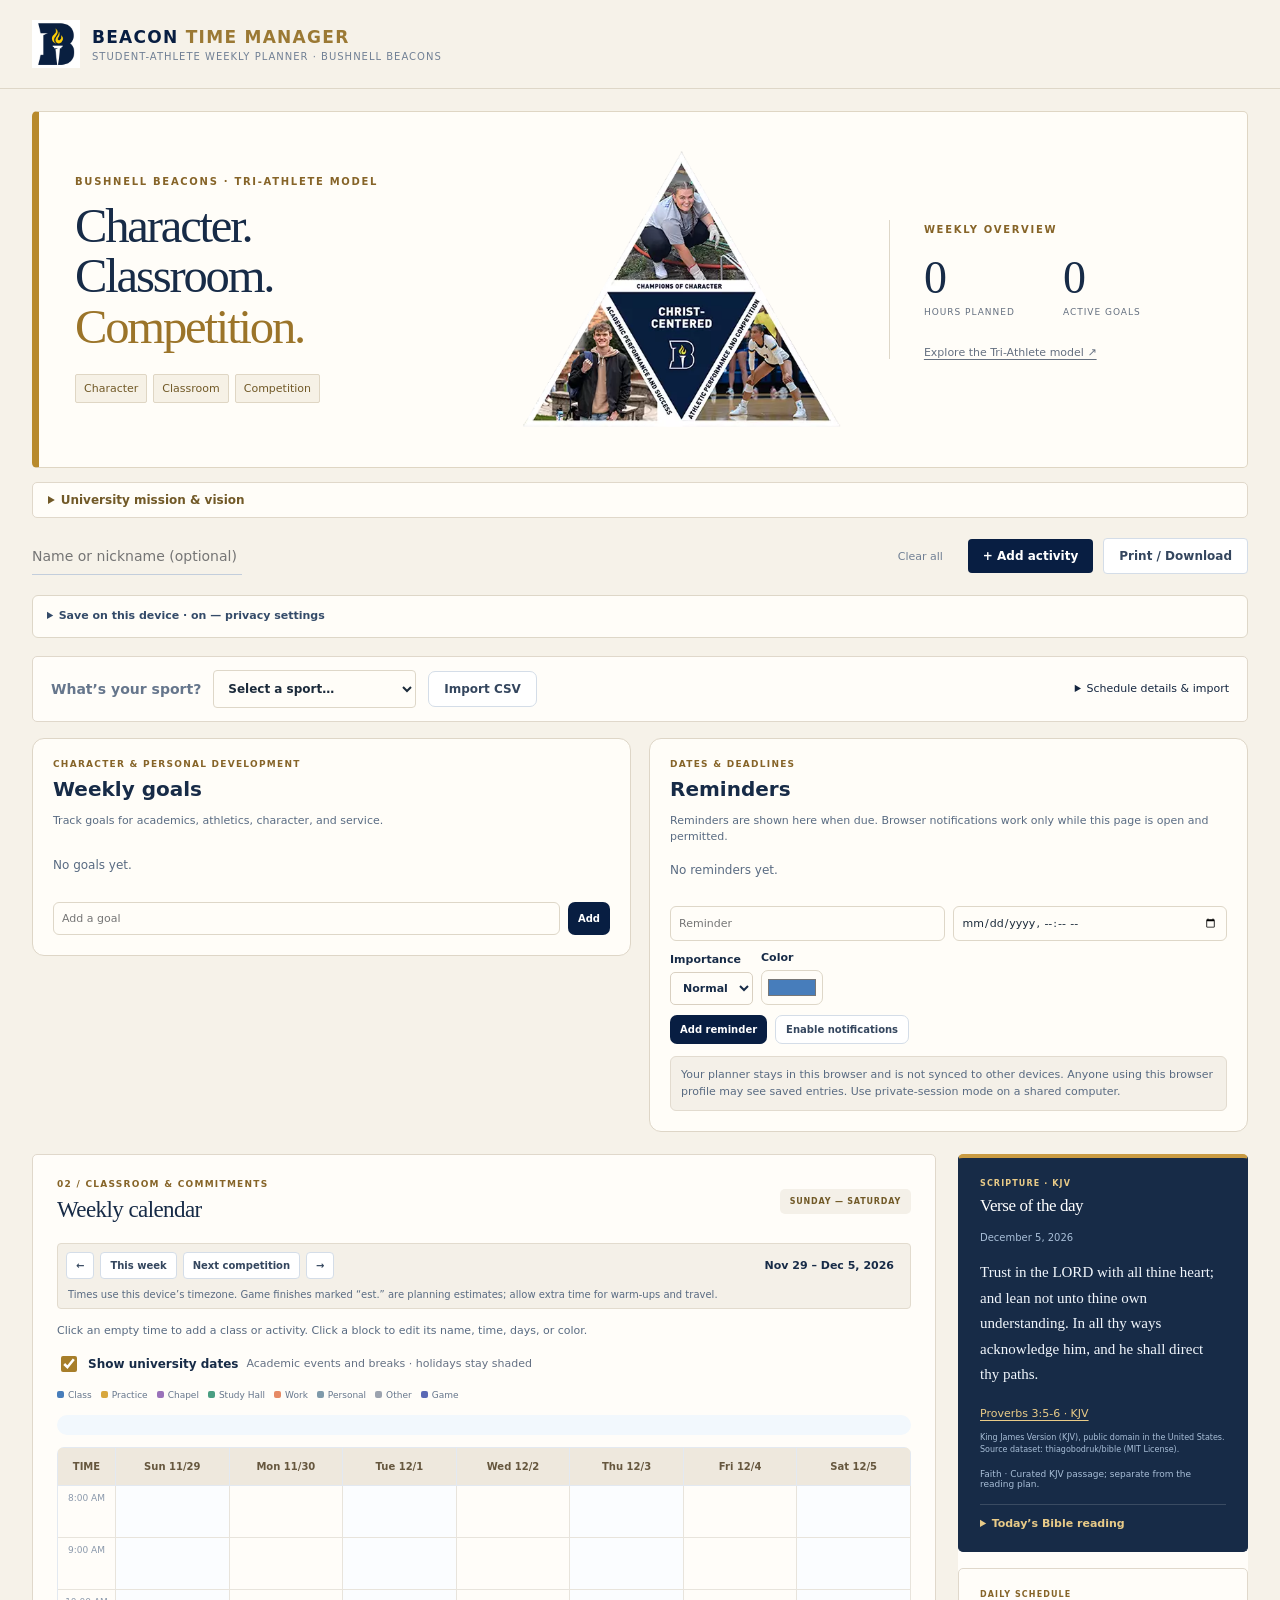
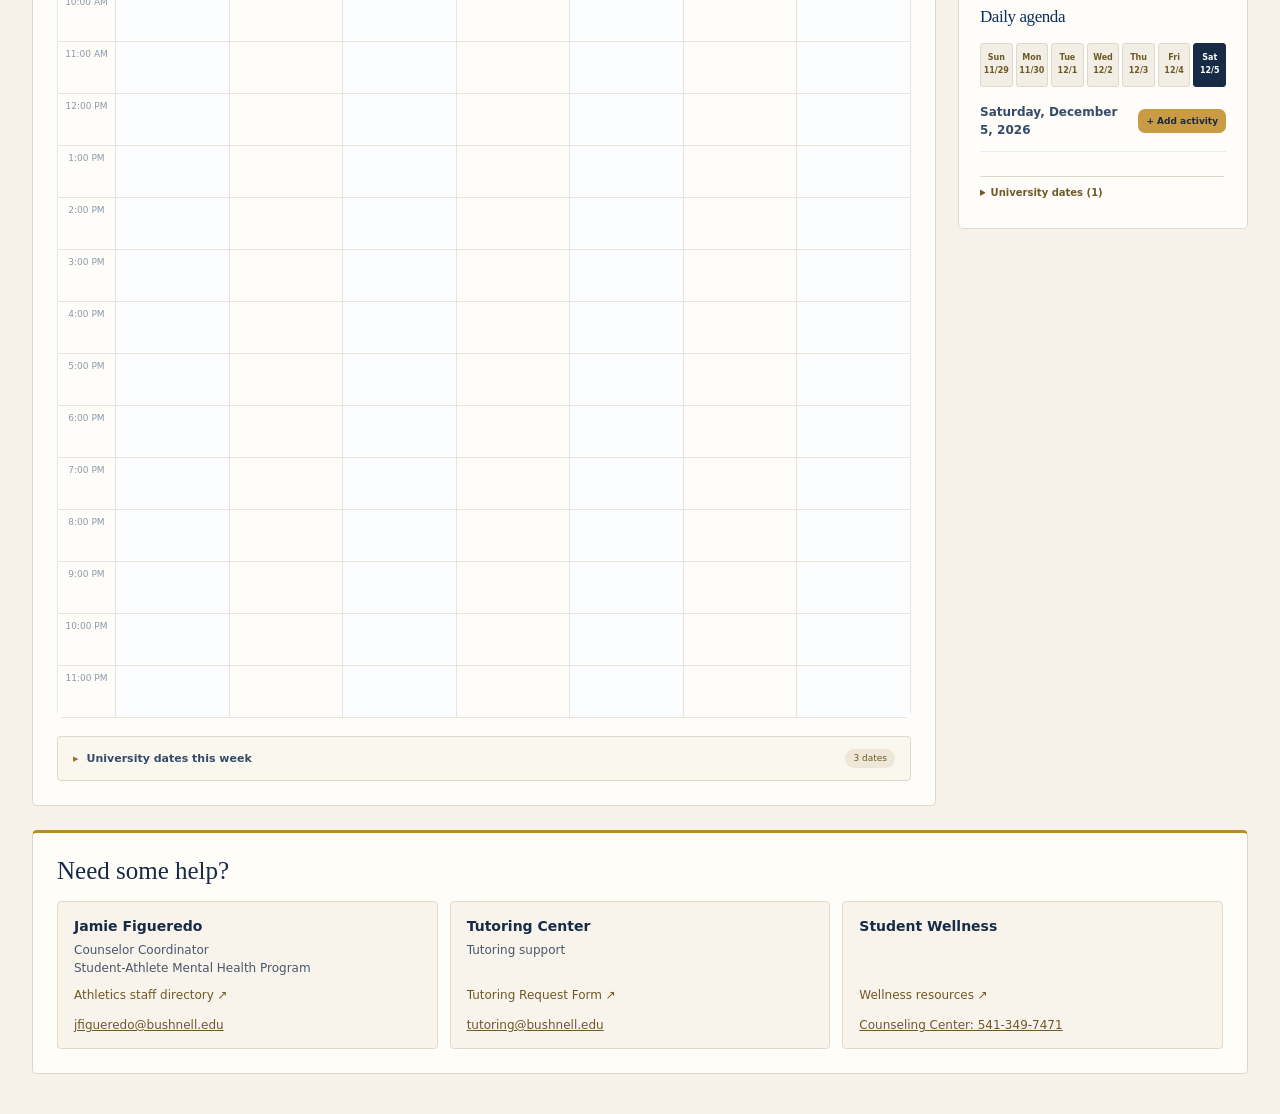
==== commit ae14ade5: "Link the Tutoring Request Form from the help section" ====
--- a/beacon-planner/index.html
+++ b/beacon-planner/index.html
@@ -38,7 +38,7 @@
 input[type=color]{width:100%;height:40px;padding:4px;cursor:pointer;border:1px solid #cbd5e1;border-radius:7px}.fields label:has(input[type=color]){justify-content:space-between}@media screen{.sub,.sport-panel .detail,.hint,.empty-state,.weeknote{color:#596b82}.sport-panel .detail{font-size:11px;line-height:1.65}.empty-state{font-size:12px}.section-index{color:#596b82}}
 @media screen{.tri-athlete-values{display:flex;flex-wrap:wrap;gap:8px;margin-top:18px}.tri-athlete-values a{border:1px solid #ffffff38;border-radius:5px;padding:6px 10px;color:#d9eafa;text-decoration:none;font-size:11px}.tri-athlete-values a:hover{background:#ffffff12;border-color:var(--sky)}.hero-foot{display:flex;flex-direction:column;gap:9px}.hero-foot a{font-size:11px;color:#bfccde;text-decoration:underline;text-underline-offset:3px}.goals-context{margin:0 0 12px}.hero p{max-width:390px}@media(max-width:600px){.hero h2{font-size:43px}.hero p{font-size:12px;max-width:290px}.tri-athlete-values{gap:6px;margin-top:14px}.tri-athlete-values a{font-size:10px;padding:6px 8px}.hero-summary{flex-wrap:wrap}.hero-foot{display:flex;flex-direction:row;max-width:none;flex-basis:100%;gap:18px}.hero-foot a{font-size:10px}}}
 @media print{.tri-athlete-values,.goals-context{display:none!important}}
-@media screen{.hero-summary{flex:0 1 320px;max-width:340px}.hero .university-vision{font-size:11px;line-height:1.65;color:#bfccde;margin:0 0 16px;max-width:100%}.university-vision strong{display:block;font-size:10px;letter-spacing:.08em;text-transform:uppercase;color:#d9eafa;margin-bottom:5px}@media(max-width:600px){.hero-summary{max-width:none}.hero .university-vision{flex-basis:100%;font-size:11px;margin:0}.hero-foot{padding-top:0}}}</style><link rel="stylesheet" href="planner-views.css"><link rel="stylesheet" href="theme.css"></head><body data-planner-view="dashboard"><header><div class="brand"><img class="brand-logo" src="assets/beacon-b.png" alt="Bushnell Beacons B torch logo"><div><h1><span style="color:var(--sky)">BEACON</span> <span style="color:var(--gold)">TIME MANAGER</span></h1><small>Student-Athlete Weekly Planner · Bushnell Beacons</small></div></div><div id="studentLabel"></div></header><main class="wrap"><div class="hero"><div><div class="eyebrow">BUSHNELL BEACONS · TRI-ATHLETE MODEL</div><h2>Character.<br>Classroom.<br><span>Competition.</span></h2><div class="tri-athlete-values" aria-label="Bushnell Tri-Athlete model"><a href="https://bushnellbeacons.com/sports/2020/7/1/beacons-of-character.aspx" target="_blank" rel="noopener">Character</a><a href="https://bushnellbeacons.com/sports/2020/6/19/beacons-in-the-classroom.aspx" target="_blank" rel="noopener">Classroom</a><a href="https://bushnellbeacons.com/sports/2020/6/19/beacons-in-competition.aspx" target="_blank" rel="noopener">Competition</a></div></div><figure class="tri-athlete-graphic"><img src="assets/tri-athlete-model.png" width="459" height="426" alt="Bushnell Christ-centered Tri-Athlete model: champions of character, academic performance and success, and athletic performance and competition."></figure><div class="hero-summary"><span class="eyebrow">WEEKLY OVERVIEW</span><div class="hero-metrics"><div><strong id="heroHours">0</strong><span>HOURS PLANNED</span></div><div><strong id="heroGoals">0</strong><span>ACTIVE GOALS</span></div></div><div class="hero-foot"><a href="https://bushnellbeacons.com/sports/growth" target="_blank" rel="noopener">Explore the Tri-Athlete model ↗</a></div></div></div><details class="university-context no-print"><summary>University mission &amp; vision</summary><p><strong>Mission:</strong> Bushnell University fosters wisdom, faith, and service through excellent academic programs within a Christ-centered community.</p><p><strong>Vision:</strong> Bushnell University aspires to be characterized by its commitment to equip students to discover and answer God’s call in their lives.</p><a href="https://bushnell.edu/about/mission-vision/" target="_blank" rel="noopener noreferrer">University mission &amp; vision ↗</a></details><div class="toolbar"><input id="student" placeholder="Name or nickname (optional)" aria-label="Name or nickname (optional)"><button class="gold" id="add">+ Add activity</button><button class="secondary" id="print">Print / Download</button><span class="spacer"></span><button class="secondary" id="reset">Clear all</button></div><div class="sport-panel no-print"><label for="sport" class="sport-question">What’s your sport?</label><select id="sport"><option value="">Select a sport…</option></select><button id="importCSV" class="secondary" type="button">Import CSV</button><input id="csvScheduleFile" type="file" hidden><details class="sport-options"><summary>Schedule details &amp; import</summary><div class="sport-options-content"><p id="sportDurationNote" class="detail"></p><a id="sportSchedule" href="https://bushnellbeacons.com/" target="_blank" rel="noopener">View official schedule ↗</a><button id="syncSport" class="sync-btn">Load saved schedule</button><label for="sportCalendarFile">Import schedule (.ics or .csv)</label><label for="csvYear">CSV year if missing</label><input id="csvYear" type="number" min="1900" max="2200" value="2026" style="width:85px"><input type="file" id="sportCalendarFile" accept=".ics,.csv,text/calendar,text/csv"><div class="detail">Choose a sport to add its saved official season schedule. Schedules do not refresh automatically; check the last-updated date and confirm changes with athletics. Games without a published time are marked TBA.</div><div id="sportStatus" class="status" role="status"></div></div></details></div><div class="layout"><div class="panel"><div class="section-heading"><div><span class="section-index">02 / CLASSROOM &amp; COMMITMENTS</span><h2>Weekly calendar</h2></div><span class="section-pill">SUNDAY — SATURDAY</span></div><div class="weeknav"><button class="secondary" id="prevWeek" aria-label="Previous week">←</button><button class="secondary" id="currentWeek">This week</button><button class="secondary" id="nextCompetition">Next competition</button><button class="secondary" id="nextWeek" aria-label="Next week">→</button><strong id="weekLabel"></strong><span class="weeknote">Times use this device’s timezone. Game finishes marked “est.” are planning estimates; allow extra time for warm-ups and travel.</span></div><div class="sub">Click an empty time to add a class or activity. Click a block to edit its name, time, days, or color.</div><label class="academic-toggle no-print"><input type="checkbox" id="showAcademic" checked> Show university dates <small>Academic events and breaks · holidays stay shaded</small></label><div class="legend" id="legend"></div><div class="official-list" id="datedList"></div><div class="calendar-notes" id="calendarNotes"></div><div class="calendar-wrap" tabindex="0" role="region" aria-label="Weekly calendar, scroll horizontally on small screens"><div class="calendar" id="calendar"></div></div><p class="notice" id="reminderNotice"></p></div><aside class="panel sidebar"><section class="dashboard-agenda-card" id="dashboardAgendaCard"><span class="section-index">DAILY SCHEDULE</span><h2>Daily agenda</h2></section><div id="hoursSummaryCard" hidden><div id="stats"></div><h3 id="total"></h3></div><section><span class="section-index">CHARACTER &amp; PERSONAL DEVELOPMENT</span><h2>Weekly goals</h2><p class="sub goals-context">Track goals for academics, athletics, character, and service.</p><div id="goals"></div><div class="entry"><input id="goalInput" placeholder="Add a goal"><button id="addGoal">Add</button></div></section><section><span class="section-index">DATES &amp; DEADLINES</span><h2>Reminders</h2><div class="sub">Reminders are shown here when due. Browser notifications work only while this page is open and permitted.</div><div id="reminders"></div><div class="entry"><input id="reminderText" placeholder="Reminder"><input type="datetime-local" id="reminderAt" aria-label="Reminder date and time"></div><div class="entry reminder-options"><label>Importance<select id="reminderPriority"><option value="low">Low</option><option value="normal" selected>Normal</option><option value="high">High</option></select></label><label>Color<input id="reminderColor" type="color" value="#477dbb" aria-label="Reminder color"></label></div><div class="entry"><button id="addReminder">Add reminder</button><button id="cancelReminderEdit" class="secondary" hidden>Cancel edit</button><button class="secondary" id="notify">Enable notifications</button></div><div class="hint">Your planner stays in this browser and is not synced to other devices. Anyone using this browser profile may see saved entries. Use private-session mode on a shared computer.</div></section></aside></div><section class="help-box no-print" aria-labelledby="helpHeading"><h2 id="helpHeading">Need some help?</h2><div class="help-links"><article class="help-contact"><a href="https://bushnellbeacons.com/staff-directory/jamie-figueredo/337" target="_blank" rel="noopener noreferrer"><strong>Jamie Figueredo</strong><span class="help-title">Counselor Coordinator<br>Student-Athlete Mental Health Program</span><span>Athletics staff directory ↗</span></a><a class="help-direct" href="mailto:jfigueredo@bushnell.edu">jfigueredo@bushnell.edu</a></article><article class="help-contact"><a href="mailto:tutoring@bushnell.edu"><strong>Tutoring Center</strong><span class="help-title">Tutoring support</span><span>tutoring@bushnell.edu</span></a></article><article class="help-contact"><a href="https://bushnell.edu/student-life/wellness/" target="_blank" rel="noopener noreferrer"><strong>Student Wellness</strong><span>Wellness resources ↗</span></a><a class="help-direct" href="tel:+15413497471">Counseling Center: 541-349-7471</a></article></div></section></main><div class="modal" id="modal" role="dialog" aria-modal="true" aria-labelledby="modalTitle"><div class="dialog"><h2 id="modalTitle">Add activity</h2><div class="fields"><label class="full">Class or activity name<input id="evName" placeholder="e.g., Biology 101"></label><label>Category<select id="evCat"></select></label><label>Block color<input id="evColor" type="color" value="#477dbb" aria-label="Activity block color"></label><label>Start time<select id="evStart"></select></label><label>End time<select id="evEnd"></select></label><div class="full"><strong style="font-size:12px">Repeat on</strong><div class="days" id="dayChoices"></div></div></div><div class="error" id="err"></div><div class="actions"><button class="secondary" id="deleteEvent" style="margin-right:auto">Delete</button><button class="secondary" id="cancel">Cancel</button><button id="saveEvent">Save activity</button></div></div></div><script src="vendor/jspdf.umd.min.js"></script><script src="privacy-storage.js"></script><script src="calendar-import.js"></script><script src="csv-import.js"></script><script src="sports-events.js"></script><script src="academic-calendar.js"></script><script src="bible-verses.js"></script><script src="schedule-pdf.js"></script><script>
+@media screen{.hero-summary{flex:0 1 320px;max-width:340px}.hero .university-vision{font-size:11px;line-height:1.65;color:#bfccde;margin:0 0 16px;max-width:100%}.university-vision strong{display:block;font-size:10px;letter-spacing:.08em;text-transform:uppercase;color:#d9eafa;margin-bottom:5px}@media(max-width:600px){.hero-summary{max-width:none}.hero .university-vision{flex-basis:100%;font-size:11px;margin:0}.hero-foot{padding-top:0}}}</style><link rel="stylesheet" href="planner-views.css"><link rel="stylesheet" href="theme.css"></head><body data-planner-view="dashboard"><header><div class="brand"><img class="brand-logo" src="assets/beacon-b.png" alt="Bushnell Beacons B torch logo"><div><h1><span style="color:var(--sky)">BEACON</span> <span style="color:var(--gold)">TIME MANAGER</span></h1><small>Student-Athlete Weekly Planner · Bushnell Beacons</small></div></div><div id="studentLabel"></div></header><main class="wrap"><div class="hero"><div><div class="eyebrow">BUSHNELL BEACONS · TRI-ATHLETE MODEL</div><h2>Character.<br>Classroom.<br><span>Competition.</span></h2><div class="tri-athlete-values" aria-label="Bushnell Tri-Athlete model"><a href="https://bushnellbeacons.com/sports/2020/7/1/beacons-of-character.aspx" target="_blank" rel="noopener">Character</a><a href="https://bushnellbeacons.com/sports/2020/6/19/beacons-in-the-classroom.aspx" target="_blank" rel="noopener">Classroom</a><a href="https://bushnellbeacons.com/sports/2020/6/19/beacons-in-competition.aspx" target="_blank" rel="noopener">Competition</a></div></div><figure class="tri-athlete-graphic"><img src="assets/tri-athlete-model.png" width="459" height="426" alt="Bushnell Christ-centered Tri-Athlete model: champions of character, academic performance and success, and athletic performance and competition."></figure><div class="hero-summary"><span class="eyebrow">WEEKLY OVERVIEW</span><div class="hero-metrics"><div><strong id="heroHours">0</strong><span>HOURS PLANNED</span></div><div><strong id="heroGoals">0</strong><span>ACTIVE GOALS</span></div></div><div class="hero-foot"><a href="https://bushnellbeacons.com/sports/growth" target="_blank" rel="noopener">Explore the Tri-Athlete model ↗</a></div></div></div><details class="university-context no-print"><summary>University mission &amp; vision</summary><p><strong>Mission:</strong> Bushnell University fosters wisdom, faith, and service through excellent academic programs within a Christ-centered community.</p><p><strong>Vision:</strong> Bushnell University aspires to be characterized by its commitment to equip students to discover and answer God’s call in their lives.</p><a href="https://bushnell.edu/about/mission-vision/" target="_blank" rel="noopener noreferrer">University mission &amp; vision ↗</a></details><div class="toolbar"><input id="student" placeholder="Name or nickname (optional)" aria-label="Name or nickname (optional)"><button class="gold" id="add">+ Add activity</button><button class="secondary" id="print">Print / Download</button><span class="spacer"></span><button class="secondary" id="reset">Clear all</button></div><div class="sport-panel no-print"><label for="sport" class="sport-question">What’s your sport?</label><select id="sport"><option value="">Select a sport…</option></select><button id="importCSV" class="secondary" type="button">Import CSV</button><input id="csvScheduleFile" type="file" hidden><details class="sport-options"><summary>Schedule details &amp; import</summary><div class="sport-options-content"><p id="sportDurationNote" class="detail"></p><a id="sportSchedule" href="https://bushnellbeacons.com/" target="_blank" rel="noopener">View official schedule ↗</a><button id="syncSport" class="sync-btn">Load saved schedule</button><label for="sportCalendarFile">Import schedule (.ics or .csv)</label><label for="csvYear">CSV year if missing</label><input id="csvYear" type="number" min="1900" max="2200" value="2026" style="width:85px"><input type="file" id="sportCalendarFile" accept=".ics,.csv,text/calendar,text/csv"><div class="detail">Choose a sport to add its saved official season schedule. Schedules do not refresh automatically; check the last-updated date and confirm changes with athletics. Games without a published time are marked TBA.</div><div id="sportStatus" class="status" role="status"></div></div></details></div><div class="layout"><div class="panel"><div class="section-heading"><div><span class="section-index">02 / CLASSROOM &amp; COMMITMENTS</span><h2>Weekly calendar</h2></div><span class="section-pill">SUNDAY — SATURDAY</span></div><div class="weeknav"><button class="secondary" id="prevWeek" aria-label="Previous week">←</button><button class="secondary" id="currentWeek">This week</button><button class="secondary" id="nextCompetition">Next competition</button><button class="secondary" id="nextWeek" aria-label="Next week">→</button><strong id="weekLabel"></strong><span class="weeknote">Times use this device’s timezone. Game finishes marked “est.” are planning estimates; allow extra time for warm-ups and travel.</span></div><div class="sub">Click an empty time to add a class or activity. Click a block to edit its name, time, days, or color.</div><label class="academic-toggle no-print"><input type="checkbox" id="showAcademic" checked> Show university dates <small>Academic events and breaks · holidays stay shaded</small></label><div class="legend" id="legend"></div><div class="official-list" id="datedList"></div><div class="calendar-notes" id="calendarNotes"></div><div class="calendar-wrap" tabindex="0" role="region" aria-label="Weekly calendar, scroll horizontally on small screens"><div class="calendar" id="calendar"></div></div><p class="notice" id="reminderNotice"></p></div><aside class="panel sidebar"><section class="dashboard-agenda-card" id="dashboardAgendaCard"><span class="section-index">DAILY SCHEDULE</span><h2>Daily agenda</h2></section><div id="hoursSummaryCard" hidden><div id="stats"></div><h3 id="total"></h3></div><section><span class="section-index">CHARACTER &amp; PERSONAL DEVELOPMENT</span><h2>Weekly goals</h2><p class="sub goals-context">Track goals for academics, athletics, character, and service.</p><div id="goals"></div><div class="entry"><input id="goalInput" placeholder="Add a goal"><button id="addGoal">Add</button></div></section><section><span class="section-index">DATES &amp; DEADLINES</span><h2>Reminders</h2><div class="sub">Reminders are shown here when due. Browser notifications work only while this page is open and permitted.</div><div id="reminders"></div><div class="entry"><input id="reminderText" placeholder="Reminder"><input type="datetime-local" id="reminderAt" aria-label="Reminder date and time"></div><div class="entry reminder-options"><label>Importance<select id="reminderPriority"><option value="low">Low</option><option value="normal" selected>Normal</option><option value="high">High</option></select></label><label>Color<input id="reminderColor" type="color" value="#477dbb" aria-label="Reminder color"></label></div><div class="entry"><button id="addReminder">Add reminder</button><button id="cancelReminderEdit" class="secondary" hidden>Cancel edit</button><button class="secondary" id="notify">Enable notifications</button></div><div class="hint">Your planner stays in this browser and is not synced to other devices. Anyone using this browser profile may see saved entries. Use private-session mode on a shared computer.</div></section></aside></div><section class="help-box no-print" aria-labelledby="helpHeading"><h2 id="helpHeading">Need some help?</h2><div class="help-links"><article class="help-contact"><a href="https://bushnellbeacons.com/staff-directory/jamie-figueredo/337" target="_blank" rel="noopener noreferrer"><strong>Jamie Figueredo</strong><span class="help-title">Counselor Coordinator<br>Student-Athlete Mental Health Program</span><span>Athletics staff directory ↗</span></a><a class="help-direct" href="mailto:jfigueredo@bushnell.edu">jfigueredo@bushnell.edu</a></article><article class="help-contact"><a href="https://my.bushnell.edu/ICS/Campus_Life/Tutoring.jnz" target="_blank" rel="noopener noreferrer"><strong>Tutoring Center</strong><span class="help-title">Tutoring support</span><span>Tutoring Request Form ↗</span></a><a class="help-direct" href="mailto:tutoring@bushnell.edu">tutoring@bushnell.edu</a></article><article class="help-contact"><a href="https://bushnell.edu/student-life/wellness/" target="_blank" rel="noopener noreferrer"><strong>Student Wellness</strong><span>Wellness resources ↗</span></a><a class="help-direct" href="tel:+15413497471">Counseling Center: 541-349-7471</a></article></div></section></main><div class="modal" id="modal" role="dialog" aria-modal="true" aria-labelledby="modalTitle"><div class="dialog"><h2 id="modalTitle">Add activity</h2><div class="fields"><label class="full">Class or activity name<input id="evName" placeholder="e.g., Biology 101"></label><label>Category<select id="evCat"></select></label><label>Block color<input id="evColor" type="color" value="#477dbb" aria-label="Activity block color"></label><label>Start time<select id="evStart"></select></label><label>End time<select id="evEnd"></select></label><div class="full"><strong style="font-size:12px">Repeat on</strong><div class="days" id="dayChoices"></div></div></div><div class="error" id="err"></div><div class="actions"><button class="secondary" id="deleteEvent" style="margin-right:auto">Delete</button><button class="secondary" id="cancel">Cancel</button><button id="saveEvent">Save activity</button></div></div></div><script src="vendor/jspdf.umd.min.js"></script><script src="privacy-storage.js"></script><script src="calendar-import.js"></script><script src="csv-import.js"></script><script src="sports-events.js"></script><script src="academic-calendar.js"></script><script src="bible-verses.js"></script><script src="schedule-pdf.js"></script><script>
 (()=>{'use strict';const KEY='beacon-planner-v1';const days=['Sun','Mon','Tue','Wed','Thu','Fri','Sat'];const cats={Class:'#477dbb',Practice:'#d8a73d',Chapel:'#9a72ba','Study Hall':'#4a9e82',Work:'#e68a65',Personal:'#7f9aaa',Other:'#9ca3af',Game:'#5b69b5'};let state={student:'',sport:'',showAcademic:true,events:[],datedEvents:[],goals:[],reminders:[]};let weekStart=startOfWeek(new Date());function startOfWeek(d){const x=new Date(d.getFullYear(),d.getMonth(),d.getDate());x.setDate(x.getDate()-x.getDay());return x}function dayDate(day){const x=new Date(weekStart);x.setDate(x.getDate()+day);return x}function dateKey(d){return d.getFullYear()+'-'+String(d.getMonth()+1).padStart(2,'0')+'-'+String(d.getDate()).padStart(2,'0')}function academicKind(date){const kind=window.BeaconAcademic.kind(date);return kind==='holiday'||state.showAcademic!==false?kind:''}function localMinutes(d){return d.getHours()*60+d.getMinutes()}function eventDate(e){return new Date(e.allDay?e.start+'T12:00:00':e.start)}function eventsForDay(d){const key=dateKey(dayDate(d));return window.BeaconSports.unique(state.datedEvents).filter(e=>e.sport===state.sport&&e.status!=='CANCELLED'&&(e.allDay?e.start<=key&&key<(e.end||e.start+'~'):dateKey(eventDate(e))===key))}function weekShift(n){weekStart.setDate(weekStart.getDate()+7*n);render()} try{const saved=window.BeaconPrivacy.load();if(saved&&Array.isArray(saved.events)&&Array.isArray(saved.goals)&&Array.isArray(saved.reminders))state={...state,...saved}}catch{}if(!Array.isArray(state.datedEvents))state.datedEvents=[];if(state.sport==='volleyball'){state.sport='womens-volleyball';state.datedEvents.forEach(e=>{if(e.sport==='volleyball')e.sport='womens-volleyball'})}let editId=null;const $=id=>document.getElementById(id);const persist=()=>{window.BeaconPrivacy.save(state)};const esc=s=>String(s).replace(/[&<>"']/g,c=>({'&':'&amp;','<':'&lt;','>':'&gt;','"':'&quot;',"'":'&#39;'}[c]));const time=m=>{m=m%1440;const h=Math.floor(m/60),mi=m%60;return `${h%12||12}:${String(mi).padStart(2,'0')} ${h<12?'AM':'PM'}`};const id=()=>Math.random().toString(36).slice(2)+Date.now();const eventColor=e=>/^#[0-9a-f]{6}$/i.test(e.color||'')?e.color:(cats[e.cat]||cats.Other);function colorText(color){const rgb=color.slice(1).match(/../g).map(x=>parseInt(x,16)/255).map(x=>x<=.04045?x/12.92:((x+.055)/1.055)**2.4);return rgb[0]*.2126+rgb[1]*.7152+rgb[2]*.0722>.179?'#000000':'#ffffff'}$('student').value=state.student;$('student').addEventListener('input',e=>{state.student=e.target.value;persist();$('studentLabel').textContent=state.student});$('studentLabel').textContent=state.student;for(const [cat,color] of Object.entries(cats)){$('legend').insertAdjacentHTML('beforeend',`<span><i class="dot" style="background:${color}"></i>${esc(cat)}</span>`);$('evCat').add(new Option(cat,cat))}for(let m=480;m<=1440;m+=30){$('evStart').add(new Option(time(m),m));$('evEnd').add(new Option(time(m),m))}function renderCalendar(){const cal=$('calendar');cal.innerHTML='<div class="timehead">TIME</div>'+days.map((d,i)=>`<div class="dayhead academic-${academicKind(dateKey(dayDate(i)))}">${d} ${dayDate(i).getMonth()+1}/${dayDate(i).getDate()}${academicKind(dateKey(dayDate(i)))?'<small>'+(academicKind(dateKey(dayDate(i)))==='holiday'?'Holiday':'University break')+'</small>':''}</div>`).join('');$('calendarNotes').innerHTML=days.map((day,d)=>{const items=eventsForDay(d).filter(e=>e.allDay||localMinutes(eventDate(e))<480);return items.length?'<div><strong>'+day+' '+esc(dayDate(d).toLocaleDateString())+'</strong>'+items.map(e=>'<div>'+esc(e.title)+' · '+(e.timeUnknown?esc(e.timeLabel||'Time TBA'):e.allDay?'All day':esc(eventDate(e).toLocaleTimeString([], {hour:'numeric',minute:'2-digit'})))+'</div>').join('')+'</div>':''}).join('');for(let h=8;h<24;h++){const row=document.createElement('div');row.className='timecell';row.textContent=time(h*60);cal.append(row);for(let d=0;d<7;d++){const slot=document.createElement('div');slot.className='slot academic-'+academicKind(dateKey(dayDate(d))); slot.dataset.day=d;slot.dataset.hour=h;slot.addEventListener('click',()=>openEditor(null,d,h*60));slot.tabIndex=0;slot.setAttribute('role','button');slot.setAttribute('aria-label','Add activity '+days[d]+' '+time(h*60));slot.addEventListener('keydown',event=>{if(event.target===slot&&(event.key==='Enter'||event.key===' ')){event.preventDefault();openEditor(null,d,h*60)}});const official=eventsForDay(d).filter(e=>!e.allDay&&localMinutes(eventDate(e))>=480).map(e=>{const start=localMinutes(eventDate(e));const timing=window.BeaconSports.timing(e),finish=timing.finish;const end=dateKey(finish)!==dateKey(eventDate(e))?1440:localMinutes(finish);return {id:e.key,name:e.title,cat:e.category||'Game',start,end,days:[d],official:true,estimated:timing.estimated,location:e.location,source:e.source,attendance:e.attendance,description:e.description}});const matches=window.BeaconSports.layout([...state.events.filter(e=>e.days.includes(d)).map(e=>({...e})),...official]).filter(e=>e.start>=h*60&&e.start<h*60+60);matches.forEach((e,j)=>{const ev=document.createElement('div');ev.className='event'+(e.official?' official-event':'');const color=eventColor(e);ev.style.background=color;ev.style.color=colorText(color);ev.style.borderColor=color;ev.style.top='calc(var(--hour-height) * '+((Math.max(e.start,h*60)-h*60)/60)+' + 1px)';ev.style.height='calc(var(--hour-height) * '+((Math.min(e.end,1440)-e.start)/60)+' - 2px)';ev.style.left='calc('+e.lane*100/e.lanes+'% + 2px)';ev.style.width='calc('+100/e.lanes+'% - 4px)';ev.style.zIndex=3+j;ev.innerHTML=`<strong>${esc(e.name)}</strong>${e.start>=h*60&&e.end-e.start>=45?`<span>${time(e.start)}–${time(e.end)}${e.estimated?' (est.)':''}</span>`:''}`;ev.title=`${e.name} · ${time(e.start)}–${time(e.end)}${e.estimated?' (estimated finish)':''} · ${e.official?'View event':'Edit activity'}`;ev.tabIndex=0;ev.setAttribute('role','button');ev.setAttribute('aria-label',ev.title);ev.addEventListener('keydown',key=>{if(key.key==='Enter'||key.key===' '){key.preventDefault();ev.click()}});ev.addEventListener('click',event=>{event.stopPropagation();e.official?alert(e.name+'\n'+new Date(state.datedEvents.find(x=>x.key===e.id).start).toLocaleString()+'\n'+[e.location,e.attendance,e.description,e.source||'Official athletics schedule'].filter(Boolean).join('\n')+(e.estimated?'\nFinish time is a sport-specific planning estimate; allow extra time for warm-ups and travel.':'')):openEditor(e)});slot.append(ev)});cal.append(slot)}}}function renderStats(){const sums={};Object.keys(cats).forEach(c=>sums[c]=0);state.events.forEach(e=>sums[e.cat]=(sums[e.cat]||0)+(e.end-e.start)/60*e.days.length);const total=Object.values(sums).reduce((a,b)=>a+b,0);$('stats').innerHTML=Object.entries(sums).filter(([,v])=>v>0).map(([c,v])=>`<div class="metric"><span><i class="dot" style="background:${cats[c]}"></i>${esc(c)}</span><strong>${v.toFixed(1)} h</strong></div><div class="bar"><div style="width:${total?v/total*100:0}%;background:${cats[c]}"></div></div>`).join('')||'<div class="empty-state">No activities scheduled.</div>';$('total').textContent=`${total.toFixed(1)} hours planned`;$('heroHours').textContent=Number(total.toFixed(1));$('heroGoals').textContent=state.goals.filter(g=>!g.done).length};function renderGoals(){$('heroGoals').textContent=state.goals.filter(g=>!g.done).length;$('goals').innerHTML=state.goals.length?'':'<div class="empty-state">No goals yet.</div>';state.goals.forEach(g=>{const div=document.createElement('div');div.className='goal'+(g.done?' done':'');div.innerHTML=`<input type="checkbox" ${g.done?'checked':''} aria-label="Complete goal"><label>${esc(g.text)}</label><button aria-label="Delete goal">×</button>`;div.querySelector('input').onchange=e=>{g.done=e.target.checked;persist();renderGoals()};div.querySelector('button').onclick=()=>{state.goals=state.goals.filter(x=>x.id!==g.id);persist();renderGoals()};$('goals').append(div)})};let reminderEditId=null;const reminderColors={low:'#4a9e82',normal:'#477dbb',high:'#b45309'};const reminderPriority=r=>Object.hasOwn(reminderColors,r.priority)?r.priority:'normal';const reminderColor=r=>/^#[0-9a-f]{6}$/i.test(r.color||'')?r.color:reminderColors[reminderPriority(r)];function resetReminderEditor(){reminderEditId=null;$('reminderText').value='';$('reminderAt').value='';$('reminderPriority').value='normal';$('reminderColor').value=reminderColors.normal;$('addReminder').textContent='Add reminder';$('cancelReminderEdit').hidden=true;}function renderReminders(){const now=Date.now();$('reminders').innerHTML=state.reminders.length?'':'<div class="empty-state">No reminders yet.</div>';[...state.reminders].sort((a,b)=>a.at.localeCompare(b.at)).forEach(r=>{const due=new Date(r.at).getTime()<=now,priority=reminderPriority(r);const div=document.createElement('div');div.className='goal reminder-item';div.dataset.priority=priority;div.style.borderLeftColor=reminderColor(r);div.innerHTML=`<div class="reminder-content"><strong>${due?'🔔 DUE: ':''}${esc(r.text)}</strong><br><small>${esc(new Date(r.at).toLocaleString())}</small><span class="reminder-importance">${priority[0].toUpperCase()+priority.slice(1)} importance</span></div><div class="reminder-actions"><button class="secondary edit-reminder" aria-label="Edit reminder: ${esc(r.text)}">Edit</button><button class="delete-reminder" aria-label="Delete reminder: ${esc(r.text)}">×</button></div>`;div.querySelector('.edit-reminder').onclick=()=>{reminderEditId=r.id;$('reminderText').value=r.text;$('reminderAt').value=r.at;$('reminderPriority').value=priority;$('reminderColor').value=reminderColor(r);$('addReminder').textContent='Save reminder';$('cancelReminderEdit').hidden=false;$('reminderText').focus();};div.querySelector('.delete-reminder').onclick=()=>{state.reminders=state.reminders.filter(x=>x.id!==r.id);if(reminderEditId===r.id)resetReminderEditor();persist();renderReminders();};$('reminders').append(div);});$('reminderNotice').textContent=state.reminders.some(r=>new Date(r.at).getTime()<=now)?'You have reminders due. Check the Reminders panel.':''};function render(){const finish=dayDate(6);$('weekLabel').textContent=weekStart.toLocaleDateString(undefined,{month:'short',day:'numeric'})+' – '+finish.toLocaleDateString(undefined,{month:'short',day:'numeric',year:'numeric'});renderCalendar();renderStats();renderGoals();renderReminders();renderDatedEvents();document.dispatchEvent(new Event('beacon:render'))};function openEditor(e,d=1,start=480){editId=e?.id||null;$('modalTitle').textContent=e?'Edit activity':'Add activity';$('evName').value=e?.name||'';$('evCat').value=e?.cat||'Class';$('evColor').value=e?eventColor(e):cats.Class;$('saveEvent').textContent=e?'Save changes':'Add to calendar';$('evStart').value=e?.start??start;$('evEnd').value=e?.end??Math.min(start+60,1440);$('dayChoices').innerHTML=days.map((day,i)=>`<label><input type="checkbox" value="${i}" ${e?e.days.includes(i)?'checked':'':i===d?'checked':''}> ${day}</label>`).join('');$('err').textContent='';$('deleteEvent').style.display=e?'':'none';$('modal').classList.add('show');$('evName').focus()};$('evCat').onchange=()=>{$('evColor').value=cats[$('evCat').value]||cats.Other};$('add').onclick=()=>openEditor();$('cancel').onclick=()=>$('modal').classList.remove('show');$('modal').addEventListener('click',e=>{if(e.target===$('modal'))$('modal').classList.remove('show')});$('saveEvent').onclick=()=>{const name=$('evName').value.trim(),cat=$('evCat').value,start=+$('evStart').value,end=+$('evEnd').value,selected=[...$('dayChoices').querySelectorAll('input:checked')].map(x=>+x.value);if(!name||end<=start||!selected.length){$('err').textContent='Enter a name, select at least one day, and choose an end after the start.';return}const item={id:editId||id(),name,cat,start,end,days:selected,color:$('evColor').value};if(editId)state.events=state.events.map(x=>x.id===editId?item:x);else state.events.push(item);persist();$('modal').classList.remove('show');render()};$('deleteEvent').onclick=()=>{if(editId&&confirm('Delete this activity from all selected days?')){state.events=state.events.filter(e=>e.id!==editId);persist();$('modal').classList.remove('show');render()}};$('addGoal').onclick=()=>{const text=$('goalInput').value.trim();if(!text)return;state.goals.push({id:id(),text,done:false});$('goalInput').value='';persist();renderGoals()};$('goalInput').onkeydown=e=>{if(e.key==='Enter')$('addGoal').click()};$('reminderPriority').onchange=()=>{$('reminderColor').value=reminderColors[$('reminderPriority').value]||reminderColors.normal;};$('cancelReminderEdit').onclick=resetReminderEditor;$('addReminder').onclick=()=>{const text=$('reminderText').value.trim(),at=$('reminderAt').value;if(!text||!at||!Number.isFinite(new Date(at).getTime())){alert('Enter reminder text and a valid date/time.');return;}const previous=state.reminders.find(r=>r.id===reminderEditId);const item={id:previous?.id||id(),text,at,priority:$('reminderPriority').value,color:$('reminderColor').value,notified:previous&&previous.at===at?previous.notified:false};if(previous)state.reminders=state.reminders.map(r=>r.id===previous.id?item:r);else state.reminders.push(item);resetReminderEditor();persist();renderReminders();};$('notify').onclick=async()=>{if(!('Notification'in window)){alert('Notifications are not supported in this browser.');return}try{const permission=await Notification.requestPermission();alert(permission==='granted'?'Notifications enabled while this planner is open.':'Notifications were not enabled.')}catch{alert('Notifications require a secure (HTTPS) website.')}};function checkReminders(){let changed=false;state.reminders.forEach(r=>{if(!r.notified&&new Date(r.at).getTime()<=Date.now()){r.notified=true;changed=true;if('Notification'in window&&Notification.permission==='granted'){try{new Notification('Beacon reminder',{body:'You have a reminder due. Open your planner to view it.'})}catch{}}}});if(changed){persist();renderReminders()}}setInterval(checkReminders,30000);$('print').onclick=()=>window.print();$('reset').onclick=()=>{if(confirm('Clear all activities, goals and reminders on this device?')){resetReminderEditor();state={student:'',sport:'',datedEvents:[],events:[],goals:[],reminders:[]};$('sport').value='';updateSportLink();$('student').value='';$('studentLabel').textContent='';persist();render()}};const sports=[['baseball','Baseball'],['mens-basketball',"Men's Basketball"],['womens-basketball',"Women's Basketball"],['mens-soccer',"Men's Soccer"],['womens-soccer',"Women's Soccer"],['womens-volleyball','Volleyball'],['beach-volleyball','Beach Volleyball'],['softball','Softball'],['mens-cross-country',"Men's Cross Country"],['womens-cross-country',"Women's Cross Country"],['mens-track-and-field',"Men's Track & Field"],['womens-track-and-field',"Women's Track & Field"],['mens-golf',"Men's Golf"],['womens-golf',"Women's Golf"],['esports','Esports']];sports.forEach(([slug,label])=>$('sport').add(new Option(label,slug)));$('sport').value=state.sport||'';function updateSportLink(){const slug=$('sport').value;const duration=window.BeaconSports.minutes[slug];$('sportDurationNote').textContent=duration?'Planning length: '+Math.floor(duration/60)+'h'+(duration%60?' '+duration%60+'m':'')+' ('+(['baseball','softball'].includes(slug)?'rounded estimate from two reported Bushnell game times':'provisional estimate; a reliable average was not available')+'). Official end times take precedence. Formats and overtime vary; add warm-up and travel time separately.':'Select your sport to see its estimated competition length.';$('sportSchedule').href=slug?'https://bushnellbeacons.com/sports/'+encodeURIComponent(slug)+'/schedule':'https://bushnellbeacons.com/';$('sportSchedule').textContent=slug?'View official '+$('sport').selectedOptions[0].text+' schedule ↗':'View official schedules ↗'}$('sport').onchange=()=>{state.sport=$('sport').value;persist();updateSportLink();render();if(state.sport)loadSport(true);else $('sportStatus').textContent=''};$('prevWeek').onclick=()=>weekShift(-1);$('nextWeek').onclick=()=>weekShift(1);$('currentWeek').onclick=()=>{weekStart=startOfWeek(new Date());render()};updateSportLink();function focusCompetitionWeek(){const now=Date.now();const list=window.BeaconSports.unique(state.datedEvents).filter(e=>e.sport===state.sport&&e.status!=='CANCELLED'&&e.status!=='POSTPONED').sort((a,b)=>eventDate(a)-eventDate(b));const next=list.find(e=>eventDate(e).getTime()>=now)||list.at(-1);if(next)weekStart=startOfWeek(eventDate(next));return next} $('nextCompetition').onclick=()=>{if(focusCompetitionWeek())render();else $('sportStatus').textContent='No competitions are saved for this sport yet.'};
 let sportRequest=0;async function loadSport(showCompetition=false){if(!state.sport)return;const sport=state.sport,request=++sportRequest;$('sportStatus').textContent='Loading '+$('sport').selectedOptions[0].text+' saved season schedule…';try{const response=await fetch('schedules/'+encodeURIComponent(sport)+'.json',{cache:'no-cache'});const data=await response.json();if(!response.ok||data.available===false)throw Error(data.error||'A saved schedule is unavailable for this sport. Use the official schedule link.');if(!Array.isArray(data.events))throw Error('Invalid calendar response');if(request!==sportRequest||sport!==state.sport)return;state.datedEvents=state.datedEvents.filter(e=>e.sport!==sport||e.source!=='Official Bushnell schedule');const unique=new Map(data.events.filter(e=>e.start&&e.title).map(e=>[e.id||e.start+'|'+e.title,e]));for(const [uid,e] of unique)state.datedEvents.push({...e,sport,key:sport+'|official|'+uid,source:'Official Bushnell schedule'});state.datedEvents=window.BeaconSports.unique(state.datedEvents);persist();if(showCompetition===true)focusCompetitionWeek();render();$('sportStatus').textContent=(unique.size?unique.size+' official competitions loaded':'The schedule contains no competitions')+' · Saved schedule updated '+new Date(data.fetchedAt||Date.now()).toLocaleDateString()+(data.skipped?' · '+data.skipped+' entries could not be verified':'')+' · '+(data.note||'Confirm changes with the official athletics site.')}catch(error){if(request!==sportRequest||sport!==state.sport)return;$('sportStatus').textContent=navigator.onLine===false?'You are offline. Previously saved events are kept.':error.message+' Previously saved events are kept.'}}$('syncSport').onclick=loadSport;
 function renderDatedEvents(){const list=window.BeaconSports.unique(state.datedEvents).filter(e=>e.sport===state.sport&&e.status!=='CANCELLED').sort((a,b)=>a.start.localeCompare(b.start));$('datedList').innerHTML=list.length?'<details><summary>Saved calendar events ('+list.length+')</summary>'+list.slice(0,8).map(e=>'<div>'+esc(eventDate(e).toLocaleDateString())+' · '+esc(e.title)+' · '+esc(e.source||'Imported calendar')+'</div>').join('')+'</details>':''}
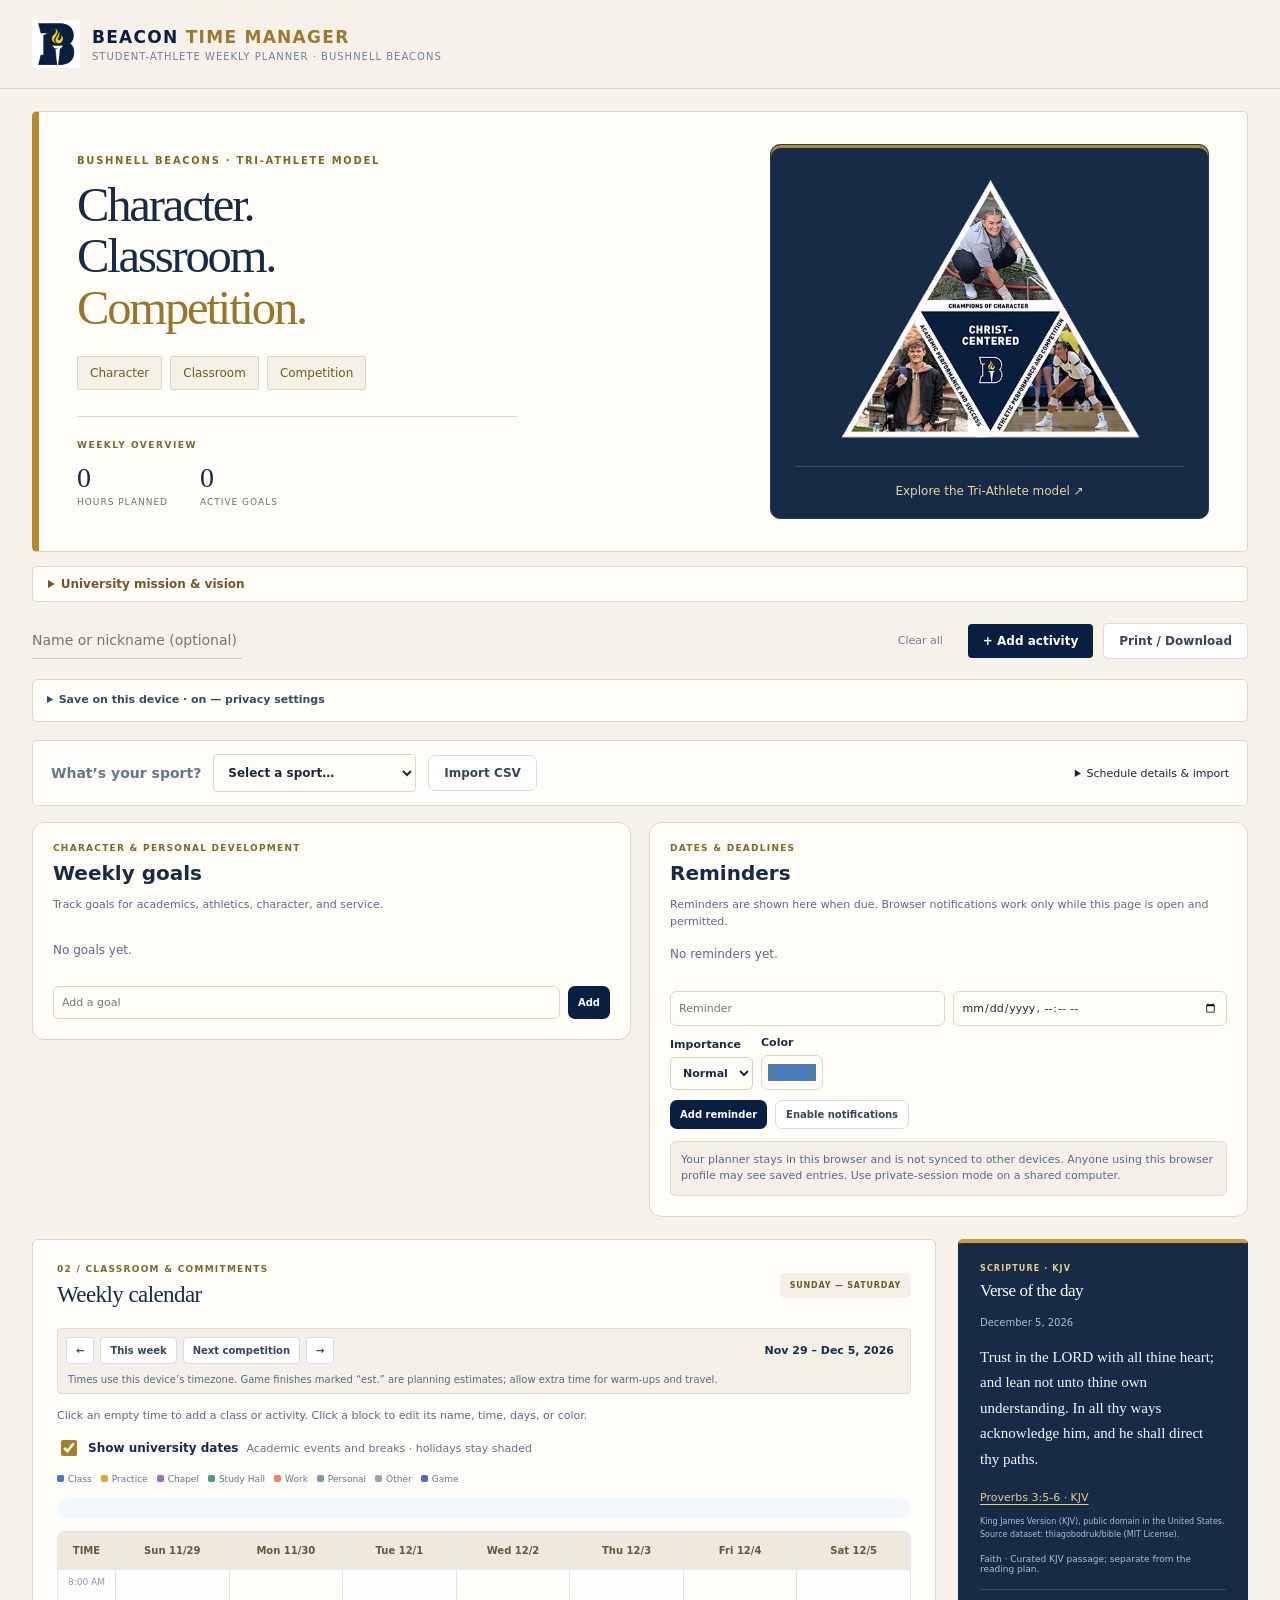
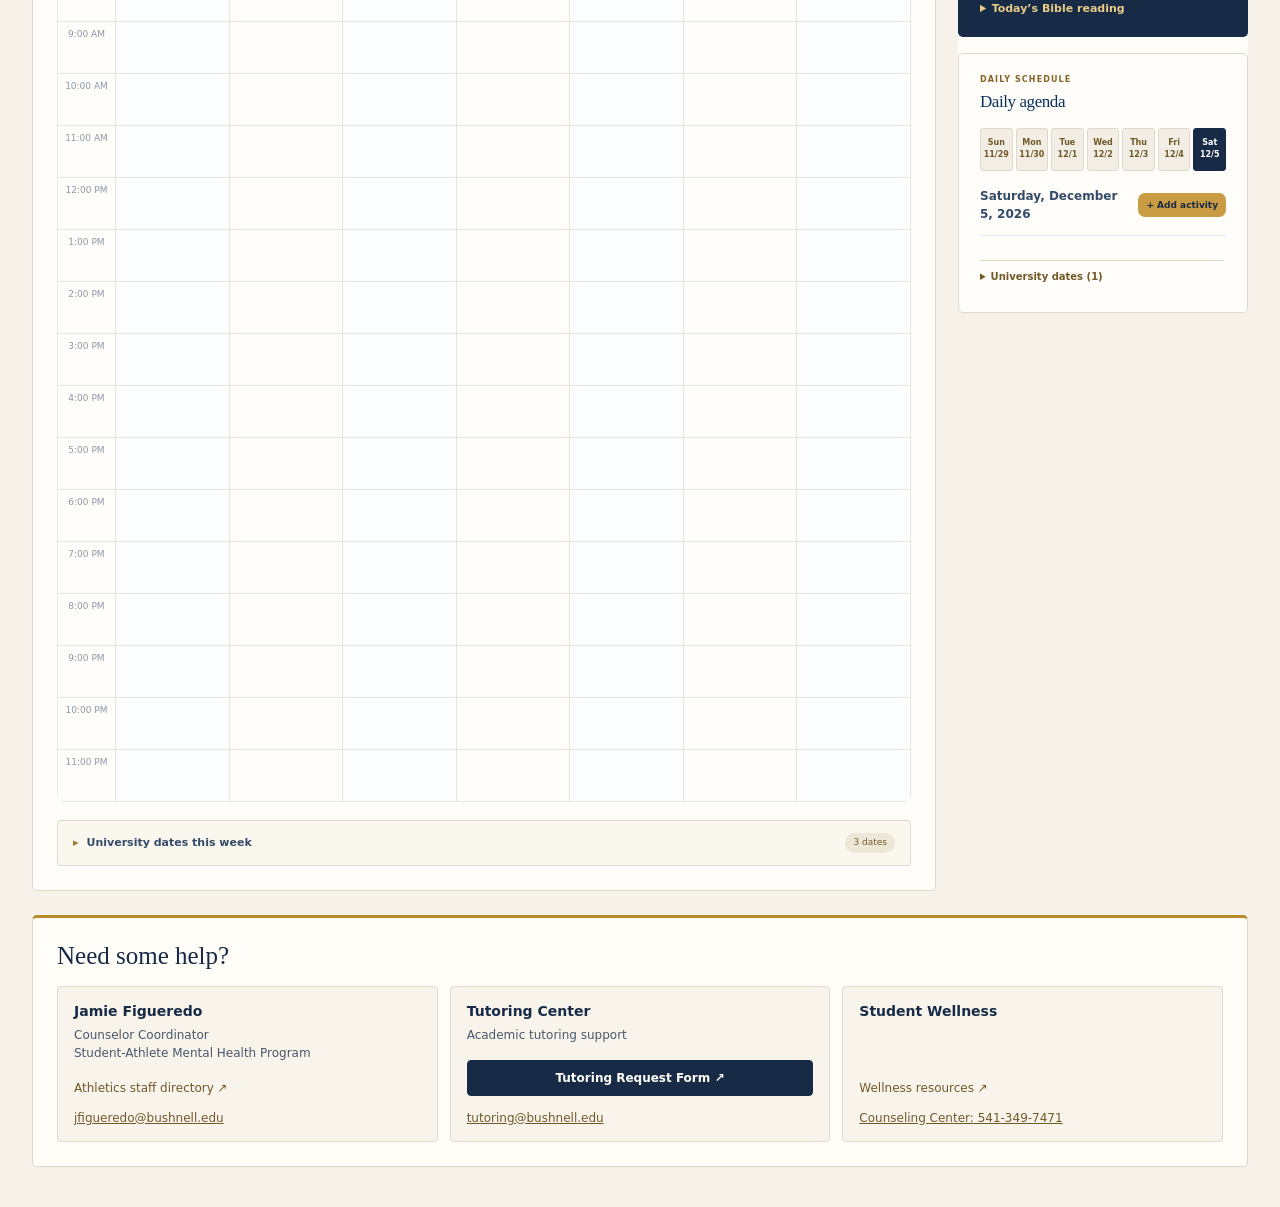
==== commit da7057ee: "Integrate the triangle into the header and emphasize tutoring actions" ====
--- a/beacon-planner/index.html
+++ b/beacon-planner/index.html
@@ -38,7 +38,7 @@
 input[type=color]{width:100%;height:40px;padding:4px;cursor:pointer;border:1px solid #cbd5e1;border-radius:7px}.fields label:has(input[type=color]){justify-content:space-between}@media screen{.sub,.sport-panel .detail,.hint,.empty-state,.weeknote{color:#596b82}.sport-panel .detail{font-size:11px;line-height:1.65}.empty-state{font-size:12px}.section-index{color:#596b82}}
 @media screen{.tri-athlete-values{display:flex;flex-wrap:wrap;gap:8px;margin-top:18px}.tri-athlete-values a{border:1px solid #ffffff38;border-radius:5px;padding:6px 10px;color:#d9eafa;text-decoration:none;font-size:11px}.tri-athlete-values a:hover{background:#ffffff12;border-color:var(--sky)}.hero-foot{display:flex;flex-direction:column;gap:9px}.hero-foot a{font-size:11px;color:#bfccde;text-decoration:underline;text-underline-offset:3px}.goals-context{margin:0 0 12px}.hero p{max-width:390px}@media(max-width:600px){.hero h2{font-size:43px}.hero p{font-size:12px;max-width:290px}.tri-athlete-values{gap:6px;margin-top:14px}.tri-athlete-values a{font-size:10px;padding:6px 8px}.hero-summary{flex-wrap:wrap}.hero-foot{display:flex;flex-direction:row;max-width:none;flex-basis:100%;gap:18px}.hero-foot a{font-size:10px}}}
 @media print{.tri-athlete-values,.goals-context{display:none!important}}
-@media screen{.hero-summary{flex:0 1 320px;max-width:340px}.hero .university-vision{font-size:11px;line-height:1.65;color:#bfccde;margin:0 0 16px;max-width:100%}.university-vision strong{display:block;font-size:10px;letter-spacing:.08em;text-transform:uppercase;color:#d9eafa;margin-bottom:5px}@media(max-width:600px){.hero-summary{max-width:none}.hero .university-vision{flex-basis:100%;font-size:11px;margin:0}.hero-foot{padding-top:0}}}</style><link rel="stylesheet" href="planner-views.css"><link rel="stylesheet" href="theme.css"></head><body data-planner-view="dashboard"><header><div class="brand"><img class="brand-logo" src="assets/beacon-b.png" alt="Bushnell Beacons B torch logo"><div><h1><span style="color:var(--sky)">BEACON</span> <span style="color:var(--gold)">TIME MANAGER</span></h1><small>Student-Athlete Weekly Planner · Bushnell Beacons</small></div></div><div id="studentLabel"></div></header><main class="wrap"><div class="hero"><div><div class="eyebrow">BUSHNELL BEACONS · TRI-ATHLETE MODEL</div><h2>Character.<br>Classroom.<br><span>Competition.</span></h2><div class="tri-athlete-values" aria-label="Bushnell Tri-Athlete model"><a href="https://bushnellbeacons.com/sports/2020/7/1/beacons-of-character.aspx" target="_blank" rel="noopener">Character</a><a href="https://bushnellbeacons.com/sports/2020/6/19/beacons-in-the-classroom.aspx" target="_blank" rel="noopener">Classroom</a><a href="https://bushnellbeacons.com/sports/2020/6/19/beacons-in-competition.aspx" target="_blank" rel="noopener">Competition</a></div></div><figure class="tri-athlete-graphic"><img src="assets/tri-athlete-model.png" width="459" height="426" alt="Bushnell Christ-centered Tri-Athlete model: champions of character, academic performance and success, and athletic performance and competition."></figure><div class="hero-summary"><span class="eyebrow">WEEKLY OVERVIEW</span><div class="hero-metrics"><div><strong id="heroHours">0</strong><span>HOURS PLANNED</span></div><div><strong id="heroGoals">0</strong><span>ACTIVE GOALS</span></div></div><div class="hero-foot"><a href="https://bushnellbeacons.com/sports/growth" target="_blank" rel="noopener">Explore the Tri-Athlete model ↗</a></div></div></div><details class="university-context no-print"><summary>University mission &amp; vision</summary><p><strong>Mission:</strong> Bushnell University fosters wisdom, faith, and service through excellent academic programs within a Christ-centered community.</p><p><strong>Vision:</strong> Bushnell University aspires to be characterized by its commitment to equip students to discover and answer God’s call in their lives.</p><a href="https://bushnell.edu/about/mission-vision/" target="_blank" rel="noopener noreferrer">University mission &amp; vision ↗</a></details><div class="toolbar"><input id="student" placeholder="Name or nickname (optional)" aria-label="Name or nickname (optional)"><button class="gold" id="add">+ Add activity</button><button class="secondary" id="print">Print / Download</button><span class="spacer"></span><button class="secondary" id="reset">Clear all</button></div><div class="sport-panel no-print"><label for="sport" class="sport-question">What’s your sport?</label><select id="sport"><option value="">Select a sport…</option></select><button id="importCSV" class="secondary" type="button">Import CSV</button><input id="csvScheduleFile" type="file" hidden><details class="sport-options"><summary>Schedule details &amp; import</summary><div class="sport-options-content"><p id="sportDurationNote" class="detail"></p><a id="sportSchedule" href="https://bushnellbeacons.com/" target="_blank" rel="noopener">View official schedule ↗</a><button id="syncSport" class="sync-btn">Load saved schedule</button><label for="sportCalendarFile">Import schedule (.ics or .csv)</label><label for="csvYear">CSV year if missing</label><input id="csvYear" type="number" min="1900" max="2200" value="2026" style="width:85px"><input type="file" id="sportCalendarFile" accept=".ics,.csv,text/calendar,text/csv"><div class="detail">Choose a sport to add its saved official season schedule. Schedules do not refresh automatically; check the last-updated date and confirm changes with athletics. Games without a published time are marked TBA.</div><div id="sportStatus" class="status" role="status"></div></div></details></div><div class="layout"><div class="panel"><div class="section-heading"><div><span class="section-index">02 / CLASSROOM &amp; COMMITMENTS</span><h2>Weekly calendar</h2></div><span class="section-pill">SUNDAY — SATURDAY</span></div><div class="weeknav"><button class="secondary" id="prevWeek" aria-label="Previous week">←</button><button class="secondary" id="currentWeek">This week</button><button class="secondary" id="nextCompetition">Next competition</button><button class="secondary" id="nextWeek" aria-label="Next week">→</button><strong id="weekLabel"></strong><span class="weeknote">Times use this device’s timezone. Game finishes marked “est.” are planning estimates; allow extra time for warm-ups and travel.</span></div><div class="sub">Click an empty time to add a class or activity. Click a block to edit its name, time, days, or color.</div><label class="academic-toggle no-print"><input type="checkbox" id="showAcademic" checked> Show university dates <small>Academic events and breaks · holidays stay shaded</small></label><div class="legend" id="legend"></div><div class="official-list" id="datedList"></div><div class="calendar-notes" id="calendarNotes"></div><div class="calendar-wrap" tabindex="0" role="region" aria-label="Weekly calendar, scroll horizontally on small screens"><div class="calendar" id="calendar"></div></div><p class="notice" id="reminderNotice"></p></div><aside class="panel sidebar"><section class="dashboard-agenda-card" id="dashboardAgendaCard"><span class="section-index">DAILY SCHEDULE</span><h2>Daily agenda</h2></section><div id="hoursSummaryCard" hidden><div id="stats"></div><h3 id="total"></h3></div><section><span class="section-index">CHARACTER &amp; PERSONAL DEVELOPMENT</span><h2>Weekly goals</h2><p class="sub goals-context">Track goals for academics, athletics, character, and service.</p><div id="goals"></div><div class="entry"><input id="goalInput" placeholder="Add a goal"><button id="addGoal">Add</button></div></section><section><span class="section-index">DATES &amp; DEADLINES</span><h2>Reminders</h2><div class="sub">Reminders are shown here when due. Browser notifications work only while this page is open and permitted.</div><div id="reminders"></div><div class="entry"><input id="reminderText" placeholder="Reminder"><input type="datetime-local" id="reminderAt" aria-label="Reminder date and time"></div><div class="entry reminder-options"><label>Importance<select id="reminderPriority"><option value="low">Low</option><option value="normal" selected>Normal</option><option value="high">High</option></select></label><label>Color<input id="reminderColor" type="color" value="#477dbb" aria-label="Reminder color"></label></div><div class="entry"><button id="addReminder">Add reminder</button><button id="cancelReminderEdit" class="secondary" hidden>Cancel edit</button><button class="secondary" id="notify">Enable notifications</button></div><div class="hint">Your planner stays in this browser and is not synced to other devices. Anyone using this browser profile may see saved entries. Use private-session mode on a shared computer.</div></section></aside></div><section class="help-box no-print" aria-labelledby="helpHeading"><h2 id="helpHeading">Need some help?</h2><div class="help-links"><article class="help-contact"><a href="https://bushnellbeacons.com/staff-directory/jamie-figueredo/337" target="_blank" rel="noopener noreferrer"><strong>Jamie Figueredo</strong><span class="help-title">Counselor Coordinator<br>Student-Athlete Mental Health Program</span><span>Athletics staff directory ↗</span></a><a class="help-direct" href="mailto:jfigueredo@bushnell.edu">jfigueredo@bushnell.edu</a></article><article class="help-contact"><a href="https://my.bushnell.edu/ICS/Campus_Life/Tutoring.jnz" target="_blank" rel="noopener noreferrer"><strong>Tutoring Center</strong><span class="help-title">Tutoring support</span><span>Tutoring Request Form ↗</span></a><a class="help-direct" href="mailto:tutoring@bushnell.edu">tutoring@bushnell.edu</a></article><article class="help-contact"><a href="https://bushnell.edu/student-life/wellness/" target="_blank" rel="noopener noreferrer"><strong>Student Wellness</strong><span>Wellness resources ↗</span></a><a class="help-direct" href="tel:+15413497471">Counseling Center: 541-349-7471</a></article></div></section></main><div class="modal" id="modal" role="dialog" aria-modal="true" aria-labelledby="modalTitle"><div class="dialog"><h2 id="modalTitle">Add activity</h2><div class="fields"><label class="full">Class or activity name<input id="evName" placeholder="e.g., Biology 101"></label><label>Category<select id="evCat"></select></label><label>Block color<input id="evColor" type="color" value="#477dbb" aria-label="Activity block color"></label><label>Start time<select id="evStart"></select></label><label>End time<select id="evEnd"></select></label><div class="full"><strong style="font-size:12px">Repeat on</strong><div class="days" id="dayChoices"></div></div></div><div class="error" id="err"></div><div class="actions"><button class="secondary" id="deleteEvent" style="margin-right:auto">Delete</button><button class="secondary" id="cancel">Cancel</button><button id="saveEvent">Save activity</button></div></div></div><script src="vendor/jspdf.umd.min.js"></script><script src="privacy-storage.js"></script><script src="calendar-import.js"></script><script src="csv-import.js"></script><script src="sports-events.js"></script><script src="academic-calendar.js"></script><script src="bible-verses.js"></script><script src="schedule-pdf.js"></script><script>
+@media screen{.hero-summary{flex:0 1 320px;max-width:340px}.hero .university-vision{font-size:11px;line-height:1.65;color:#bfccde;margin:0 0 16px;max-width:100%}.university-vision strong{display:block;font-size:10px;letter-spacing:.08em;text-transform:uppercase;color:#d9eafa;margin-bottom:5px}@media(max-width:600px){.hero-summary{max-width:none}.hero .university-vision{flex-basis:100%;font-size:11px;margin:0}.hero-foot{padding-top:0}}}</style><link rel="stylesheet" href="planner-views.css"><link rel="stylesheet" href="theme.css"></head><body data-planner-view="dashboard"><header><div class="brand"><img class="brand-logo" src="assets/beacon-b.png" alt="Bushnell Beacons B torch logo"><div><h1><span style="color:var(--sky)">BEACON</span> <span style="color:var(--gold)">TIME MANAGER</span></h1><small>Student-Athlete Weekly Planner · Bushnell Beacons</small></div></div><div id="studentLabel"></div></header><main class="wrap"><div class="hero"><div class="hero-copy"><div class="eyebrow">BUSHNELL BEACONS · TRI-ATHLETE MODEL</div><h2>Character.<br>Classroom.<br><span>Competition.</span></h2><div class="tri-athlete-values" aria-label="Bushnell Tri-Athlete model"><a href="https://bushnellbeacons.com/sports/2020/7/1/beacons-of-character.aspx" target="_blank" rel="noopener">Character</a><a href="https://bushnellbeacons.com/sports/2020/6/19/beacons-in-the-classroom.aspx" target="_blank" rel="noopener">Classroom</a><a href="https://bushnellbeacons.com/sports/2020/6/19/beacons-in-competition.aspx" target="_blank" rel="noopener">Competition</a></div><div class="hero-summary"><span class="eyebrow">WEEKLY OVERVIEW</span><div class="hero-metrics"><div><strong id="heroHours">0</strong><span>HOURS PLANNED</span></div><div><strong id="heroGoals">0</strong><span>ACTIVE GOALS</span></div></div></div></div><figure class="tri-athlete-graphic"><img src="assets/tri-athlete-model.png" width="459" height="426" alt="Bushnell Christ-centered Tri-Athlete model: champions of character, academic performance and success, and athletic performance and competition."><figcaption><a href="https://bushnellbeacons.com/sports/growth" target="_blank" rel="noopener noreferrer">Explore the Tri-Athlete model ↗</a></figcaption></figure></div><details class="university-context no-print"><summary>University mission &amp; vision</summary><p><strong>Mission:</strong> Bushnell University fosters wisdom, faith, and service through excellent academic programs within a Christ-centered community.</p><p><strong>Vision:</strong> Bushnell University aspires to be characterized by its commitment to equip students to discover and answer God’s call in their lives.</p><a href="https://bushnell.edu/about/mission-vision/" target="_blank" rel="noopener noreferrer">University mission &amp; vision ↗</a></details><div class="toolbar"><input id="student" placeholder="Name or nickname (optional)" aria-label="Name or nickname (optional)"><button class="gold" id="add">+ Add activity</button><button class="secondary" id="print">Print / Download</button><span class="spacer"></span><button class="secondary" id="reset">Clear all</button></div><div class="sport-panel no-print"><label for="sport" class="sport-question">What’s your sport?</label><select id="sport"><option value="">Select a sport…</option></select><button id="importCSV" class="secondary" type="button">Import CSV</button><input id="csvScheduleFile" type="file" hidden><details class="sport-options"><summary>Schedule details &amp; import</summary><div class="sport-options-content"><p id="sportDurationNote" class="detail"></p><a id="sportSchedule" href="https://bushnellbeacons.com/" target="_blank" rel="noopener">View official schedule ↗</a><button id="syncSport" class="sync-btn">Load saved schedule</button><label for="sportCalendarFile">Import schedule (.ics or .csv)</label><label for="csvYear">CSV year if missing</label><input id="csvYear" type="number" min="1900" max="2200" value="2026" style="width:85px"><input type="file" id="sportCalendarFile" accept=".ics,.csv,text/calendar,text/csv"><div class="detail">Choose a sport to add its saved official season schedule. Schedules do not refresh automatically; check the last-updated date and confirm changes with athletics. Games without a published time are marked TBA.</div><div id="sportStatus" class="status" role="status"></div></div></details></div><div class="layout"><div class="panel"><div class="section-heading"><div><span class="section-index">02 / CLASSROOM &amp; COMMITMENTS</span><h2>Weekly calendar</h2></div><span class="section-pill">SUNDAY — SATURDAY</span></div><div class="weeknav"><button class="secondary" id="prevWeek" aria-label="Previous week">←</button><button class="secondary" id="currentWeek">This week</button><button class="secondary" id="nextCompetition">Next competition</button><button class="secondary" id="nextWeek" aria-label="Next week">→</button><strong id="weekLabel"></strong><span class="weeknote">Times use this device’s timezone. Game finishes marked “est.” are planning estimates; allow extra time for warm-ups and travel.</span></div><div class="sub">Click an empty time to add a class or activity. Click a block to edit its name, time, days, or color.</div><label class="academic-toggle no-print"><input type="checkbox" id="showAcademic" checked> Show university dates <small>Academic events and breaks · holidays stay shaded</small></label><div class="legend" id="legend"></div><div class="official-list" id="datedList"></div><div class="calendar-notes" id="calendarNotes"></div><div class="calendar-wrap" tabindex="0" role="region" aria-label="Weekly calendar, scroll horizontally on small screens"><div class="calendar" id="calendar"></div></div><p class="notice" id="reminderNotice"></p></div><aside class="panel sidebar"><section class="dashboard-agenda-card" id="dashboardAgendaCard"><span class="section-index">DAILY SCHEDULE</span><h2>Daily agenda</h2></section><div id="hoursSummaryCard" hidden><div id="stats"></div><h3 id="total"></h3></div><section><span class="section-index">CHARACTER &amp; PERSONAL DEVELOPMENT</span><h2>Weekly goals</h2><p class="sub goals-context">Track goals for academics, athletics, character, and service.</p><div id="goals"></div><div class="entry"><input id="goalInput" placeholder="Add a goal"><button id="addGoal">Add</button></div></section><section><span class="section-index">DATES &amp; DEADLINES</span><h2>Reminders</h2><div class="sub">Reminders are shown here when due. Browser notifications work only while this page is open and permitted.</div><div id="reminders"></div><div class="entry"><input id="reminderText" placeholder="Reminder"><input type="datetime-local" id="reminderAt" aria-label="Reminder date and time"></div><div class="entry reminder-options"><label>Importance<select id="reminderPriority"><option value="low">Low</option><option value="normal" selected>Normal</option><option value="high">High</option></select></label><label>Color<input id="reminderColor" type="color" value="#477dbb" aria-label="Reminder color"></label></div><div class="entry"><button id="addReminder">Add reminder</button><button id="cancelReminderEdit" class="secondary" hidden>Cancel edit</button><button class="secondary" id="notify">Enable notifications</button></div><div class="hint">Your planner stays in this browser and is not synced to other devices. Anyone using this browser profile may see saved entries. Use private-session mode on a shared computer.</div></section></aside></div><section class="help-box no-print" aria-labelledby="helpHeading"><h2 id="helpHeading">Need some help?</h2><div class="help-links"><article class="help-contact"><a href="https://bushnellbeacons.com/staff-directory/jamie-figueredo/337" target="_blank" rel="noopener noreferrer"><strong>Jamie Figueredo</strong><span class="help-title">Counselor Coordinator<br>Student-Athlete Mental Health Program</span><span>Athletics staff directory ↗</span></a><a class="help-direct" href="mailto:jfigueredo@bushnell.edu">jfigueredo@bushnell.edu</a></article><article class="help-contact tutoring-contact"><div class="help-contact-heading"><strong>Tutoring Center</strong><span class="help-title">Academic tutoring support</span></div><a class="tutoring-request" href="https://my.bushnell.edu/ICS/Campus_Life/Tutoring.jnz" target="_blank" rel="noopener noreferrer">Tutoring Request Form ↗</a><a class="help-direct" href="mailto:tutoring@bushnell.edu">tutoring@bushnell.edu</a></article><article class="help-contact"><a href="https://bushnell.edu/student-life/wellness/" target="_blank" rel="noopener noreferrer"><strong>Student Wellness</strong><span>Wellness resources ↗</span></a><a class="help-direct" href="tel:+15413497471">Counseling Center: 541-349-7471</a></article></div></section></main><div class="modal" id="modal" role="dialog" aria-modal="true" aria-labelledby="modalTitle"><div class="dialog"><h2 id="modalTitle">Add activity</h2><div class="fields"><label class="full">Class or activity name<input id="evName" placeholder="e.g., Biology 101"></label><label>Category<select id="evCat"></select></label><label>Block color<input id="evColor" type="color" value="#477dbb" aria-label="Activity block color"></label><label>Start time<select id="evStart"></select></label><label>End time<select id="evEnd"></select></label><div class="full"><strong style="font-size:12px">Repeat on</strong><div class="days" id="dayChoices"></div></div></div><div class="error" id="err"></div><div class="actions"><button class="secondary" id="deleteEvent" style="margin-right:auto">Delete</button><button class="secondary" id="cancel">Cancel</button><button id="saveEvent">Save activity</button></div></div></div><script src="vendor/jspdf.umd.min.js"></script><script src="privacy-storage.js"></script><script src="calendar-import.js"></script><script src="csv-import.js"></script><script src="sports-events.js"></script><script src="academic-calendar.js"></script><script src="bible-verses.js"></script><script src="schedule-pdf.js"></script><script>
 (()=>{'use strict';const KEY='beacon-planner-v1';const days=['Sun','Mon','Tue','Wed','Thu','Fri','Sat'];const cats={Class:'#477dbb',Practice:'#d8a73d',Chapel:'#9a72ba','Study Hall':'#4a9e82',Work:'#e68a65',Personal:'#7f9aaa',Other:'#9ca3af',Game:'#5b69b5'};let state={student:'',sport:'',showAcademic:true,events:[],datedEvents:[],goals:[],reminders:[]};let weekStart=startOfWeek(new Date());function startOfWeek(d){const x=new Date(d.getFullYear(),d.getMonth(),d.getDate());x.setDate(x.getDate()-x.getDay());return x}function dayDate(day){const x=new Date(weekStart);x.setDate(x.getDate()+day);return x}function dateKey(d){return d.getFullYear()+'-'+String(d.getMonth()+1).padStart(2,'0')+'-'+String(d.getDate()).padStart(2,'0')}function academicKind(date){const kind=window.BeaconAcademic.kind(date);return kind==='holiday'||state.showAcademic!==false?kind:''}function localMinutes(d){return d.getHours()*60+d.getMinutes()}function eventDate(e){return new Date(e.allDay?e.start+'T12:00:00':e.start)}function eventsForDay(d){const key=dateKey(dayDate(d));return window.BeaconSports.unique(state.datedEvents).filter(e=>e.sport===state.sport&&e.status!=='CANCELLED'&&(e.allDay?e.start<=key&&key<(e.end||e.start+'~'):dateKey(eventDate(e))===key))}function weekShift(n){weekStart.setDate(weekStart.getDate()+7*n);render()} try{const saved=window.BeaconPrivacy.load();if(saved&&Array.isArray(saved.events)&&Array.isArray(saved.goals)&&Array.isArray(saved.reminders))state={...state,...saved}}catch{}if(!Array.isArray(state.datedEvents))state.datedEvents=[];if(state.sport==='volleyball'){state.sport='womens-volleyball';state.datedEvents.forEach(e=>{if(e.sport==='volleyball')e.sport='womens-volleyball'})}let editId=null;const $=id=>document.getElementById(id);const persist=()=>{window.BeaconPrivacy.save(state)};const esc=s=>String(s).replace(/[&<>"']/g,c=>({'&':'&amp;','<':'&lt;','>':'&gt;','"':'&quot;',"'":'&#39;'}[c]));const time=m=>{m=m%1440;const h=Math.floor(m/60),mi=m%60;return `${h%12||12}:${String(mi).padStart(2,'0')} ${h<12?'AM':'PM'}`};const id=()=>Math.random().toString(36).slice(2)+Date.now();const eventColor=e=>/^#[0-9a-f]{6}$/i.test(e.color||'')?e.color:(cats[e.cat]||cats.Other);function colorText(color){const rgb=color.slice(1).match(/../g).map(x=>parseInt(x,16)/255).map(x=>x<=.04045?x/12.92:((x+.055)/1.055)**2.4);return rgb[0]*.2126+rgb[1]*.7152+rgb[2]*.0722>.179?'#000000':'#ffffff'}$('student').value=state.student;$('student').addEventListener('input',e=>{state.student=e.target.value;persist();$('studentLabel').textContent=state.student});$('studentLabel').textContent=state.student;for(const [cat,color] of Object.entries(cats)){$('legend').insertAdjacentHTML('beforeend',`<span><i class="dot" style="background:${color}"></i>${esc(cat)}</span>`);$('evCat').add(new Option(cat,cat))}for(let m=480;m<=1440;m+=30){$('evStart').add(new Option(time(m),m));$('evEnd').add(new Option(time(m),m))}function renderCalendar(){const cal=$('calendar');cal.innerHTML='<div class="timehead">TIME</div>'+days.map((d,i)=>`<div class="dayhead academic-${academicKind(dateKey(dayDate(i)))}">${d} ${dayDate(i).getMonth()+1}/${dayDate(i).getDate()}${academicKind(dateKey(dayDate(i)))?'<small>'+(academicKind(dateKey(dayDate(i)))==='holiday'?'Holiday':'University break')+'</small>':''}</div>`).join('');$('calendarNotes').innerHTML=days.map((day,d)=>{const items=eventsForDay(d).filter(e=>e.allDay||localMinutes(eventDate(e))<480);return items.length?'<div><strong>'+day+' '+esc(dayDate(d).toLocaleDateString())+'</strong>'+items.map(e=>'<div>'+esc(e.title)+' · '+(e.timeUnknown?esc(e.timeLabel||'Time TBA'):e.allDay?'All day':esc(eventDate(e).toLocaleTimeString([], {hour:'numeric',minute:'2-digit'})))+'</div>').join('')+'</div>':''}).join('');for(let h=8;h<24;h++){const row=document.createElement('div');row.className='timecell';row.textContent=time(h*60);cal.append(row);for(let d=0;d<7;d++){const slot=document.createElement('div');slot.className='slot academic-'+academicKind(dateKey(dayDate(d))); slot.dataset.day=d;slot.dataset.hour=h;slot.addEventListener('click',()=>openEditor(null,d,h*60));slot.tabIndex=0;slot.setAttribute('role','button');slot.setAttribute('aria-label','Add activity '+days[d]+' '+time(h*60));slot.addEventListener('keydown',event=>{if(event.target===slot&&(event.key==='Enter'||event.key===' ')){event.preventDefault();openEditor(null,d,h*60)}});const official=eventsForDay(d).filter(e=>!e.allDay&&localMinutes(eventDate(e))>=480).map(e=>{const start=localMinutes(eventDate(e));const timing=window.BeaconSports.timing(e),finish=timing.finish;const end=dateKey(finish)!==dateKey(eventDate(e))?1440:localMinutes(finish);return {id:e.key,name:e.title,cat:e.category||'Game',start,end,days:[d],official:true,estimated:timing.estimated,location:e.location,source:e.source,attendance:e.attendance,description:e.description}});const matches=window.BeaconSports.layout([...state.events.filter(e=>e.days.includes(d)).map(e=>({...e})),...official]).filter(e=>e.start>=h*60&&e.start<h*60+60);matches.forEach((e,j)=>{const ev=document.createElement('div');ev.className='event'+(e.official?' official-event':'');const color=eventColor(e);ev.style.background=color;ev.style.color=colorText(color);ev.style.borderColor=color;ev.style.top='calc(var(--hour-height) * '+((Math.max(e.start,h*60)-h*60)/60)+' + 1px)';ev.style.height='calc(var(--hour-height) * '+((Math.min(e.end,1440)-e.start)/60)+' - 2px)';ev.style.left='calc('+e.lane*100/e.lanes+'% + 2px)';ev.style.width='calc('+100/e.lanes+'% - 4px)';ev.style.zIndex=3+j;ev.innerHTML=`<strong>${esc(e.name)}</strong>${e.start>=h*60&&e.end-e.start>=45?`<span>${time(e.start)}–${time(e.end)}${e.estimated?' (est.)':''}</span>`:''}`;ev.title=`${e.name} · ${time(e.start)}–${time(e.end)}${e.estimated?' (estimated finish)':''} · ${e.official?'View event':'Edit activity'}`;ev.tabIndex=0;ev.setAttribute('role','button');ev.setAttribute('aria-label',ev.title);ev.addEventListener('keydown',key=>{if(key.key==='Enter'||key.key===' '){key.preventDefault();ev.click()}});ev.addEventListener('click',event=>{event.stopPropagation();e.official?alert(e.name+'\n'+new Date(state.datedEvents.find(x=>x.key===e.id).start).toLocaleString()+'\n'+[e.location,e.attendance,e.description,e.source||'Official athletics schedule'].filter(Boolean).join('\n')+(e.estimated?'\nFinish time is a sport-specific planning estimate; allow extra time for warm-ups and travel.':'')):openEditor(e)});slot.append(ev)});cal.append(slot)}}}function renderStats(){const sums={};Object.keys(cats).forEach(c=>sums[c]=0);state.events.forEach(e=>sums[e.cat]=(sums[e.cat]||0)+(e.end-e.start)/60*e.days.length);const total=Object.values(sums).reduce((a,b)=>a+b,0);$('stats').innerHTML=Object.entries(sums).filter(([,v])=>v>0).map(([c,v])=>`<div class="metric"><span><i class="dot" style="background:${cats[c]}"></i>${esc(c)}</span><strong>${v.toFixed(1)} h</strong></div><div class="bar"><div style="width:${total?v/total*100:0}%;background:${cats[c]}"></div></div>`).join('')||'<div class="empty-state">No activities scheduled.</div>';$('total').textContent=`${total.toFixed(1)} hours planned`;$('heroHours').textContent=Number(total.toFixed(1));$('heroGoals').textContent=state.goals.filter(g=>!g.done).length};function renderGoals(){$('heroGoals').textContent=state.goals.filter(g=>!g.done).length;$('goals').innerHTML=state.goals.length?'':'<div class="empty-state">No goals yet.</div>';state.goals.forEach(g=>{const div=document.createElement('div');div.className='goal'+(g.done?' done':'');div.innerHTML=`<input type="checkbox" ${g.done?'checked':''} aria-label="Complete goal"><label>${esc(g.text)}</label><button aria-label="Delete goal">×</button>`;div.querySelector('input').onchange=e=>{g.done=e.target.checked;persist();renderGoals()};div.querySelector('button').onclick=()=>{state.goals=state.goals.filter(x=>x.id!==g.id);persist();renderGoals()};$('goals').append(div)})};let reminderEditId=null;const reminderColors={low:'#4a9e82',normal:'#477dbb',high:'#b45309'};const reminderPriority=r=>Object.hasOwn(reminderColors,r.priority)?r.priority:'normal';const reminderColor=r=>/^#[0-9a-f]{6}$/i.test(r.color||'')?r.color:reminderColors[reminderPriority(r)];function resetReminderEditor(){reminderEditId=null;$('reminderText').value='';$('reminderAt').value='';$('reminderPriority').value='normal';$('reminderColor').value=reminderColors.normal;$('addReminder').textContent='Add reminder';$('cancelReminderEdit').hidden=true;}function renderReminders(){const now=Date.now();$('reminders').innerHTML=state.reminders.length?'':'<div class="empty-state">No reminders yet.</div>';[...state.reminders].sort((a,b)=>a.at.localeCompare(b.at)).forEach(r=>{const due=new Date(r.at).getTime()<=now,priority=reminderPriority(r);const div=document.createElement('div');div.className='goal reminder-item';div.dataset.priority=priority;div.style.borderLeftColor=reminderColor(r);div.innerHTML=`<div class="reminder-content"><strong>${due?'🔔 DUE: ':''}${esc(r.text)}</strong><br><small>${esc(new Date(r.at).toLocaleString())}</small><span class="reminder-importance">${priority[0].toUpperCase()+priority.slice(1)} importance</span></div><div class="reminder-actions"><button class="secondary edit-reminder" aria-label="Edit reminder: ${esc(r.text)}">Edit</button><button class="delete-reminder" aria-label="Delete reminder: ${esc(r.text)}">×</button></div>`;div.querySelector('.edit-reminder').onclick=()=>{reminderEditId=r.id;$('reminderText').value=r.text;$('reminderAt').value=r.at;$('reminderPriority').value=priority;$('reminderColor').value=reminderColor(r);$('addReminder').textContent='Save reminder';$('cancelReminderEdit').hidden=false;$('reminderText').focus();};div.querySelector('.delete-reminder').onclick=()=>{state.reminders=state.reminders.filter(x=>x.id!==r.id);if(reminderEditId===r.id)resetReminderEditor();persist();renderReminders();};$('reminders').append(div);});$('reminderNotice').textContent=state.reminders.some(r=>new Date(r.at).getTime()<=now)?'You have reminders due. Check the Reminders panel.':''};function render(){const finish=dayDate(6);$('weekLabel').textContent=weekStart.toLocaleDateString(undefined,{month:'short',day:'numeric'})+' – '+finish.toLocaleDateString(undefined,{month:'short',day:'numeric',year:'numeric'});renderCalendar();renderStats();renderGoals();renderReminders();renderDatedEvents();document.dispatchEvent(new Event('beacon:render'))};function openEditor(e,d=1,start=480){editId=e?.id||null;$('modalTitle').textContent=e?'Edit activity':'Add activity';$('evName').value=e?.name||'';$('evCat').value=e?.cat||'Class';$('evColor').value=e?eventColor(e):cats.Class;$('saveEvent').textContent=e?'Save changes':'Add to calendar';$('evStart').value=e?.start??start;$('evEnd').value=e?.end??Math.min(start+60,1440);$('dayChoices').innerHTML=days.map((day,i)=>`<label><input type="checkbox" value="${i}" ${e?e.days.includes(i)?'checked':'':i===d?'checked':''}> ${day}</label>`).join('');$('err').textContent='';$('deleteEvent').style.display=e?'':'none';$('modal').classList.add('show');$('evName').focus()};$('evCat').onchange=()=>{$('evColor').value=cats[$('evCat').value]||cats.Other};$('add').onclick=()=>openEditor();$('cancel').onclick=()=>$('modal').classList.remove('show');$('modal').addEventListener('click',e=>{if(e.target===$('modal'))$('modal').classList.remove('show')});$('saveEvent').onclick=()=>{const name=$('evName').value.trim(),cat=$('evCat').value,start=+$('evStart').value,end=+$('evEnd').value,selected=[...$('dayChoices').querySelectorAll('input:checked')].map(x=>+x.value);if(!name||end<=start||!selected.length){$('err').textContent='Enter a name, select at least one day, and choose an end after the start.';return}const item={id:editId||id(),name,cat,start,end,days:selected,color:$('evColor').value};if(editId)state.events=state.events.map(x=>x.id===editId?item:x);else state.events.push(item);persist();$('modal').classList.remove('show');render()};$('deleteEvent').onclick=()=>{if(editId&&confirm('Delete this activity from all selected days?')){state.events=state.events.filter(e=>e.id!==editId);persist();$('modal').classList.remove('show');render()}};$('addGoal').onclick=()=>{const text=$('goalInput').value.trim();if(!text)return;state.goals.push({id:id(),text,done:false});$('goalInput').value='';persist();renderGoals()};$('goalInput').onkeydown=e=>{if(e.key==='Enter')$('addGoal').click()};$('reminderPriority').onchange=()=>{$('reminderColor').value=reminderColors[$('reminderPriority').value]||reminderColors.normal;};$('cancelReminderEdit').onclick=resetReminderEditor;$('addReminder').onclick=()=>{const text=$('reminderText').value.trim(),at=$('reminderAt').value;if(!text||!at||!Number.isFinite(new Date(at).getTime())){alert('Enter reminder text and a valid date/time.');return;}const previous=state.reminders.find(r=>r.id===reminderEditId);const item={id:previous?.id||id(),text,at,priority:$('reminderPriority').value,color:$('reminderColor').value,notified:previous&&previous.at===at?previous.notified:false};if(previous)state.reminders=state.reminders.map(r=>r.id===previous.id?item:r);else state.reminders.push(item);resetReminderEditor();persist();renderReminders();};$('notify').onclick=async()=>{if(!('Notification'in window)){alert('Notifications are not supported in this browser.');return}try{const permission=await Notification.requestPermission();alert(permission==='granted'?'Notifications enabled while this planner is open.':'Notifications were not enabled.')}catch{alert('Notifications require a secure (HTTPS) website.')}};function checkReminders(){let changed=false;state.reminders.forEach(r=>{if(!r.notified&&new Date(r.at).getTime()<=Date.now()){r.notified=true;changed=true;if('Notification'in window&&Notification.permission==='granted'){try{new Notification('Beacon reminder',{body:'You have a reminder due. Open your planner to view it.'})}catch{}}}});if(changed){persist();renderReminders()}}setInterval(checkReminders,30000);$('print').onclick=()=>window.print();$('reset').onclick=()=>{if(confirm('Clear all activities, goals and reminders on this device?')){resetReminderEditor();state={student:'',sport:'',datedEvents:[],events:[],goals:[],reminders:[]};$('sport').value='';updateSportLink();$('student').value='';$('studentLabel').textContent='';persist();render()}};const sports=[['baseball','Baseball'],['mens-basketball',"Men's Basketball"],['womens-basketball',"Women's Basketball"],['mens-soccer',"Men's Soccer"],['womens-soccer',"Women's Soccer"],['womens-volleyball','Volleyball'],['beach-volleyball','Beach Volleyball'],['softball','Softball'],['mens-cross-country',"Men's Cross Country"],['womens-cross-country',"Women's Cross Country"],['mens-track-and-field',"Men's Track & Field"],['womens-track-and-field',"Women's Track & Field"],['mens-golf',"Men's Golf"],['womens-golf',"Women's Golf"],['esports','Esports']];sports.forEach(([slug,label])=>$('sport').add(new Option(label,slug)));$('sport').value=state.sport||'';function updateSportLink(){const slug=$('sport').value;const duration=window.BeaconSports.minutes[slug];$('sportDurationNote').textContent=duration?'Planning length: '+Math.floor(duration/60)+'h'+(duration%60?' '+duration%60+'m':'')+' ('+(['baseball','softball'].includes(slug)?'rounded estimate from two reported Bushnell game times':'provisional estimate; a reliable average was not available')+'). Official end times take precedence. Formats and overtime vary; add warm-up and travel time separately.':'Select your sport to see its estimated competition length.';$('sportSchedule').href=slug?'https://bushnellbeacons.com/sports/'+encodeURIComponent(slug)+'/schedule':'https://bushnellbeacons.com/';$('sportSchedule').textContent=slug?'View official '+$('sport').selectedOptions[0].text+' schedule ↗':'View official schedules ↗'}$('sport').onchange=()=>{state.sport=$('sport').value;persist();updateSportLink();render();if(state.sport)loadSport(true);else $('sportStatus').textContent=''};$('prevWeek').onclick=()=>weekShift(-1);$('nextWeek').onclick=()=>weekShift(1);$('currentWeek').onclick=()=>{weekStart=startOfWeek(new Date());render()};updateSportLink();function focusCompetitionWeek(){const now=Date.now();const list=window.BeaconSports.unique(state.datedEvents).filter(e=>e.sport===state.sport&&e.status!=='CANCELLED'&&e.status!=='POSTPONED').sort((a,b)=>eventDate(a)-eventDate(b));const next=list.find(e=>eventDate(e).getTime()>=now)||list.at(-1);if(next)weekStart=startOfWeek(eventDate(next));return next} $('nextCompetition').onclick=()=>{if(focusCompetitionWeek())render();else $('sportStatus').textContent='No competitions are saved for this sport yet.'};
 let sportRequest=0;async function loadSport(showCompetition=false){if(!state.sport)return;const sport=state.sport,request=++sportRequest;$('sportStatus').textContent='Loading '+$('sport').selectedOptions[0].text+' saved season schedule…';try{const response=await fetch('schedules/'+encodeURIComponent(sport)+'.json',{cache:'no-cache'});const data=await response.json();if(!response.ok||data.available===false)throw Error(data.error||'A saved schedule is unavailable for this sport. Use the official schedule link.');if(!Array.isArray(data.events))throw Error('Invalid calendar response');if(request!==sportRequest||sport!==state.sport)return;state.datedEvents=state.datedEvents.filter(e=>e.sport!==sport||e.source!=='Official Bushnell schedule');const unique=new Map(data.events.filter(e=>e.start&&e.title).map(e=>[e.id||e.start+'|'+e.title,e]));for(const [uid,e] of unique)state.datedEvents.push({...e,sport,key:sport+'|official|'+uid,source:'Official Bushnell schedule'});state.datedEvents=window.BeaconSports.unique(state.datedEvents);persist();if(showCompetition===true)focusCompetitionWeek();render();$('sportStatus').textContent=(unique.size?unique.size+' official competitions loaded':'The schedule contains no competitions')+' · Saved schedule updated '+new Date(data.fetchedAt||Date.now()).toLocaleDateString()+(data.skipped?' · '+data.skipped+' entries could not be verified':'')+' · '+(data.note||'Confirm changes with the official athletics site.')}catch(error){if(request!==sportRequest||sport!==state.sport)return;$('sportStatus').textContent=navigator.onLine===false?'You are offline. Previously saved events are kept.':error.message+' Previously saved events are kept.'}}$('syncSport').onclick=loadSport;
 function renderDatedEvents(){const list=window.BeaconSports.unique(state.datedEvents).filter(e=>e.sport===state.sport&&e.status!=='CANCELLED').sort((a,b)=>a.start.localeCompare(b.start));$('datedList').innerHTML=list.length?'<details><summary>Saved calendar events ('+list.length+')</summary>'+list.slice(0,8).map(e=>'<div>'+esc(eventDate(e).toLocaleDateString())+' · '+esc(e.title)+' · '+esc(e.source||'Imported calendar')+'</div>').join('')+'</details>':''}
--- a/beacon-planner/planner-views.css
+++ b/beacon-planner/planner-views.css
@@ -75,3 +75,5 @@
 .help-contact{display:flex;flex-direction:column;min-width:0;border:1px solid #e1d9ca;border-radius:4px;background:#f8f4ec}.help-contact>a{border:0;background:transparent}.help-contact>a:first-child{flex:1}.help-links .help-direct{display:block;padding:0 16px 16px;font-size:12px;color:#715927;text-decoration:underline;overflow-wrap:anywhere}.help-links .help-direct:hover{background:transparent;color:#172b47}
 
 .reminder-options{align-items:end}.reminder-options label{display:flex;flex-direction:column;gap:6px;font-size:11px;font-weight:600;min-width:0}.reminder-options select{padding:8px;border:1px solid #d9d0c1;border-radius:5px;background:#fffdf8;color:#172b47}.reminder-options input[type=color]{width:62px;height:35px;flex:none}.reminder-item{border-left:5px solid #477dbb;padding:10px 12px!important;margin-top:10px;border-radius:4px;background:#f8f4ec;display:flex;align-items:center;gap:10px}.reminder-content{min-width:0;flex:1;overflow-wrap:anywhere}.reminder-content small{color:#596b82}.reminder-importance{display:block;margin-top:5px;font-size:10px;font-weight:700;color:#49576a}.reminder-actions{display:flex;gap:6px;align-items:center}.reminder-actions button{padding:6px 9px;font-size:11px}.reminder-options~.entry [hidden]{display:none!important}
+
+.help-contact-heading{display:flex;flex-direction:column;gap:7px;padding:16px}.help-links .tutoring-request{display:block;flex:none;padding:10px 12px;margin:0 16px 15px;background:#172b47;border:1px solid #172b47;border-radius:4px;color:#fffdf8;font-size:12px;font-weight:600;text-align:center}.help-links .tutoring-request:hover{background:#294361;color:#fff}.tutoring-contact .help-direct{margin-top:auto}
--- a/beacon-planner/theme.css
+++ b/beacon-planner/theme.css
@@ -4,4 +4,4 @@
 
 @media screen{.hero .tri-athlete-values{margin-top:22px;gap:9px}.hero .tri-athlete-values a{font-size:12px;padding:9px 12px}.hero .hero-summary{align-self:center}.hero .hero-foot{padding-top:10px}.university-context{margin:-8px 0 20px;padding:10px 15px;border:1px solid #e0d8ca;border-radius:5px;background:#fffdf8;font-size:12px;color:#556172}.university-context summary{cursor:pointer;color:#715927;font-weight:600}.university-context p{line-height:1.6;margin:12px 0}.university-context a{color:#715927}@media(max-width:600px){.hero .hero-summary{display:block}.hero .hero-foot{margin-top:14px}.hero .tri-athlete-values a{font-size:11px;padding:8px 9px}}}
 
-@media screen{.hero{display:grid;grid-template-columns:minmax(0,1.05fr) minmax(200px,.95fr) minmax(210px,.85fr);gap:28px}.hero>div:first-child{min-width:0}.hero h2{font-size:clamp(32px,3.8vw,54px)}.tri-athlete-graphic{margin:0;justify-self:center;width:100%;max-width:320px}.tri-athlete-graphic img{display:block;width:100%;height:auto}.hero .hero-summary{max-width:none;min-width:0}.hero .tri-athlete-values{gap:6px}.hero .tri-athlete-values a{padding:7px 8px;font-size:11px}@media(max-width:1050px){.hero{grid-template-columns:minmax(0,1fr) minmax(200px,1fr)}.hero .hero-summary{grid-column:1/-1;border-left:0;border-top:1px solid #ded7c8;padding:18px 0 0;display:flex;flex-wrap:wrap;align-items:center;gap:18px}.hero-summary>.eyebrow{flex-basis:100%}.hero .hero-foot{padding:0;margin-left:auto}.hero .hero-metrics{margin:0}}@media(max-width:600px){.hero{display:flex;flex-direction:column;align-items:stretch;gap:24px}.hero h2{font-size:43px}.tri-athlete-graphic{align-self:center;width:min(100%,290px)}.hero .hero-summary{margin-top:0}.hero .hero-foot{margin-top:0;margin-left:0}.hero .tri-athlete-values{flex-wrap:wrap}}}
+@media screen{.hero{display:grid;grid-template-columns:minmax(0,1.25fr) minmax(260px,.85fr);gap:48px;padding:32px 38px;align-items:center}.hero-copy{min-width:0}.hero h2{font-size:clamp(38px,3.8vw,54px);line-height:1.05}.hero .tri-athlete-values{margin-top:22px;gap:8px}.hero .tri-athlete-values a{padding:9px 12px;font-size:12px}.hero .hero-summary{max-width:440px;width:100%;margin-top:26px;padding:18px 0 0;border-left:0;border-top:1px solid #ded7c8;display:block}.hero-summary>.eyebrow{font-size:9px}.hero .hero-metrics{margin:12px 0 0;gap:32px}.hero .hero-metrics strong{font-size:28px}.hero .hero-metrics span{font-size:9px}.tri-athlete-graphic{display:flex;flex-direction:column;align-items:center;justify-content:center;gap:18px;align-self:stretch;justify-self:stretch;margin:0;padding:25px 24px 20px;background:#172b47;border-radius:10px;border:1px solid #253d5d;box-shadow:inset 0 3px 0 #b88a2c;min-width:0}.tri-athlete-graphic img{display:block;width:100%;max-width:300px;height:auto}.tri-athlete-graphic figcaption{width:100%;text-align:center;border-top:1px solid #ffffff26;padding-top:15px}.tri-athlete-graphic a{color:#ecd29a;font-size:12px;text-decoration:none}.tri-athlete-graphic a:hover{text-decoration:underline}@media(max-width:900px){.hero{gap:28px;padding:27px;grid-template-columns:minmax(0,1fr) minmax(220px,.9fr)}.hero h2{font-size:39px}.tri-athlete-graphic{padding:20px 16px}.hero .tri-athlete-values a{font-size:11px;padding:7px 8px}}@media(max-width:650px){.hero{display:grid;grid-template-columns:minmax(0,1fr);padding:24px;gap:24px}.hero h2{font-size:42px}.hero .hero-summary{margin-top:20px}.tri-athlete-graphic{width:100%;max-width:none;padding:22px 20px 16px}.tri-athlete-graphic img{max-width:230px}.hero .hero-metrics{gap:32px}}}
